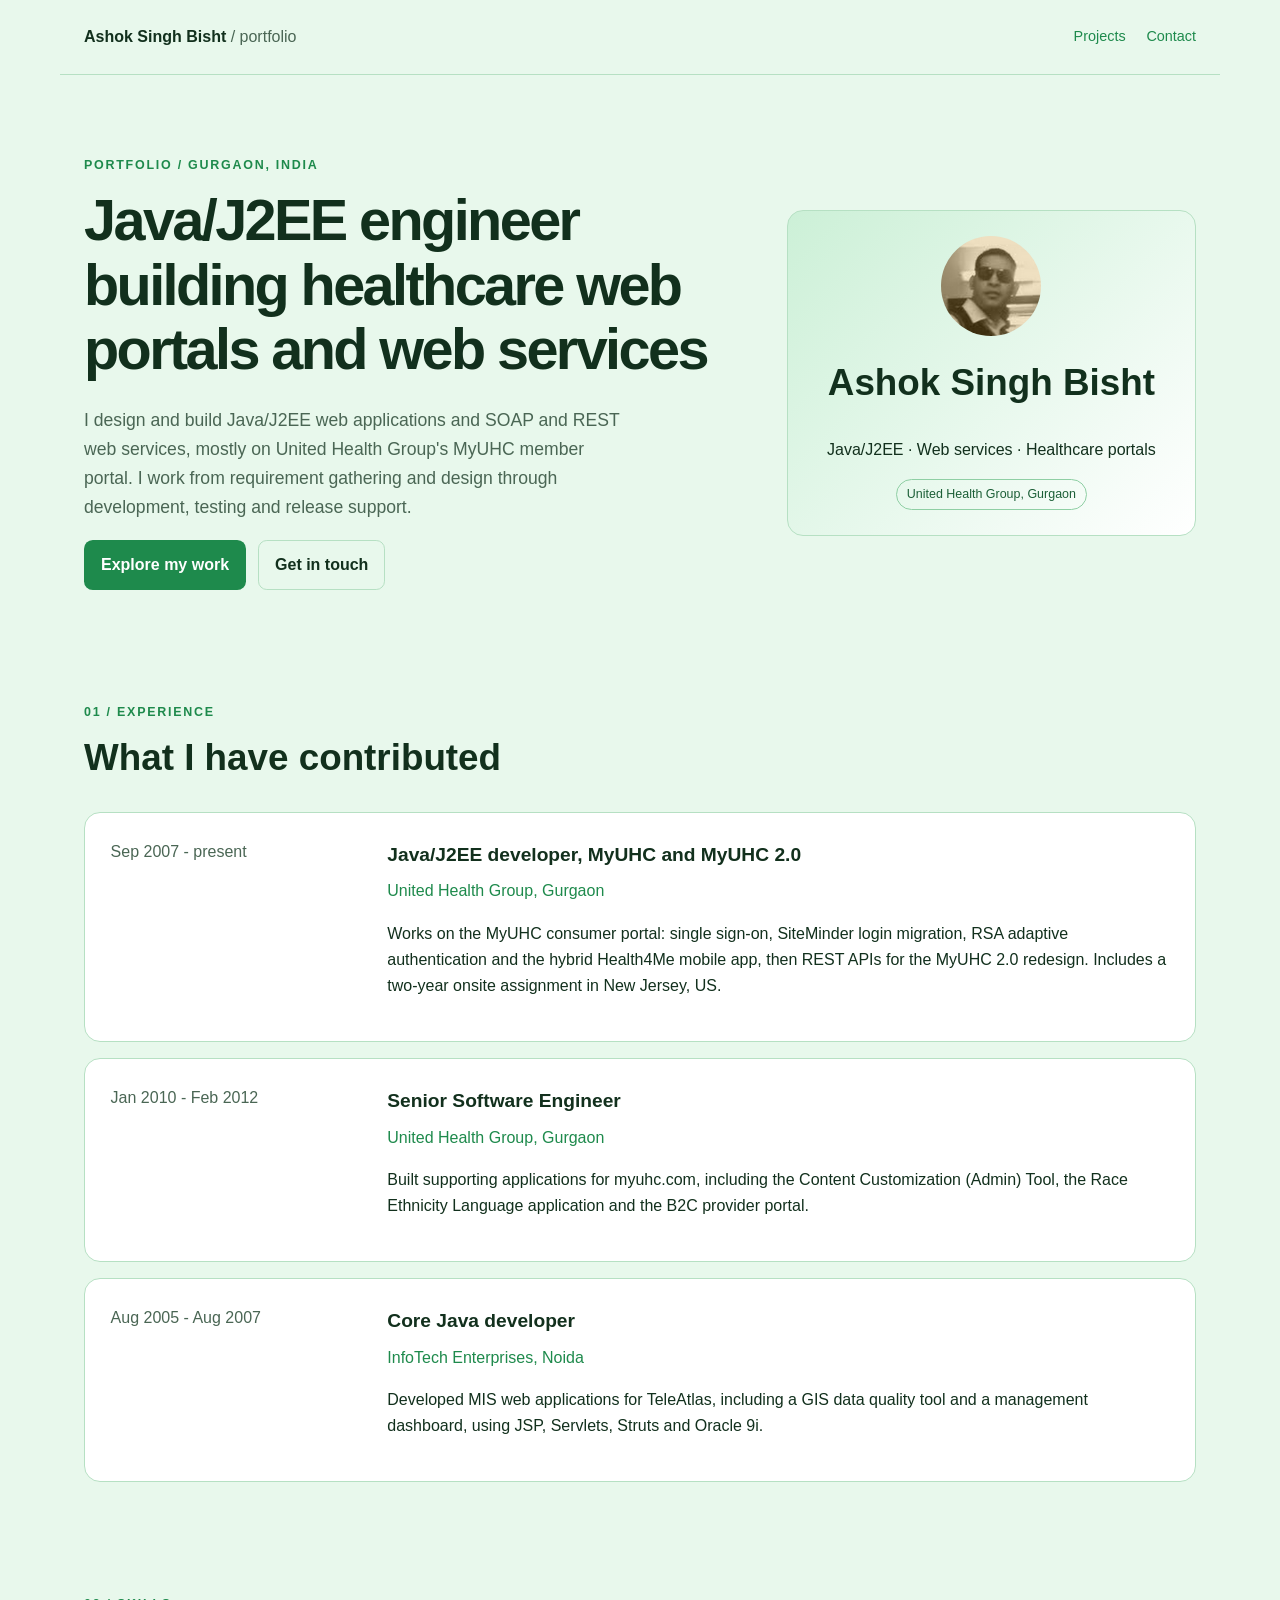
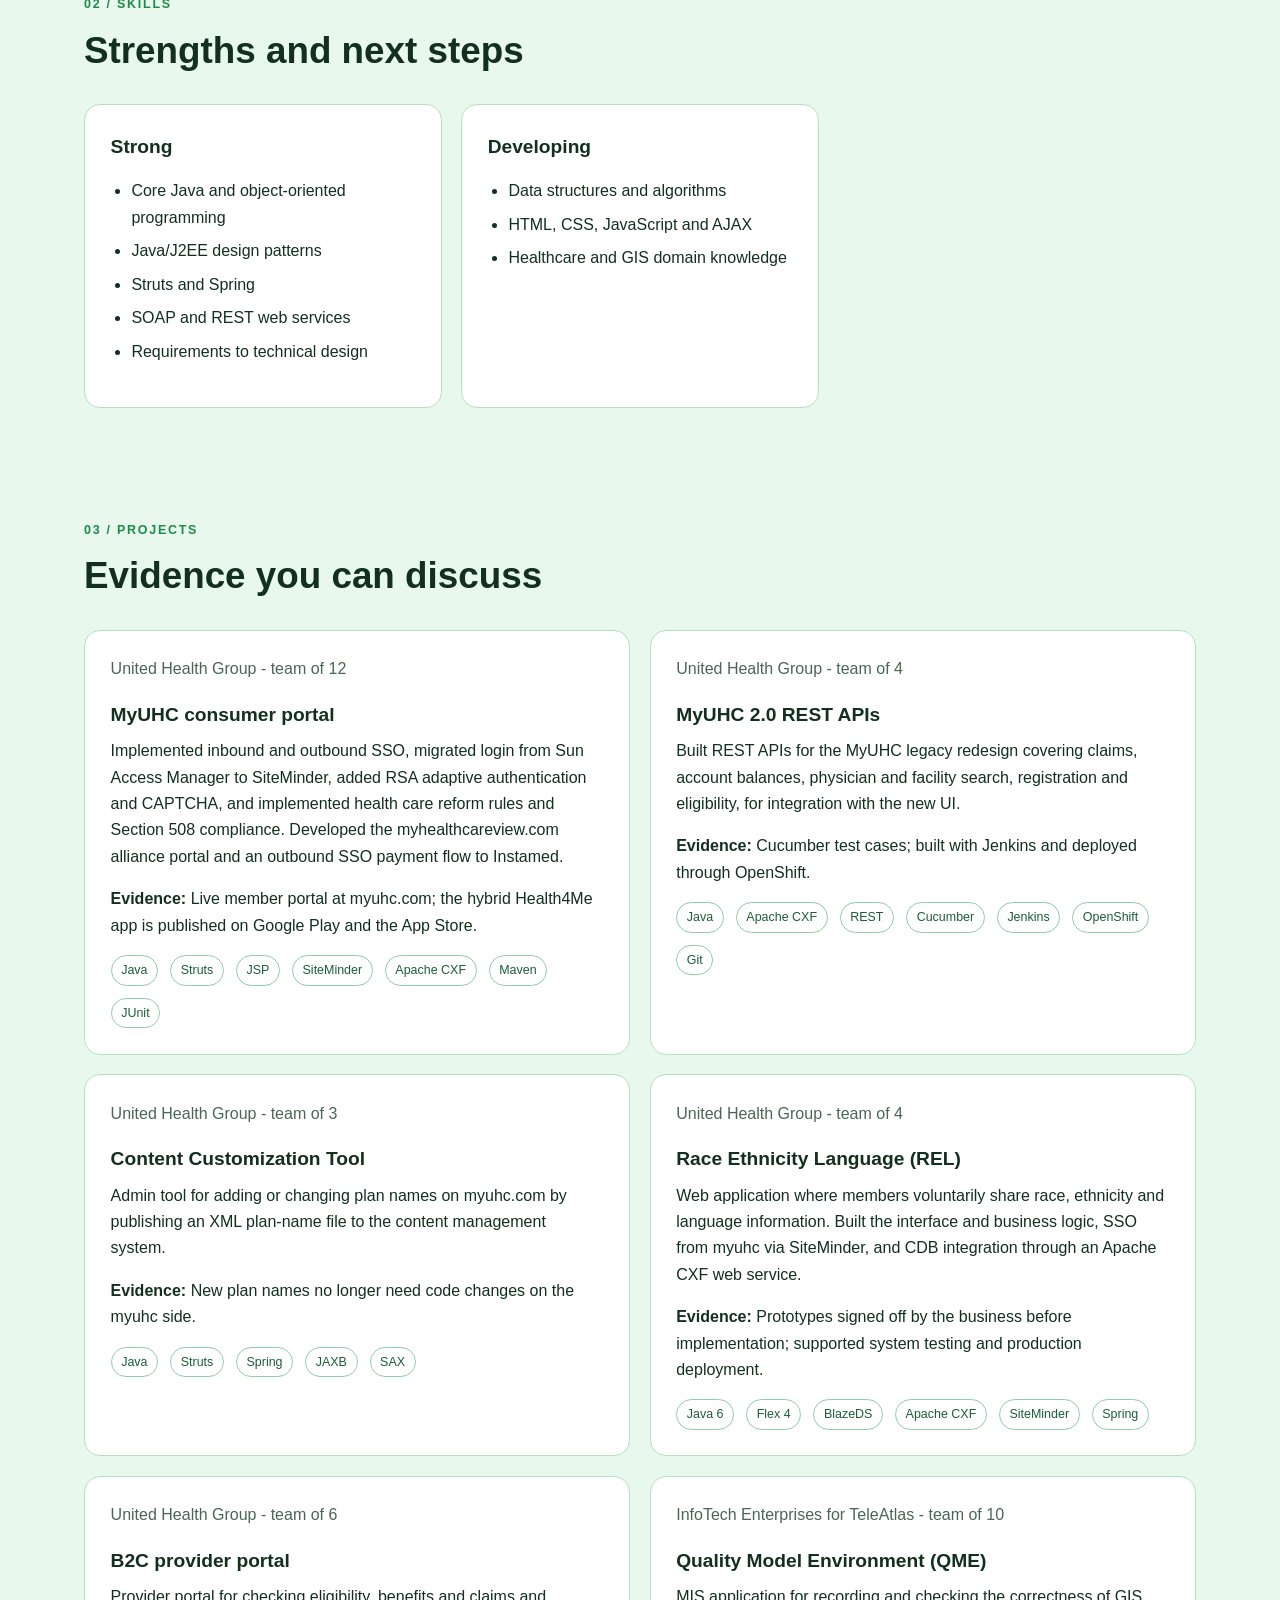
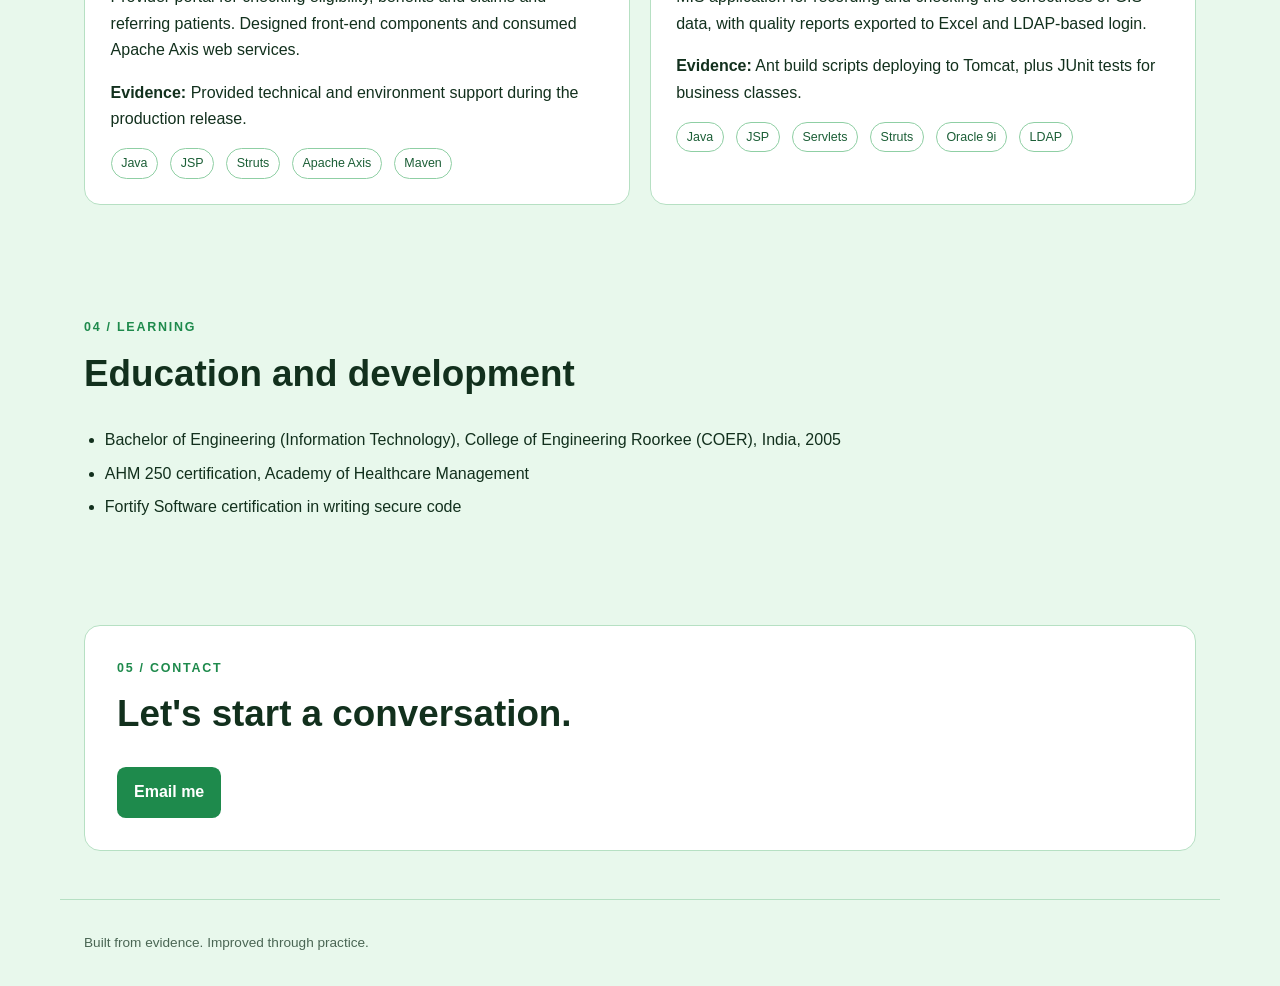
==== index.html @ 0d40ec2b "Publish portfolio Co-Authored-By: Claude Sonnet 5.5 <noreply@anthropic.com>" ====
<!DOCTYPE html><html lang="en" data-scroll-behavior="smooth"><head><meta charSet="utf-8"/><meta name="viewport" content="width=device-width, initial-scale=1"/><link rel="preload" as="image" href="/profile-photo.jpg"/><link rel="stylesheet" href="/_next/static/chunks/3fir8549rt4of.css" data-precedence="next"/><link rel="preload" as="script" fetchPriority="low" href="/_next/static/chunks/1ckvzn7sfprko.js"/><script src="/_next/static/chunks/2r4s4h5xul1n-.js" async=""></script><script src="/_next/static/chunks/2gvu8dyrhibpa.js" async=""></script><script src="/_next/static/chunks/1-9dyrc39prri.js" async=""></script><script src="/_next/static/chunks/turbopack-3-ry682tkyiqk.js" async=""></script><script src="/_next/static/chunks/27gjg8e11zukd.js" async=""></script><script src="/_next/static/chunks/07tnf_-4xkt0j.js" async=""></script><title>Ashok Singh Bisht | Portfolio</title><meta name="description" content="I design and build Java/J2EE web applications and SOAP and REST web services, mostly on United Health Group&#x27;s MyUHC member portal. I work from requirement gathering and design through development, testing and release support."/><script src="/_next/static/chunks/0cz1d0mv5g_q7.js" noModule=""></script></head><body><div hidden=""><!--$--><!--/$--></div><a class="skip-link" href="#main">Skip to content</a><header class="site-header"><a class="brand" href="/">Ashok Singh Bisht<span> / portfolio</span></a><nav aria-label="Main navigation"><a href="/#projects">Projects</a><a href="/#contact">Contact</a></nav></header><main id="main"><section class="hero section"><div><p class="eyebrow">Portfolio / <!-- -->Gurgaon, India</p><h1>Java/J2EE engineer building healthcare web portals and web services</h1><p class="intro">I design and build Java/J2EE web applications and SOAP and REST web services, mostly on United Health Group&#x27;s MyUHC member portal. I work from requirement gathering and design through development, testing and release support.</p><div class="actions"><a class="button" href="#projects">Explore my work</a><a class="button secondary" href="mailto:bishtashok14@gmail.com">Get in touch</a></div></div><div class="identity-card"><img alt="Photo of Ashok Singh Bisht" width="100" height="100" decoding="async" data-nimg="1" class="avatar" style="color:transparent" src="/profile-photo.jpg"/><h2>Ashok Singh Bisht</h2><p>Java/J2EE · Web services · Healthcare portals</p><span class="badge">United Health Group, Gurgaon</span></div></section><section class="section" id="experience"><p class="eyebrow">01 / Experience</p><h2>What I have contributed</h2><article class="panel experience"><p class="muted">Sep 2007 - present</p><div><h3>Java/J2EE developer, MyUHC and MyUHC 2.0</h3><p class="accent">United Health Group, Gurgaon</p><p>Works on the MyUHC consumer portal: single sign-on, SiteMinder login migration, RSA adaptive authentication and the hybrid Health4Me mobile app, then REST APIs for the MyUHC 2.0 redesign. Includes a two-year onsite assignment in New Jersey, US.</p></div></article><article class="panel experience"><p class="muted">Jan 2010 - Feb 2012</p><div><h3>Senior Software Engineer</h3><p class="accent">United Health Group, Gurgaon</p><p>Built supporting applications for myuhc.com, including the Content Customization (Admin) Tool, the Race Ethnicity Language application and the B2C provider portal.</p></div></article><article class="panel experience"><p class="muted">Aug 2005 - Aug 2007</p><div><h3>Core Java developer</h3><p class="accent">InfoTech Enterprises, Noida</p><p>Developed MIS web applications for TeleAtlas, including a GIS data quality tool and a management dashboard, using JSP, Servlets, Struts and Oracle 9i.</p></div></article></section><section class="section" id="skills"><p class="eyebrow">02 / Skills</p><h2>Strengths and next steps</h2><div class="grid three"><article class="panel"><h3 class="capitalize">strong</h3><ul><li>Core Java and object-oriented programming</li><li>Java/J2EE design patterns</li><li>Struts and Spring</li><li>SOAP and REST web services</li><li>Requirements to technical design</li></ul></article><article class="panel"><h3 class="capitalize">developing</h3><ul><li>Data structures and algorithms</li><li>HTML, CSS, JavaScript and AJAX</li><li>Healthcare and GIS domain knowledge</li></ul></article></div></section><section class="section" id="projects"><p class="eyebrow">03 / Projects</p><h2>Evidence you can discuss</h2><div class="grid"><article class="panel project-card"><p class="muted">United Health Group - team of 12</p><h3>MyUHC consumer portal</h3><p>Implemented inbound and outbound SSO, migrated login from Sun Access Manager to SiteMinder, added RSA adaptive authentication and CAPTCHA, and implemented health care reform rules and Section 508 compliance. Developed the myhealthcareview.com alliance portal and an outbound SSO payment flow to Instamed.</p><p><strong>Evidence:</strong> <!-- -->Live member portal at myuhc.com; the hybrid Health4Me app is published on Google Play and the App Store.</p><div class="tags"><span class="badge">Java</span><span class="badge">Struts</span><span class="badge">JSP</span><span class="badge">SiteMinder</span><span class="badge">Apache CXF</span><span class="badge">Maven</span><span class="badge">JUnit</span></div></article><article class="panel project-card"><p class="muted">United Health Group - team of 4</p><h3>MyUHC 2.0 REST APIs</h3><p>Built REST APIs for the MyUHC legacy redesign covering claims, account balances, physician and facility search, registration and eligibility, for integration with the new UI.</p><p><strong>Evidence:</strong> <!-- -->Cucumber test cases; built with Jenkins and deployed through OpenShift.</p><div class="tags"><span class="badge">Java</span><span class="badge">Apache CXF</span><span class="badge">REST</span><span class="badge">Cucumber</span><span class="badge">Jenkins</span><span class="badge">OpenShift</span><span class="badge">Git</span></div></article><article class="panel project-card"><p class="muted">United Health Group - team of 3</p><h3>Content Customization Tool</h3><p>Admin tool for adding or changing plan names on myuhc.com by publishing an XML plan-name file to the content management system.</p><p><strong>Evidence:</strong> <!-- -->New plan names no longer need code changes on the myuhc side.</p><div class="tags"><span class="badge">Java</span><span class="badge">Struts</span><span class="badge">Spring</span><span class="badge">JAXB</span><span class="badge">SAX</span></div></article><article class="panel project-card"><p class="muted">United Health Group - team of 4</p><h3>Race Ethnicity Language (REL)</h3><p>Web application where members voluntarily share race, ethnicity and language information. Built the interface and business logic, SSO from myuhc via SiteMinder, and CDB integration through an Apache CXF web service.</p><p><strong>Evidence:</strong> <!-- -->Prototypes signed off by the business before implementation; supported system testing and production deployment.</p><div class="tags"><span class="badge">Java 6</span><span class="badge">Flex 4</span><span class="badge">BlazeDS</span><span class="badge">Apache CXF</span><span class="badge">SiteMinder</span><span class="badge">Spring</span></div></article><article class="panel project-card"><p class="muted">United Health Group - team of 6</p><h3>B2C provider portal</h3><p>Provider portal for checking eligibility, benefits and claims and referring patients. Designed front-end components and consumed Apache Axis web services.</p><p><strong>Evidence:</strong> <!-- -->Provided technical and environment support during the production release.</p><div class="tags"><span class="badge">Java</span><span class="badge">JSP</span><span class="badge">Struts</span><span class="badge">Apache Axis</span><span class="badge">Maven</span></div></article><article class="panel project-card"><p class="muted">InfoTech Enterprises for TeleAtlas - team of 10</p><h3>Quality Model Environment (QME)</h3><p>MIS application for recording and checking the correctness of GIS data, with quality reports exported to Excel and LDAP-based login.</p><p><strong>Evidence:</strong> <!-- -->Ant build scripts deploying to Tomcat, plus JUnit tests for business classes.</p><div class="tags"><span class="badge">Java</span><span class="badge">JSP</span><span class="badge">Servlets</span><span class="badge">Struts</span><span class="badge">Oracle 9i</span><span class="badge">LDAP</span></div></article></div></section><section class="section" id="education"><p class="eyebrow">04 / Learning</p><h2>Education and development</h2><ul><li>Bachelor of Engineering (Information Technology), College of Engineering Roorkee (COER), India, 2005</li><li>AHM 250 certification, Academy of Healthcare Management</li><li>Fortify Software certification in writing secure code</li></ul></section><section class="section contact panel" id="contact"><p class="eyebrow">05 / Contact</p><h2>Let&#x27;s start a conversation.</h2><div class="actions"><a class="button" href="mailto:bishtashok14@gmail.com">Email me</a></div></section></main><!--$--><!--/$--><footer class="site-footer">Built from evidence. Improved through practice.</footer><script id="_R_">(globalThis["TURBOPACK"] || (globalThis["TURBOPACK"] = [])).push({"otherChunks":["static/chunks/1ckvzn7sfprko.js","static/chunks/2r4s4h5xul1n-.js","static/chunks/2gvu8dyrhibpa.js","static/chunks/1-9dyrc39prri.js"],"runtimeModuleIds":[94553]});</script><script src="/_next/static/chunks/1ckvzn7sfprko.js" async=""></script><script>(self.__next_f=self.__next_f||[]).push([0])</script><script>self.__next_f.push([1,"1:\"$Sreact.fragment\"\n2:\"/_next/static/chunks/27gjg8e11zukd.js\"\n3:\"/_next/static/chunks/07tnf_-4xkt0j.js\"\n4:I[22016,[\"$2\",\"$3\"],\"\"]\n5:I[39756,[\"$2\"],\"default\"]\n6:I[37457,[\"$2\"],\"default\"]\n8:I[5500,[\"$2\",\"$3\"],\"Image\"]\n11:\"ViewportBoundary\"\n12:I[97367,[\"$2\"],\"$11\"]\n14:\"MetadataBoundary\"\n15:I[97367,[\"$2\"],\"$14\"]\n16:\"$Sreact.suspense\"\n18:I[68027,[\"$2\"],\"default\",1]\n:HL[\"/_next/static/chunks/3fir8549rt4of.css\",\"style\"]\n7:[[\"children\",{\"s\":\"__PAGE__\",\"h\":512,\"d\":{\"r\":[\"$\",\"$1\",\"c\",{\"children\":[[\"$\",\"main\",null,{\"id\":\"main\",\"children\":[[\"$\",\"section\",null,{\"className\":\"hero section\",\"children\":[[\"$\",\"div\",null,{\"children\":[[\"$\",\"p\",null,{\"className\":\"eyebrow\",\"children\":[\"Portfolio / \",\"Gurgaon, India\"]}],[\"$\",\"h1\",null,{\"children\":\"Java/J2EE engineer building healthcare web portals and web services\"}],[\"$\",\"p\",null,{\"className\":\"intro\",\"children\":\"I design and build Java/J2EE web applications and SOAP and REST web services, mostly on United Health Group's MyUHC member portal. I work from requirement gathering and design through development, testing and release support.\"}],[\"$\",\"div\",null,{\"className\":\"actions\",\"children\":[[\"$\",\"a\",null,{\"className\":\"button\",\"href\":\"#projects\",\"children\":\"Explore my work\"}],[\"$\",\"a\",null,{\"className\":\"button secondary\",\"href\":\"mailto:bishtashok14@gmail.com\",\"children\":\"Get in touch\"}]]}]]}],[\"$\",\"div\",null,{\"className\":\"identity-card\",\"children\":[[\"$\",\"$L8\",null,{\"className\":\"avatar\",\"src\":\"/profile-photo.jpg\",\"alt\":\"Photo of Ashok Singh Bisht\",\"width\":100,\"height\":100,\"priority\":true}],[\"$\",\"h2\",null,{\"children\":\"Ashok Singh Bisht\"}],[\"$\",\"p\",null,{\"children\":\"Java/J2EE · Web services · Healthcare portals\"}],[\"$\",\"span\",null,{\"className\":\"badge\",\"children\":\"United Health Group, Gurgaon\"}]]}]]}],[\"$\",\"section\",null,{\"className\":\"section\",\"id\":\"experience\",\"children\":[[\"$\",\"p\",null,{\"className\":\"eyebrow\",\"children\":\"01 / Experience\"}],[\"$\",\"h2\",null,{\"children\":\"What I have contributed\"}],[[\"$\",\"article\",\"Java/J2EE developer, MyUHC and MyUHC 2.0-United Health Group, Gurgaon\",{\"className\":\"panel experience\",\"children\":[[\"$\",\"p\",null,{\"className\":\"muted\",\"children\":\"Sep 2007 - present\"}],[\"$\",\"div\",null,{\"children\":[[\"$\",\"h3\",null,{\"children\":\"Java/J2EE developer, MyUHC and MyUHC 2.0\"}],[\"$\",\"p\",null,{\"className\":\"accent\",\"children\":\"United Health Group, Gurgaon\"}],[\"$\",\"p\",null,{\"children\":\"Works on the MyUHC consumer portal: single sign-on, SiteMinder login migration, RSA adaptive authentication and the hybrid Health4Me mobile app, then REST APIs for the MyUHC 2.0 redesign. Includes a two-year onsite assignment in New Jersey, US.\"}]]}]]}],\"$L9\",\"$La\"]]}],\"$Lb\",\"$Lc\",\"$Ld\",\"$Le\"]}],[\"$Lf\"],\"$L10\"]}],\"p\":false,\"v\":null}}]]\n0:{\"P\":null,\"c\":[\"\",\"\"],\"q\":\"\",\"i\":false,\"t\":{\"t\":{\"s\":\"\",\"h\":528,\"d\":{\"r\":[\"$\",\"$1\",\"c\",{\"children\":[[[\"$\",\"link\",\"0\",{\"rel\":\"stylesheet\",\"href\":\"/_next/static/chunks/3fir8549rt4of.css\",\"precedence\":\"next\",\"crossOrigin\":\"$undefined\",\"nonce\":\"$undefined\"}],[\"$\",\"script\",\"script-0\",{\"src\":\"/_next/static/chunks/27gjg8e11zukd.js\",\"async\":true,\"nonce\":\"$undefined\"}]],[\"$\",\"html\",null,{\"lang\":\"en\",\"data-scroll-behavior\":\"smooth\",\"children\":[\"$\",\"body\",null,{\"children\":[[\"$\",\"a\",null,{\"className\":\"skip-link\",\"href\":\"#main\",\"children\":\"Skip to content\"}],[\"$\",\"header\",null,{\"className\":\"site-header\",\"children\":[[\"$\",\"$L4\",null,{\"className\":\"brand\",\"href\":\"/\",\"children\":[\"Ashok Singh Bisht\",[\"$\",\"span\",null,{\"children\":\" / portfolio\"}]]}],[\"$\",\"nav\",null,{\"aria-label\":\"Main navigation\",\"children\":[[\"$\",\"$L4\",null,{\"href\":\"/#projects\",\"children\":\"Projects\"}],[\"$\",\"$L4\",null,{\"href\":\"/#contact\",\"children\":\"Contact\"}],false]}]]}],[\"$\",\"$L5\",null,{\"parallelRouterKey\":\"children\",\"error\":\"$undefined\",\"errorStyles\":\"$undefined\",\"errorScripts\":\"$undefined\",\"template\":[\"$\",\"$L6\",null,{}],\"templateStyles\":\"$undefined\",\"templateScripts\":\"$undefined\",\"notFound\":[[[\"$\",\"title\",null,{\"children\":\"404: This page could not be found.\"}],[\"$\",\"div\",null,{\"style\":{\"fontFamily\":\"system-ui,\\\"Segoe UI\\\",Roboto,Helvetica,Arial,sans-serif,\\\"Apple Color Emoji\\\",\\\"Segoe UI Emoji\\\"\",\"height\":\"100vh\",\"textAlign\":\"center\",\"display\":\"flex\",\"flexDirection\":\"column\",\"alignItems\":\"center\",\"justifyContent\":\"center\"},\"children\":[\"$\",\"div\",null,{\"children\":[[\"$\",\"style\",null,{\"dangerouslySetInnerHTML\":{\"__html\":\"body{color:#000;background:#fff;margin:0}.next-error-h1{border-right:1px solid rgba(0,0,0,.3)}@media (prefers-color-scheme:dark){body{color:#fff;background:#000}.next-error-h1{border-right:1px solid rgba(255,255,255,.3)}}\"}}],[\"$\",\"h1\",null,{\"className\":\"next-error-h1\",\"style\":{\"display\":\"inline-block\",\"margin\":\"0 20px 0 0\",\"padding\":\"0 23px 0 0\",\"fontSize\":24,\"fontWeight\":500,\"verticalAlign\":\"top\",\"lineHeight\":\"49px\"},\"children\":404}],[\"$\",\"div\",null,{\"style\":{\"display\":\"inline-block\"},\"children\":[\"$\",\"h2\",null,{\"style\":{\"fontSize\":14,\"fontWeight\":400,\"lineHeight\":\"49px\",\"margin\":0},\"children\":\"This page could not be found.\"}]}]]}]}]],[]],\"forbidden\":\"$undefined\",\"unauthorized\":\"$undefined\"}],[\"$\",\"footer\",null,{\"className\":\"site-footer\",\"children\":\"Built from evidence. Improved through practice.\"}]]}]}]]}],\"p\":false,\"v\":null},\"c\":\"$Q7\"},\"h\":{\"r\":[\"$\",\"$1\",\"h\",{\"children\":[null,[\"$\",\"$L12\",null,{\"children\":\"$L13\"}],[\"$\",\"$L15\",null,{\"children\":[[\"$\",\"div\",null,{\"hidden\":true,\"children\":[\"$\",\"$16\",null,{\"name\":\"Next.Metadata\",\"children\":\"$L17\"}]}],null]}],null]}],\"p\":false,\"v\":null}},\"m\":\"$undefined\",\"G\":[\"$18\",[[\"$\",\"link\",\"0\",{\"rel\":\"stylesheet\",\"href\":\"/_next/static/chunks/3fir8549rt4of.css\",\"precedence\":\"next\",\"crossOrigin\":\"$undefined\",\"nonce\":\"$undefined\"}]]],\"S\":true,\"r\":\"$undefined\",\"s\":\"$undefined\",\"a\":\"$undefined\",\"l\":\"$undefined\",\"p\":\"$undefined\",\"d\":\"$undefined\",\"b\":\"2XI4ZEAorwIOn_4qvaBkB\"}\n20:I[97367,[\"$2\"],\"OutletBoundary\"]\n9:[\"$\",\"article\",\"Senior Software Engineer-United Health Group, Gurgaon\",{\"className\":\"panel experience\",\"children\":[[\"$\",\"p\",null,{\"className\":\"muted\",\"children\":\"Jan 2010 - Feb 2012\"}],[\"$\",\"div\",null,{\"children\":[[\"$\",\"h3\",null,{\"children\":\"Senior Software Engineer\"}],[\"$\",\"p\",null,{\"className\":\"accent\",\"children\":\"United Health Group, Gurgaon\"}],[\"$\",\"p\",null,{\"children\":\"Built supporting applications for myuhc.com, including the Content Customization (Admin) Tool, the Race Ethnicity Language application and the B2C provider portal.\"}]]}]]}]\na:[\"$\",\"article\",\"Core Java developer-InfoTech Enterprises, Noida\",{\"className\":\"panel experience\",\"children\":[[\"$\",\"p\",null,{\"className\":\"muted\",\"children\":\"Aug 2005 - Aug 2007\"}],[\"$\",\"div\",null,{\"children\":[[\"$\",\"h3\",null,{\"children\":\"Core Java developer\"}],[\"$\",\"p\",null,{\"className\":\"accent\",\"children\":\"InfoTech Enterprises, Noida\"}],[\"$\",\"p\",null,{\"children\":\"Developed MIS web applications for TeleAtlas, including a GIS data quality tool and a management dashboard, using JSP, Servlets, Struts and Oracle 9i.\"}]]}]]}]\nb:[\"$\",\"section\",null,{\"className\":\"section\",\"id\":\"skills\",\"children\":[[\"$\",\"p\",null,{\"className\":\"eyebrow\",\"children\":\"02 / Skills\"}],[\"$\",\"h2\",null,{\"children\":\"Strengths and next steps\"}],[\"$\",\"div\",null,{\"className\":\"grid three\",\"children\":[[\"$\",\"article\",\"strong\",{\"className\":\"panel\",\"children\":[[\"$\",\"h3\",null,{\"className\":\"capitalize\",\"children\":\"strong\"}],[\"$\",\"ul\",null,{\"children\":[[\"$\",\"li\",\"Core Java and object-oriented programming\",{\"children\":\"Core Java and object-oriented programming\"}],[\"$\",\"li\",\"Java/J2EE design patterns\",{\"children\":\"Java/J2EE design patterns\"}],[\"$\",\"li\",\"Struts and Spring\",{\"children\":\"Struts and Spring\"}],[\"$\",\"li\",\"SOAP and REST web services\",{\"children\":\"SOAP and REST web services\"}],[\"$\",\"li\",\"Requirements to technical design\",{\"children\":\"Requirements to technical design\"}]]}]]}],[\"$\",\"article\",\"developing\",{\"className\":\"panel\",\"children\":[[\"$\",\"h3\",null,{\"className\":\"capitalize\",\"children\":\"developing\"}],[\"$\",\"ul\",null,{\"children\":[[\"$\",\"li\",\"Data structures and algorithms\",{\"children\":\"Data structures and algorithms\"}],[\"$\",\"li\",\"HTML, CSS, JavaScript and AJAX\",{\"children\":\"HTML, CSS, JavaScript and AJAX\"}],[\"$\",\"li\",\"Healthcare and GIS domain knowledge\",{\"children\":\"Healthcare and GIS domain knowledge\"}]]}]]}]]}]]}]\nc:[\"$\",\"section\",null,{\"className\":\"section\",\"id\":\"projects\",\"children\":[[\"$\",\"p\",null,{\"className\":\"eyebrow\",\"children\":\"03 / Projects\"}],[\"$\",\"h2\",null,{\"children\":\"Evidence you can discuss\"}],[\"$\",\"div\",null,{\"className\":\"grid\",\"children\":[[\"$\",\"article\",\"MyUHC consumer portal\",{\"className\":\"panel project-card\",\"children\":[[\"$\",\"p\",null,{\"className\":\"muted\",\"children\":\"United Health Group - team of 12\"}],[\"$\",\"h3\",null,{\"children\":\"MyUHC consumer portal\"}],[\"$\",\"p\",null,{\"children\":\"Implemented inbound and outbound SSO, migrated login from Sun Access Manager to SiteMinder, added RSA adaptive authentication and CAPTCHA, and implemented health care reform rules and Section 508 compliance. Developed the myhealthcareview.com alliance portal and an outbound SSO payment flow to Instamed.\"}],[\"$\",\"p\",null,{\"children\":[[\"$\",\"strong\",null,{\"children\":\"Evidence:\"}],\" \",\"Live member portal at myuhc.com; the hybrid Health4Me app is published on Google Play and the App Store.\"]}],[\"$\",\"div\",null,{\"className\":\"tags\",\"children\":[[\"$\",\"span\",\"Java\",{\"className\":\"badge\",\"children\":\"Java\"}],[\"$\",\"span\",\"Struts\",{\"className\":\"badge\",\"children\":\"Struts\"}],[\"$\",\"span\",\"JSP\",{\"className\":\"badge\",\"children\":\"JSP\"}],[\"$\",\"span\",\"SiteMinder\",{\"className\":\"badge\",\"children\":\"SiteMinder\"}],[\"$\",\"span\",\"Apache CXF\",{\"className\":\"badge\",\"children\":\"Apache CXF\"}],[\"$\",\"span\",\"Maven\",{\"className\":\"badge\",\"children\":\"Maven\"}],[\"$\",\"span\",\"JUnit\",{\"className\":\"badge\",\"children\":\"JUnit\"}]]}]]}],[\"$\",\"article\",\"MyUHC 2.0 REST APIs\",{\"className\":\"panel project-card\",\"children\":[[\"$\",\"p\",null,{\"className\":\"muted\",\"children\":\"United Health Group - team of 4\"}],[\"$\",\"h3\",null,{\"children\":\"MyUHC 2.0 REST APIs\"}],[\"$\",\"p\",null,{\"children\":\"Built REST APIs for the MyUHC legacy redesign covering claims, account balances, physician and facility search, registration and eligibility, for integration with the new UI.\"}],[\"$\",\"p\",null,{\"children\":[[\"$\",\"strong\",null,{\"children\":\"Evidence:\"}],\" \",\"Cucumber test cases; built with Jenkins and deployed through OpenShift.\"]}],[\"$\",\"div\",null,{\"className\":\"tags\",\"children\":[[\"$\",\"span\",\"Java\",{\"className\":\"badge\",\"children\":\"Java\"}],[\"$\",\"span\",\"Apache CXF\",{\"className\":\"badge\",\"children\":\"Apache CXF\"}],[\"$\",\"span\",\"REST\",{\"className\":\"badge\",\"children\":\"REST\"}],[\"$\",\"span\",\"Cucumber\",{\"className\":\"badge\",\"children\":\"Cucumber\"}],[\"$\",\"span\",\"Jenkins\",{\"className\":\"badge\",\"children\":\"Jenkins\"}],[\"$\",\"span\",\"OpenShift\",{\"className\":\"badge\",\"children\":\"OpenShift\"}],[\"$\",\"span\",\"Git\",{\"className\":\"badge\",\"children\":\"Git\"}]]}]]}],[\"$\",\"article\",\"Content Customization Tool\",{\"className\":\"panel project-card\",\"children\":[[\"$\",\"p\",null,{\"className\":\"muted\",\"children\":\"United Health Group - team of 3\"}],[\"$\",\"h3\",null,{\"children\":\"Content Customization Tool\"}],[\"$\",\"p\",null,{\"children\":\"Admin tool for adding or changing plan names on myuhc.com by publishing an XML plan-name file to the content management system.\"}],[\"$\",\"p\",null,{\"children\":[[\"$\",\"strong\",null,{\"children\":\"Evidence:\"}],\" \",\"New plan names no longer need code changes on the myuhc side.\"]}],[\"$\",\"div\",null,{\"className\":\"tags\",\"children\":[[\"$\",\"span\",\"Java\",{\"className\":\"badge\",\"children\":\"Java\"}],[\"$\",\"span\",\"Struts\",{\"className\":\"badge\",\"children\":\"Struts\"}],[\"$\",\"span\",\"Spring\",{\"className\":\"badge\",\"children\":\"Spring\"}],[\"$\",\"span\",\"JAXB\",{\"className\":\"badge\",\"children\":\"JAXB\"}],[\"$\",\"span\",\"SAX\",{\"className\":\"badge\",\"children\":\"SAX\"}]]}]]}],[\"$\",\"article\",\"Race Ethnicity Language (REL)\",{\"className\":\"panel project-card\",\"children\":[[\"$\",\"p\",null,{\"className\":\"muted\",\"children\":\"United Health Group - team of 4\"}],[\"$\",\"h3\",null,{\"children\":\"Race Ethnicity Language (REL)\"}],[\"$\",\"p\",null,{\"children\":\"Web application where members voluntarily share race, ethnicity and language information. Built the interface and business logic, SSO from myuhc via SiteMinder, and CDB integration through an Apache CXF web service.\"}],[\"$\",\"p\",null,{\"children\":[[\"$\",\"strong\",null,{\"children\":\"Evidence:\"}],\" \",\"Prototypes signed off by the business before implementation; supported system testing and production deployment.\"]}],[\"$\",\"div\",null,{\"className\":\"tags\",\"children\":[[\"$\",\"span\",\"Java 6\",{\"className\":\"badge\",\"children\":\"Java 6\"}],\"$L19\",\"$L1a\",\"$L1b\",\"$L1c\",\"$L1d\"]}]]}],\"$L1e\",\"$L1f\"]}]]}]\nd:[\"$\",\"section\",null,{\"className\":\"section\",\"id\":\"education\",\"children\":[[\"$\",\"p\",null,{\"className\":\"eyebrow\",\"children\":\"04 / Learning\"}],[\"$\",\"h2\",null,{\"children\":\"Education and development\"}],[\"$\",\"ul\",null,{\"children\":[[\"$\",\"li\",\"Bachelor of Engineering (Information Technology), College of Engineering Roorkee (COER), India, 2005\",{\"children\":\"Bachelor of Engineering (Information Technology), College of Engineering Roorkee (COER), India, 2005\"}],[\"$\",\"li\",\"AHM 250 certification, Academy of Healthcare Management\",{\"children\":\"AHM 250 certification, Academy of Healthcare Management\"}],[\"$\",\"li\",\"Fortify Software certification in writing secure code\",{\"children\":\"Fortify Software certification in writing secure code\"}]]}]]}]\ne:[\"$\",\"section\",null,{\"className\":\"section contact panel\",\"id\":\"contact\",\"children\":[[\"$\",\"p\",null,{\"className\":\"eyebrow\",\"children\":\"05 / Contact\"}],[\"$\",\"h2\",null,{\"children\":\"Let's start a conversation.\"}],[\"$\",\"div\",null,{\"className\":\"actions\",\"children\":[[\"$\",\"a\",null,{\"className\":\"button\",\"href\":\"mailto:bishtashok14@gmail.com\",\"children\":\"Email me\"}],false]}],false]}]\nf:[\"$\",\"script\",\"script-0\",{\"src\":\"/_next/static/chunks/07tnf_-4xkt0j.js\",\"async\":true,\"nonce\":\"$undefined\"}]\n10:[\"$\",\"$L20\",null,{\"children\":[\"$\",\"$16\",null,{\"name\":\"Next.MetadataOutlet\",\"children\":\"$@21\"}]}]\n19:[\"$\",\"span\",\"Flex 4\",{\"className\":\"badge\",\"children\":\"Flex 4\"}]\n1a:[\"$\",\"span\",\"BlazeDS\",{\"className\":\"badge\",\"children\":\"BlazeDS\"}]\n1b:[\"$\",\"span\",\"Apache CXF\",{\"className\":\"badge\",\"children\":\"Apache CXF\"}]\n1c:[\"$\",\"span\",\"SiteMinder\",{\"className\":\"badge\",\"children\":\"SiteMinder\"}]\n1d:[\"$\",\"span\",\"Spring\",{\"className\":\"badge\",\"children\":\"Spring\"}]\n1e:[\"$\",\"article\",\"B2C provider portal\",{\"className\":\"panel project-card\",\"children\":[[\"$\",\"p\",null,{\"className\":\"muted\",\"children\":\"United Health Group - team of 6\"}],[\"$\",\"h3\",null,{\"children\":\"B2C provider portal\"}],[\"$\",\"p\",null,{\"children\":\"Provider portal for checking eligibility, benefits and claims and referring patients. Designed front-end components and consumed Apache Axis web services.\"}],[\"$\",\"p\",null,{\"children\":[[\"$\",\"strong\",null,{\"children\":\"Evidence:\"}],\" \",\"Provided technical and environment support during the production release.\"]}],[\"$\",\"div\",null,{\"className\":\"tags\",\"children\":[[\"$\",\"span\",\"Java\",{\"className\":\"badge\",\"children\":\"Java\"}],[\"$\",\"span\",\"JSP\",{\"className\":\"badge\",\"children\":\"JSP\"}],[\"$\",\"span\",\"Struts\",{\"className\":\"badge\",\"children\":\"Struts\"}],[\"$\",\"span\",\"Apache Axis\",{\"className\":\"badge\",\"children\":\"Apache Axis\"}],[\"$\",\"span\",\"Maven\",{\"className\":\"badge\",\"children\":\"Maven\"}]]}]]}]\n1f:[\"$\",\"article\",\"Quality Model Environment (QME)\",{\"className\":\"panel project-card\",\"children\":[[\"$\",\"p\",null,{\"className\":\"muted\",\"children\":\"InfoTech Enterprises for TeleAtlas - team of 10\"}],[\"$\",\"h3\",null,{\"children\":\"Quality Model Environment (QME)\"}],[\"$\",\"p\",null,{\"children\":\"MIS application for recording and checking the correctness of GIS data, with quality reports exported to Excel and LDAP-based login.\"}],[\"$\",\"p\",null,{\"children\":[[\"$\",\"strong\",null,{\"children\":\"Evidence:\"}],\" \",\"Ant build scripts deploying to Tomcat, plus JUnit tests for business classes.\"]}],[\"$\",\"div\",null,{\"className\":\"tags\",\"children\":[[\"$\",\"span\",\"Java\",{\"className\":\"badge\",\"children\":\"Java\"}],[\"$\",\"span\",\"JSP\",{\"className\":\"badge\",\"children\":\"JSP\"}],[\"$\",\"span\",\"Servlets\",{\"className\":\"badge\",\"children\":\"Servlets\"}],[\"$\",\"span\",\"Struts\",{\"className\":\"badge\",\"children\":\"Struts\"}],[\"$\",\"span\",\"Oracle 9i\",{\"className\":\"badge\",\"children\":\"Oracle 9i\"}],[\"$\",\"span\",\"LDAP\",{\"className\":\"badge\",\"children\":\"LDAP\"}]]}]]}]\n13:[[\"$\",\"meta\",\"0\",{\"charSet\":\"utf-8\"}],[\"$\",\"meta\",\"1\",{\"name\":\"viewport\",\"content\":\"width=device-width, initial-scale=1\"}]]\n17:[[\"$\",\"title\",\"0\",{\"children\":\"Ashok Singh Bisht | Portfolio\"}],[\"$\",\"meta\",\"1\",{\"name\":\"description\",\"content\":\"I design and build Java/J2EE web applications and SOAP and REST web services, mostly on United Health Group's MyUHC member portal. I work from requirement gathering and design through development, testing and release support.\"}]]\n21:null\n"])</script></body></html>
---- _next/static/chunks/3fir8549rt4of.css ----
:root{--lightningcss-light:initial;--lightningcss-dark: ;color-scheme:light;--bg:#e8f8ec;--panel:#fff;--text:#12301d;--muted:#4a6654;--accent:#1e8a4c;--line:#b6e0c3}*{box-sizing:border-box}html{scroll-behavior:smooth}body{background:var(--bg);color:var(--text);margin:0;font-family:Arial,Helvetica,sans-serif;line-height:1.65}a{color:var(--accent);text-underline-offset:.2em;overflow-wrap:anywhere}a:hover{color:#11683a}button,input,textarea,select{font:inherit}button,.button{cursor:pointer}:focus-visible{outline-offset:4px;outline:3px solid #11683a}h1,h2,h3,p{margin-top:0}h1{letter-spacing:-.045em;margin-bottom:1.5rem;font-size:clamp(2.2rem,4.5vw,4rem);line-height:1.12}h2{font-size:clamp(1.6rem,3vw,2.3rem);line-height:1.25}h3{margin-bottom:.5rem;font-size:1.2rem}ul{padding-left:1.3rem}li{margin-bottom:.45rem}.site-header,.site-footer,main{max-width:1160px;margin:auto}.site-header{border-bottom:1px solid var(--line);flex-wrap:wrap;justify-content:space-between;align-items:center;gap:1rem;padding:1.5rem;display:flex}.brand{color:var(--text);font-weight:700;text-decoration:none}.brand span{color:var(--muted);font-weight:400}nav{flex-wrap:wrap;gap:1.3rem;font-size:.9rem;display:flex}nav a{text-decoration:none}main{padding:0 1.5rem 3rem}.section{padding:3.5rem 0;scroll-margin-top:1rem}.hero{grid-template-columns:1.6fr 1fr;align-items:center;gap:3rem;padding-top:5rem;display:grid}.intro{color:var(--muted);max-width:55ch;font-size:1.1rem}.eyebrow{color:var(--accent);text-transform:uppercase;letter-spacing:.14em;font-size:.78rem;font-weight:700}.panel,.identity-card{background:var(--panel);border:1px solid var(--line);overflow-wrap:anywhere;border-radius:1rem;min-width:0;padding:1.6rem}.identity-card{text-align:center;background:linear-gradient(135deg, #ccf0d7, var(--panel))}.avatar{object-fit:cover;color:#0d2e1a;background:#86d7a1;border-radius:50%;place-items:center;width:100px;height:100px;margin:0 auto 1.5rem;font-size:2rem;font-weight:700;display:grid}.grid{grid-template-columns:repeat(2,minmax(0,1fr));gap:1.2rem;display:grid}.grid.three{grid-template-columns:repeat(3,minmax(0,1fr))}.experience{grid-template-columns:1fr 3fr;gap:1rem;margin-top:1rem;display:grid}.actions,.tags{flex-wrap:wrap;gap:.75rem;display:flex}.button,button{color:#fff;background:#1e8a4c;border:1px solid #0000;border-radius:.55rem;padding:.7rem 1rem;font-weight:700;text-decoration:none;display:inline-block}.button:hover,button:hover{color:#fff;background:#176e3c}.secondary{border-color:var(--line);color:var(--text);background:0 0}.badge{color:#1b5e36;border:1px solid #8fcfa4;border-radius:2rem;padding:.25rem .6rem;font-size:.78rem;display:inline-block}.muted{color:var(--muted)}.accent{color:var(--accent)}.capitalize{text-transform:capitalize}.contact{margin-top:2rem;padding:2rem}.contact .muted{margin-top:1.5rem}.site-footer{color:var(--muted);border-top:1px solid var(--line);padding:2rem 1.5rem;font-size:.85rem}.workspace{padding-top:3rem}.workspace-header{flex-wrap:wrap;justify-content:space-between;align-items:start;gap:1rem;margin-bottom:1rem;display:flex}.notice{border-left:3px solid var(--accent);background:#d4f2dd;margin:1.5rem 0;padding:1rem}.tool-link{color:var(--text);flex-direction:column;gap:.6rem;text-decoration:none;display:flex}.tool-link p{color:var(--muted)}.tool-link .badge{align-self:start}.narrow{max-width:600px;margin:3rem auto}form{gap:1rem;display:grid}label{gap:.4rem;font-weight:700;display:grid}input,textarea,select{width:100%;color:var(--text);background:#f7fdf8;border:1px solid #9fd2af;border-radius:.5rem;min-width:0;padding:.8rem}textarea{resize:vertical}button:disabled{opacity:.65;cursor:wait}.error{color:#8a1c2b;overflow-wrap:anywhere;background:#fde8eb;border:1px solid #d98a95;border-radius:.5rem;padding:1rem}pre{white-space:pre-wrap;overflow-wrap:anywhere;font-size:.9rem}code{overflow-wrap:anywhere}.skip-link{background:var(--text);color:var(--bg);z-index:1;padding:.6rem;position:absolute;top:-5rem;left:1rem}.skip-link:focus{top:1rem}@media (max-width:760px){.hero,.grid,.grid.three,.experience{grid-template-columns:minmax(0,1fr)}.hero{gap:2rem;padding-top:3rem}.section{padding-top:2.5rem;padding-bottom:2.5rem}.brand span{display:none}}@media (prefers-reduced-motion:reduce){html{scroll-behavior:auto}}.fit-report{border-top:1px solid var(--line);margin-top:1.5rem;padding-top:1.5rem}.fit-report li{margin-bottom:.8rem}.letter-report{border-top:1px solid var(--line);margin-top:1.5rem;padding-top:1.5rem}.letter-text{white-space:pre-wrap;overflow-wrap:anywhere;margin:1rem 0}.career-report{border-top:1px solid var(--line);margin-top:1.5rem;padding-top:1.5rem}.career-report article{margin:1rem 0}.career-report dt{margin-top:.6rem;font-weight:700}.career-report dd{margin:0}.needs-input{color:#5c4400;background:#fff4cc;border:1px solid #e6cf7a;border-radius:.4rem;padding:.1rem .5rem;display:inline-block}
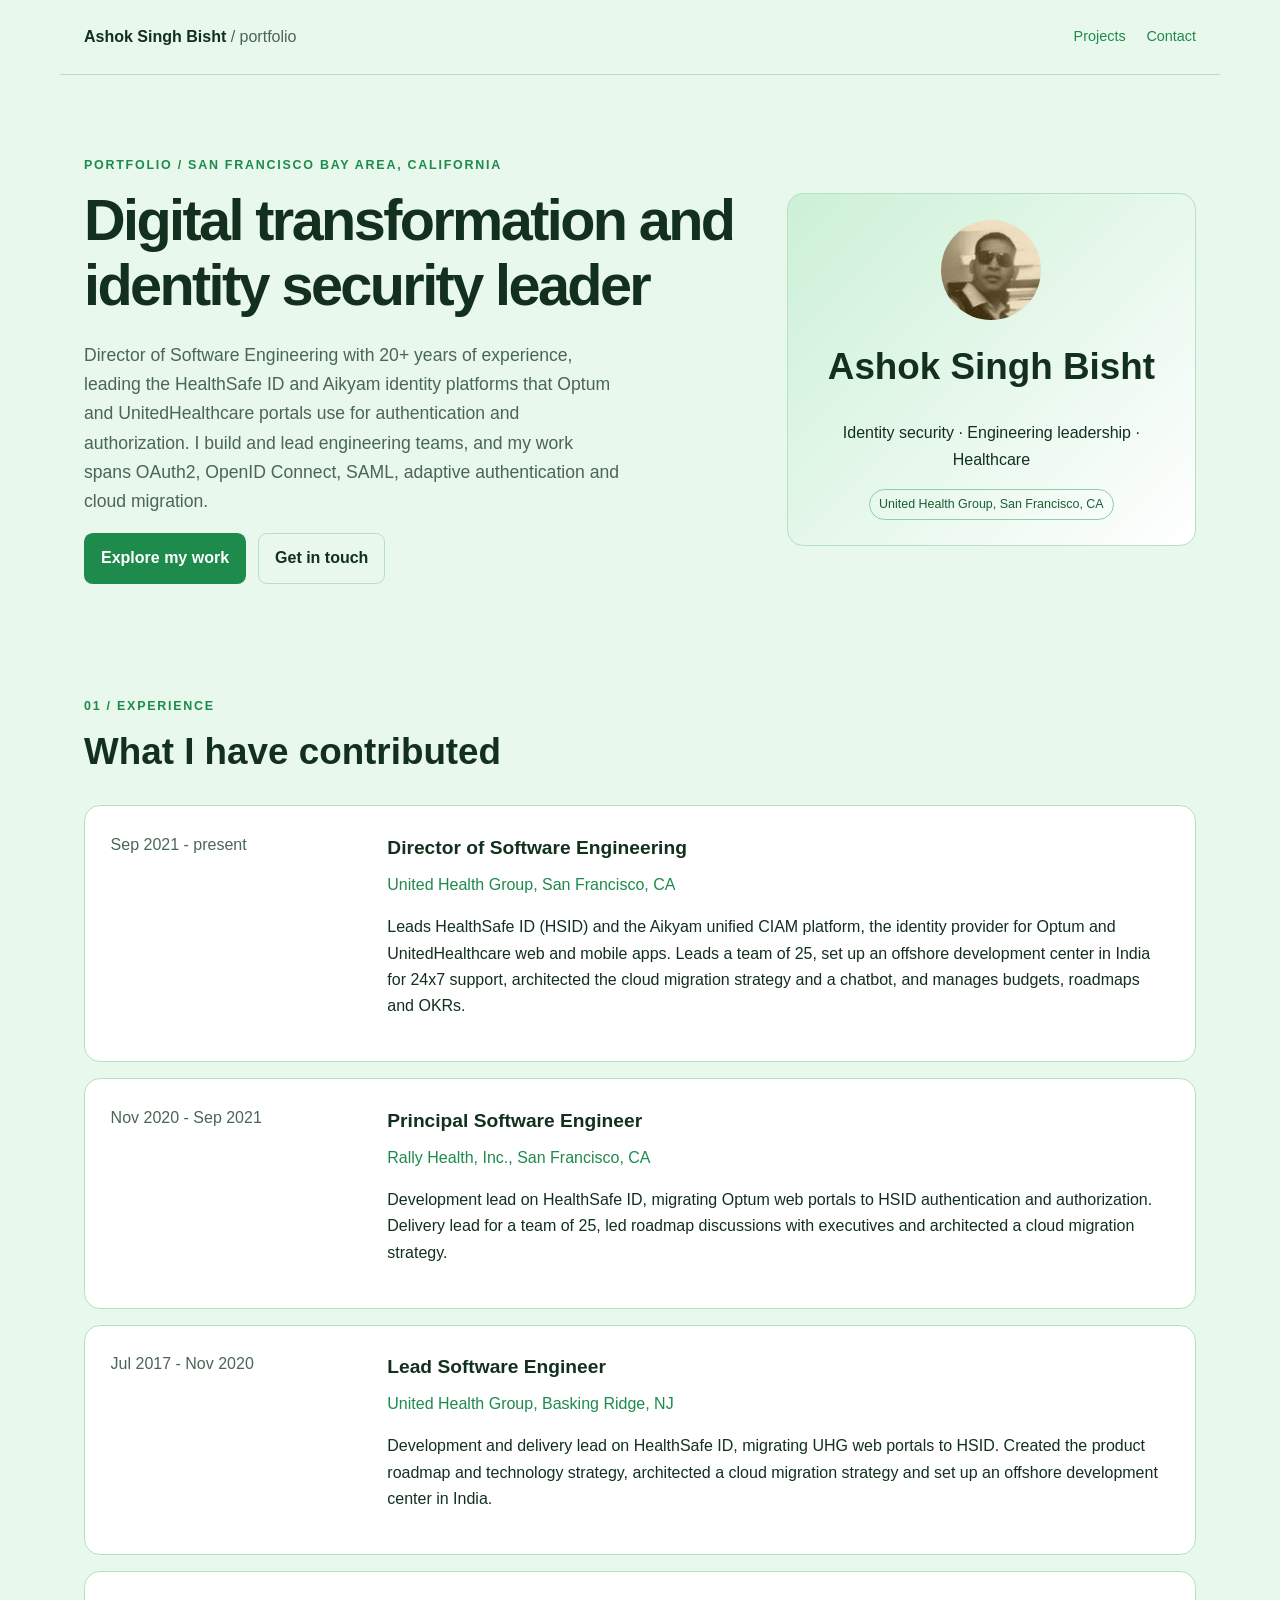
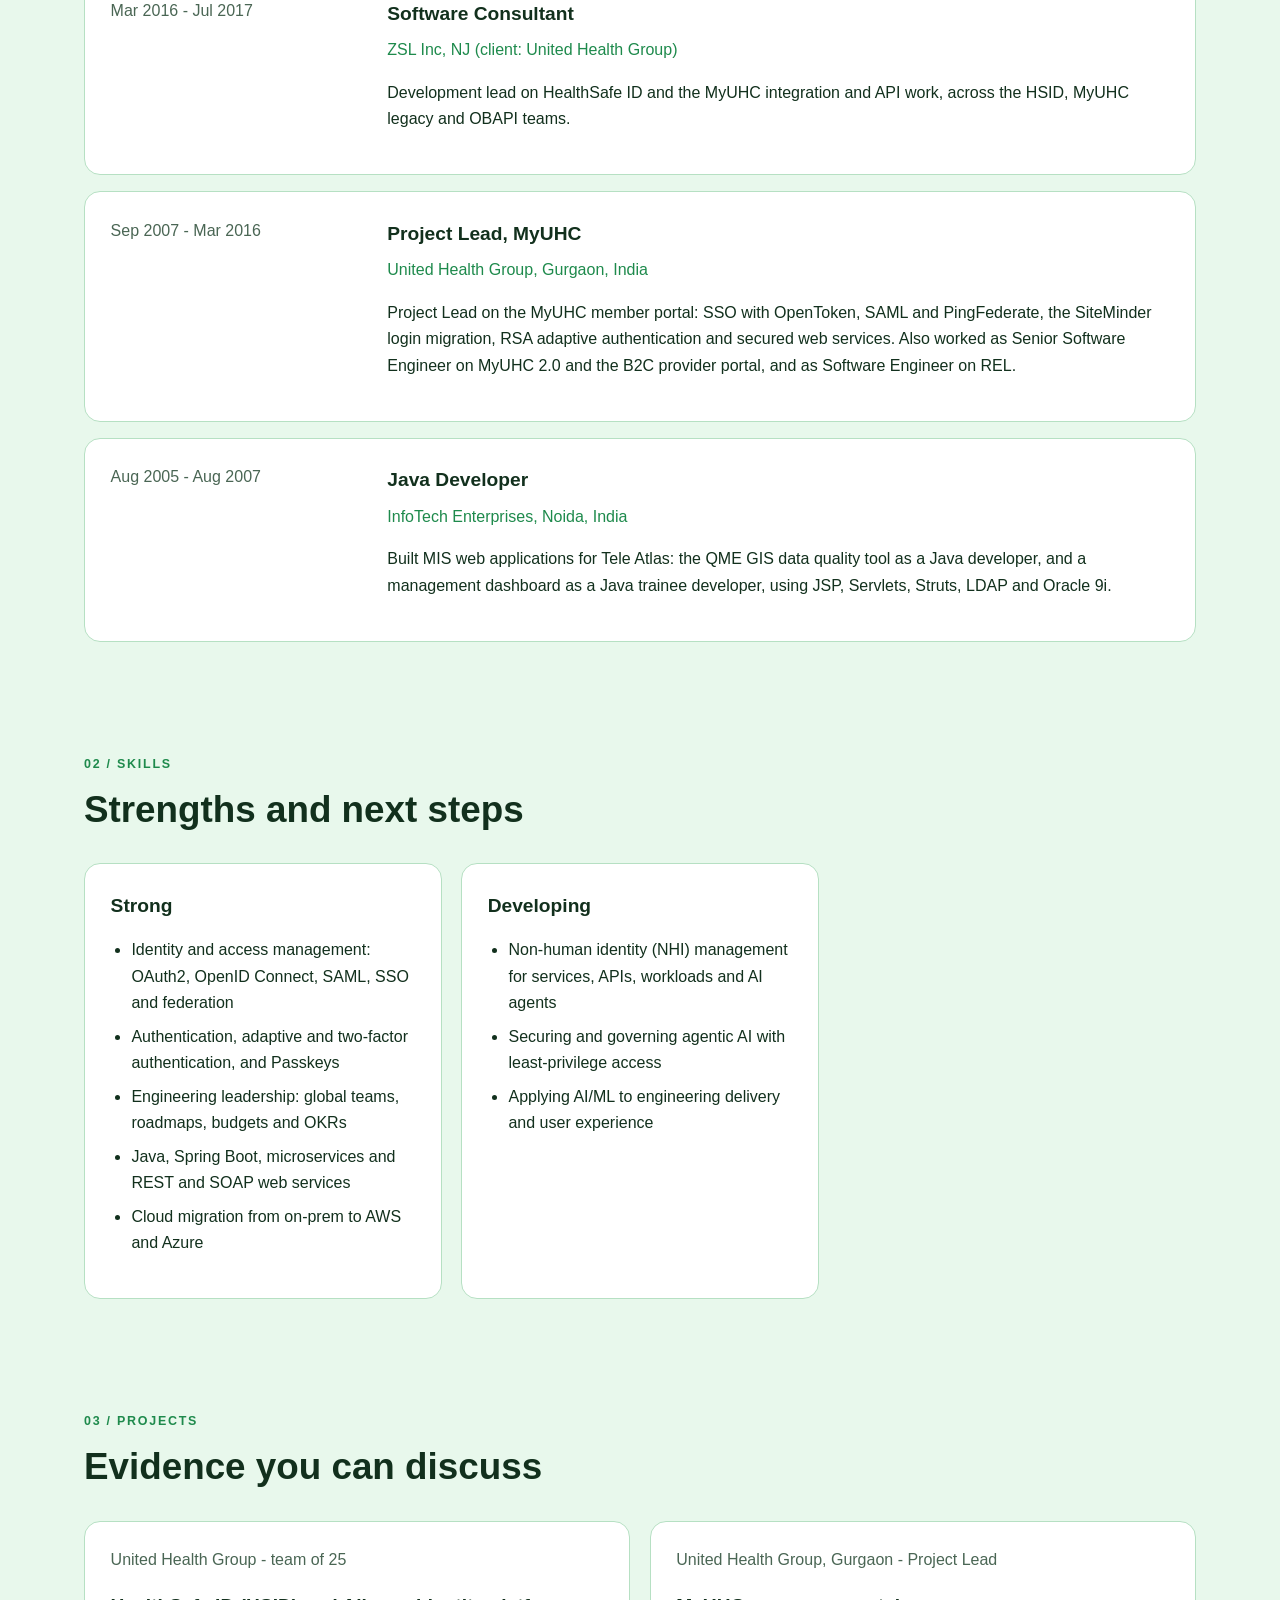
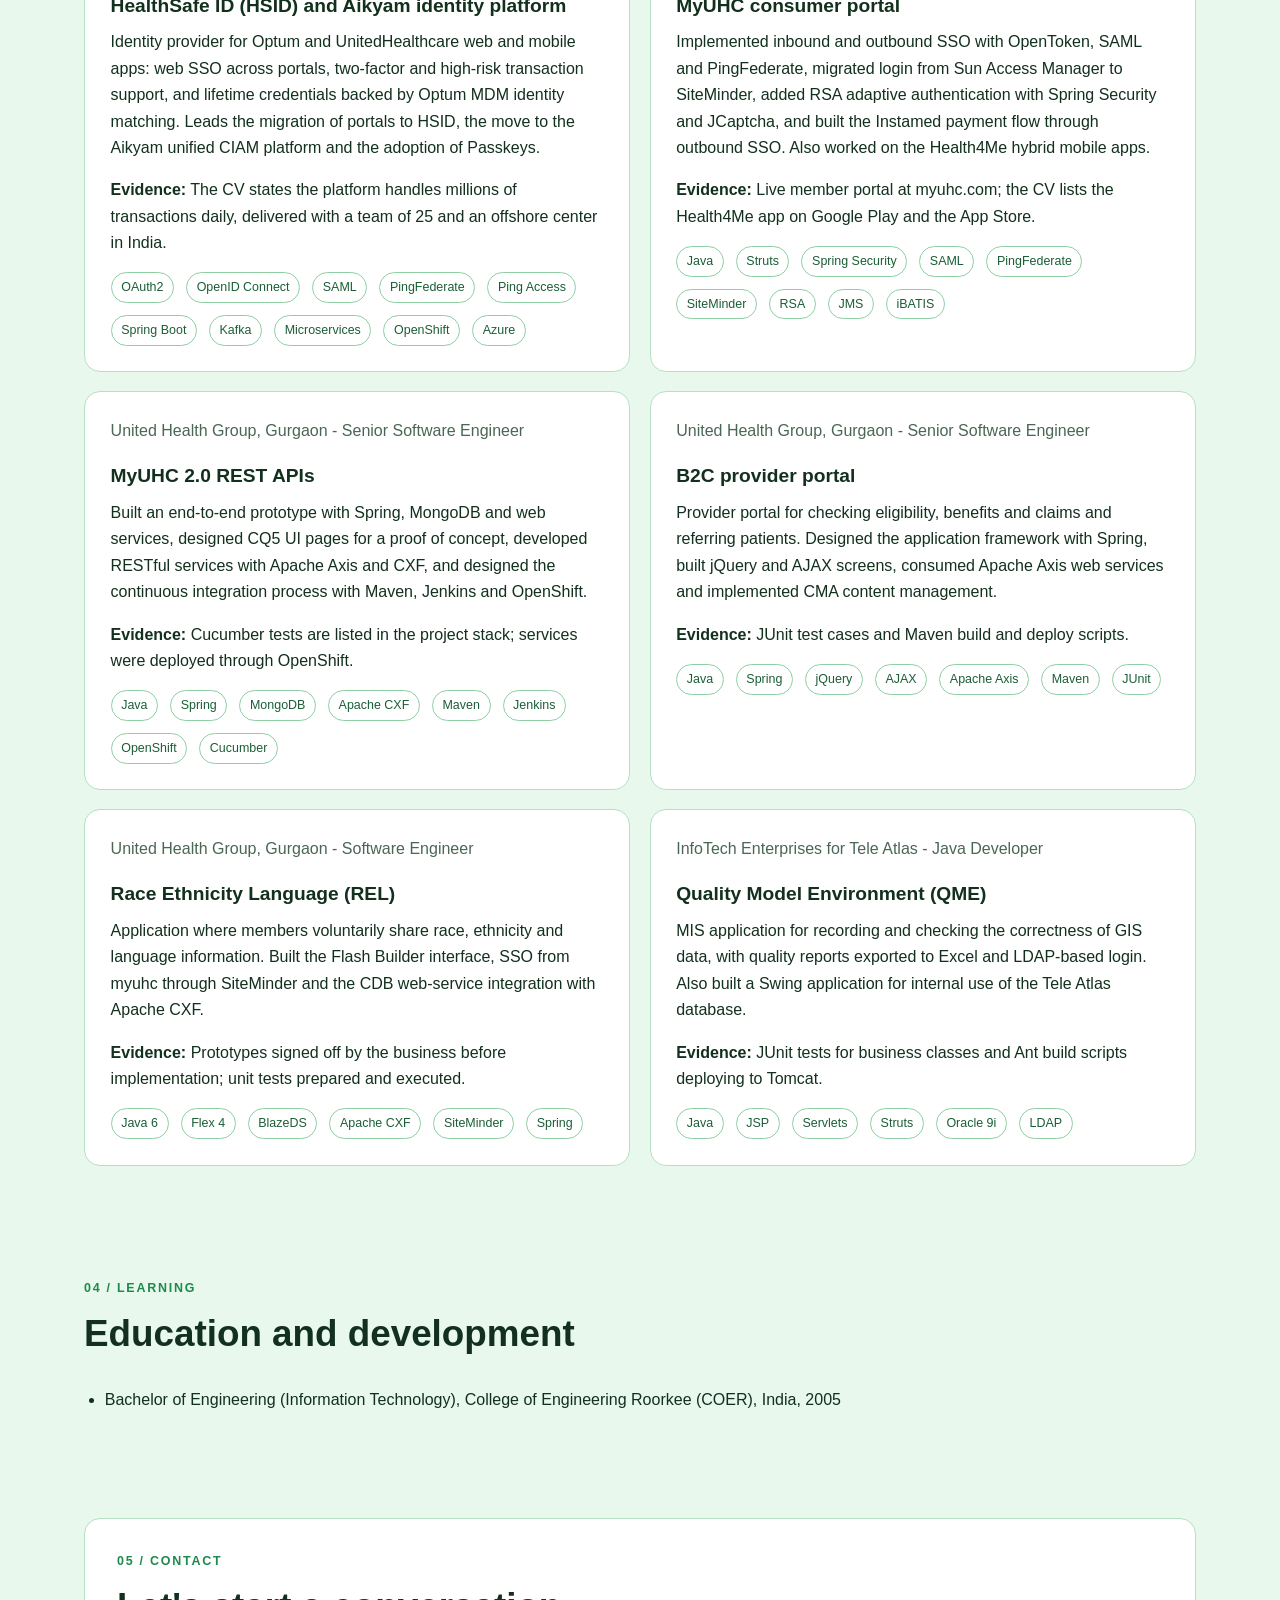
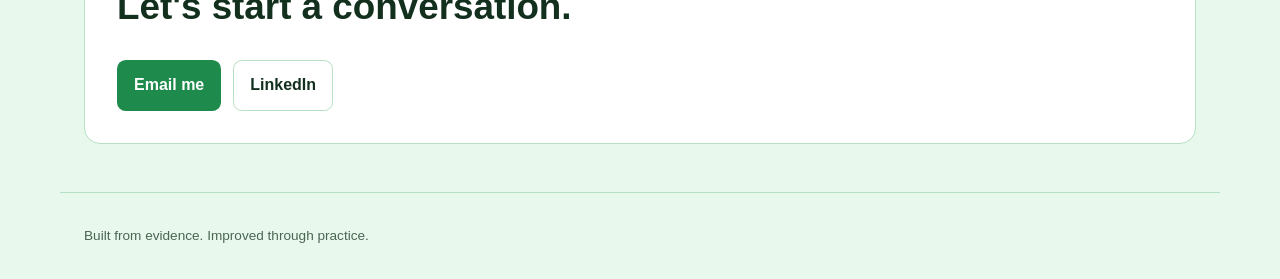
==== commit a5e82357: "Update portfolio from the updated CV Co-Authored-By: Claude Sonnet 5.5 <noreply@anthropic.com>" ====
--- a/index.html
+++ b/index.html
@@ -1 +1 @@
-<!DOCTYPE html><html lang="en" data-scroll-behavior="smooth"><head><meta charSet="utf-8"/><meta name="viewport" content="width=device-width, initial-scale=1"/><link rel="preload" as="image" href="/profile-photo.jpg"/><link rel="stylesheet" href="/_next/static/chunks/3fir8549rt4of.css" data-precedence="next"/><link rel="preload" as="script" fetchPriority="low" href="/_next/static/chunks/1ckvzn7sfprko.js"/><script src="/_next/static/chunks/2r4s4h5xul1n-.js" async=""></script><script src="/_next/static/chunks/2gvu8dyrhibpa.js" async=""></script><script src="/_next/static/chunks/1-9dyrc39prri.js" async=""></script><script src="/_next/static/chunks/turbopack-3-ry682tkyiqk.js" async=""></script><script src="/_next/static/chunks/27gjg8e11zukd.js" async=""></script><script src="/_next/static/chunks/07tnf_-4xkt0j.js" async=""></script><title>Ashok Singh Bisht | Portfolio</title><meta name="description" content="I design and build Java/J2EE web applications and SOAP and REST web services, mostly on United Health Group&#x27;s MyUHC member portal. I work from requirement gathering and design through development, testing and release support."/><script src="/_next/static/chunks/0cz1d0mv5g_q7.js" noModule=""></script></head><body><div hidden=""><!--$--><!--/$--></div><a class="skip-link" href="#main">Skip to content</a><header class="site-header"><a class="brand" href="/">Ashok Singh Bisht<span> / portfolio</span></a><nav aria-label="Main navigation"><a href="/#projects">Projects</a><a href="/#contact">Contact</a></nav></header><main id="main"><section class="hero section"><div><p class="eyebrow">Portfolio / <!-- -->Gurgaon, India</p><h1>Java/J2EE engineer building healthcare web portals and web services</h1><p class="intro">I design and build Java/J2EE web applications and SOAP and REST web services, mostly on United Health Group&#x27;s MyUHC member portal. I work from requirement gathering and design through development, testing and release support.</p><div class="actions"><a class="button" href="#projects">Explore my work</a><a class="button secondary" href="mailto:bishtashok14@gmail.com">Get in touch</a></div></div><div class="identity-card"><img alt="Photo of Ashok Singh Bisht" width="100" height="100" decoding="async" data-nimg="1" class="avatar" style="color:transparent" src="/profile-photo.jpg"/><h2>Ashok Singh Bisht</h2><p>Java/J2EE · Web services · Healthcare portals</p><span class="badge">United Health Group, Gurgaon</span></div></section><section class="section" id="experience"><p class="eyebrow">01 / Experience</p><h2>What I have contributed</h2><article class="panel experience"><p class="muted">Sep 2007 - present</p><div><h3>Java/J2EE developer, MyUHC and MyUHC 2.0</h3><p class="accent">United Health Group, Gurgaon</p><p>Works on the MyUHC consumer portal: single sign-on, SiteMinder login migration, RSA adaptive authentication and the hybrid Health4Me mobile app, then REST APIs for the MyUHC 2.0 redesign. Includes a two-year onsite assignment in New Jersey, US.</p></div></article><article class="panel experience"><p class="muted">Jan 2010 - Feb 2012</p><div><h3>Senior Software Engineer</h3><p class="accent">United Health Group, Gurgaon</p><p>Built supporting applications for myuhc.com, including the Content Customization (Admin) Tool, the Race Ethnicity Language application and the B2C provider portal.</p></div></article><article class="panel experience"><p class="muted">Aug 2005 - Aug 2007</p><div><h3>Core Java developer</h3><p class="accent">InfoTech Enterprises, Noida</p><p>Developed MIS web applications for TeleAtlas, including a GIS data quality tool and a management dashboard, using JSP, Servlets, Struts and Oracle 9i.</p></div></article></section><section class="section" id="skills"><p class="eyebrow">02 / Skills</p><h2>Strengths and next steps</h2><div class="grid three"><article class="panel"><h3 class="capitalize">strong</h3><ul><li>Core Java and object-oriented programming</li><li>Java/J2EE design patterns</li><li>Struts and Spring</li><li>SOAP and REST web services</li><li>Requirements to technical design</li></ul></article><article class="panel"><h3 class="capitalize">developing</h3><ul><li>Data structures and algorithms</li><li>HTML, CSS, JavaScript and AJAX</li><li>Healthcare and GIS domain knowledge</li></ul></article></div></section><section class="section" id="projects"><p class="eyebrow">03 / Projects</p><h2>Evidence you can discuss</h2><div class="grid"><article class="panel project-card"><p class="muted">United Health Group - team of 12</p><h3>MyUHC consumer portal</h3><p>Implemented inbound and outbound SSO, migrated login from Sun Access Manager to SiteMinder, added RSA adaptive authentication and CAPTCHA, and implemented health care reform rules and Section 508 compliance. Developed the myhealthcareview.com alliance portal and an outbound SSO payment flow to Instamed.</p><p><strong>Evidence:</strong> <!-- -->Live member portal at myuhc.com; the hybrid Health4Me app is published on Google Play and the App Store.</p><div class="tags"><span class="badge">Java</span><span class="badge">Struts</span><span class="badge">JSP</span><span class="badge">SiteMinder</span><span class="badge">Apache CXF</span><span class="badge">Maven</span><span class="badge">JUnit</span></div></article><article class="panel project-card"><p class="muted">United Health Group - team of 4</p><h3>MyUHC 2.0 REST APIs</h3><p>Built REST APIs for the MyUHC legacy redesign covering claims, account balances, physician and facility search, registration and eligibility, for integration with the new UI.</p><p><strong>Evidence:</strong> <!-- -->Cucumber test cases; built with Jenkins and deployed through OpenShift.</p><div class="tags"><span class="badge">Java</span><span class="badge">Apache CXF</span><span class="badge">REST</span><span class="badge">Cucumber</span><span class="badge">Jenkins</span><span class="badge">OpenShift</span><span class="badge">Git</span></div></article><article class="panel project-card"><p class="muted">United Health Group - team of 3</p><h3>Content Customization Tool</h3><p>Admin tool for adding or changing plan names on myuhc.com by publishing an XML plan-name file to the content management system.</p><p><strong>Evidence:</strong> <!-- -->New plan names no longer need code changes on the myuhc side.</p><div class="tags"><span class="badge">Java</span><span class="badge">Struts</span><span class="badge">Spring</span><span class="badge">JAXB</span><span class="badge">SAX</span></div></article><article class="panel project-card"><p class="muted">United Health Group - team of 4</p><h3>Race Ethnicity Language (REL)</h3><p>Web application where members voluntarily share race, ethnicity and language information. Built the interface and business logic, SSO from myuhc via SiteMinder, and CDB integration through an Apache CXF web service.</p><p><strong>Evidence:</strong> <!-- -->Prototypes signed off by the business before implementation; supported system testing and production deployment.</p><div class="tags"><span class="badge">Java 6</span><span class="badge">Flex 4</span><span class="badge">BlazeDS</span><span class="badge">Apache CXF</span><span class="badge">SiteMinder</span><span class="badge">Spring</span></div></article><article class="panel project-card"><p class="muted">United Health Group - team of 6</p><h3>B2C provider portal</h3><p>Provider portal for checking eligibility, benefits and claims and referring patients. Designed front-end components and consumed Apache Axis web services.</p><p><strong>Evidence:</strong> <!-- -->Provided technical and environment support during the production release.</p><div class="tags"><span class="badge">Java</span><span class="badge">JSP</span><span class="badge">Struts</span><span class="badge">Apache Axis</span><span class="badge">Maven</span></div></article><article class="panel project-card"><p class="muted">InfoTech Enterprises for TeleAtlas - team of 10</p><h3>Quality Model Environment (QME)</h3><p>MIS application for recording and checking the correctness of GIS data, with quality reports exported to Excel and LDAP-based login.</p><p><strong>Evidence:</strong> <!-- -->Ant build scripts deploying to Tomcat, plus JUnit tests for business classes.</p><div class="tags"><span class="badge">Java</span><span class="badge">JSP</span><span class="badge">Servlets</span><span class="badge">Struts</span><span class="badge">Oracle 9i</span><span class="badge">LDAP</span></div></article></div></section><section class="section" id="education"><p class="eyebrow">04 / Learning</p><h2>Education and development</h2><ul><li>Bachelor of Engineering (Information Technology), College of Engineering Roorkee (COER), India, 2005</li><li>AHM 250 certification, Academy of Healthcare Management</li><li>Fortify Software certification in writing secure code</li></ul></section><section class="section contact panel" id="contact"><p class="eyebrow">05 / Contact</p><h2>Let&#x27;s start a conversation.</h2><div class="actions"><a class="button" href="mailto:bishtashok14@gmail.com">Email me</a></div></section></main><!--$--><!--/$--><footer class="site-footer">Built from evidence. Improved through practice.</footer><script id="_R_">(globalThis["TURBOPACK"] || (globalThis["TURBOPACK"] = [])).push({"otherChunks":["static/chunks/1ckvzn7sfprko.js","static/chunks/2r4s4h5xul1n-.js","static/chunks/2gvu8dyrhibpa.js","static/chunks/1-9dyrc39prri.js"],"runtimeModuleIds":[94553]});</script><script src="/_next/static/chunks/1ckvzn7sfprko.js" async=""></script><script>(self.__next_f=self.__next_f||[]).push([0])</script><script>self.__next_f.push([1,"1:\"$Sreact.fragment\"\n2:\"/_next/static/chunks/27gjg8e11zukd.js\"\n3:\"/_next/static/chunks/07tnf_-4xkt0j.js\"\n4:I[22016,[\"$2\",\"$3\"],\"\"]\n5:I[39756,[\"$2\"],\"default\"]\n6:I[37457,[\"$2\"],\"default\"]\n8:I[5500,[\"$2\",\"$3\"],\"Image\"]\n11:\"ViewportBoundary\"\n12:I[97367,[\"$2\"],\"$11\"]\n14:\"MetadataBoundary\"\n15:I[97367,[\"$2\"],\"$14\"]\n16:\"$Sreact.suspense\"\n18:I[68027,[\"$2\"],\"default\",1]\n:HL[\"/_next/static/chunks/3fir8549rt4of.css\",\"style\"]\n7:[[\"children\",{\"s\":\"__PAGE__\",\"h\":512,\"d\":{\"r\":[\"$\",\"$1\",\"c\",{\"children\":[[\"$\",\"main\",null,{\"id\":\"main\",\"children\":[[\"$\",\"section\",null,{\"className\":\"hero section\",\"children\":[[\"$\",\"div\",null,{\"children\":[[\"$\",\"p\",null,{\"className\":\"eyebrow\",\"children\":[\"Portfolio / \",\"Gurgaon, India\"]}],[\"$\",\"h1\",null,{\"children\":\"Java/J2EE engineer building healthcare web portals and web services\"}],[\"$\",\"p\",null,{\"className\":\"intro\",\"children\":\"I design and build Java/J2EE web applications and SOAP and REST web services, mostly on United Health Group's MyUHC member portal. I work from requirement gathering and design through development, testing and release support.\"}],[\"$\",\"div\",null,{\"className\":\"actions\",\"children\":[[\"$\",\"a\",null,{\"className\":\"button\",\"href\":\"#projects\",\"children\":\"Explore my work\"}],[\"$\",\"a\",null,{\"className\":\"button secondary\",\"href\":\"mailto:bishtashok14@gmail.com\",\"children\":\"Get in touch\"}]]}]]}],[\"$\",\"div\",null,{\"className\":\"identity-card\",\"children\":[[\"$\",\"$L8\",null,{\"className\":\"avatar\",\"src\":\"/profile-photo.jpg\",\"alt\":\"Photo of Ashok Singh Bisht\",\"width\":100,\"height\":100,\"priority\":true}],[\"$\",\"h2\",null,{\"children\":\"Ashok Singh Bisht\"}],[\"$\",\"p\",null,{\"children\":\"Java/J2EE · Web services · Healthcare portals\"}],[\"$\",\"span\",null,{\"className\":\"badge\",\"children\":\"United Health Group, Gurgaon\"}]]}]]}],[\"$\",\"section\",null,{\"className\":\"section\",\"id\":\"experience\",\"children\":[[\"$\",\"p\",null,{\"className\":\"eyebrow\",\"children\":\"01 / Experience\"}],[\"$\",\"h2\",null,{\"children\":\"What I have contributed\"}],[[\"$\",\"article\",\"Java/J2EE developer, MyUHC and MyUHC 2.0-United Health Group, Gurgaon\",{\"className\":\"panel experience\",\"children\":[[\"$\",\"p\",null,{\"className\":\"muted\",\"children\":\"Sep 2007 - present\"}],[\"$\",\"div\",null,{\"children\":[[\"$\",\"h3\",null,{\"children\":\"Java/J2EE developer, MyUHC and MyUHC 2.0\"}],[\"$\",\"p\",null,{\"className\":\"accent\",\"children\":\"United Health Group, Gurgaon\"}],[\"$\",\"p\",null,{\"children\":\"Works on the MyUHC consumer portal: single sign-on, SiteMinder login migration, RSA adaptive authentication and the hybrid Health4Me mobile app, then REST APIs for the MyUHC 2.0 redesign. Includes a two-year onsite assignment in New Jersey, US.\"}]]}]]}],\"$L9\",\"$La\"]]}],\"$Lb\",\"$Lc\",\"$Ld\",\"$Le\"]}],[\"$Lf\"],\"$L10\"]}],\"p\":false,\"v\":null}}]]\n0:{\"P\":null,\"c\":[\"\",\"\"],\"q\":\"\",\"i\":false,\"t\":{\"t\":{\"s\":\"\",\"h\":528,\"d\":{\"r\":[\"$\",\"$1\",\"c\",{\"children\":[[[\"$\",\"link\",\"0\",{\"rel\":\"stylesheet\",\"href\":\"/_next/static/chunks/3fir8549rt4of.css\",\"precedence\":\"next\",\"crossOrigin\":\"$undefined\",\"nonce\":\"$undefined\"}],[\"$\",\"script\",\"script-0\",{\"src\":\"/_next/static/chunks/27gjg8e11zukd.js\",\"async\":true,\"nonce\":\"$undefined\"}]],[\"$\",\"html\",null,{\"lang\":\"en\",\"data-scroll-behavior\":\"smooth\",\"children\":[\"$\",\"body\",null,{\"children\":[[\"$\",\"a\",null,{\"className\":\"skip-link\",\"href\":\"#main\",\"children\":\"Skip to content\"}],[\"$\",\"header\",null,{\"className\":\"site-header\",\"children\":[[\"$\",\"$L4\",null,{\"className\":\"brand\",\"href\":\"/\",\"children\":[\"Ashok Singh Bisht\",[\"$\",\"span\",null,{\"children\":\" / portfolio\"}]]}],[\"$\",\"nav\",null,{\"aria-label\":\"Main navigation\",\"children\":[[\"$\",\"$L4\",null,{\"href\":\"/#projects\",\"children\":\"Projects\"}],[\"$\",\"$L4\",null,{\"href\":\"/#contact\",\"children\":\"Contact\"}],false]}]]}],[\"$\",\"$L5\",null,{\"parallelRouterKey\":\"children\",\"error\":\"$undefined\",\"errorStyles\":\"$undefined\",\"errorScripts\":\"$undefined\",\"template\":[\"$\",\"$L6\",null,{}],\"templateStyles\":\"$undefined\",\"templateScripts\":\"$undefined\",\"notFound\":[[[\"$\",\"title\",null,{\"children\":\"404: This page could not be found.\"}],[\"$\",\"div\",null,{\"style\":{\"fontFamily\":\"system-ui,\\\"Segoe UI\\\",Roboto,Helvetica,Arial,sans-serif,\\\"Apple Color Emoji\\\",\\\"Segoe UI Emoji\\\"\",\"height\":\"100vh\",\"textAlign\":\"center\",\"display\":\"flex\",\"flexDirection\":\"column\",\"alignItems\":\"center\",\"justifyContent\":\"center\"},\"children\":[\"$\",\"div\",null,{\"children\":[[\"$\",\"style\",null,{\"dangerouslySetInnerHTML\":{\"__html\":\"body{color:#000;background:#fff;margin:0}.next-error-h1{border-right:1px solid rgba(0,0,0,.3)}@media (prefers-color-scheme:dark){body{color:#fff;background:#000}.next-error-h1{border-right:1px solid rgba(255,255,255,.3)}}\"}}],[\"$\",\"h1\",null,{\"className\":\"next-error-h1\",\"style\":{\"display\":\"inline-block\",\"margin\":\"0 20px 0 0\",\"padding\":\"0 23px 0 0\",\"fontSize\":24,\"fontWeight\":500,\"verticalAlign\":\"top\",\"lineHeight\":\"49px\"},\"children\":404}],[\"$\",\"div\",null,{\"style\":{\"display\":\"inline-block\"},\"children\":[\"$\",\"h2\",null,{\"style\":{\"fontSize\":14,\"fontWeight\":400,\"lineHeight\":\"49px\",\"margin\":0},\"children\":\"This page could not be found.\"}]}]]}]}]],[]],\"forbidden\":\"$undefined\",\"unauthorized\":\"$undefined\"}],[\"$\",\"footer\",null,{\"className\":\"site-footer\",\"children\":\"Built from evidence. Improved through practice.\"}]]}]}]]}],\"p\":false,\"v\":null},\"c\":\"$Q7\"},\"h\":{\"r\":[\"$\",\"$1\",\"h\",{\"children\":[null,[\"$\",\"$L12\",null,{\"children\":\"$L13\"}],[\"$\",\"$L15\",null,{\"children\":[[\"$\",\"div\",null,{\"hidden\":true,\"children\":[\"$\",\"$16\",null,{\"name\":\"Next.Metadata\",\"children\":\"$L17\"}]}],null]}],null]}],\"p\":false,\"v\":null}},\"m\":\"$undefined\",\"G\":[\"$18\",[[\"$\",\"link\",\"0\",{\"rel\":\"stylesheet\",\"href\":\"/_next/static/chunks/3fir8549rt4of.css\",\"precedence\":\"next\",\"crossOrigin\":\"$undefined\",\"nonce\":\"$undefined\"}]]],\"S\":true,\"r\":\"$undefined\",\"s\":\"$undefined\",\"a\":\"$undefined\",\"l\":\"$undefined\",\"p\":\"$undefined\",\"d\":\"$undefined\",\"b\":\"2XI4ZEAorwIOn_4qvaBkB\"}\n20:I[97367,[\"$2\"],\"OutletBoundary\"]\n9:[\"$\",\"article\",\"Senior Software Engineer-United Health Group, Gurgaon\",{\"className\":\"panel experience\",\"children\":[[\"$\",\"p\",null,{\"className\":\"muted\",\"children\":\"Jan 2010 - Feb 2012\"}],[\"$\",\"div\",null,{\"children\":[[\"$\",\"h3\",null,{\"children\":\"Senior Software Engineer\"}],[\"$\",\"p\",null,{\"className\":\"accent\",\"children\":\"United Health Group, Gurgaon\"}],[\"$\",\"p\",null,{\"children\":\"Built supporting applications for myuhc.com, including the Content Customization (Admin) Tool, the Race Ethnicity Language application and the B2C provider portal.\"}]]}]]}]\na:[\"$\",\"article\",\"Core Java developer-InfoTech Enterprises, Noida\",{\"className\":\"panel experience\",\"children\":[[\"$\",\"p\",null,{\"className\":\"muted\",\"children\":\"Aug 2005 - Aug 2007\"}],[\"$\",\"div\",null,{\"children\":[[\"$\",\"h3\",null,{\"children\":\"Core Java developer\"}],[\"$\",\"p\",null,{\"className\":\"accent\",\"children\":\"InfoTech Enterprises, Noida\"}],[\"$\",\"p\",null,{\"children\":\"Developed MIS web applications for TeleAtlas, including a GIS data quality tool and a management dashboard, using JSP, Servlets, Struts and Oracle 9i.\"}]]}]]}]\nb:[\"$\",\"section\",null,{\"className\":\"section\",\"id\":\"skills\",\"children\":[[\"$\",\"p\",null,{\"className\":\"eyebrow\",\"children\":\"02 / Skills\"}],[\"$\",\"h2\",null,{\"children\":\"Strengths and next steps\"}],[\"$\",\"div\",null,{\"className\":\"grid three\",\"children\":[[\"$\",\"article\",\"strong\",{\"className\":\"panel\",\"children\":[[\"$\",\"h3\",null,{\"className\":\"capitalize\",\"children\":\"strong\"}],[\"$\",\"ul\",null,{\"children\":[[\"$\",\"li\",\"Core Java and object-oriented programming\",{\"children\":\"Core Java and object-oriented programming\"}],[\"$\",\"li\",\"Java/J2EE design patterns\",{\"children\":\"Java/J2EE design patterns\"}],[\"$\",\"li\",\"Struts and Spring\",{\"children\":\"Struts and Spring\"}],[\"$\",\"li\",\"SOAP and REST web services\",{\"children\":\"SOAP and REST web services\"}],[\"$\",\"li\",\"Requirements to technical design\",{\"children\":\"Requirements to technical design\"}]]}]]}],[\"$\",\"article\",\"developing\",{\"className\":\"panel\",\"children\":[[\"$\",\"h3\",null,{\"className\":\"capitalize\",\"children\":\"developing\"}],[\"$\",\"ul\",null,{\"children\":[[\"$\",\"li\",\"Data structures and algorithms\",{\"children\":\"Data structures and algorithms\"}],[\"$\",\"li\",\"HTML, CSS, JavaScript and AJAX\",{\"children\":\"HTML, CSS, JavaScript and AJAX\"}],[\"$\",\"li\",\"Healthcare and GIS domain knowledge\",{\"children\":\"Healthcare and GIS domain knowledge\"}]]}]]}]]}]]}]\nc:[\"$\",\"section\",null,{\"className\":\"section\",\"id\":\"projects\",\"children\":[[\"$\",\"p\",null,{\"className\":\"eyebrow\",\"children\":\"03 / Projects\"}],[\"$\",\"h2\",null,{\"children\":\"Evidence you can discuss\"}],[\"$\",\"div\",null,{\"className\":\"grid\",\"children\":[[\"$\",\"article\",\"MyUHC consumer portal\",{\"className\":\"panel project-card\",\"children\":[[\"$\",\"p\",null,{\"className\":\"muted\",\"children\":\"United Health Group - team of 12\"}],[\"$\",\"h3\",null,{\"children\":\"MyUHC consumer portal\"}],[\"$\",\"p\",null,{\"children\":\"Implemented inbound and outbound SSO, migrated login from Sun Access Manager to SiteMinder, added RSA adaptive authentication and CAPTCHA, and implemented health care reform rules and Section 508 compliance. Developed the myhealthcareview.com alliance portal and an outbound SSO payment flow to Instamed.\"}],[\"$\",\"p\",null,{\"children\":[[\"$\",\"strong\",null,{\"children\":\"Evidence:\"}],\" \",\"Live member portal at myuhc.com; the hybrid Health4Me app is published on Google Play and the App Store.\"]}],[\"$\",\"div\",null,{\"className\":\"tags\",\"children\":[[\"$\",\"span\",\"Java\",{\"className\":\"badge\",\"children\":\"Java\"}],[\"$\",\"span\",\"Struts\",{\"className\":\"badge\",\"children\":\"Struts\"}],[\"$\",\"span\",\"JSP\",{\"className\":\"badge\",\"children\":\"JSP\"}],[\"$\",\"span\",\"SiteMinder\",{\"className\":\"badge\",\"children\":\"SiteMinder\"}],[\"$\",\"span\",\"Apache CXF\",{\"className\":\"badge\",\"children\":\"Apache CXF\"}],[\"$\",\"span\",\"Maven\",{\"className\":\"badge\",\"children\":\"Maven\"}],[\"$\",\"span\",\"JUnit\",{\"className\":\"badge\",\"children\":\"JUnit\"}]]}]]}],[\"$\",\"article\",\"MyUHC 2.0 REST APIs\",{\"className\":\"panel project-card\",\"children\":[[\"$\",\"p\",null,{\"className\":\"muted\",\"children\":\"United Health Group - team of 4\"}],[\"$\",\"h3\",null,{\"children\":\"MyUHC 2.0 REST APIs\"}],[\"$\",\"p\",null,{\"children\":\"Built REST APIs for the MyUHC legacy redesign covering claims, account balances, physician and facility search, registration and eligibility, for integration with the new UI.\"}],[\"$\",\"p\",null,{\"children\":[[\"$\",\"strong\",null,{\"children\":\"Evidence:\"}],\" \",\"Cucumber test cases; built with Jenkins and deployed through OpenShift.\"]}],[\"$\",\"div\",null,{\"className\":\"tags\",\"children\":[[\"$\",\"span\",\"Java\",{\"className\":\"badge\",\"children\":\"Java\"}],[\"$\",\"span\",\"Apache CXF\",{\"className\":\"badge\",\"children\":\"Apache CXF\"}],[\"$\",\"span\",\"REST\",{\"className\":\"badge\",\"children\":\"REST\"}],[\"$\",\"span\",\"Cucumber\",{\"className\":\"badge\",\"children\":\"Cucumber\"}],[\"$\",\"span\",\"Jenkins\",{\"className\":\"badge\",\"children\":\"Jenkins\"}],[\"$\",\"span\",\"OpenShift\",{\"className\":\"badge\",\"children\":\"OpenShift\"}],[\"$\",\"span\",\"Git\",{\"className\":\"badge\",\"children\":\"Git\"}]]}]]}],[\"$\",\"article\",\"Content Customization Tool\",{\"className\":\"panel project-card\",\"children\":[[\"$\",\"p\",null,{\"className\":\"muted\",\"children\":\"United Health Group - team of 3\"}],[\"$\",\"h3\",null,{\"children\":\"Content Customization Tool\"}],[\"$\",\"p\",null,{\"children\":\"Admin tool for adding or changing plan names on myuhc.com by publishing an XML plan-name file to the content management system.\"}],[\"$\",\"p\",null,{\"children\":[[\"$\",\"strong\",null,{\"children\":\"Evidence:\"}],\" \",\"New plan names no longer need code changes on the myuhc side.\"]}],[\"$\",\"div\",null,{\"className\":\"tags\",\"children\":[[\"$\",\"span\",\"Java\",{\"className\":\"badge\",\"children\":\"Java\"}],[\"$\",\"span\",\"Struts\",{\"className\":\"badge\",\"children\":\"Struts\"}],[\"$\",\"span\",\"Spring\",{\"className\":\"badge\",\"children\":\"Spring\"}],[\"$\",\"span\",\"JAXB\",{\"className\":\"badge\",\"children\":\"JAXB\"}],[\"$\",\"span\",\"SAX\",{\"className\":\"badge\",\"children\":\"SAX\"}]]}]]}],[\"$\",\"article\",\"Race Ethnicity Language (REL)\",{\"className\":\"panel project-card\",\"children\":[[\"$\",\"p\",null,{\"className\":\"muted\",\"children\":\"United Health Group - team of 4\"}],[\"$\",\"h3\",null,{\"children\":\"Race Ethnicity Language (REL)\"}],[\"$\",\"p\",null,{\"children\":\"Web application where members voluntarily share race, ethnicity and language information. Built the interface and business logic, SSO from myuhc via SiteMinder, and CDB integration through an Apache CXF web service.\"}],[\"$\",\"p\",null,{\"children\":[[\"$\",\"strong\",null,{\"children\":\"Evidence:\"}],\" \",\"Prototypes signed off by the business before implementation; supported system testing and production deployment.\"]}],[\"$\",\"div\",null,{\"className\":\"tags\",\"children\":[[\"$\",\"span\",\"Java 6\",{\"className\":\"badge\",\"children\":\"Java 6\"}],\"$L19\",\"$L1a\",\"$L1b\",\"$L1c\",\"$L1d\"]}]]}],\"$L1e\",\"$L1f\"]}]]}]\nd:[\"$\",\"section\",null,{\"className\":\"section\",\"id\":\"education\",\"children\":[[\"$\",\"p\",null,{\"className\":\"eyebrow\",\"children\":\"04 / Learning\"}],[\"$\",\"h2\",null,{\"children\":\"Education and development\"}],[\"$\",\"ul\",null,{\"children\":[[\"$\",\"li\",\"Bachelor of Engineering (Information Technology), College of Engineering Roorkee (COER), India, 2005\",{\"children\":\"Bachelor of Engineering (Information Technology), College of Engineering Roorkee (COER), India, 2005\"}],[\"$\",\"li\",\"AHM 250 certification, Academy of Healthcare Management\",{\"children\":\"AHM 250 certification, Academy of Healthcare Management\"}],[\"$\",\"li\",\"Fortify Software certification in writing secure code\",{\"children\":\"Fortify Software certification in writing secure code\"}]]}]]}]\ne:[\"$\",\"section\",null,{\"className\":\"section contact panel\",\"id\":\"contact\",\"children\":[[\"$\",\"p\",null,{\"className\":\"eyebrow\",\"children\":\"05 / Contact\"}],[\"$\",\"h2\",null,{\"children\":\"Let's start a conversation.\"}],[\"$\",\"div\",null,{\"className\":\"actions\",\"children\":[[\"$\",\"a\",null,{\"className\":\"button\",\"href\":\"mailto:bishtashok14@gmail.com\",\"children\":\"Email me\"}],false]}],false]}]\nf:[\"$\",\"script\",\"script-0\",{\"src\":\"/_next/static/chunks/07tnf_-4xkt0j.js\",\"async\":true,\"nonce\":\"$undefined\"}]\n10:[\"$\",\"$L20\",null,{\"children\":[\"$\",\"$16\",null,{\"name\":\"Next.MetadataOutlet\",\"children\":\"$@21\"}]}]\n19:[\"$\",\"span\",\"Flex 4\",{\"className\":\"badge\",\"children\":\"Flex 4\"}]\n1a:[\"$\",\"span\",\"BlazeDS\",{\"className\":\"badge\",\"children\":\"BlazeDS\"}]\n1b:[\"$\",\"span\",\"Apache CXF\",{\"className\":\"badge\",\"children\":\"Apache CXF\"}]\n1c:[\"$\",\"span\",\"SiteMinder\",{\"className\":\"badge\",\"children\":\"SiteMinder\"}]\n1d:[\"$\",\"span\",\"Spring\",{\"className\":\"badge\",\"children\":\"Spring\"}]\n1e:[\"$\",\"article\",\"B2C provider portal\",{\"className\":\"panel project-card\",\"children\":[[\"$\",\"p\",null,{\"className\":\"muted\",\"children\":\"United Health Group - team of 6\"}],[\"$\",\"h3\",null,{\"children\":\"B2C provider portal\"}],[\"$\",\"p\",null,{\"children\":\"Provider portal for checking eligibility, benefits and claims and referring patients. Designed front-end components and consumed Apache Axis web services.\"}],[\"$\",\"p\",null,{\"children\":[[\"$\",\"strong\",null,{\"children\":\"Evidence:\"}],\" \",\"Provided technical and environment support during the production release.\"]}],[\"$\",\"div\",null,{\"className\":\"tags\",\"children\":[[\"$\",\"span\",\"Java\",{\"className\":\"badge\",\"children\":\"Java\"}],[\"$\",\"span\",\"JSP\",{\"className\":\"badge\",\"children\":\"JSP\"}],[\"$\",\"span\",\"Struts\",{\"className\":\"badge\",\"children\":\"Struts\"}],[\"$\",\"span\",\"Apache Axis\",{\"className\":\"badge\",\"children\":\"Apache Axis\"}],[\"$\",\"span\",\"Maven\",{\"className\":\"badge\",\"children\":\"Maven\"}]]}]]}]\n1f:[\"$\",\"article\",\"Quality Model Environment (QME)\",{\"className\":\"panel project-card\",\"children\":[[\"$\",\"p\",null,{\"className\":\"muted\",\"children\":\"InfoTech Enterprises for TeleAtlas - team of 10\"}],[\"$\",\"h3\",null,{\"children\":\"Quality Model Environment (QME)\"}],[\"$\",\"p\",null,{\"children\":\"MIS application for recording and checking the correctness of GIS data, with quality reports exported to Excel and LDAP-based login.\"}],[\"$\",\"p\",null,{\"children\":[[\"$\",\"strong\",null,{\"children\":\"Evidence:\"}],\" \",\"Ant build scripts deploying to Tomcat, plus JUnit tests for business classes.\"]}],[\"$\",\"div\",null,{\"className\":\"tags\",\"children\":[[\"$\",\"span\",\"Java\",{\"className\":\"badge\",\"children\":\"Java\"}],[\"$\",\"span\",\"JSP\",{\"className\":\"badge\",\"children\":\"JSP\"}],[\"$\",\"span\",\"Servlets\",{\"className\":\"badge\",\"children\":\"Servlets\"}],[\"$\",\"span\",\"Struts\",{\"className\":\"badge\",\"children\":\"Struts\"}],[\"$\",\"span\",\"Oracle 9i\",{\"className\":\"badge\",\"children\":\"Oracle 9i\"}],[\"$\",\"span\",\"LDAP\",{\"className\":\"badge\",\"children\":\"LDAP\"}]]}]]}]\n13:[[\"$\",\"meta\",\"0\",{\"charSet\":\"utf-8\"}],[\"$\",\"meta\",\"1\",{\"name\":\"viewport\",\"content\":\"width=device-width, initial-scale=1\"}]]\n17:[[\"$\",\"title\",\"0\",{\"children\":\"Ashok Singh Bisht | Portfolio\"}],[\"$\",\"meta\",\"1\",{\"name\":\"description\",\"content\":\"I design and build Java/J2EE web applications and SOAP and REST web services, mostly on United Health Group's MyUHC member portal. I work from requirement gathering and design through development, testing and release support.\"}]]\n21:null\n"])</script></body></html>+<!DOCTYPE html><html lang="en" data-scroll-behavior="smooth"><head><meta charSet="utf-8"/><meta name="viewport" content="width=device-width, initial-scale=1"/><link rel="preload" as="image" href="/profile-photo.jpg"/><link rel="stylesheet" href="/_next/static/chunks/3fir8549rt4of.css" data-precedence="next"/><link rel="preload" as="script" fetchPriority="low" href="/_next/static/chunks/1ckvzn7sfprko.js"/><script src="/_next/static/chunks/2r4s4h5xul1n-.js" async=""></script><script src="/_next/static/chunks/2gvu8dyrhibpa.js" async=""></script><script src="/_next/static/chunks/1-9dyrc39prri.js" async=""></script><script src="/_next/static/chunks/turbopack-3-ry682tkyiqk.js" async=""></script><script src="/_next/static/chunks/27gjg8e11zukd.js" async=""></script><script src="/_next/static/chunks/07tnf_-4xkt0j.js" async=""></script><title>Ashok Singh Bisht | Portfolio</title><meta name="description" content="Director of Software Engineering with 20+ years of experience, leading the HealthSafe ID and Aikyam identity platforms that Optum and UnitedHealthcare portals use for authentication and authorization. I build and lead engineering teams, and my work spans OAuth2, OpenID Connect, SAML, adaptive authentication and cloud migration."/><script src="/_next/static/chunks/0cz1d0mv5g_q7.js" noModule=""></script></head><body><div hidden=""><!--$--><!--/$--></div><a class="skip-link" href="#main">Skip to content</a><header class="site-header"><a class="brand" href="/">Ashok Singh Bisht<span> / portfolio</span></a><nav aria-label="Main navigation"><a href="/#projects">Projects</a><a href="/#contact">Contact</a></nav></header><main id="main"><section class="hero section"><div><p class="eyebrow">Portfolio / <!-- -->San Francisco Bay Area, California</p><h1>Digital transformation and identity security leader</h1><p class="intro">Director of Software Engineering with 20+ years of experience, leading the HealthSafe ID and Aikyam identity platforms that Optum and UnitedHealthcare portals use for authentication and authorization. I build and lead engineering teams, and my work spans OAuth2, OpenID Connect, SAML, adaptive authentication and cloud migration.</p><div class="actions"><a class="button" href="#projects">Explore my work</a><a class="button secondary" href="mailto:bishtashok14@gmail.com">Get in touch</a></div></div><div class="identity-card"><img alt="Photo of Ashok Singh Bisht" width="100" height="100" decoding="async" data-nimg="1" class="avatar" style="color:transparent" src="/profile-photo.jpg"/><h2>Ashok Singh Bisht</h2><p>Identity security · Engineering leadership · Healthcare</p><span class="badge">United Health Group, San Francisco, CA</span></div></section><section class="section" id="experience"><p class="eyebrow">01 / Experience</p><h2>What I have contributed</h2><article class="panel experience"><p class="muted">Sep 2021 - present</p><div><h3>Director of Software Engineering</h3><p class="accent">United Health Group, San Francisco, CA</p><p>Leads HealthSafe ID (HSID) and the Aikyam unified CIAM platform, the identity provider for Optum and UnitedHealthcare web and mobile apps. Leads a team of 25, set up an offshore development center in India for 24x7 support, architected the cloud migration strategy and a chatbot, and manages budgets, roadmaps and OKRs.</p></div></article><article class="panel experience"><p class="muted">Nov 2020 - Sep 2021</p><div><h3>Principal Software Engineer</h3><p class="accent">Rally Health, Inc., San Francisco, CA</p><p>Development lead on HealthSafe ID, migrating Optum web portals to HSID authentication and authorization. Delivery lead for a team of 25, led roadmap discussions with executives and architected a cloud migration strategy.</p></div></article><article class="panel experience"><p class="muted">Jul 2017 - Nov 2020</p><div><h3>Lead Software Engineer</h3><p class="accent">United Health Group, Basking Ridge, NJ</p><p>Development and delivery lead on HealthSafe ID, migrating UHG web portals to HSID. Created the product roadmap and technology strategy, architected a cloud migration strategy and set up an offshore development center in India.</p></div></article><article class="panel experience"><p class="muted">Mar 2016 - Jul 2017</p><div><h3>Software Consultant</h3><p class="accent">ZSL Inc, NJ (client: United Health Group)</p><p>Development lead on HealthSafe ID and the MyUHC integration and API work, across the HSID, MyUHC legacy and OBAPI teams.</p></div></article><article class="panel experience"><p class="muted">Sep 2007 - Mar 2016</p><div><h3>Project Lead, MyUHC</h3><p class="accent">United Health Group, Gurgaon, India</p><p>Project Lead on the MyUHC member portal: SSO with OpenToken, SAML and PingFederate, the SiteMinder login migration, RSA adaptive authentication and secured web services. Also worked as Senior Software Engineer on MyUHC 2.0 and the B2C provider portal, and as Software Engineer on REL.</p></div></article><article class="panel experience"><p class="muted">Aug 2005 - Aug 2007</p><div><h3>Java Developer</h3><p class="accent">InfoTech Enterprises, Noida, India</p><p>Built MIS web applications for Tele Atlas: the QME GIS data quality tool as a Java developer, and a management dashboard as a Java trainee developer, using JSP, Servlets, Struts, LDAP and Oracle 9i.</p></div></article></section><section class="section" id="skills"><p class="eyebrow">02 / Skills</p><h2>Strengths and next steps</h2><div class="grid three"><article class="panel"><h3 class="capitalize">strong</h3><ul><li>Identity and access management: OAuth2, OpenID Connect, SAML, SSO and federation</li><li>Authentication, adaptive and two-factor authentication, and Passkeys</li><li>Engineering leadership: global teams, roadmaps, budgets and OKRs</li><li>Java, Spring Boot, microservices and REST and SOAP web services</li><li>Cloud migration from on-prem to AWS and Azure</li></ul></article><article class="panel"><h3 class="capitalize">developing</h3><ul><li>Non-human identity (NHI) management for services, APIs, workloads and AI agents</li><li>Securing and governing agentic AI with least-privilege access</li><li>Applying AI/ML to engineering delivery and user experience</li></ul></article></div></section><section class="section" id="projects"><p class="eyebrow">03 / Projects</p><h2>Evidence you can discuss</h2><div class="grid"><article class="panel project-card"><p class="muted">United Health Group - team of 25</p><h3>HealthSafe ID (HSID) and Aikyam identity platform</h3><p>Identity provider for Optum and UnitedHealthcare web and mobile apps: web SSO across portals, two-factor and high-risk transaction support, and lifetime credentials backed by Optum MDM identity matching. Leads the migration of portals to HSID, the move to the Aikyam unified CIAM platform and the adoption of Passkeys.</p><p><strong>Evidence:</strong> <!-- -->The CV states the platform handles millions of transactions daily, delivered with a team of 25 and an offshore center in India.</p><div class="tags"><span class="badge">OAuth2</span><span class="badge">OpenID Connect</span><span class="badge">SAML</span><span class="badge">PingFederate</span><span class="badge">Ping Access</span><span class="badge">Spring Boot</span><span class="badge">Kafka</span><span class="badge">Microservices</span><span class="badge">OpenShift</span><span class="badge">Azure</span></div></article><article class="panel project-card"><p class="muted">United Health Group, Gurgaon - Project Lead</p><h3>MyUHC consumer portal</h3><p>Implemented inbound and outbound SSO with OpenToken, SAML and PingFederate, migrated login from Sun Access Manager to SiteMinder, added RSA adaptive authentication with Spring Security and JCaptcha, and built the Instamed payment flow through outbound SSO. Also worked on the Health4Me hybrid mobile apps.</p><p><strong>Evidence:</strong> <!-- -->Live member portal at myuhc.com; the CV lists the Health4Me app on Google Play and the App Store.</p><div class="tags"><span class="badge">Java</span><span class="badge">Struts</span><span class="badge">Spring Security</span><span class="badge">SAML</span><span class="badge">PingFederate</span><span class="badge">SiteMinder</span><span class="badge">RSA</span><span class="badge">JMS</span><span class="badge">iBATIS</span></div></article><article class="panel project-card"><p class="muted">United Health Group, Gurgaon - Senior Software Engineer</p><h3>MyUHC 2.0 REST APIs</h3><p>Built an end-to-end prototype with Spring, MongoDB and web services, designed CQ5 UI pages for a proof of concept, developed RESTful services with Apache Axis and CXF, and designed the continuous integration process with Maven, Jenkins and OpenShift.</p><p><strong>Evidence:</strong> <!-- -->Cucumber tests are listed in the project stack; services were deployed through OpenShift.</p><div class="tags"><span class="badge">Java</span><span class="badge">Spring</span><span class="badge">MongoDB</span><span class="badge">Apache CXF</span><span class="badge">Maven</span><span class="badge">Jenkins</span><span class="badge">OpenShift</span><span class="badge">Cucumber</span></div></article><article class="panel project-card"><p class="muted">United Health Group, Gurgaon - Senior Software Engineer</p><h3>B2C provider portal</h3><p>Provider portal for checking eligibility, benefits and claims and referring patients. Designed the application framework with Spring, built jQuery and AJAX screens, consumed Apache Axis web services and implemented CMA content management.</p><p><strong>Evidence:</strong> <!-- -->JUnit test cases and Maven build and deploy scripts.</p><div class="tags"><span class="badge">Java</span><span class="badge">Spring</span><span class="badge">jQuery</span><span class="badge">AJAX</span><span class="badge">Apache Axis</span><span class="badge">Maven</span><span class="badge">JUnit</span></div></article><article class="panel project-card"><p class="muted">United Health Group, Gurgaon - Software Engineer</p><h3>Race Ethnicity Language (REL)</h3><p>Application where members voluntarily share race, ethnicity and language information. Built the Flash Builder interface, SSO from myuhc through SiteMinder and the CDB web-service integration with Apache CXF.</p><p><strong>Evidence:</strong> <!-- -->Prototypes signed off by the business before implementation; unit tests prepared and executed.</p><div class="tags"><span class="badge">Java 6</span><span class="badge">Flex 4</span><span class="badge">BlazeDS</span><span class="badge">Apache CXF</span><span class="badge">SiteMinder</span><span class="badge">Spring</span></div></article><article class="panel project-card"><p class="muted">InfoTech Enterprises for Tele Atlas - Java Developer</p><h3>Quality Model Environment (QME)</h3><p>MIS application for recording and checking the correctness of GIS data, with quality reports exported to Excel and LDAP-based login. Also built a Swing application for internal use of the Tele Atlas database.</p><p><strong>Evidence:</strong> <!-- -->JUnit tests for business classes and Ant build scripts deploying to Tomcat.</p><div class="tags"><span class="badge">Java</span><span class="badge">JSP</span><span class="badge">Servlets</span><span class="badge">Struts</span><span class="badge">Oracle 9i</span><span class="badge">LDAP</span></div></article></div></section><section class="section" id="education"><p class="eyebrow">04 / Learning</p><h2>Education and development</h2><ul><li>Bachelor of Engineering (Information Technology), College of Engineering Roorkee (COER), India, 2005</li></ul></section><section class="section contact panel" id="contact"><p class="eyebrow">05 / Contact</p><h2>Let&#x27;s start a conversation.</h2><div class="actions"><a class="button" href="mailto:bishtashok14@gmail.com">Email me</a><a class="button secondary" href="https://www.linkedin.com/in/ashoksinghbisht/" rel="noreferrer" target="_blank">LinkedIn</a></div></section></main><!--$--><!--/$--><footer class="site-footer">Built from evidence. Improved through practice.</footer><script id="_R_">(globalThis["TURBOPACK"] || (globalThis["TURBOPACK"] = [])).push({"otherChunks":["static/chunks/1ckvzn7sfprko.js","static/chunks/2r4s4h5xul1n-.js","static/chunks/2gvu8dyrhibpa.js","static/chunks/1-9dyrc39prri.js"],"runtimeModuleIds":[94553]});</script><script src="/_next/static/chunks/1ckvzn7sfprko.js" async=""></script><script>(self.__next_f=self.__next_f||[]).push([0])</script><script>self.__next_f.push([1,"1:\"$Sreact.fragment\"\n2:\"/_next/static/chunks/27gjg8e11zukd.js\"\n3:\"/_next/static/chunks/07tnf_-4xkt0j.js\"\n4:I[22016,[\"$2\",\"$3\"],\"\"]\n5:I[39756,[\"$2\"],\"default\"]\n6:I[37457,[\"$2\"],\"default\"]\n8:I[5500,[\"$2\",\"$3\"],\"Image\"]\n14:\"ViewportBoundary\"\n15:I[97367,[\"$2\"],\"$14\"]\n17:\"MetadataBoundary\"\n18:I[97367,[\"$2\"],\"$17\"]\n19:\"$Sreact.suspense\"\n1b:I[68027,[\"$2\"],\"default\",1]\n:HL[\"/_next/static/chunks/3fir8549rt4of.css\",\"style\"]\n7:[[\"children\",{\"s\":\"__PAGE__\",\"h\":512,\"d\":{\"r\":[\"$\",\"$1\",\"c\",{\"children\":[[\"$\",\"main\",null,{\"id\":\"main\",\"children\":[[\"$\",\"section\",null,{\"className\":\"hero section\",\"children\":[[\"$\",\"div\",null,{\"children\":[[\"$\",\"p\",null,{\"className\":\"eyebrow\",\"children\":[\"Portfolio / \",\"San Francisco Bay Area, California\"]}],[\"$\",\"h1\",null,{\"children\":\"Digital transformation and identity security leader\"}],[\"$\",\"p\",null,{\"className\":\"intro\",\"children\":\"Director of Software Engineering with 20+ years of experience, leading the HealthSafe ID and Aikyam identity platforms that Optum and UnitedHealthcare portals use for authentication and authorization. I build and lead engineering teams, and my work spans OAuth2, OpenID Connect, SAML, adaptive authentication and cloud migration.\"}],[\"$\",\"div\",null,{\"className\":\"actions\",\"children\":[[\"$\",\"a\",null,{\"className\":\"button\",\"href\":\"#projects\",\"children\":\"Explore my work\"}],[\"$\",\"a\",null,{\"className\":\"button secondary\",\"href\":\"mailto:bishtashok14@gmail.com\",\"children\":\"Get in touch\"}]]}]]}],[\"$\",\"div\",null,{\"className\":\"identity-card\",\"children\":[[\"$\",\"$L8\",null,{\"className\":\"avatar\",\"src\":\"/profile-photo.jpg\",\"alt\":\"Photo of Ashok Singh Bisht\",\"width\":100,\"height\":100,\"priority\":true}],[\"$\",\"h2\",null,{\"children\":\"Ashok Singh Bisht\"}],[\"$\",\"p\",null,{\"children\":\"Identity security · Engineering leadership · Healthcare\"}],[\"$\",\"span\",null,{\"className\":\"badge\",\"children\":\"United Health Group, San Francisco, CA\"}]]}]]}],[\"$\",\"section\",null,{\"className\":\"section\",\"id\":\"experience\",\"children\":[[\"$\",\"p\",null,{\"className\":\"eyebrow\",\"children\":\"01 / Experience\"}],[\"$\",\"h2\",null,{\"children\":\"What I have contributed\"}],[[\"$\",\"article\",\"Director of Software Engineering-United Health Group, San Francisco, CA\",{\"className\":\"panel experience\",\"children\":[[\"$\",\"p\",null,{\"className\":\"muted\",\"children\":\"Sep 2021 - present\"}],[\"$\",\"div\",null,{\"children\":[[\"$\",\"h3\",null,{\"children\":\"Director of Software Engineering\"}],[\"$\",\"p\",null,{\"className\":\"accent\",\"children\":\"United Health Group, San Francisco, CA\"}],[\"$\",\"p\",null,{\"children\":\"Leads HealthSafe ID (HSID) and the Aikyam unified CIAM platform, the identity provider for Optum and UnitedHealthcare web and mobile apps. Leads a team of 25, set up an offshore development center in India for 24x7 support, architected the cloud migration strategy and a chatbot, and manages budgets, roadmaps and OKRs.\"}]]}]]}],\"$L9\",\"$La\",\"$Lb\",\"$Lc\",\"$Ld\"]]}],\"$Le\",\"$Lf\",\"$L10\",\"$L11\"]}],[\"$L12\"],\"$L13\"]}],\"p\":false,\"v\":null}}]]\n0:{\"P\":null,\"c\":[\"\",\"\"],\"q\":\"\",\"i\":false,\"t\":{\"t\":{\"s\":\"\",\"h\":528,\"d\":{\"r\":[\"$\",\"$1\",\"c\",{\"children\":[[[\"$\",\"link\",\"0\",{\"rel\":\"stylesheet\",\"href\":\"/_next/static/chunks/3fir8549rt4of.css\",\"precedence\":\"next\",\"crossOrigin\":\"$undefined\",\"nonce\":\"$undefined\"}],[\"$\",\"script\",\"script-0\",{\"src\":\"/_next/static/chunks/27gjg8e11zukd.js\",\"async\":true,\"nonce\":\"$undefined\"}]],[\"$\",\"html\",null,{\"lang\":\"en\",\"data-scroll-behavior\":\"smooth\",\"children\":[\"$\",\"body\",null,{\"children\":[[\"$\",\"a\",null,{\"className\":\"skip-link\",\"href\":\"#main\",\"children\":\"Skip to content\"}],[\"$\",\"header\",null,{\"className\":\"site-header\",\"children\":[[\"$\",\"$L4\",null,{\"className\":\"brand\",\"href\":\"/\",\"children\":[\"Ashok Singh Bisht\",[\"$\",\"span\",null,{\"children\":\" / portfolio\"}]]}],[\"$\",\"nav\",null,{\"aria-label\":\"Main navigation\",\"children\":[[\"$\",\"$L4\",null,{\"href\":\"/#projects\",\"children\":\"Projects\"}],[\"$\",\"$L4\",null,{\"href\":\"/#contact\",\"children\":\"Contact\"}],false]}]]}],[\"$\",\"$L5\",null,{\"parallelRouterKey\":\"children\",\"error\":\"$undefined\",\"errorStyles\":\"$undefined\",\"errorScripts\":\"$undefined\",\"template\":[\"$\",\"$L6\",null,{}],\"templateStyles\":\"$undefined\",\"templateScripts\":\"$undefined\",\"notFound\":[[[\"$\",\"title\",null,{\"children\":\"404: This page could not be found.\"}],[\"$\",\"div\",null,{\"style\":{\"fontFamily\":\"system-ui,\\\"Segoe UI\\\",Roboto,Helvetica,Arial,sans-serif,\\\"Apple Color Emoji\\\",\\\"Segoe UI Emoji\\\"\",\"height\":\"100vh\",\"textAlign\":\"center\",\"display\":\"flex\",\"flexDirection\":\"column\",\"alignItems\":\"center\",\"justifyContent\":\"center\"},\"children\":[\"$\",\"div\",null,{\"children\":[[\"$\",\"style\",null,{\"dangerouslySetInnerHTML\":{\"__html\":\"body{color:#000;background:#fff;margin:0}.next-error-h1{border-right:1px solid rgba(0,0,0,.3)}@media (prefers-color-scheme:dark){body{color:#fff;background:#000}.next-error-h1{border-right:1px solid rgba(255,255,255,.3)}}\"}}],[\"$\",\"h1\",null,{\"className\":\"next-error-h1\",\"style\":{\"display\":\"inline-block\",\"margin\":\"0 20px 0 0\",\"padding\":\"0 23px 0 0\",\"fontSize\":24,\"fontWeight\":500,\"verticalAlign\":\"top\",\"lineHeight\":\"49px\"},\"children\":404}],[\"$\",\"div\",null,{\"style\":{\"display\":\"inline-block\"},\"children\":[\"$\",\"h2\",null,{\"style\":{\"fontSize\":14,\"fontWeight\":400,\"lineHeight\":\"49px\",\"margin\":0},\"children\":\"This page could not be found.\"}]}]]}]}]],[]],\"forbidden\":\"$undefined\",\"unauthorized\":\"$undefined\"}],[\"$\",\"footer\",null,{\"className\":\"site-footer\",\"children\":\"Built from evidence. Improved through practice.\"}]]}]}]]}],\"p\":false,\"v\":null},\"c\":\"$Q7\"},\"h\":{\"r\":[\"$\",\"$1\",\"h\",{\"children\":[null,[\"$\",\"$L15\",null,{\"children\":\"$L16\"}],[\"$\",\"$L18\",null,{\"children\":[[\"$\",\"div\",null,{\"hidden\":true,\"children\":[\"$\",\"$19\",null,{\"name\":\"Next.Metadata\",\"children\":\"$L1a\"}]}],null]}],null]}],\"p\":false,\"v\":null}},\"m\":\"$undefined\",\"G\":[\"$1b\",[[\"$\",\"link\",\"0\",{\"rel\":\"stylesheet\",\"href\":\"/_next/static/chunks/3fir8549rt4of.css\",\"precedence\":\"next\",\"crossOrigin\":\"$undefined\",\"nonce\":\"$undefined\"}]]],\"S\":true,\"r\":\"$undefined\",\"s\":\"$undefined\",\"a\":\"$undefined\",\"l\":\"$undefined\",\"p\":\"$undefined\",\"d\":\"$undefined\",\"b\":\"oGr1lOLF_zDC9wICg3JEY\"}\n24:I[97367,[\"$2\"],\"OutletBoundary\"]\n9:[\"$\",\"article\",\"Principal Software Engineer-Rally Health, Inc., San Francisco, CA\",{\"className\":\"panel experience\",\"children\":[[\"$\",\"p\",null,{\"className\":\"muted\",\"children\":\"Nov 2020 - Sep 2021\"}],[\"$\",\"div\",null,{\"children\":[[\"$\",\"h3\",null,{\"children\":\"Principal Software Engineer\"}],[\"$\",\"p\",null,{\"className\":\"accent\",\"children\":\"Rally Health, Inc., San Francisco, CA\"}],[\"$\",\"p\",null,{\"children\":\"Development lead on HealthSafe ID, migrating Optum web portals to HSID authentication and authorization. Delivery lead for a team of 25, led roadmap discussions with executives and architected a cloud migration strategy.\"}]]}]]}]\na:[\"$\",\"article\",\"Lead Software Engineer-United Health Group, Basking Ridge, NJ\",{\"className\":\"panel experience\",\"children\":[[\"$\",\"p\",null,{\"className\":\"muted\",\"children\":\"Jul 2017 - Nov 2020\"}],[\"$\",\"div\",null,{\"children\":[[\"$\",\"h3\",null,{\"children\":\"Lead Software Engineer\"}],[\"$\",\"p\",null,{\"className\":\"accent\",\"children\":\"United Health Group, Basking Ridge, NJ\"}],[\"$\",\"p\",null,{\"children\":\"Development and delivery lead on HealthSafe ID, migrating UHG web portals to HSID. Created the product roadmap and technology strategy, architected a cloud migration strategy and set up an offshore development center in India.\"}]]}]]}]\nb:[\"$\",\"article\",\"Software Consultant-ZSL Inc, NJ (client: United Health Group)\",{\"className\":\"panel experience\",\"children\":[[\"$\",\"p\",null,{\"className\":\"muted\",\"children\":\"Mar 2016 - Jul 2017\"}],[\"$\",\"div\",null,{\"children\":[[\"$\",\"h3\",null,{\"children\":\"Software Consultant\"}],[\"$\",\"p\",null,{\"className\":\"accent\",\"children\":\"ZSL Inc, NJ (client: United Health Group)\"}],[\"$\",\"p\",null,{\"children\":\"Development lead on HealthSafe ID and the MyUHC integration and API work, across the HSID, MyUHC legacy and OBAPI teams.\"}]]}]]}]\nc:[\"$\",\"article\",\"Project Lead, MyUHC-United Health Group, Gurgaon, India\",{\"className\":\"panel experience\",\"children\":[[\"$\",\"p\",null,{\"className\":\"muted\",\"children\":\"Sep 2007 - Mar 2016\"}],[\"$\",\"div\",null,{\"children\":[[\"$\",\"h3\",null,{\"children\":\"Project Lead, MyUHC\"}],[\"$\",\"p\",null,{\"className\":\"accent\",\"children\":\"United Health Group, Gurgaon, India\"}],[\"$\",\"p\",null,{\"children\":\"Project Lead on the MyUHC member portal: SSO with OpenToken, SAML and PingFederate, the SiteMinder login migration, RSA adaptive authentication and secured web services. Also worked as Senior Software Engineer on MyUHC 2.0 and the B2C provider portal, and as Software Engineer on REL.\"}]]}]]}]\nd:[\"$\",\"article\",\"Java Developer-InfoTech Enterprises, Noida, India\",{\"className\":\"panel experience\",\"children\":[[\"$\",\"p\",null,{\"className\":\"muted\",\"children\":\"Aug 2005 - Aug 2007\"}],[\"$\",\"div\",null,{\"children\":[[\"$\",\"h3\",null,{\"children\":\"Java Developer\"}],[\"$\",\"p\",null,{\"className\":\"accent\",\"children\":\"InfoTech Enterprises, Noida, India\"}],[\"$\",\"p\",null,{\"children\":\"Built MIS web applications for Tele Atlas: the QME GIS data quality tool as a Java developer, and a management dashboard as a Java trainee developer, using JSP, Servlets, Struts, LDAP and Oracle 9i.\"}]]}]]}]\ne:[\"$\",\"section\",null,{\"className\":\"section\",\"id\":\"skills\",\"children\":[[\"$\",\"p\",null,{\"className\":\"eyebrow\",\"children\":\"02 / Skills\"}],[\"$\",\"h2\",null,{\"children\":\"Strengths and next steps\"}],[\"$\",\"div\",null,{\"className\":\"grid three\",\"children\":[[\"$\",\"article\",\"strong\",{\"className\":\"panel\",\"children\":[[\"$\",\"h3\",null,{\"className\":\"capitalize\",\"children\":\"strong\"}],[\"$\",\"ul\",null,{\"children\":[[\"$\",\"li\",\"Identity and access management: OAuth2, OpenID Connect, SAML, SSO and federation\",{\"children\":\"Identity and access management: OAuth2, OpenID Connect, SAML, SSO and federation\"}],[\"$\",\"li\",\"Authentication, adaptive and two-factor authentication, and Passkeys\",{\"children\":\"Authentication, adaptive and two-factor authentication, and Passkeys\"}],[\"$\",\"li\",\"Engineering leadership: global teams, roadmaps, budgets and OKRs\",{\"children\":\"Engineering leadership: global teams, roadmaps, budgets and OKRs\"}],[\"$\",\"li\",\"Java, Spring Boot, microservices and REST and SOAP web services\",{\"children\":\"Java, Spring Boot, microservices and REST and SOAP web services\"}],[\"$\",\"li\",\"Cloud migration from on-prem to AWS and Azure\",{\"children\":\"Cloud migration from on-prem to AWS and Azure\"}]]}]]}],[\"$\",\"article\",\"developing\",{\"className\":\"panel\",\"children\":[[\"$\",\"h3\",null,{\"className\":\"capitalize\",\"children\":\"developing\"}],[\"$\",\"ul\",null,{\"children\":[[\"$\",\"li\",\"Non-human identity (NHI) management for services, APIs, workloads and AI agents\",{\"children\":\"Non-human identity (NHI) management for services, APIs, workloads and AI agents\"}],[\"$\",\"li\",\"Securing and governing agentic AI with least-privilege access\",{\"children\":\"Securing and governing agentic AI with least-privilege access\"}],[\"$\",\"li\",\"Applying AI/ML to engineering delivery and user experience\",{\"children\":\"Applying AI/ML to engineering delivery and user experience\"}]]}]]}]]}]]}]\nf:[\"$\",\"section\",null,{\"className\":\"section\",\"id\":\"projects\",\"children\":[[\"$\",\"p\",null,{\"className\":\"eyebrow\",\"children\":\"03 / Projects\"}],[\"$\",\"h2\",null,{\"children\":\"Evidence you can discuss\"}],[\"$\",\"div\",null,{\"className\":\"grid\",\"children\":[[\"$\",\"article\",\"HealthSafe ID (HSID) and Aikyam identity platform\",{\"className\":\"panel project-card\",\"children\":[[\"$\",\"p\",null,{\"className\":\"muted\",\"children\":\"United Health Group - team of 25\"}],[\"$\",\"h3\",null,{\"children\":\"HealthSafe ID (HSID) and Aikyam identity platform\"}],[\"$\",\"p\",null,{\"children\":\"Identity provider for Optum and UnitedHealthcare web and mobile apps: web SSO across portals, two-factor and high-risk transaction support, and lifetime credentials backed by Optum MDM identity matching. Leads the migration of portals to HSID, the move to the Aikyam unified CIAM platform and the adoption of Passkeys.\"}],[\"$\",\"p\",null,{\"children\":[[\"$\",\"strong\",null,{\"children\":\"Evidence:\"}],\" \",\"The CV states the platform handles millions of transactions daily, delivered with a team of 25 and an offshore center in India.\"]}],[\"$\",\"div\",null,{\"className\":\"tags\",\"children\":[[\"$\",\"span\",\"OAuth2\",{\"className\":\"badge\",\"children\":\"OAuth2\"}],[\"$\",\"span\",\"OpenID Connect\",{\"className\":\"badge\",\"children\":\"OpenID Connect\"}],[\"$\",\"span\",\"SAML\",{\"className\":\"badge\",\"children\":\"SAML\"}],[\"$\",\"span\",\"PingFederate\",{\"className\":\"badge\",\"children\":\"PingFederate\"}],[\"$\",\"span\",\"Ping Access\",{\"className\":\"badge\",\"children\":\"Ping Access\"}],[\"$\",\"span\",\"Spring Boot\",{\"className\":\"badge\",\"children\":\"Spring Boot\"}],[\"$\",\"span\",\"Kafka\",{\"className\":\"badge\",\"children\":\"Kafka\"}],[\"$\",\"span\",\"Microservices\",{\"className\":\"badge\",\"children\":\"Microservices\"}],[\"$\",\"span\",\"OpenShift\",{\"className\":\"badge\",\"children\":\"OpenShift\"}],[\"$\",\"span\",\"Azure\",{\"className\":\"badge\",\"children\":\"Azure\"}]]}]]}],[\"$\",\"article\",\"MyUHC consumer portal\",{\"className\":\"panel project-card\",\"children\":[[\"$\",\"p\",null,{\"className\":\"muted\",\"children\":\"United Health Group, Gurgaon - Project Lead\"}],[\"$\",\"h3\",null,{\"children\":\"MyUHC consumer portal\"}],[\"$\",\"p\",null,{\"children\":\"Implemented inbound and outbound SSO with OpenToken, SAML and PingFederate, migrated login from Sun Access Manager to SiteMinder, added RSA adaptive authentication with Spring Security and JCaptcha, and built the Instamed payment flow through outbound SSO. Also worked on the Health4Me hybrid mobile apps.\"}],[\"$\",\"p\",null,{\"children\":[[\"$\",\"strong\",null,{\"children\":\"Evidence:\"}],\" \",\"Live member portal at myuhc.com; the CV lists the Health4Me app on Google Play and the App Store.\"]}],[\"$\",\"div\",null,{\"className\":\"tags\",\"children\":[[\"$\",\"span\",\"Java\",{\"className\":\"badge\",\"children\":\"Java\"}],[\"$\",\"span\",\"Struts\",{\"className\":\"badge\",\"children\":\"Struts\"}],[\"$\",\"span\",\"Spring Security\",{\"className\":\"badge\",\"children\":\"Spring Security\"}],[\"$\",\"span\",\"SAML\",{\"className\":\"badge\",\"children\":\"SAML\"}],[\"$\",\"span\",\"PingFederate\",{\"className\":\"badge\",\"children\":\"PingFederate\"}],[\"$\",\"span\",\"SiteMinder\",{\"className\":\"badge\",\"children\":\"SiteMinder\"}],[\"$\",\"span\",\"RSA\",{\"className\":\"badge\",\"children\":\"RSA\"}],[\"$\",\"span\",\"JMS\",{\"className\":\"badge\",\"children\":\"JMS\"}],[\"$\",\"span\",\"iBATIS\",{\"className\":\"badge\",\"children\":\"iBATIS\"}]]}]]}],[\"$\",\"article\",\"MyUHC 2.0 REST APIs\",{\"className\":\"panel project-card\",\"children\":[[\"$\",\"p\",null,{\"className\":\"muted\",\"children\":\"United Health Group, Gurgaon - Senior Software Engineer\"}],[\"$\",\"h3\",null,{\"children\":\"MyUHC 2.0 REST APIs\"}],[\"$\",\"p\",null,{\"children\":\"Built an end-to-end prototype with Spring, MongoDB and web services, designed CQ5 UI pages for a proof of concept, developed RESTful services with Apache Axis and CXF, and designed the continuous integration process with Maven, Jenkins and OpenShift.\"}],[\"$\",\"p\",null,{\"children\":[[\"$\",\"strong\",null,{\"children\":\"Evidence:\"}],\" \",\"Cucumber tests are listed in the project stack; services were deployed through OpenShift.\"]}],[\"$\",\"div\",null,{\"className\":\"tags\",\"children\":[[\"$\",\"span\",\"Java\",{\"className\":\"badge\",\"children\":\"Java\"}],[\"$\",\"span\",\"Spring\",{\"className\":\"badge\",\"children\":\"Spring\"}],[\"$\",\"span\",\"MongoDB\",{\"className\":\"badge\",\"children\":\"MongoDB\"}],\"$L1c\",\"$L1d\",\"$L1e\",\"$L1f\",\"$L20\"]}]]}],\"$L21\",\"$L22\",\"$L23\"]}]]}]\n10:[\"$\",\"section\",null,{\"className\":\"section\",\"id\":\"education\",\"children\":[[\"$\",\"p\",null,{\"className\":\"eyebrow\",\"children\":\"04 / Learning\"}],[\"$\",\"h2\",null,{\"children\":\"Education and development\"}],[\"$\",\"ul\",null,{\"children\":[[\"$\",\"li\",\"Bachelor of Engineering (Information Technology), College of Engineering Roorkee (COER), India, 2005\",{\"children\":\"Bachelor of Engineering (Information Technology), College of Engineering Roorkee (COER), India, 2005\"}]]}]]}]\n11:[\"$\",\"section\",null,{\"className\":\"section contact panel\",\"id\":\"contact\",\"children\":[[\"$\",\"p\",null,{\"className\":\"eyebrow\",\"children\":\"05 / Contact\"}],[\"$\",\"h2\",null,{\"children\":\"Let's start a conversation.\"}],[\"$\",\"div\",null,{\"className\":\"actions\",\"children\":[[\"$\",\"a\",null,{\"className\":\"button\",\"href\":\"mailto:bishtashok14@gmail.com\",\"children\":\"Email me\"}],[\"$\",\"a\",null,{\"className\":\"button secondary\",\"href\":\"https://www.linkedin.com/in/ashoksinghbisht/\",\"rel\":\"noreferrer\",\"target\":\"_blank\",\"children\":\"LinkedIn\"}]]}],false]}]\n12:[\"$\",\"script\",\"script-0\",{\"src\":\"/_next/static/chunks/07tnf_-4xkt0j.js\",\"async\":true,\"nonce\":\"$undefined\"}]\n13:[\"$\",\"$L24\",null,{\"children\":[\"$\",\"$19\",null,{\"name\":\"Next.MetadataOutlet\",\"children\":\"$@25\"}]}]\n1c:[\"$\",\"span\",\"Apache CXF\",{\"className\":\"badge\",\"children\":\"Apache CXF\"}]\n1d:[\"$\",\"span\",\"Maven\",{\"className\":\"badge\",\"children\":\"Maven\"}]\n1e:[\"$\",\"span\",\"Jenkins\",{\"className\":\"badge\",\"children\":\"Jenkins\"}]\n1f:[\"$\",\"span\",\"OpenShift\",{\"className\":\"badge\",\"children\":\"OpenShift\"}]\n20:[\"$\",\"span\",\"Cucumber\",{\"className\":\"badge\",\"children\":\"Cucumber\"}]\n21:[\"$\",\"article\",\"B2C provider portal\",{\"className\":\"panel project-card\",\"children\":[[\"$\",\"p\",null,{\"className\":\"muted\",\"children\":\"United Health Group, Gurgaon - Senior Software Engineer\"}],[\"$\",\"h3\",null,{\"children\":\"B2C provider portal\"}],[\"$\",\"p\",null,{\"children\":\"Provider portal for checking eligibility, benefits and claims and referring patients. Designed the application framework with Spring, built jQuery and AJAX screens, consumed Apache Axis web services and implemented CMA content management.\"}],[\"$\",\"p\",null,{\"children\":[[\"$\",\"strong\",null,{\"children\":\"Evidence:\"}],\" \",\"JUnit test cases and Maven build and deploy scripts.\"]}],[\"$\",\"div\",null,{\"className\":\"tags\",\"children\":[[\"$\",\"span\",\"Java\",{\"className\":\"badge\",\"children\":\"Java\"}],[\"$\",\"span\",\"Spring\",{\"className\":\"badge\",\"children\":\"Spring\"}],[\"$\",\"span\",\"jQuery\",{\"className\":\"badge\",\"children\":\"jQuery\"}],[\"$\",\"span\",\"AJAX\",{\"className\":\"badge\",\"children\":\"AJAX\"}],[\"$\",\"span\",\"Apache Axis\",{\"className\":\"badge\",\"children\":\"Apache Axis\"}],[\"$\",\"span\",\"Maven\",{\"className\":\"badge\",\"children\":\"Maven\"}],[\"$\",\"span\",\"JUnit\",{\"className\":\"badge\",\"children\":\"JUnit\"}]]}]]}]\n22:[\"$\",\"article\",\"Race Ethnicity Language (REL)\",{\"className\":\"panel project-card\",\"children\":[[\"$\",\"p\",null,{\"className\":\"muted\",\"children\":\"United Health Group, Gurgaon - Software Engineer\"}],[\"$\",\"h3\",null,{\"children\":\"Race Ethnicity Language (REL)\"}],[\"$\",\"p\",null,{\"children\":\"Application where members voluntarily share race, ethnicity and language information. Built the Flash Builder interface, SSO from myuhc through SiteMinder and the CDB web-service integration with Apache CXF.\"}],[\"$\",\"p\",null,{\"children\":[[\"$\",\"strong\",null,{\"children\":\"Evidence:\"}],\" \",\"Prototypes signed off by the business before implementation; unit tests prepared and executed.\"]}],[\"$\",\"div\",null,{\"className\":\"tags\",\"children\":[[\"$\",\"span\",\"Java 6\",{\"className\":\"badge\",\"children\":\"Java 6\"}],[\"$\",\"span\",\"Flex 4\",{\"className\":\"badge\",\"children\":\"Flex 4\"}],[\"$\",\"span\",\"BlazeDS\",{\"className\":\"badge\",\"children\":\"BlazeDS\"}],[\"$\",\"span\",\"Apache CXF\",{\"className\":\"badge\",\"children\":\"Apache CXF\"}],[\"$\",\"span\",\"SiteMinder\",{\"className\":\"badge\",\"children\":\"SiteMinder\"}],[\"$\",\"span\",\"Spring\",{\"className\":\"badge\",\"children\":\"Spring\"}]]}]]}]\n23:[\"$\",\"article\",\"Quality Model Environment (QME)\",{\"className\":\"panel project-card\",\"children\":[[\"$\",\"p\",null,{\"className\":\"muted\",\"children\":\"InfoTech Enterprises for Tele Atlas - Java Developer\"}],[\"$\",\"h3\",null,{\"children\":\"Quality Model Environment (QME)\"}],[\"$\",\"p\",null,{\"children\":\"MIS application for recording and checking the correctness of GIS data, with quality reports exported to Excel and LDAP-based login. Also built a Swing application for internal use of the Tele Atlas database.\"}],[\"$\",\"p\",null,{\"children\":[[\"$\",\"strong\",null,{\"children\":\"Evidence:\"}],\" \",\"JUnit tests for business classes and Ant build scripts deploying to Tomcat.\"]}],[\"$\",\"div\",null,{\"className\":\"tags\",\"children\":[[\"$\",\"span\",\"Java\",{\"className\":\"badge\",\"children\":\"Java\"}],[\"$\",\"span\",\"JSP\",{\"className\":\"badge\",\"children\":\"JSP\"}],[\"$\",\"span\",\"Servlets\",{\"className\":\"badge\",\"children\":\"Servlets\"}],[\"$\",\"span\",\"Struts\",{\"className\":\"badge\",\"children\":\"Struts\"}],[\"$\",\"span\",\"Oracle 9i\",{\"className\":\"badge\",\"children\":\"Oracle 9i\"}],[\"$\",\"span\",\"LDAP\",{\"className\":\"badge\",\"children\":\"LDAP\"}]]}]]}]\n16:[[\"$\",\"meta\",\"0\",{\"charSet\":\"utf-8\"}],[\"$\",\"meta\",\"1\",{\"name\":\"viewport\",\"content\":\"width=device-width, initial-scale=1\"}]]\n1a:[[\"$\",\"title\",\"0\",{\"children\":\"Ashok Singh Bisht | Portfolio\"}],[\"$\",\"meta\",\"1\",{\"name\":\"description\",\"content\":\"Director of Software Engineering with 20+ years of experience, leading the HealthSafe ID and Aikyam identity platforms that Optum and UnitedHealthcare portals use for authentication and authorization. I build and lead engineering teams, and my work spans OAuth2, OpenID Connect, SAML, adaptive authentication and cloud migration.\"}]]\n25:null\n"])</script></body></html>
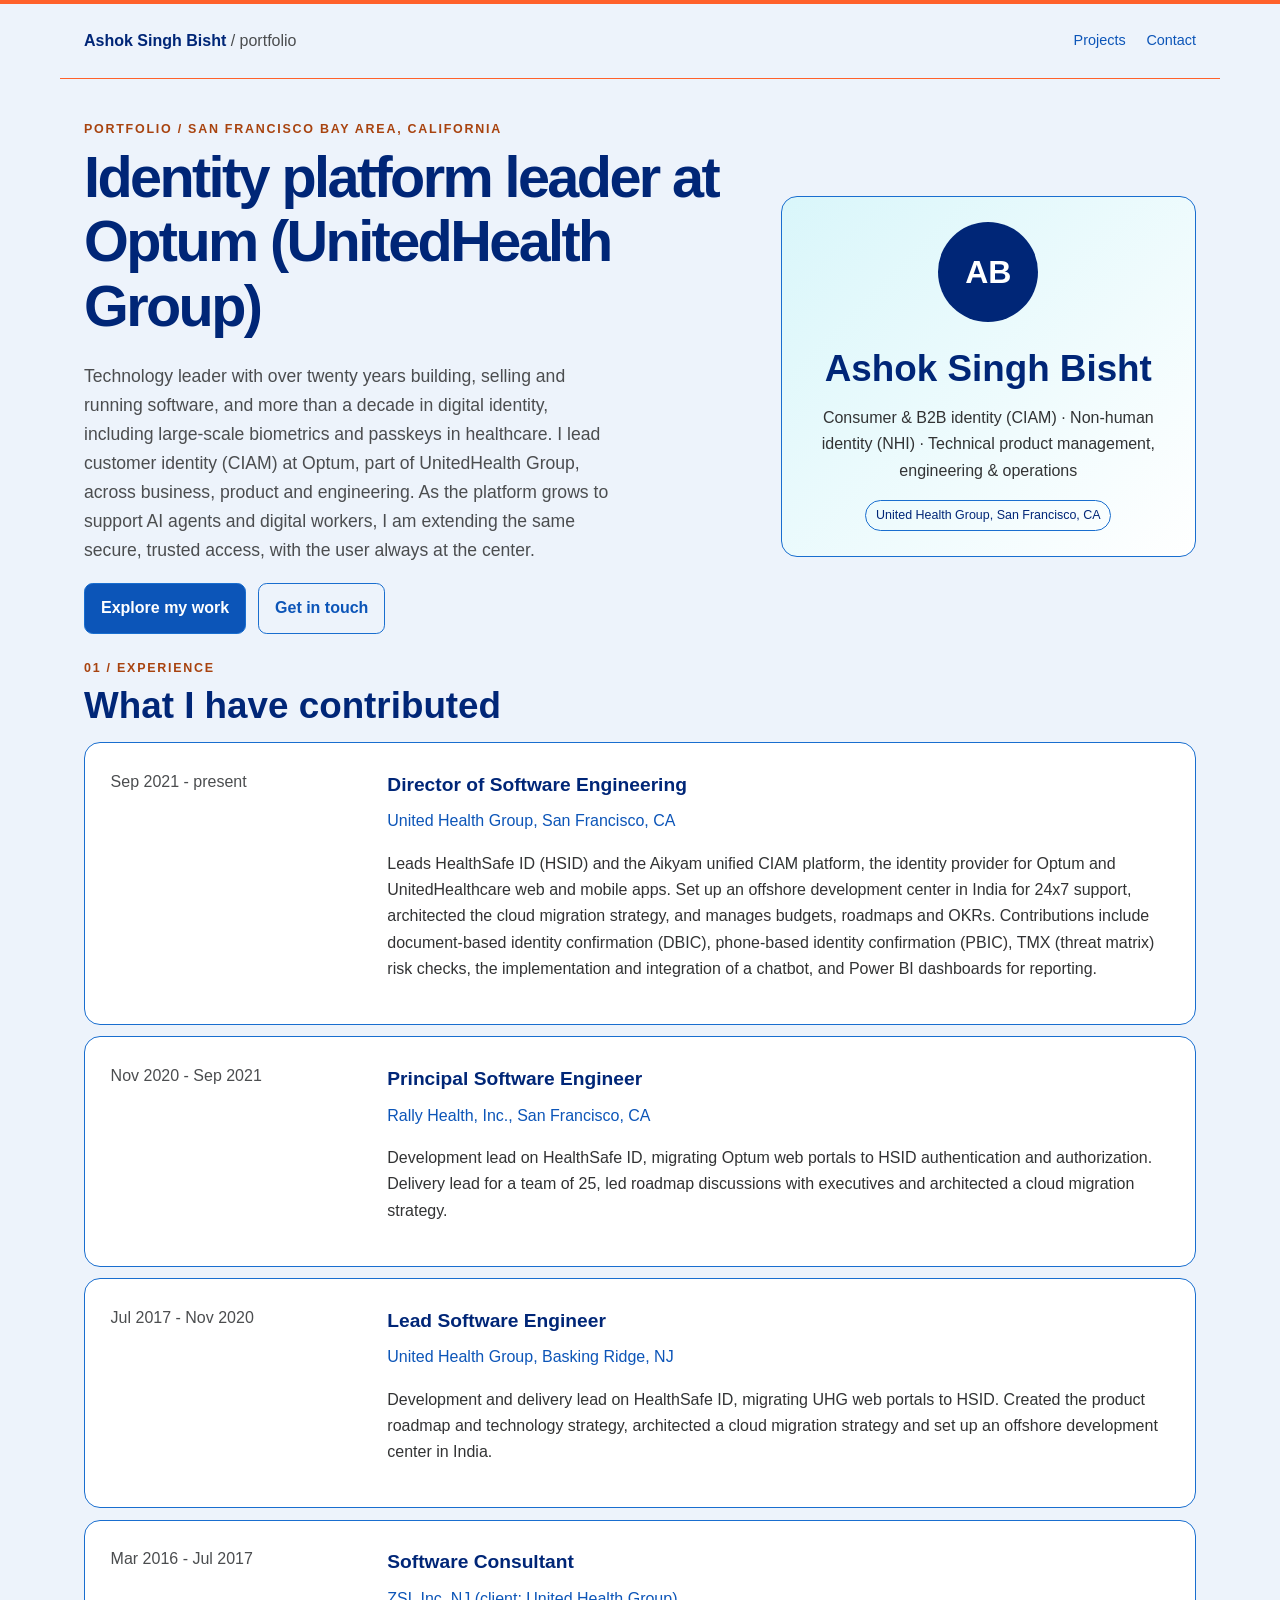
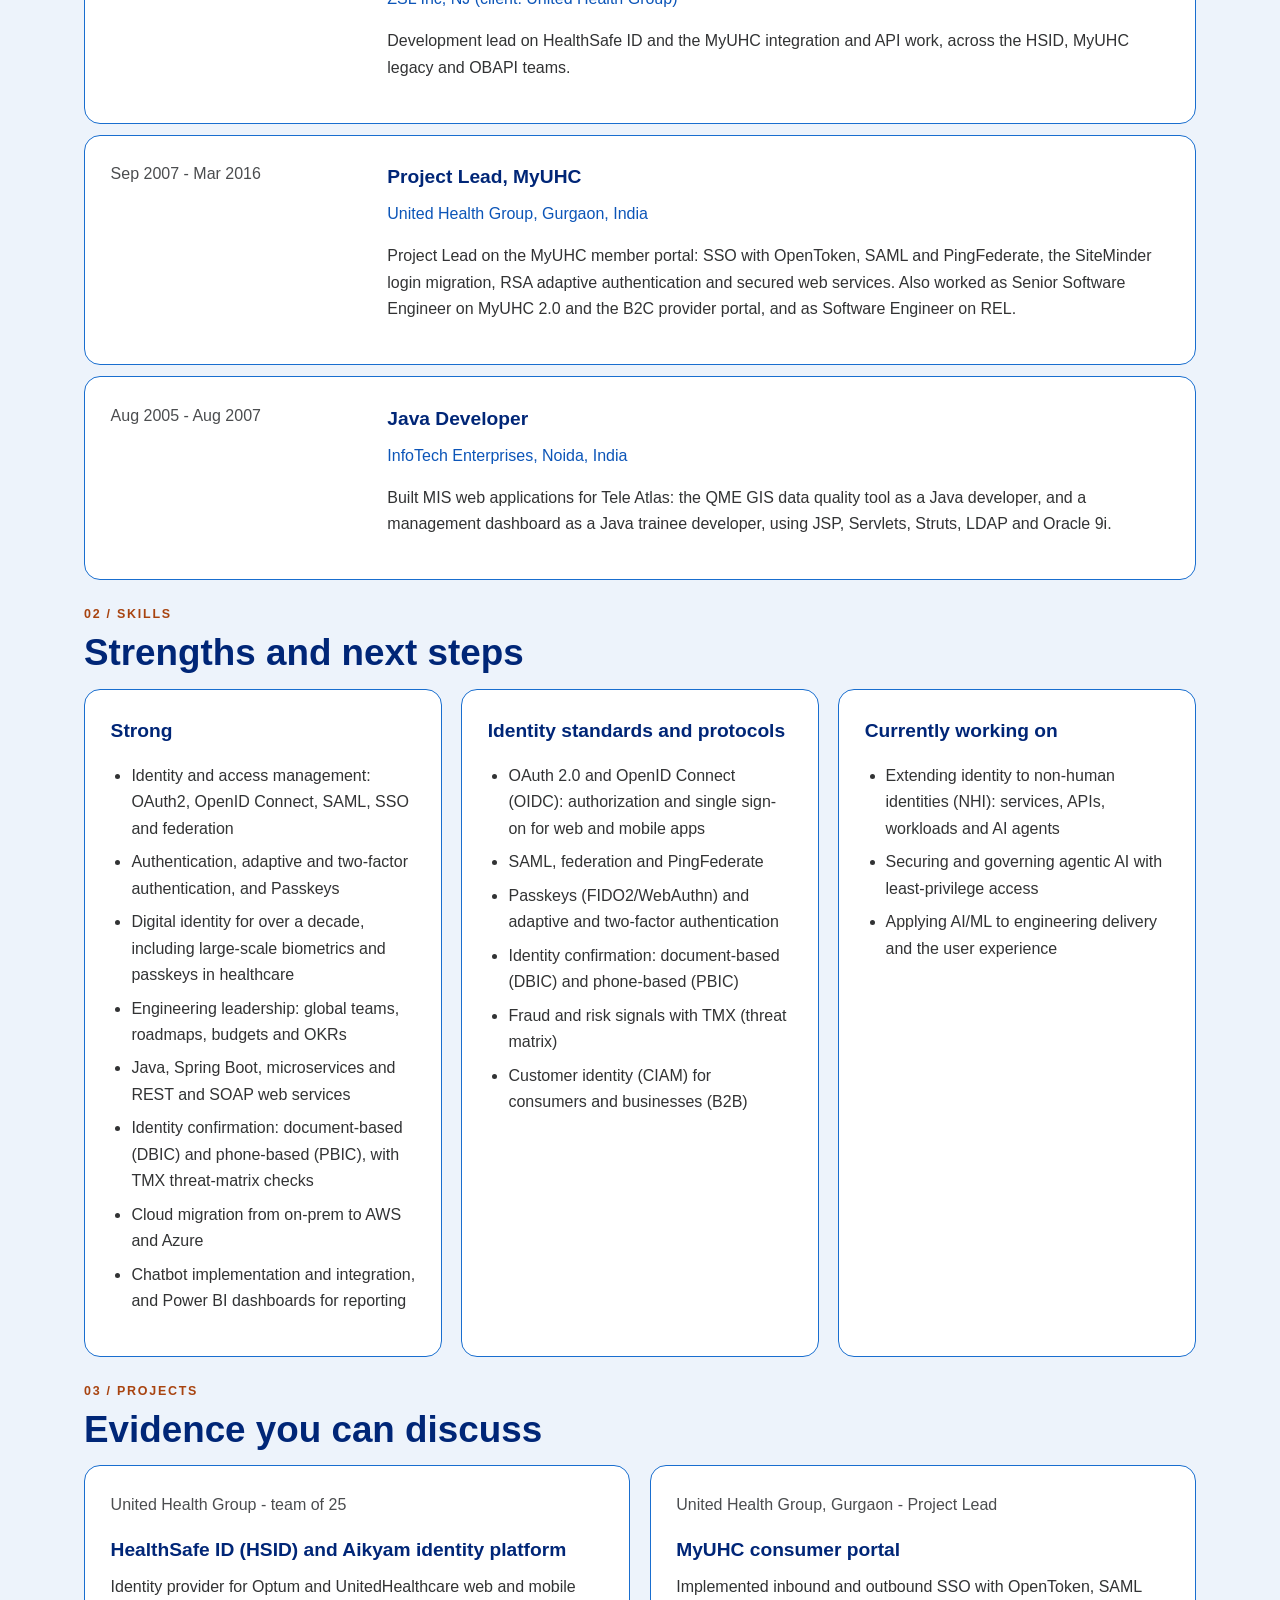
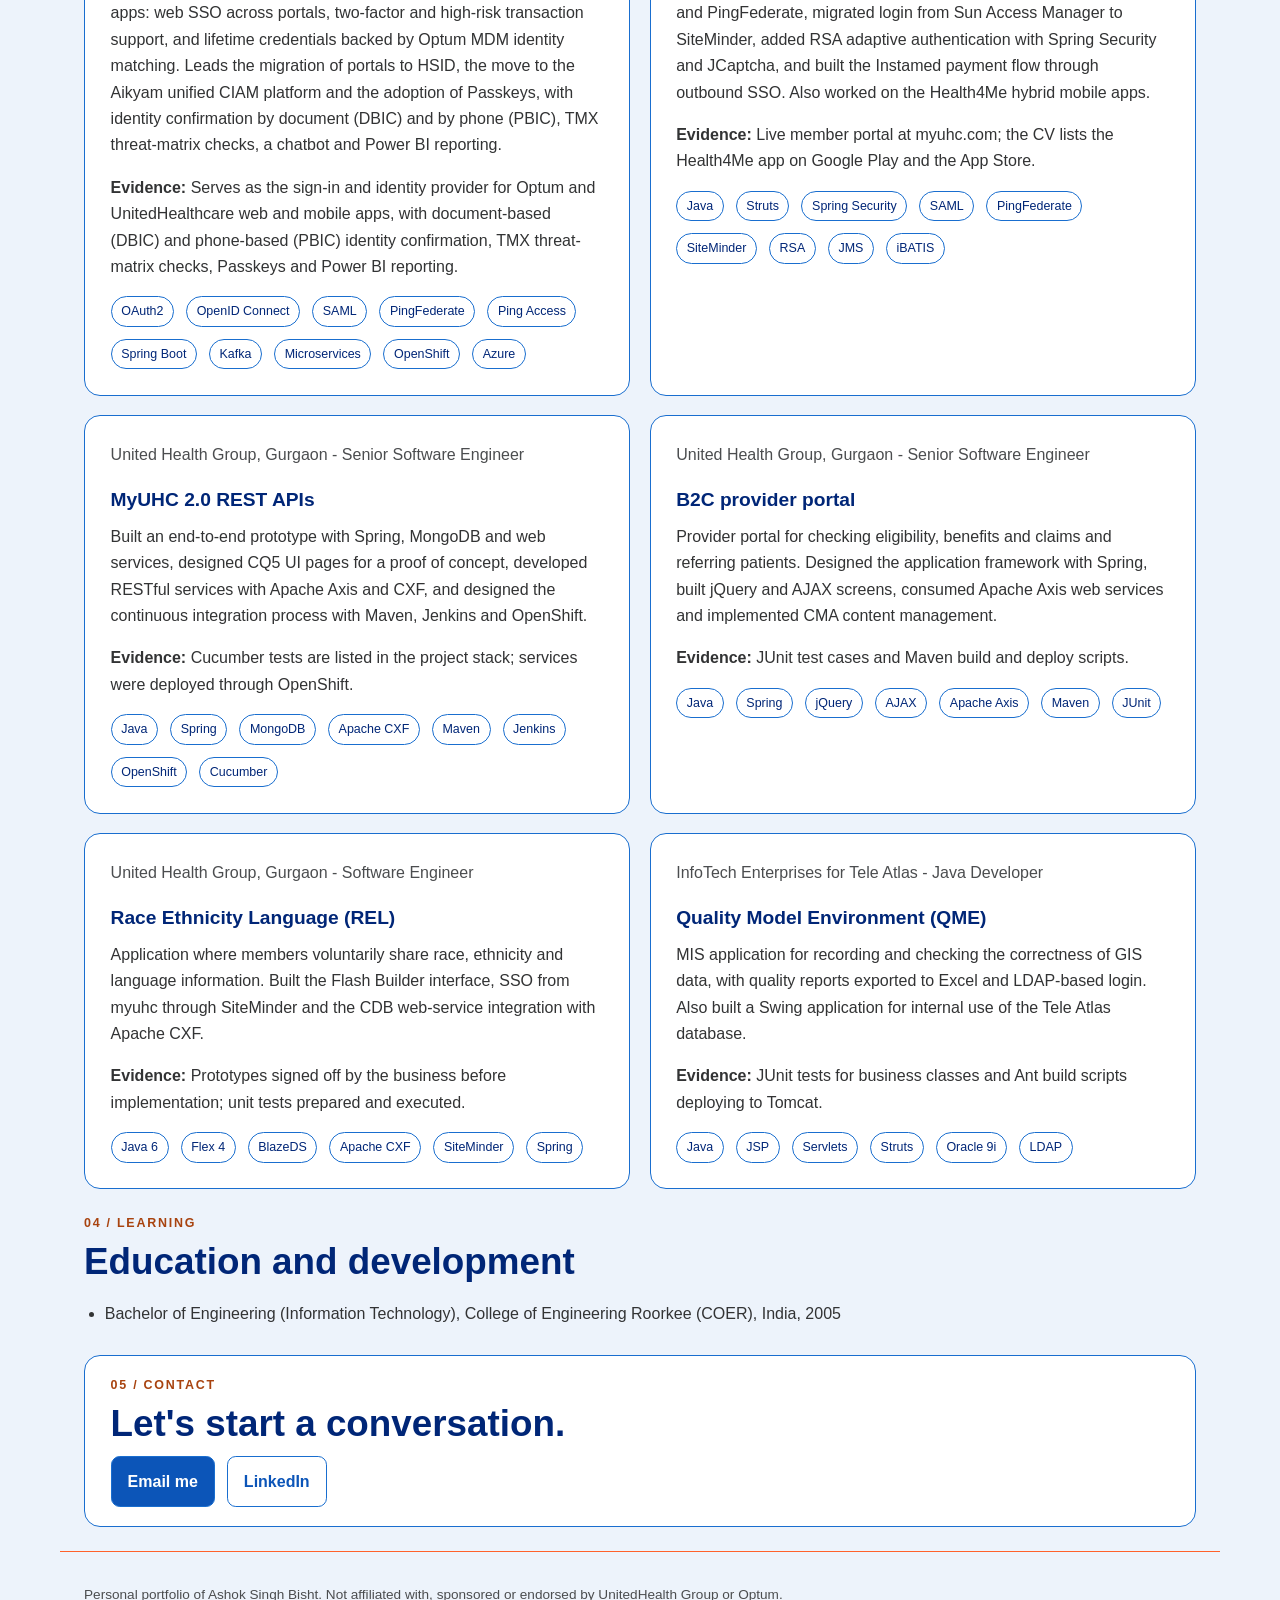
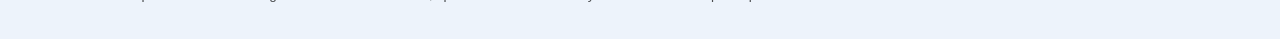
==== commit d15bfcb1: "Update public portfolio Co-Authored-By: Claude Sonnet 5.5 <noreply@anthropic.com>" ====
--- a/index.html
+++ b/index.html
@@ -1 +1 @@
-<!DOCTYPE html><html lang="en" data-scroll-behavior="smooth"><head><meta charSet="utf-8"/><meta name="viewport" content="width=device-width, initial-scale=1"/><link rel="preload" as="image" href="/profile-photo.jpg"/><link rel="stylesheet" href="/_next/static/chunks/3fir8549rt4of.css" data-precedence="next"/><link rel="preload" as="script" fetchPriority="low" href="/_next/static/chunks/1ckvzn7sfprko.js"/><script src="/_next/static/chunks/2r4s4h5xul1n-.js" async=""></script><script src="/_next/static/chunks/2gvu8dyrhibpa.js" async=""></script><script src="/_next/static/chunks/1-9dyrc39prri.js" async=""></script><script src="/_next/static/chunks/turbopack-3-ry682tkyiqk.js" async=""></script><script src="/_next/static/chunks/27gjg8e11zukd.js" async=""></script><script src="/_next/static/chunks/07tnf_-4xkt0j.js" async=""></script><title>Ashok Singh Bisht | Portfolio</title><meta name="description" content="Director of Software Engineering with 20+ years of experience, leading the HealthSafe ID and Aikyam identity platforms that Optum and UnitedHealthcare portals use for authentication and authorization. I build and lead engineering teams, and my work spans OAuth2, OpenID Connect, SAML, adaptive authentication and cloud migration."/><script src="/_next/static/chunks/0cz1d0mv5g_q7.js" noModule=""></script></head><body><div hidden=""><!--$--><!--/$--></div><a class="skip-link" href="#main">Skip to content</a><header class="site-header"><a class="brand" href="/">Ashok Singh Bisht<span> / portfolio</span></a><nav aria-label="Main navigation"><a href="/#projects">Projects</a><a href="/#contact">Contact</a></nav></header><main id="main"><section class="hero section"><div><p class="eyebrow">Portfolio / <!-- -->San Francisco Bay Area, California</p><h1>Digital transformation and identity security leader</h1><p class="intro">Director of Software Engineering with 20+ years of experience, leading the HealthSafe ID and Aikyam identity platforms that Optum and UnitedHealthcare portals use for authentication and authorization. I build and lead engineering teams, and my work spans OAuth2, OpenID Connect, SAML, adaptive authentication and cloud migration.</p><div class="actions"><a class="button" href="#projects">Explore my work</a><a class="button secondary" href="mailto:bishtashok14@gmail.com">Get in touch</a></div></div><div class="identity-card"><img alt="Photo of Ashok Singh Bisht" width="100" height="100" decoding="async" data-nimg="1" class="avatar" style="color:transparent" src="/profile-photo.jpg"/><h2>Ashok Singh Bisht</h2><p>Identity security · Engineering leadership · Healthcare</p><span class="badge">United Health Group, San Francisco, CA</span></div></section><section class="section" id="experience"><p class="eyebrow">01 / Experience</p><h2>What I have contributed</h2><article class="panel experience"><p class="muted">Sep 2021 - present</p><div><h3>Director of Software Engineering</h3><p class="accent">United Health Group, San Francisco, CA</p><p>Leads HealthSafe ID (HSID) and the Aikyam unified CIAM platform, the identity provider for Optum and UnitedHealthcare web and mobile apps. Leads a team of 25, set up an offshore development center in India for 24x7 support, architected the cloud migration strategy and a chatbot, and manages budgets, roadmaps and OKRs.</p></div></article><article class="panel experience"><p class="muted">Nov 2020 - Sep 2021</p><div><h3>Principal Software Engineer</h3><p class="accent">Rally Health, Inc., San Francisco, CA</p><p>Development lead on HealthSafe ID, migrating Optum web portals to HSID authentication and authorization. Delivery lead for a team of 25, led roadmap discussions with executives and architected a cloud migration strategy.</p></div></article><article class="panel experience"><p class="muted">Jul 2017 - Nov 2020</p><div><h3>Lead Software Engineer</h3><p class="accent">United Health Group, Basking Ridge, NJ</p><p>Development and delivery lead on HealthSafe ID, migrating UHG web portals to HSID. Created the product roadmap and technology strategy, architected a cloud migration strategy and set up an offshore development center in India.</p></div></article><article class="panel experience"><p class="muted">Mar 2016 - Jul 2017</p><div><h3>Software Consultant</h3><p class="accent">ZSL Inc, NJ (client: United Health Group)</p><p>Development lead on HealthSafe ID and the MyUHC integration and API work, across the HSID, MyUHC legacy and OBAPI teams.</p></div></article><article class="panel experience"><p class="muted">Sep 2007 - Mar 2016</p><div><h3>Project Lead, MyUHC</h3><p class="accent">United Health Group, Gurgaon, India</p><p>Project Lead on the MyUHC member portal: SSO with OpenToken, SAML and PingFederate, the SiteMinder login migration, RSA adaptive authentication and secured web services. Also worked as Senior Software Engineer on MyUHC 2.0 and the B2C provider portal, and as Software Engineer on REL.</p></div></article><article class="panel experience"><p class="muted">Aug 2005 - Aug 2007</p><div><h3>Java Developer</h3><p class="accent">InfoTech Enterprises, Noida, India</p><p>Built MIS web applications for Tele Atlas: the QME GIS data quality tool as a Java developer, and a management dashboard as a Java trainee developer, using JSP, Servlets, Struts, LDAP and Oracle 9i.</p></div></article></section><section class="section" id="skills"><p class="eyebrow">02 / Skills</p><h2>Strengths and next steps</h2><div class="grid three"><article class="panel"><h3 class="capitalize">strong</h3><ul><li>Identity and access management: OAuth2, OpenID Connect, SAML, SSO and federation</li><li>Authentication, adaptive and two-factor authentication, and Passkeys</li><li>Engineering leadership: global teams, roadmaps, budgets and OKRs</li><li>Java, Spring Boot, microservices and REST and SOAP web services</li><li>Cloud migration from on-prem to AWS and Azure</li></ul></article><article class="panel"><h3 class="capitalize">developing</h3><ul><li>Non-human identity (NHI) management for services, APIs, workloads and AI agents</li><li>Securing and governing agentic AI with least-privilege access</li><li>Applying AI/ML to engineering delivery and user experience</li></ul></article></div></section><section class="section" id="projects"><p class="eyebrow">03 / Projects</p><h2>Evidence you can discuss</h2><div class="grid"><article class="panel project-card"><p class="muted">United Health Group - team of 25</p><h3>HealthSafe ID (HSID) and Aikyam identity platform</h3><p>Identity provider for Optum and UnitedHealthcare web and mobile apps: web SSO across portals, two-factor and high-risk transaction support, and lifetime credentials backed by Optum MDM identity matching. Leads the migration of portals to HSID, the move to the Aikyam unified CIAM platform and the adoption of Passkeys.</p><p><strong>Evidence:</strong> <!-- -->The CV states the platform handles millions of transactions daily, delivered with a team of 25 and an offshore center in India.</p><div class="tags"><span class="badge">OAuth2</span><span class="badge">OpenID Connect</span><span class="badge">SAML</span><span class="badge">PingFederate</span><span class="badge">Ping Access</span><span class="badge">Spring Boot</span><span class="badge">Kafka</span><span class="badge">Microservices</span><span class="badge">OpenShift</span><span class="badge">Azure</span></div></article><article class="panel project-card"><p class="muted">United Health Group, Gurgaon - Project Lead</p><h3>MyUHC consumer portal</h3><p>Implemented inbound and outbound SSO with OpenToken, SAML and PingFederate, migrated login from Sun Access Manager to SiteMinder, added RSA adaptive authentication with Spring Security and JCaptcha, and built the Instamed payment flow through outbound SSO. Also worked on the Health4Me hybrid mobile apps.</p><p><strong>Evidence:</strong> <!-- -->Live member portal at myuhc.com; the CV lists the Health4Me app on Google Play and the App Store.</p><div class="tags"><span class="badge">Java</span><span class="badge">Struts</span><span class="badge">Spring Security</span><span class="badge">SAML</span><span class="badge">PingFederate</span><span class="badge">SiteMinder</span><span class="badge">RSA</span><span class="badge">JMS</span><span class="badge">iBATIS</span></div></article><article class="panel project-card"><p class="muted">United Health Group, Gurgaon - Senior Software Engineer</p><h3>MyUHC 2.0 REST APIs</h3><p>Built an end-to-end prototype with Spring, MongoDB and web services, designed CQ5 UI pages for a proof of concept, developed RESTful services with Apache Axis and CXF, and designed the continuous integration process with Maven, Jenkins and OpenShift.</p><p><strong>Evidence:</strong> <!-- -->Cucumber tests are listed in the project stack; services were deployed through OpenShift.</p><div class="tags"><span class="badge">Java</span><span class="badge">Spring</span><span class="badge">MongoDB</span><span class="badge">Apache CXF</span><span class="badge">Maven</span><span class="badge">Jenkins</span><span class="badge">OpenShift</span><span class="badge">Cucumber</span></div></article><article class="panel project-card"><p class="muted">United Health Group, Gurgaon - Senior Software Engineer</p><h3>B2C provider portal</h3><p>Provider portal for checking eligibility, benefits and claims and referring patients. Designed the application framework with Spring, built jQuery and AJAX screens, consumed Apache Axis web services and implemented CMA content management.</p><p><strong>Evidence:</strong> <!-- -->JUnit test cases and Maven build and deploy scripts.</p><div class="tags"><span class="badge">Java</span><span class="badge">Spring</span><span class="badge">jQuery</span><span class="badge">AJAX</span><span class="badge">Apache Axis</span><span class="badge">Maven</span><span class="badge">JUnit</span></div></article><article class="panel project-card"><p class="muted">United Health Group, Gurgaon - Software Engineer</p><h3>Race Ethnicity Language (REL)</h3><p>Application where members voluntarily share race, ethnicity and language information. Built the Flash Builder interface, SSO from myuhc through SiteMinder and the CDB web-service integration with Apache CXF.</p><p><strong>Evidence:</strong> <!-- -->Prototypes signed off by the business before implementation; unit tests prepared and executed.</p><div class="tags"><span class="badge">Java 6</span><span class="badge">Flex 4</span><span class="badge">BlazeDS</span><span class="badge">Apache CXF</span><span class="badge">SiteMinder</span><span class="badge">Spring</span></div></article><article class="panel project-card"><p class="muted">InfoTech Enterprises for Tele Atlas - Java Developer</p><h3>Quality Model Environment (QME)</h3><p>MIS application for recording and checking the correctness of GIS data, with quality reports exported to Excel and LDAP-based login. Also built a Swing application for internal use of the Tele Atlas database.</p><p><strong>Evidence:</strong> <!-- -->JUnit tests for business classes and Ant build scripts deploying to Tomcat.</p><div class="tags"><span class="badge">Java</span><span class="badge">JSP</span><span class="badge">Servlets</span><span class="badge">Struts</span><span class="badge">Oracle 9i</span><span class="badge">LDAP</span></div></article></div></section><section class="section" id="education"><p class="eyebrow">04 / Learning</p><h2>Education and development</h2><ul><li>Bachelor of Engineering (Information Technology), College of Engineering Roorkee (COER), India, 2005</li></ul></section><section class="section contact panel" id="contact"><p class="eyebrow">05 / Contact</p><h2>Let&#x27;s start a conversation.</h2><div class="actions"><a class="button" href="mailto:bishtashok14@gmail.com">Email me</a><a class="button secondary" href="https://www.linkedin.com/in/ashoksinghbisht/" rel="noreferrer" target="_blank">LinkedIn</a></div></section></main><!--$--><!--/$--><footer class="site-footer">Built from evidence. Improved through practice.</footer><script id="_R_">(globalThis["TURBOPACK"] || (globalThis["TURBOPACK"] = [])).push({"otherChunks":["static/chunks/1ckvzn7sfprko.js","static/chunks/2r4s4h5xul1n-.js","static/chunks/2gvu8dyrhibpa.js","static/chunks/1-9dyrc39prri.js"],"runtimeModuleIds":[94553]});</script><script src="/_next/static/chunks/1ckvzn7sfprko.js" async=""></script><script>(self.__next_f=self.__next_f||[]).push([0])</script><script>self.__next_f.push([1,"1:\"$Sreact.fragment\"\n2:\"/_next/static/chunks/27gjg8e11zukd.js\"\n3:\"/_next/static/chunks/07tnf_-4xkt0j.js\"\n4:I[22016,[\"$2\",\"$3\"],\"\"]\n5:I[39756,[\"$2\"],\"default\"]\n6:I[37457,[\"$2\"],\"default\"]\n8:I[5500,[\"$2\",\"$3\"],\"Image\"]\n14:\"ViewportBoundary\"\n15:I[97367,[\"$2\"],\"$14\"]\n17:\"MetadataBoundary\"\n18:I[97367,[\"$2\"],\"$17\"]\n19:\"$Sreact.suspense\"\n1b:I[68027,[\"$2\"],\"default\",1]\n:HL[\"/_next/static/chunks/3fir8549rt4of.css\",\"style\"]\n7:[[\"children\",{\"s\":\"__PAGE__\",\"h\":512,\"d\":{\"r\":[\"$\",\"$1\",\"c\",{\"children\":[[\"$\",\"main\",null,{\"id\":\"main\",\"children\":[[\"$\",\"section\",null,{\"className\":\"hero section\",\"children\":[[\"$\",\"div\",null,{\"children\":[[\"$\",\"p\",null,{\"className\":\"eyebrow\",\"children\":[\"Portfolio / \",\"San Francisco Bay Area, California\"]}],[\"$\",\"h1\",null,{\"children\":\"Digital transformation and identity security leader\"}],[\"$\",\"p\",null,{\"className\":\"intro\",\"children\":\"Director of Software Engineering with 20+ years of experience, leading the HealthSafe ID and Aikyam identity platforms that Optum and UnitedHealthcare portals use for authentication and authorization. I build and lead engineering teams, and my work spans OAuth2, OpenID Connect, SAML, adaptive authentication and cloud migration.\"}],[\"$\",\"div\",null,{\"className\":\"actions\",\"children\":[[\"$\",\"a\",null,{\"className\":\"button\",\"href\":\"#projects\",\"children\":\"Explore my work\"}],[\"$\",\"a\",null,{\"className\":\"button secondary\",\"href\":\"mailto:bishtashok14@gmail.com\",\"children\":\"Get in touch\"}]]}]]}],[\"$\",\"div\",null,{\"className\":\"identity-card\",\"children\":[[\"$\",\"$L8\",null,{\"className\":\"avatar\",\"src\":\"/profile-photo.jpg\",\"alt\":\"Photo of Ashok Singh Bisht\",\"width\":100,\"height\":100,\"priority\":true}],[\"$\",\"h2\",null,{\"children\":\"Ashok Singh Bisht\"}],[\"$\",\"p\",null,{\"children\":\"Identity security · Engineering leadership · Healthcare\"}],[\"$\",\"span\",null,{\"className\":\"badge\",\"children\":\"United Health Group, San Francisco, CA\"}]]}]]}],[\"$\",\"section\",null,{\"className\":\"section\",\"id\":\"experience\",\"children\":[[\"$\",\"p\",null,{\"className\":\"eyebrow\",\"children\":\"01 / Experience\"}],[\"$\",\"h2\",null,{\"children\":\"What I have contributed\"}],[[\"$\",\"article\",\"Director of Software Engineering-United Health Group, San Francisco, CA\",{\"className\":\"panel experience\",\"children\":[[\"$\",\"p\",null,{\"className\":\"muted\",\"children\":\"Sep 2021 - present\"}],[\"$\",\"div\",null,{\"children\":[[\"$\",\"h3\",null,{\"children\":\"Director of Software Engineering\"}],[\"$\",\"p\",null,{\"className\":\"accent\",\"children\":\"United Health Group, San Francisco, CA\"}],[\"$\",\"p\",null,{\"children\":\"Leads HealthSafe ID (HSID) and the Aikyam unified CIAM platform, the identity provider for Optum and UnitedHealthcare web and mobile apps. Leads a team of 25, set up an offshore development center in India for 24x7 support, architected the cloud migration strategy and a chatbot, and manages budgets, roadmaps and OKRs.\"}]]}]]}],\"$L9\",\"$La\",\"$Lb\",\"$Lc\",\"$Ld\"]]}],\"$Le\",\"$Lf\",\"$L10\",\"$L11\"]}],[\"$L12\"],\"$L13\"]}],\"p\":false,\"v\":null}}]]\n0:{\"P\":null,\"c\":[\"\",\"\"],\"q\":\"\",\"i\":false,\"t\":{\"t\":{\"s\":\"\",\"h\":528,\"d\":{\"r\":[\"$\",\"$1\",\"c\",{\"children\":[[[\"$\",\"link\",\"0\",{\"rel\":\"stylesheet\",\"href\":\"/_next/static/chunks/3fir8549rt4of.css\",\"precedence\":\"next\",\"crossOrigin\":\"$undefined\",\"nonce\":\"$undefined\"}],[\"$\",\"script\",\"script-0\",{\"src\":\"/_next/static/chunks/27gjg8e11zukd.js\",\"async\":true,\"nonce\":\"$undefined\"}]],[\"$\",\"html\",null,{\"lang\":\"en\",\"data-scroll-behavior\":\"smooth\",\"children\":[\"$\",\"body\",null,{\"children\":[[\"$\",\"a\",null,{\"className\":\"skip-link\",\"href\":\"#main\",\"children\":\"Skip to content\"}],[\"$\",\"header\",null,{\"className\":\"site-header\",\"children\":[[\"$\",\"$L4\",null,{\"className\":\"brand\",\"href\":\"/\",\"children\":[\"Ashok Singh Bisht\",[\"$\",\"span\",null,{\"children\":\" / portfolio\"}]]}],[\"$\",\"nav\",null,{\"aria-label\":\"Main navigation\",\"children\":[[\"$\",\"$L4\",null,{\"href\":\"/#projects\",\"children\":\"Projects\"}],[\"$\",\"$L4\",null,{\"href\":\"/#contact\",\"children\":\"Contact\"}],false]}]]}],[\"$\",\"$L5\",null,{\"parallelRouterKey\":\"children\",\"error\":\"$undefined\",\"errorStyles\":\"$undefined\",\"errorScripts\":\"$undefined\",\"template\":[\"$\",\"$L6\",null,{}],\"templateStyles\":\"$undefined\",\"templateScripts\":\"$undefined\",\"notFound\":[[[\"$\",\"title\",null,{\"children\":\"404: This page could not be found.\"}],[\"$\",\"div\",null,{\"style\":{\"fontFamily\":\"system-ui,\\\"Segoe UI\\\",Roboto,Helvetica,Arial,sans-serif,\\\"Apple Color Emoji\\\",\\\"Segoe UI Emoji\\\"\",\"height\":\"100vh\",\"textAlign\":\"center\",\"display\":\"flex\",\"flexDirection\":\"column\",\"alignItems\":\"center\",\"justifyContent\":\"center\"},\"children\":[\"$\",\"div\",null,{\"children\":[[\"$\",\"style\",null,{\"dangerouslySetInnerHTML\":{\"__html\":\"body{color:#000;background:#fff;margin:0}.next-error-h1{border-right:1px solid rgba(0,0,0,.3)}@media (prefers-color-scheme:dark){body{color:#fff;background:#000}.next-error-h1{border-right:1px solid rgba(255,255,255,.3)}}\"}}],[\"$\",\"h1\",null,{\"className\":\"next-error-h1\",\"style\":{\"display\":\"inline-block\",\"margin\":\"0 20px 0 0\",\"padding\":\"0 23px 0 0\",\"fontSize\":24,\"fontWeight\":500,\"verticalAlign\":\"top\",\"lineHeight\":\"49px\"},\"children\":404}],[\"$\",\"div\",null,{\"style\":{\"display\":\"inline-block\"},\"children\":[\"$\",\"h2\",null,{\"style\":{\"fontSize\":14,\"fontWeight\":400,\"lineHeight\":\"49px\",\"margin\":0},\"children\":\"This page could not be found.\"}]}]]}]}]],[]],\"forbidden\":\"$undefined\",\"unauthorized\":\"$undefined\"}],[\"$\",\"footer\",null,{\"className\":\"site-footer\",\"children\":\"Built from evidence. Improved through practice.\"}]]}]}]]}],\"p\":false,\"v\":null},\"c\":\"$Q7\"},\"h\":{\"r\":[\"$\",\"$1\",\"h\",{\"children\":[null,[\"$\",\"$L15\",null,{\"children\":\"$L16\"}],[\"$\",\"$L18\",null,{\"children\":[[\"$\",\"div\",null,{\"hidden\":true,\"children\":[\"$\",\"$19\",null,{\"name\":\"Next.Metadata\",\"children\":\"$L1a\"}]}],null]}],null]}],\"p\":false,\"v\":null}},\"m\":\"$undefined\",\"G\":[\"$1b\",[[\"$\",\"link\",\"0\",{\"rel\":\"stylesheet\",\"href\":\"/_next/static/chunks/3fir8549rt4of.css\",\"precedence\":\"next\",\"crossOrigin\":\"$undefined\",\"nonce\":\"$undefined\"}]]],\"S\":true,\"r\":\"$undefined\",\"s\":\"$undefined\",\"a\":\"$undefined\",\"l\":\"$undefined\",\"p\":\"$undefined\",\"d\":\"$undefined\",\"b\":\"oGr1lOLF_zDC9wICg3JEY\"}\n24:I[97367,[\"$2\"],\"OutletBoundary\"]\n9:[\"$\",\"article\",\"Principal Software Engineer-Rally Health, Inc., San Francisco, CA\",{\"className\":\"panel experience\",\"children\":[[\"$\",\"p\",null,{\"className\":\"muted\",\"children\":\"Nov 2020 - Sep 2021\"}],[\"$\",\"div\",null,{\"children\":[[\"$\",\"h3\",null,{\"children\":\"Principal Software Engineer\"}],[\"$\",\"p\",null,{\"className\":\"accent\",\"children\":\"Rally Health, Inc., San Francisco, CA\"}],[\"$\",\"p\",null,{\"children\":\"Development lead on HealthSafe ID, migrating Optum web portals to HSID authentication and authorization. Delivery lead for a team of 25, led roadmap discussions with executives and architected a cloud migration strategy.\"}]]}]]}]\na:[\"$\",\"article\",\"Lead Software Engineer-United Health Group, Basking Ridge, NJ\",{\"className\":\"panel experience\",\"children\":[[\"$\",\"p\",null,{\"className\":\"muted\",\"children\":\"Jul 2017 - Nov 2020\"}],[\"$\",\"div\",null,{\"children\":[[\"$\",\"h3\",null,{\"children\":\"Lead Software Engineer\"}],[\"$\",\"p\",null,{\"className\":\"accent\",\"children\":\"United Health Group, Basking Ridge, NJ\"}],[\"$\",\"p\",null,{\"children\":\"Development and delivery lead on HealthSafe ID, migrating UHG web portals to HSID. Created the product roadmap and technology strategy, architected a cloud migration strategy and set up an offshore development center in India.\"}]]}]]}]\nb:[\"$\",\"article\",\"Software Consultant-ZSL Inc, NJ (client: United Health Group)\",{\"className\":\"panel experience\",\"children\":[[\"$\",\"p\",null,{\"className\":\"muted\",\"children\":\"Mar 2016 - Jul 2017\"}],[\"$\",\"div\",null,{\"children\":[[\"$\",\"h3\",null,{\"children\":\"Software Consultant\"}],[\"$\",\"p\",null,{\"className\":\"accent\",\"children\":\"ZSL Inc, NJ (client: United Health Group)\"}],[\"$\",\"p\",null,{\"children\":\"Development lead on HealthSafe ID and the MyUHC integration and API work, across the HSID, MyUHC legacy and OBAPI teams.\"}]]}]]}]\nc:[\"$\",\"article\",\"Project Lead, MyUHC-United Health Group, Gurgaon, India\",{\"className\":\"panel experience\",\"children\":[[\"$\",\"p\",null,{\"className\":\"muted\",\"children\":\"Sep 2007 - Mar 2016\"}],[\"$\",\"div\",null,{\"children\":[[\"$\",\"h3\",null,{\"children\":\"Project Lead, MyUHC\"}],[\"$\",\"p\",null,{\"className\":\"accent\",\"children\":\"United Health Group, Gurgaon, India\"}],[\"$\",\"p\",null,{\"children\":\"Project Lead on the MyUHC member portal: SSO with OpenToken, SAML and PingFederate, the SiteMinder login migration, RSA adaptive authentication and secured web services. Also worked as Senior Software Engineer on MyUHC 2.0 and the B2C provider portal, and as Software Engineer on REL.\"}]]}]]}]\nd:[\"$\",\"article\",\"Java Developer-InfoTech Enterprises, Noida, India\",{\"className\":\"panel experience\",\"children\":[[\"$\",\"p\",null,{\"className\":\"muted\",\"children\":\"Aug 2005 - Aug 2007\"}],[\"$\",\"div\",null,{\"children\":[[\"$\",\"h3\",null,{\"children\":\"Java Developer\"}],[\"$\",\"p\",null,{\"className\":\"accent\",\"children\":\"InfoTech Enterprises, Noida, India\"}],[\"$\",\"p\",null,{\"children\":\"Built MIS web applications for Tele Atlas: the QME GIS data quality tool as a Java developer, and a management dashboard as a Java trainee developer, using JSP, Servlets, Struts, LDAP and Oracle 9i.\"}]]}]]}]\ne:[\"$\",\"section\",null,{\"className\":\"section\",\"id\":\"skills\",\"children\":[[\"$\",\"p\",null,{\"className\":\"eyebrow\",\"children\":\"02 / Skills\"}],[\"$\",\"h2\",null,{\"children\":\"Strengths and next steps\"}],[\"$\",\"div\",null,{\"className\":\"grid three\",\"children\":[[\"$\",\"article\",\"strong\",{\"className\":\"panel\",\"children\":[[\"$\",\"h3\",null,{\"className\":\"capitalize\",\"children\":\"strong\"}],[\"$\",\"ul\",null,{\"children\":[[\"$\",\"li\",\"Identity and access management: OAuth2, OpenID Connect, SAML, SSO and federation\",{\"children\":\"Identity and access management: OAuth2, OpenID Connect, SAML, SSO and federation\"}],[\"$\",\"li\",\"Authentication, adaptive and two-factor authentication, and Passkeys\",{\"children\":\"Authentication, adaptive and two-factor authentication, and Passkeys\"}],[\"$\",\"li\",\"Engineering leadership: global teams, roadmaps, budgets and OKRs\",{\"children\":\"Engineering leadership: global teams, roadmaps, budgets and OKRs\"}],[\"$\",\"li\",\"Java, Spring Boot, microservices and REST and SOAP web services\",{\"children\":\"Java, Spring Boot, microservices and REST and SOAP web services\"}],[\"$\",\"li\",\"Cloud migration from on-prem to AWS and Azure\",{\"children\":\"Cloud migration from on-prem to AWS and Azure\"}]]}]]}],[\"$\",\"article\",\"developing\",{\"className\":\"panel\",\"children\":[[\"$\",\"h3\",null,{\"className\":\"capitalize\",\"children\":\"developing\"}],[\"$\",\"ul\",null,{\"children\":[[\"$\",\"li\",\"Non-human identity (NHI) management for services, APIs, workloads and AI agents\",{\"children\":\"Non-human identity (NHI) management for services, APIs, workloads and AI agents\"}],[\"$\",\"li\",\"Securing and governing agentic AI with least-privilege access\",{\"children\":\"Securing and governing agentic AI with least-privilege access\"}],[\"$\",\"li\",\"Applying AI/ML to engineering delivery and user experience\",{\"children\":\"Applying AI/ML to engineering delivery and user experience\"}]]}]]}]]}]]}]\nf:[\"$\",\"section\",null,{\"className\":\"section\",\"id\":\"projects\",\"children\":[[\"$\",\"p\",null,{\"className\":\"eyebrow\",\"children\":\"03 / Projects\"}],[\"$\",\"h2\",null,{\"children\":\"Evidence you can discuss\"}],[\"$\",\"div\",null,{\"className\":\"grid\",\"children\":[[\"$\",\"article\",\"HealthSafe ID (HSID) and Aikyam identity platform\",{\"className\":\"panel project-card\",\"children\":[[\"$\",\"p\",null,{\"className\":\"muted\",\"children\":\"United Health Group - team of 25\"}],[\"$\",\"h3\",null,{\"children\":\"HealthSafe ID (HSID) and Aikyam identity platform\"}],[\"$\",\"p\",null,{\"children\":\"Identity provider for Optum and UnitedHealthcare web and mobile apps: web SSO across portals, two-factor and high-risk transaction support, and lifetime credentials backed by Optum MDM identity matching. Leads the migration of portals to HSID, the move to the Aikyam unified CIAM platform and the adoption of Passkeys.\"}],[\"$\",\"p\",null,{\"children\":[[\"$\",\"strong\",null,{\"children\":\"Evidence:\"}],\" \",\"The CV states the platform handles millions of transactions daily, delivered with a team of 25 and an offshore center in India.\"]}],[\"$\",\"div\",null,{\"className\":\"tags\",\"children\":[[\"$\",\"span\",\"OAuth2\",{\"className\":\"badge\",\"children\":\"OAuth2\"}],[\"$\",\"span\",\"OpenID Connect\",{\"className\":\"badge\",\"children\":\"OpenID Connect\"}],[\"$\",\"span\",\"SAML\",{\"className\":\"badge\",\"children\":\"SAML\"}],[\"$\",\"span\",\"PingFederate\",{\"className\":\"badge\",\"children\":\"PingFederate\"}],[\"$\",\"span\",\"Ping Access\",{\"className\":\"badge\",\"children\":\"Ping Access\"}],[\"$\",\"span\",\"Spring Boot\",{\"className\":\"badge\",\"children\":\"Spring Boot\"}],[\"$\",\"span\",\"Kafka\",{\"className\":\"badge\",\"children\":\"Kafka\"}],[\"$\",\"span\",\"Microservices\",{\"className\":\"badge\",\"children\":\"Microservices\"}],[\"$\",\"span\",\"OpenShift\",{\"className\":\"badge\",\"children\":\"OpenShift\"}],[\"$\",\"span\",\"Azure\",{\"className\":\"badge\",\"children\":\"Azure\"}]]}]]}],[\"$\",\"article\",\"MyUHC consumer portal\",{\"className\":\"panel project-card\",\"children\":[[\"$\",\"p\",null,{\"className\":\"muted\",\"children\":\"United Health Group, Gurgaon - Project Lead\"}],[\"$\",\"h3\",null,{\"children\":\"MyUHC consumer portal\"}],[\"$\",\"p\",null,{\"children\":\"Implemented inbound and outbound SSO with OpenToken, SAML and PingFederate, migrated login from Sun Access Manager to SiteMinder, added RSA adaptive authentication with Spring Security and JCaptcha, and built the Instamed payment flow through outbound SSO. Also worked on the Health4Me hybrid mobile apps.\"}],[\"$\",\"p\",null,{\"children\":[[\"$\",\"strong\",null,{\"children\":\"Evidence:\"}],\" \",\"Live member portal at myuhc.com; the CV lists the Health4Me app on Google Play and the App Store.\"]}],[\"$\",\"div\",null,{\"className\":\"tags\",\"children\":[[\"$\",\"span\",\"Java\",{\"className\":\"badge\",\"children\":\"Java\"}],[\"$\",\"span\",\"Struts\",{\"className\":\"badge\",\"children\":\"Struts\"}],[\"$\",\"span\",\"Spring Security\",{\"className\":\"badge\",\"children\":\"Spring Security\"}],[\"$\",\"span\",\"SAML\",{\"className\":\"badge\",\"children\":\"SAML\"}],[\"$\",\"span\",\"PingFederate\",{\"className\":\"badge\",\"children\":\"PingFederate\"}],[\"$\",\"span\",\"SiteMinder\",{\"className\":\"badge\",\"children\":\"SiteMinder\"}],[\"$\",\"span\",\"RSA\",{\"className\":\"badge\",\"children\":\"RSA\"}],[\"$\",\"span\",\"JMS\",{\"className\":\"badge\",\"children\":\"JMS\"}],[\"$\",\"span\",\"iBATIS\",{\"className\":\"badge\",\"children\":\"iBATIS\"}]]}]]}],[\"$\",\"article\",\"MyUHC 2.0 REST APIs\",{\"className\":\"panel project-card\",\"children\":[[\"$\",\"p\",null,{\"className\":\"muted\",\"children\":\"United Health Group, Gurgaon - Senior Software Engineer\"}],[\"$\",\"h3\",null,{\"children\":\"MyUHC 2.0 REST APIs\"}],[\"$\",\"p\",null,{\"children\":\"Built an end-to-end prototype with Spring, MongoDB and web services, designed CQ5 UI pages for a proof of concept, developed RESTful services with Apache Axis and CXF, and designed the continuous integration process with Maven, Jenkins and OpenShift.\"}],[\"$\",\"p\",null,{\"children\":[[\"$\",\"strong\",null,{\"children\":\"Evidence:\"}],\" \",\"Cucumber tests are listed in the project stack; services were deployed through OpenShift.\"]}],[\"$\",\"div\",null,{\"className\":\"tags\",\"children\":[[\"$\",\"span\",\"Java\",{\"className\":\"badge\",\"children\":\"Java\"}],[\"$\",\"span\",\"Spring\",{\"className\":\"badge\",\"children\":\"Spring\"}],[\"$\",\"span\",\"MongoDB\",{\"className\":\"badge\",\"children\":\"MongoDB\"}],\"$L1c\",\"$L1d\",\"$L1e\",\"$L1f\",\"$L20\"]}]]}],\"$L21\",\"$L22\",\"$L23\"]}]]}]\n10:[\"$\",\"section\",null,{\"className\":\"section\",\"id\":\"education\",\"children\":[[\"$\",\"p\",null,{\"className\":\"eyebrow\",\"children\":\"04 / Learning\"}],[\"$\",\"h2\",null,{\"children\":\"Education and development\"}],[\"$\",\"ul\",null,{\"children\":[[\"$\",\"li\",\"Bachelor of Engineering (Information Technology), College of Engineering Roorkee (COER), India, 2005\",{\"children\":\"Bachelor of Engineering (Information Technology), College of Engineering Roorkee (COER), India, 2005\"}]]}]]}]\n11:[\"$\",\"section\",null,{\"className\":\"section contact panel\",\"id\":\"contact\",\"children\":[[\"$\",\"p\",null,{\"className\":\"eyebrow\",\"children\":\"05 / Contact\"}],[\"$\",\"h2\",null,{\"children\":\"Let's start a conversation.\"}],[\"$\",\"div\",null,{\"className\":\"actions\",\"children\":[[\"$\",\"a\",null,{\"className\":\"button\",\"href\":\"mailto:bishtashok14@gmail.com\",\"children\":\"Email me\"}],[\"$\",\"a\",null,{\"className\":\"button secondary\",\"href\":\"https://www.linkedin.com/in/ashoksinghbisht/\",\"rel\":\"noreferrer\",\"target\":\"_blank\",\"children\":\"LinkedIn\"}]]}],false]}]\n12:[\"$\",\"script\",\"script-0\",{\"src\":\"/_next/static/chunks/07tnf_-4xkt0j.js\",\"async\":true,\"nonce\":\"$undefined\"}]\n13:[\"$\",\"$L24\",null,{\"children\":[\"$\",\"$19\",null,{\"name\":\"Next.MetadataOutlet\",\"children\":\"$@25\"}]}]\n1c:[\"$\",\"span\",\"Apache CXF\",{\"className\":\"badge\",\"children\":\"Apache CXF\"}]\n1d:[\"$\",\"span\",\"Maven\",{\"className\":\"badge\",\"children\":\"Maven\"}]\n1e:[\"$\",\"span\",\"Jenkins\",{\"className\":\"badge\",\"children\":\"Jenkins\"}]\n1f:[\"$\",\"span\",\"OpenShift\",{\"className\":\"badge\",\"children\":\"OpenShift\"}]\n20:[\"$\",\"span\",\"Cucumber\",{\"className\":\"badge\",\"children\":\"Cucumber\"}]\n21:[\"$\",\"article\",\"B2C provider portal\",{\"className\":\"panel project-card\",\"children\":[[\"$\",\"p\",null,{\"className\":\"muted\",\"children\":\"United Health Group, Gurgaon - Senior Software Engineer\"}],[\"$\",\"h3\",null,{\"children\":\"B2C provider portal\"}],[\"$\",\"p\",null,{\"children\":\"Provider portal for checking eligibility, benefits and claims and referring patients. Designed the application framework with Spring, built jQuery and AJAX screens, consumed Apache Axis web services and implemented CMA content management.\"}],[\"$\",\"p\",null,{\"children\":[[\"$\",\"strong\",null,{\"children\":\"Evidence:\"}],\" \",\"JUnit test cases and Maven build and deploy scripts.\"]}],[\"$\",\"div\",null,{\"className\":\"tags\",\"children\":[[\"$\",\"span\",\"Java\",{\"className\":\"badge\",\"children\":\"Java\"}],[\"$\",\"span\",\"Spring\",{\"className\":\"badge\",\"children\":\"Spring\"}],[\"$\",\"span\",\"jQuery\",{\"className\":\"badge\",\"children\":\"jQuery\"}],[\"$\",\"span\",\"AJAX\",{\"className\":\"badge\",\"children\":\"AJAX\"}],[\"$\",\"span\",\"Apache Axis\",{\"className\":\"badge\",\"children\":\"Apache Axis\"}],[\"$\",\"span\",\"Maven\",{\"className\":\"badge\",\"children\":\"Maven\"}],[\"$\",\"span\",\"JUnit\",{\"className\":\"badge\",\"children\":\"JUnit\"}]]}]]}]\n22:[\"$\",\"article\",\"Race Ethnicity Language (REL)\",{\"className\":\"panel project-card\",\"children\":[[\"$\",\"p\",null,{\"className\":\"muted\",\"children\":\"United Health Group, Gurgaon - Software Engineer\"}],[\"$\",\"h3\",null,{\"children\":\"Race Ethnicity Language (REL)\"}],[\"$\",\"p\",null,{\"children\":\"Application where members voluntarily share race, ethnicity and language information. Built the Flash Builder interface, SSO from myuhc through SiteMinder and the CDB web-service integration with Apache CXF.\"}],[\"$\",\"p\",null,{\"children\":[[\"$\",\"strong\",null,{\"children\":\"Evidence:\"}],\" \",\"Prototypes signed off by the business before implementation; unit tests prepared and executed.\"]}],[\"$\",\"div\",null,{\"className\":\"tags\",\"children\":[[\"$\",\"span\",\"Java 6\",{\"className\":\"badge\",\"children\":\"Java 6\"}],[\"$\",\"span\",\"Flex 4\",{\"className\":\"badge\",\"children\":\"Flex 4\"}],[\"$\",\"span\",\"BlazeDS\",{\"className\":\"badge\",\"children\":\"BlazeDS\"}],[\"$\",\"span\",\"Apache CXF\",{\"className\":\"badge\",\"children\":\"Apache CXF\"}],[\"$\",\"span\",\"SiteMinder\",{\"className\":\"badge\",\"children\":\"SiteMinder\"}],[\"$\",\"span\",\"Spring\",{\"className\":\"badge\",\"children\":\"Spring\"}]]}]]}]\n23:[\"$\",\"article\",\"Quality Model Environment (QME)\",{\"className\":\"panel project-card\",\"children\":[[\"$\",\"p\",null,{\"className\":\"muted\",\"children\":\"InfoTech Enterprises for Tele Atlas - Java Developer\"}],[\"$\",\"h3\",null,{\"children\":\"Quality Model Environment (QME)\"}],[\"$\",\"p\",null,{\"children\":\"MIS application for recording and checking the correctness of GIS data, with quality reports exported to Excel and LDAP-based login. Also built a Swing application for internal use of the Tele Atlas database.\"}],[\"$\",\"p\",null,{\"children\":[[\"$\",\"strong\",null,{\"children\":\"Evidence:\"}],\" \",\"JUnit tests for business classes and Ant build scripts deploying to Tomcat.\"]}],[\"$\",\"div\",null,{\"className\":\"tags\",\"children\":[[\"$\",\"span\",\"Java\",{\"className\":\"badge\",\"children\":\"Java\"}],[\"$\",\"span\",\"JSP\",{\"className\":\"badge\",\"children\":\"JSP\"}],[\"$\",\"span\",\"Servlets\",{\"className\":\"badge\",\"children\":\"Servlets\"}],[\"$\",\"span\",\"Struts\",{\"className\":\"badge\",\"children\":\"Struts\"}],[\"$\",\"span\",\"Oracle 9i\",{\"className\":\"badge\",\"children\":\"Oracle 9i\"}],[\"$\",\"span\",\"LDAP\",{\"className\":\"badge\",\"children\":\"LDAP\"}]]}]]}]\n16:[[\"$\",\"meta\",\"0\",{\"charSet\":\"utf-8\"}],[\"$\",\"meta\",\"1\",{\"name\":\"viewport\",\"content\":\"width=device-width, initial-scale=1\"}]]\n1a:[[\"$\",\"title\",\"0\",{\"children\":\"Ashok Singh Bisht | Portfolio\"}],[\"$\",\"meta\",\"1\",{\"name\":\"description\",\"content\":\"Director of Software Engineering with 20+ years of experience, leading the HealthSafe ID and Aikyam identity platforms that Optum and UnitedHealthcare portals use for authentication and authorization. I build and lead engineering teams, and my work spans OAuth2, OpenID Connect, SAML, adaptive authentication and cloud migration.\"}]]\n25:null\n"])</script></body></html>+<!DOCTYPE html><html lang="en" data-scroll-behavior="smooth"><head><meta charSet="utf-8"/><meta name="viewport" content="width=device-width, initial-scale=1"/><link rel="stylesheet" href="/_next/static/chunks/3spr8x0y-0po3.css" data-precedence="next"/><link rel="preload" as="script" fetchPriority="low" href="/_next/static/chunks/1ckvzn7sfprko.js"/><script src="/_next/static/chunks/2r4s4h5xul1n-.js" async=""></script><script src="/_next/static/chunks/2gvu8dyrhibpa.js" async=""></script><script src="/_next/static/chunks/1-9dyrc39prri.js" async=""></script><script src="/_next/static/chunks/turbopack-3-ry682tkyiqk.js" async=""></script><script src="/_next/static/chunks/27gjg8e11zukd.js" async=""></script><script src="/_next/static/chunks/07tnf_-4xkt0j.js" async=""></script><title>Ashok Singh Bisht | Portfolio</title><meta name="description" content="Technology leader with over twenty years building, selling and running software, and more than a decade in digital identity, including large-scale biometrics and passkeys in healthcare. I lead customer identity (CIAM) at Optum, part of UnitedHealth Group, across business, product and engineering. As the platform grows to support AI agents and digital workers, I am extending the same secure, trusted access, with the user always at the center."/><script src="/_next/static/chunks/0cz1d0mv5g_q7.js" noModule=""></script></head><body><div hidden=""><!--$--><!--/$--></div><a class="skip-link" href="#main">Skip to content</a><header class="site-header"><a class="brand" href="/">Ashok Singh Bisht<span> / portfolio</span></a><nav aria-label="Main navigation"><a href="/#projects">Projects</a><a href="/#contact">Contact</a></nav></header><main id="main"><section class="hero section"><div><p class="eyebrow">Portfolio / <!-- -->San Francisco Bay Area, California</p><h1>Identity platform leader at Optum (UnitedHealth Group)</h1><p class="intro">Technology leader with over twenty years building, selling and running software, and more than a decade in digital identity, including large-scale biometrics and passkeys in healthcare. I lead customer identity (CIAM) at Optum, part of UnitedHealth Group, across business, product and engineering. As the platform grows to support AI agents and digital workers, I am extending the same secure, trusted access, with the user always at the center.</p><div class="actions"><a class="button" href="#projects">Explore my work</a><a class="button secondary" href="mailto:bishtashok14@gmail.com">Get in touch</a></div></div><div class="identity-card"><span class="avatar" aria-hidden="true">AB</span><h2>Ashok Singh Bisht</h2><p>Consumer &amp; B2B identity (CIAM) · Non-human identity (NHI) · Technical product management, engineering &amp; operations</p><span class="badge">United Health Group, San Francisco, CA</span></div></section><section class="section" id="experience"><p class="eyebrow">01 / Experience</p><h2>What I have contributed</h2><article class="panel experience"><p class="muted">Sep 2021 - present</p><div><h3>Director of Software Engineering</h3><p class="accent">United Health Group, San Francisco, CA</p><p>Leads HealthSafe ID (HSID) and the Aikyam unified CIAM platform, the identity provider for Optum and UnitedHealthcare web and mobile apps. Set up an offshore development center in India for 24x7 support, architected the cloud migration strategy, and manages budgets, roadmaps and OKRs. Contributions include document-based identity confirmation (DBIC), phone-based identity confirmation (PBIC), TMX (threat matrix) risk checks, the implementation and integration of a chatbot, and Power BI dashboards for reporting.</p></div></article><article class="panel experience"><p class="muted">Nov 2020 - Sep 2021</p><div><h3>Principal Software Engineer</h3><p class="accent">Rally Health, Inc., San Francisco, CA</p><p>Development lead on HealthSafe ID, migrating Optum web portals to HSID authentication and authorization. Delivery lead for a team of 25, led roadmap discussions with executives and architected a cloud migration strategy.</p></div></article><article class="panel experience"><p class="muted">Jul 2017 - Nov 2020</p><div><h3>Lead Software Engineer</h3><p class="accent">United Health Group, Basking Ridge, NJ</p><p>Development and delivery lead on HealthSafe ID, migrating UHG web portals to HSID. Created the product roadmap and technology strategy, architected a cloud migration strategy and set up an offshore development center in India.</p></div></article><article class="panel experience"><p class="muted">Mar 2016 - Jul 2017</p><div><h3>Software Consultant</h3><p class="accent">ZSL Inc, NJ (client: United Health Group)</p><p>Development lead on HealthSafe ID and the MyUHC integration and API work, across the HSID, MyUHC legacy and OBAPI teams.</p></div></article><article class="panel experience"><p class="muted">Sep 2007 - Mar 2016</p><div><h3>Project Lead, MyUHC</h3><p class="accent">United Health Group, Gurgaon, India</p><p>Project Lead on the MyUHC member portal: SSO with OpenToken, SAML and PingFederate, the SiteMinder login migration, RSA adaptive authentication and secured web services. Also worked as Senior Software Engineer on MyUHC 2.0 and the B2C provider portal, and as Software Engineer on REL.</p></div></article><article class="panel experience"><p class="muted">Aug 2005 - Aug 2007</p><div><h3>Java Developer</h3><p class="accent">InfoTech Enterprises, Noida, India</p><p>Built MIS web applications for Tele Atlas: the QME GIS data quality tool as a Java developer, and a management dashboard as a Java trainee developer, using JSP, Servlets, Struts, LDAP and Oracle 9i.</p></div></article></section><section class="section" id="skills"><p class="eyebrow">02 / Skills</p><h2>Strengths and next steps</h2><div class="grid three"><article class="panel"><h3>Strong</h3><ul><li>Identity and access management: OAuth2, OpenID Connect, SAML, SSO and federation</li><li>Authentication, adaptive and two-factor authentication, and Passkeys</li><li>Digital identity for over a decade, including large-scale biometrics and passkeys in healthcare</li><li>Engineering leadership: global teams, roadmaps, budgets and OKRs</li><li>Java, Spring Boot, microservices and REST and SOAP web services</li><li>Identity confirmation: document-based (DBIC) and phone-based (PBIC), with TMX threat-matrix checks</li><li>Cloud migration from on-prem to AWS and Azure</li><li>Chatbot implementation and integration, and Power BI dashboards for reporting</li></ul></article><article class="panel"><h3>Identity standards and protocols</h3><ul><li>OAuth 2.0 and OpenID Connect (OIDC): authorization and single sign-on for web and mobile apps</li><li>SAML, federation and PingFederate</li><li>Passkeys (FIDO2/WebAuthn) and adaptive and two-factor authentication</li><li>Identity confirmation: document-based (DBIC) and phone-based (PBIC)</li><li>Fraud and risk signals with TMX (threat matrix)</li><li>Customer identity (CIAM) for consumers and businesses (B2B)</li></ul></article><article class="panel"><h3>Currently working on</h3><ul><li>Extending identity to non-human identities (NHI): services, APIs, workloads and AI agents</li><li>Securing and governing agentic AI with least-privilege access</li><li>Applying AI/ML to engineering delivery and the user experience</li></ul></article></div></section><section class="section" id="projects"><p class="eyebrow">03 / Projects</p><h2>Evidence you can discuss</h2><div class="grid"><article class="panel project-card"><p class="muted">United Health Group - team of 25</p><h3>HealthSafe ID (HSID) and Aikyam identity platform</h3><p>Identity provider for Optum and UnitedHealthcare web and mobile apps: web SSO across portals, two-factor and high-risk transaction support, and lifetime credentials backed by Optum MDM identity matching. Leads the migration of portals to HSID, the move to the Aikyam unified CIAM platform and the adoption of Passkeys, with identity confirmation by document (DBIC) and by phone (PBIC), TMX threat-matrix checks, a chatbot and Power BI reporting.</p><p><strong>Evidence:</strong> <!-- -->Serves as the sign-in and identity provider for Optum and UnitedHealthcare web and mobile apps, with document-based (DBIC) and phone-based (PBIC) identity confirmation, TMX threat-matrix checks, Passkeys and Power BI reporting.</p><div class="tags"><span class="badge">OAuth2</span><span class="badge">OpenID Connect</span><span class="badge">SAML</span><span class="badge">PingFederate</span><span class="badge">Ping Access</span><span class="badge">Spring Boot</span><span class="badge">Kafka</span><span class="badge">Microservices</span><span class="badge">OpenShift</span><span class="badge">Azure</span></div></article><article class="panel project-card"><p class="muted">United Health Group, Gurgaon - Project Lead</p><h3>MyUHC consumer portal</h3><p>Implemented inbound and outbound SSO with OpenToken, SAML and PingFederate, migrated login from Sun Access Manager to SiteMinder, added RSA adaptive authentication with Spring Security and JCaptcha, and built the Instamed payment flow through outbound SSO. Also worked on the Health4Me hybrid mobile apps.</p><p><strong>Evidence:</strong> <!-- -->Live member portal at myuhc.com; the CV lists the Health4Me app on Google Play and the App Store.</p><div class="tags"><span class="badge">Java</span><span class="badge">Struts</span><span class="badge">Spring Security</span><span class="badge">SAML</span><span class="badge">PingFederate</span><span class="badge">SiteMinder</span><span class="badge">RSA</span><span class="badge">JMS</span><span class="badge">iBATIS</span></div></article><article class="panel project-card"><p class="muted">United Health Group, Gurgaon - Senior Software Engineer</p><h3>MyUHC 2.0 REST APIs</h3><p>Built an end-to-end prototype with Spring, MongoDB and web services, designed CQ5 UI pages for a proof of concept, developed RESTful services with Apache Axis and CXF, and designed the continuous integration process with Maven, Jenkins and OpenShift.</p><p><strong>Evidence:</strong> <!-- -->Cucumber tests are listed in the project stack; services were deployed through OpenShift.</p><div class="tags"><span class="badge">Java</span><span class="badge">Spring</span><span class="badge">MongoDB</span><span class="badge">Apache CXF</span><span class="badge">Maven</span><span class="badge">Jenkins</span><span class="badge">OpenShift</span><span class="badge">Cucumber</span></div></article><article class="panel project-card"><p class="muted">United Health Group, Gurgaon - Senior Software Engineer</p><h3>B2C provider portal</h3><p>Provider portal for checking eligibility, benefits and claims and referring patients. Designed the application framework with Spring, built jQuery and AJAX screens, consumed Apache Axis web services and implemented CMA content management.</p><p><strong>Evidence:</strong> <!-- -->JUnit test cases and Maven build and deploy scripts.</p><div class="tags"><span class="badge">Java</span><span class="badge">Spring</span><span class="badge">jQuery</span><span class="badge">AJAX</span><span class="badge">Apache Axis</span><span class="badge">Maven</span><span class="badge">JUnit</span></div></article><article class="panel project-card"><p class="muted">United Health Group, Gurgaon - Software Engineer</p><h3>Race Ethnicity Language (REL)</h3><p>Application where members voluntarily share race, ethnicity and language information. Built the Flash Builder interface, SSO from myuhc through SiteMinder and the CDB web-service integration with Apache CXF.</p><p><strong>Evidence:</strong> <!-- -->Prototypes signed off by the business before implementation; unit tests prepared and executed.</p><div class="tags"><span class="badge">Java 6</span><span class="badge">Flex 4</span><span class="badge">BlazeDS</span><span class="badge">Apache CXF</span><span class="badge">SiteMinder</span><span class="badge">Spring</span></div></article><article class="panel project-card"><p class="muted">InfoTech Enterprises for Tele Atlas - Java Developer</p><h3>Quality Model Environment (QME)</h3><p>MIS application for recording and checking the correctness of GIS data, with quality reports exported to Excel and LDAP-based login. Also built a Swing application for internal use of the Tele Atlas database.</p><p><strong>Evidence:</strong> <!-- -->JUnit tests for business classes and Ant build scripts deploying to Tomcat.</p><div class="tags"><span class="badge">Java</span><span class="badge">JSP</span><span class="badge">Servlets</span><span class="badge">Struts</span><span class="badge">Oracle 9i</span><span class="badge">LDAP</span></div></article></div></section><section class="section" id="education"><p class="eyebrow">04 / Learning</p><h2>Education and development</h2><ul><li>Bachelor of Engineering (Information Technology), College of Engineering Roorkee (COER), India, 2005</li></ul></section><section class="section contact panel" id="contact"><p class="eyebrow">05 / Contact</p><h2>Let&#x27;s start a conversation.</h2><div class="actions"><a class="button" href="mailto:bishtashok14@gmail.com">Email me</a><a class="button secondary" href="https://www.linkedin.com/in/ashoksinghbisht/" rel="noreferrer" target="_blank">LinkedIn</a></div></section></main><!--$--><!--/$--><footer class="site-footer">Personal portfolio of <!-- -->Ashok Singh Bisht<!-- -->. Not affiliated with, sponsored or endorsed by UnitedHealth Group or Optum.</footer><script id="_R_">(globalThis["TURBOPACK"] || (globalThis["TURBOPACK"] = [])).push({"otherChunks":["static/chunks/1ckvzn7sfprko.js","static/chunks/2r4s4h5xul1n-.js","static/chunks/2gvu8dyrhibpa.js","static/chunks/1-9dyrc39prri.js"],"runtimeModuleIds":[94553]});</script><script src="/_next/static/chunks/1ckvzn7sfprko.js" async=""></script><script>(self.__next_f=self.__next_f||[]).push([0])</script><script>self.__next_f.push([1,"1:\"$Sreact.fragment\"\n2:\"/_next/static/chunks/27gjg8e11zukd.js\"\n3:\"/_next/static/chunks/07tnf_-4xkt0j.js\"\n4:I[22016,[\"$2\",\"$3\"],\"\"]\n5:I[39756,[\"$2\"],\"default\"]\n6:I[37457,[\"$2\"],\"default\"]\n15:\"ViewportBoundary\"\n16:I[97367,[\"$2\"],\"$15\"]\n18:\"MetadataBoundary\"\n19:I[97367,[\"$2\"],\"$18\"]\n1a:\"$Sreact.suspense\"\n1c:I[68027,[\"$2\"],\"default\",1]\n:HL[\"/_next/static/chunks/3spr8x0y-0po3.css\",\"style\"]\n7:[[\"children\",{\"s\":\"__PAGE__\",\"h\":512,\"d\":{\"r\":[\"$\",\"$1\",\"c\",{\"children\":[[\"$\",\"main\",null,{\"id\":\"main\",\"children\":[[\"$\",\"section\",null,{\"className\":\"hero section\",\"children\":[[\"$\",\"div\",null,{\"children\":[[\"$\",\"p\",null,{\"className\":\"eyebrow\",\"children\":[\"Portfolio / \",\"San Francisco Bay Area, California\"]}],[\"$\",\"h1\",null,{\"children\":\"Identity platform leader at Optum (UnitedHealth Group)\"}],[\"$\",\"p\",null,{\"className\":\"intro\",\"children\":\"Technology leader with over twenty years building, selling and running software, and more than a decade in digital identity, including large-scale biometrics and passkeys in healthcare. I lead customer identity (CIAM) at Optum, part of UnitedHealth Group, across business, product and engineering. As the platform grows to support AI agents and digital workers, I am extending the same secure, trusted access, with the user always at the center.\"}],[\"$\",\"div\",null,{\"className\":\"actions\",\"children\":[[\"$\",\"a\",null,{\"className\":\"button\",\"href\":\"#projects\",\"children\":\"Explore my work\"}],[\"$\",\"a\",null,{\"className\":\"button secondary\",\"href\":\"mailto:bishtashok14@gmail.com\",\"children\":\"Get in touch\"}]]}]]}],[\"$\",\"div\",null,{\"className\":\"identity-card\",\"children\":[[\"$\",\"span\",null,{\"className\":\"avatar\",\"aria-hidden\":\"true\",\"children\":\"AB\"}],[\"$\",\"h2\",null,{\"children\":\"Ashok Singh Bisht\"}],[\"$\",\"p\",null,{\"children\":\"Consumer \u0026 B2B identity (CIAM) · Non-human identity (NHI) · Technical product management, engineering \u0026 operations\"}],[\"$\",\"span\",null,{\"className\":\"badge\",\"children\":\"United Health Group, San Francisco, CA\"}]]}]]}],[\"$\",\"section\",null,{\"className\":\"section\",\"id\":\"experience\",\"children\":[[\"$\",\"p\",null,{\"className\":\"eyebrow\",\"children\":\"01 / Experience\"}],[\"$\",\"h2\",null,{\"children\":\"What I have contributed\"}],[[\"$\",\"article\",\"Director of Software Engineering-United Health Group, San Francisco, CA\",{\"className\":\"panel experience\",\"children\":[[\"$\",\"p\",null,{\"className\":\"muted\",\"children\":\"Sep 2021 - present\"}],[\"$\",\"div\",null,{\"children\":[[\"$\",\"h3\",null,{\"children\":\"Director of Software Engineering\"}],\"$L8\",\"$L9\"]}]]}],\"$La\",\"$Lb\",\"$Lc\",\"$Ld\",\"$Le\"]]}],\"$Lf\",\"$L10\",\"$L11\",\"$L12\"]}],[\"$L13\"],\"$L14\"]}],\"p\":false,\"v\":null}}]]\n0:{\"P\":null,\"c\":[\"\",\"\"],\"q\":\"\",\"i\":false,\"t\":{\"t\":{\"s\":\"\",\"h\":528,\"d\":{\"r\":[\"$\",\"$1\",\"c\",{\"children\":[[[\"$\",\"link\",\"0\",{\"rel\":\"stylesheet\",\"href\":\"/_next/static/chunks/3spr8x0y-0po3.css\",\"precedence\":\"next\",\"crossOrigin\":\"$undefined\",\"nonce\":\"$undefined\"}],[\"$\",\"script\",\"script-0\",{\"src\":\"/_next/static/chunks/27gjg8e11zukd.js\",\"async\":true,\"nonce\":\"$undefined\"}]],[\"$\",\"html\",null,{\"lang\":\"en\",\"data-scroll-behavior\":\"smooth\",\"children\":[\"$\",\"body\",null,{\"children\":[[\"$\",\"a\",null,{\"className\":\"skip-link\",\"href\":\"#main\",\"children\":\"Skip to content\"}],[\"$\",\"header\",null,{\"className\":\"site-header\",\"children\":[[\"$\",\"$L4\",null,{\"className\":\"brand\",\"href\":\"/\",\"children\":[\"Ashok Singh Bisht\",[\"$\",\"span\",null,{\"children\":\" / portfolio\"}]]}],[\"$\",\"nav\",null,{\"aria-label\":\"Main navigation\",\"children\":[[\"$\",\"$L4\",null,{\"href\":\"/#projects\",\"children\":\"Projects\"}],[\"$\",\"$L4\",null,{\"href\":\"/#contact\",\"children\":\"Contact\"}],false]}]]}],[\"$\",\"$L5\",null,{\"parallelRouterKey\":\"children\",\"error\":\"$undefined\",\"errorStyles\":\"$undefined\",\"errorScripts\":\"$undefined\",\"template\":[\"$\",\"$L6\",null,{}],\"templateStyles\":\"$undefined\",\"templateScripts\":\"$undefined\",\"notFound\":[[[\"$\",\"title\",null,{\"children\":\"404: This page could not be found.\"}],[\"$\",\"div\",null,{\"style\":{\"fontFamily\":\"system-ui,\\\"Segoe UI\\\",Roboto,Helvetica,Arial,sans-serif,\\\"Apple Color Emoji\\\",\\\"Segoe UI Emoji\\\"\",\"height\":\"100vh\",\"textAlign\":\"center\",\"display\":\"flex\",\"flexDirection\":\"column\",\"alignItems\":\"center\",\"justifyContent\":\"center\"},\"children\":[\"$\",\"div\",null,{\"children\":[[\"$\",\"style\",null,{\"dangerouslySetInnerHTML\":{\"__html\":\"body{color:#000;background:#fff;margin:0}.next-error-h1{border-right:1px solid rgba(0,0,0,.3)}@media (prefers-color-scheme:dark){body{color:#fff;background:#000}.next-error-h1{border-right:1px solid rgba(255,255,255,.3)}}\"}}],[\"$\",\"h1\",null,{\"className\":\"next-error-h1\",\"style\":{\"display\":\"inline-block\",\"margin\":\"0 20px 0 0\",\"padding\":\"0 23px 0 0\",\"fontSize\":24,\"fontWeight\":500,\"verticalAlign\":\"top\",\"lineHeight\":\"49px\"},\"children\":404}],[\"$\",\"div\",null,{\"style\":{\"display\":\"inline-block\"},\"children\":[\"$\",\"h2\",null,{\"style\":{\"fontSize\":14,\"fontWeight\":400,\"lineHeight\":\"49px\",\"margin\":0},\"children\":\"This page could not be found.\"}]}]]}]}]],[]],\"forbidden\":\"$undefined\",\"unauthorized\":\"$undefined\"}],[\"$\",\"footer\",null,{\"className\":\"site-footer\",\"children\":[\"Personal portfolio of \",\"Ashok Singh Bisht\",\". Not affiliated with, sponsored or endorsed by UnitedHealth Group or Optum.\"]}]]}]}]]}],\"p\":false,\"v\":null},\"c\":\"$Q7\"},\"h\":{\"r\":[\"$\",\"$1\",\"h\",{\"children\":[null,[\"$\",\"$L16\",null,{\"children\":\"$L17\"}],[\"$\",\"$L19\",null,{\"children\":[[\"$\",\"div\",null,{\"hidden\":true,\"children\":[\"$\",\"$1a\",null,{\"name\":\"Next.Metadata\",\"children\":\"$L1b\"}]}],null]}],null]}],\"p\":false,\"v\":null}},\"m\":\"$undefined\",\"G\":[\"$1c\",[[\"$\",\"link\",\"0\",{\"rel\":\"stylesheet\",\"href\":\"/_next/static/chunks/3spr8x0y-0po3.css\",\"precedence\":\"next\",\"crossOrigin\":\"$undefined\",\"nonce\":\"$undefined\"}]]],\"S\":true,\"r\":\"$undefined\",\"s\":\"$undefined\",\"a\":\"$undefined\",\"l\":\"$undefined\",\"p\":\"$undefined\",\"d\":\"$undefined\",\"b\":\"Srj1kLZxMlSP1lcItX4NB\"}\n21:I[97367,[\"$2\"],\"OutletBoundary\"]\n8:[\"$\",\"p\",null,{\"className\":\"accent\",\"children\":\"United Health Group, San Francisco, CA\"}]\n9:[\"$\",\"p\",null,{\"children\":\"Leads HealthSafe ID (HSID) and the Aikyam unified CIAM platform, the identity provider for Optum and UnitedHealthcare web and mobile apps. Set up an offshore development center in India for 24x7 support, architected the cloud migration strategy, and manages budgets, roadmaps and OKRs. Contributions include document-based identity confirmation (DBIC), phone-based identity confirmation (PBIC), TMX (threat matrix) risk checks, the implementation and integration of a chatbot, and Power BI dashboards for reporting.\"}]\na:[\"$\",\"article\",\"Principal Software Engineer-Rally Health, Inc., San Francisco, CA\",{\"className\":\"panel experience\",\"children\":[[\"$\",\"p\",null,{\"className\":\"muted\",\"children\":\"Nov 2020 - Sep 2021\"}],[\"$\",\"div\",null,{\"children\":[[\"$\",\"h3\",null,{\"children\":\"Principal Software Engineer\"}],[\"$\",\"p\",null,{\"className\":\"accent\",\"children\":\"Rally Health, Inc., San Francisco, CA\"}],[\"$\",\"p\",null,{\"children\":\"Development lead on HealthSafe ID, migrating Optum web portals to HSID authentication and authorization. Delivery lead for a team of 25, led roadmap discussions with executives and architected a cloud migration strategy.\"}]]}]]}]\nb:[\"$\",\"article\",\"Lead Software Engineer-United Health Group, Basking Ridge, NJ\",{\"className\":\"panel experience\",\"children\":[[\"$\",\"p\",null,{\"className\":\"muted\",\"children\":\"Jul 2017 - Nov 2020\"}],[\"$\",\"div\",null,{\"children\":[[\"$\",\"h3\",null,{\"children\":\"Lead Software Engineer\"}],[\"$\",\"p\",null,{\"className\":\"accent\",\"children\":\"United Health Group, Basking Ridge, NJ\"}],[\"$\",\"p\",null,{\"children\":\"Development and delivery lead on HealthSafe ID, migrating UHG web portals to HSID. Created the product roadmap and technology strategy, architected a cloud migration strategy and set up an offshore development center in India.\"}]]}]]}]\nc:[\"$\",\"article\",\"Software Consultant-ZSL Inc, NJ (client: United Health Group)\",{\"className\":\"panel experience\",\"children\":[[\"$\",\"p\",null,{\"className\":\"muted\",\"children\":\"Mar 2016 - Jul 2017\"}],[\"$\",\"div\",null,{\"children\":[[\"$\",\"h3\",null,{\"children\":\"Software Consultant\"}],[\"$\",\"p\",null,{\"className\":\"accent\",\"children\":\"ZSL Inc, NJ (client: United Health Group)\"}],[\"$\",\"p\",null,{\"children\":\"Development lead on HealthSafe ID and the MyUHC integration and API work, across the HSID, MyUHC legacy and OBAPI teams.\"}]]}]]}]\nd:[\"$\",\"article\",\"Project Lead, MyUHC-United Health Group, Gurgaon, India\",{\"className\":\"panel experience\",\"children\":[[\"$\",\"p\",null,{\"className\":\"muted\",\"children\":\"Sep 2007 - Mar 2016\"}],[\"$\",\"div\",null,{\"children\":[[\"$\",\"h3\",null,{\"children\":\"Project Lead, MyUHC\"}],[\"$\",\"p\",null,{\"className\":\"accent\",\"children\":\"United Health Group, Gurgaon, India\"}],[\"$\",\"p\",null,{\"children\":\"Project Lead on the MyUHC member portal: SSO with OpenToken, SAML and PingFederate, the SiteMinder login migration, RSA adaptive authentication and secured web services. Also worked as Senior Software Engineer on MyUHC 2.0 and the B2C provider portal, and as Software Engineer on REL.\"}]]}]]}]\ne:[\"$\",\"article\",\"Java Developer-InfoTech Enterprises, Noida, India\",{\"className\":\"panel experience\",\"children\":[[\"$\",\"p\",null,{\"className\":\"muted\",\"children\":\"Aug 2005 - Aug 2007\"}],[\"$\",\"div\",null,{\"children\":[[\"$\",\"h3\",null,{\"children\":\"Java Developer\"}],[\"$\",\"p\",null,{\"className\":\"accent\",\"children\":\"InfoTech Enterprises, Noida, India\"}],[\"$\",\"p\",null,{\"children\":\"Built MIS web applications for Tele Atlas: the QME GIS data quality tool as a Java developer, and a management dashboard as a Java trainee developer, using JSP, Servlets, Struts, LDAP and Oracle 9i.\"}]]}]]}]\nf:[\"$\",\"section\",null,{\"className\":\"section\",\"id\":\"skills\",\"children\":[[\"$\",\"p\",null,{\"className\":\"eyebrow\",\"children\":\"02 / Skills\"}],[\"$\",\"h2\",null,{\"children\":\"Strengths and next steps\"}],[\"$\",\"div\",null,{\"className\":\"grid three\",\"children\":[[\"$\",\"article\",\"strong\",{\"className\":\"panel\",\"children\":[[\"$\",\"h3\",null,{\"children\":\"Strong\"}],[\"$\",\"ul\",null,{\"children\":[[\"$\",\"li\",\"Identity and access management: OAuth2, OpenID Connect, SAML, SSO and federation\",{\"children\":\"Identity and access management: OAuth2, OpenID Connect, SAML, SSO and federation\"}],[\"$\",\"li\",\"Authentication, adaptive and two-factor authentication, and Passkeys\",{\"children\":\"Authentication, adaptive and two-factor authentication, and Passkeys\"}],[\"$\",\"li\",\"Digital identity for over a decade, including large-scale biometrics and passkeys in healthcare\",{\"children\":\"Digital identity for over a decade, including large-scale biometrics and passkeys in healthcare\"}],[\"$\",\"li\",\"Engineering leadership: global teams, roadmaps, budgets and OKRs\",{\"children\":\"Engineering leadership: global teams, roadmaps, budgets and OKRs\"}],[\"$\",\"li\",\"Java, Spring Boot, microservices and REST and SOAP web services\",{\"children\":\"Java, Spring Boot, microservices and REST and SOAP web services\"}],[\"$\",\"li\",\"Identity confirmation: document-based (DBIC) and phone-based (PBIC), with TMX threat-matrix checks\",{\"children\":\"Identity confirmation: document-based (DBIC) and phone-based (PBIC), with TMX threat-matrix checks\"}],[\"$\",\"li\",\"Cloud migration from on-prem to AWS and Azure\",{\"children\":\"Cloud migration from on-prem to AWS and Azure\"}],[\"$\",\"li\",\"Chatbot implementation and integration, and Power BI dashboards for reporting\",{\"children\":\"Chatbot implementation and integration, and Power BI dashboards for reporting\"}]]}]]}],[\"$\",\"article\",\"Identity standards and protocols\",{\"className\":\"panel\",\"children\":[[\"$\",\"h3\",null,{\"children\":\"Identity standards and protocols\"}],[\"$\",\"ul\",null,{\"children\":[[\"$\",\"li\",\"OAuth 2.0 and OpenID Connect (OIDC): authorization and single sign-on for web and mobile apps\",{\"children\":\"OAuth 2.0 and OpenID Connect (OIDC): authorization and single sign-on for web and mobile apps\"}],[\"$\",\"li\",\"SAML, federation and PingFederate\",{\"children\":\"SAML, federation and PingFederate\"}],[\"$\",\"li\",\"Passkeys (FIDO2/WebAuthn) and adaptive and two-factor authentication\",{\"children\":\"Passkeys (FIDO2/WebAuthn) and adaptive and two-factor authentication\"}],[\"$\",\"li\",\"Identity confirmation: document-based (DBIC) and phone-based (PBIC)\",{\"children\":\"Identity confirmation: document-based (DBIC) and phone-based (PBIC)\"}],[\"$\",\"li\",\"Fraud and risk signals with TMX (threat matrix)\",{\"children\":\"Fraud and risk signals with TMX (threat matrix)\"}],[\"$\",\"li\",\"Customer identity (CIAM) for consumers and businesses (B2B)\",{\"children\":\"Customer identity (CIAM) for consumers and businesses (B2B)\"}]]}]]}],[\"$\",\"article\",\"developing\",{\"className\":\"panel\",\"children\":[[\"$\",\"h3\",null,{\"children\":\"Currently working on\"}],[\"$\",\"ul\",null,{\"children\":[[\"$\",\"li\",\"Extending identity to non-human identities (NHI): services, APIs, workloads and AI agents\",{\"children\":\"Extending identity to non-human identities (NHI): services, APIs, workloads and AI agents\"}],[\"$\",\"li\",\"Securing and governing agentic AI with least-privilege access\",{\"children\":\"Securing and governing agentic AI with least-privilege access\"}],[\"$\",\"li\",\"Applying AI/ML to engineering delivery and the user experience\",{\"children\":\"Applying AI/ML to engineering delivery and the user experience\"}]]}]]}]]}]]}]\n10:[\"$\",\"section\",null,{\"className\":\"section\",\"id\":\"projects\",\"children\":[[\"$\",\"p\",null,{\"className\":\"eyebrow\",\"children\":\"03 / Projects\"}],[\"$\",\"h2\",null,{\"children\":\"Evidence you can discuss\"}],[\"$\",\"div\",null,{\"className\":\"grid\",\"children\":[[\"$\",\"article\",\"HealthSafe ID (HSID) and Aikyam identity platform\",{\"className\":\"panel project-card\",\"children\":[[\"$\",\"p\",null,{\"className\":\"muted\",\"children\":\"United Health Group - team of 25\"}],[\"$\",\"h3\",null,{\"children\":\"HealthSafe ID (HSID) and Aikyam identity platform\"}],[\"$\",\"p\",null,{\"children\":\"Identity provider for Optum and UnitedHealthcare web and mobile apps: web SSO across portals, two-factor and high-risk transaction support, and lifetime credentials backed by Optum MDM identity matching. Leads the migration of portals to HSID, the move to the Aikyam unified CIAM platform and the adoption of Passkeys, with identity confirmation by document (DBIC) and by phone (PBIC), TMX threat-matrix checks, a chatbot and Power BI reporting.\"}],[\"$\",\"p\",null,{\"children\":[[\"$\",\"strong\",null,{\"children\":\"Evidence:\"}],\" \",\"Serves as the sign-in and identity provider for Optum and UnitedHealthcare web and mobile apps, with document-based (DBIC) and phone-based (PBIC) identity confirmation, TMX threat-matrix checks, Passkeys and Power BI reporting.\"]}],[\"$\",\"div\",null,{\"className\":\"tags\",\"children\":[[\"$\",\"span\",\"OAuth2\",{\"className\":\"badge\",\"children\":\"OAuth2\"}],[\"$\",\"span\",\"OpenID Connect\",{\"className\":\"badge\",\"children\":\"OpenID Connect\"}],[\"$\",\"span\",\"SAML\",{\"className\":\"badge\",\"children\":\"SAML\"}],[\"$\",\"span\",\"PingFederate\",{\"className\":\"badge\",\"children\":\"PingFederate\"}],[\"$\",\"span\",\"Ping Access\",{\"className\":\"badge\",\"children\":\"Ping Access\"}],[\"$\",\"span\",\"Spring Boot\",{\"className\":\"badge\",\"children\":\"Spring Boot\"}],[\"$\",\"span\",\"Kafka\",{\"className\":\"badge\",\"children\":\"Kafka\"}],[\"$\",\"span\",\"Microservices\",{\"className\":\"badge\",\"children\":\"Microservices\"}],[\"$\",\"span\",\"OpenShift\",{\"className\":\"badge\",\"children\":\"OpenShift\"}],[\"$\",\"span\",\"Azure\",{\"className\":\"badge\",\"children\":\"Azure\"}]]}]]}],[\"$\",\"article\",\"MyUHC consumer portal\",{\"className\":\"panel project-card\",\"children\":[[\"$\",\"p\",null,{\"className\":\"muted\",\"children\":\"United Health Group, Gurgaon - Project Lead\"}],[\"$\",\"h3\",null,{\"children\":\"MyUHC consumer portal\"}],[\"$\",\"p\",null,{\"children\":\"Implemented inbound and outbound SSO with OpenToken, SAML and PingFederate, migrated login from Sun Access Manager to SiteMinder, added RSA adaptive authentication with Spring Security and JCaptcha, and built the Instamed payment flow through outbound SSO. Also worked on the Health4Me hybrid mobile apps.\"}],[\"$\",\"p\",null,{\"children\":[[\"$\",\"strong\",null,{\"children\":\"Evidence:\"}],\" \",\"Live member portal at myuhc.com; the CV lists the Health4Me app on Google Play and the App Store.\"]}],[\"$\",\"div\",null,{\"className\":\"tags\",\"children\":[[\"$\",\"span\",\"Java\",{\"className\":\"badge\",\"children\":\"Java\"}],[\"$\",\"span\",\"Struts\",{\"className\":\"badge\",\"children\":\"Struts\"}],[\"$\",\"span\",\"Spring Security\",{\"className\":\"badge\",\"children\":\"Spring Security\"}],[\"$\",\"span\",\"SAML\",{\"className\":\"badge\",\"children\":\"SAML\"}],[\"$\",\"span\",\"PingFederate\",{\"className\":\"badge\",\"children\":\"PingFederate\"}],[\"$\",\"span\",\"SiteMinder\",{\"className\":\"badge\",\"children\":\"SiteMinder\"}],[\"$\",\"span\",\"RSA\",{\"className\":\"badge\",\"children\":\"RSA\"}],[\"$\",\"span\",\"JMS\",{\"className\":\"badge\",\"children\":\"JMS\"}],[\"$\",\"span\",\"iBATIS\",{\"className\":\"badge\",\"children\":\"iBATIS\"}]]}]]}],[\"$\",\"article\",\"MyUHC 2.0 REST APIs\",{\"className\":\"panel project-card\",\"children\":[[\"$\",\"p\",null,{\"className\":\"muted\",\"children\":\"United Health Group, Gurgaon - Senior Software Engineer\"}],[\"$\",\"h3\",null,{\"children\":\"MyUHC 2.0 REST APIs\"}],[\"$\",\"p\",null,{\"children\":\"Built an end-to-end prototype with Spring, MongoDB and web services, designed CQ5 UI pages for a proof of concept, developed RESTful services with Apache Axis and CXF, and designed the continuous integration process with Maven, Jenkins and OpenShift.\"}],[\"$\",\"p\",null,{\"children\":[[\"$\",\"strong\",null,{\"children\":\"Evidence:\"}],\" \",\"Cucumber tests are listed in the project stack; services were deployed through OpenShift.\"]}],\"$L1d\"]}],\"$L1e\",\"$L1f\",\"$L20\"]}]]}]\n11:[\"$\",\"section\",null,{\"className\":\"section\",\"id\":\"education\",\"children\":[[\"$\",\"p\",null,{\"className\":\"eyebrow\",\"children\":\"04 / Learning\"}],[\"$\",\"h2\",null,{\"children\":\"Education and development\"}],[\"$\",\"ul\",null,{\"children\":[[\"$\",\"li\",\"Bachelor of Engineering (Information Technology), College of Engineering Roorkee (COER), India, 2005\",{\"children\":\"Bachelor of Engineering (Information Technology), College of Engineering Roorkee (COER), India, 2005\"}]]}]]}]\n12:[\"$\",\"section\",null,{\"className\":\"section contact panel\",\"id\":\"contact\",\"children\":[[\"$\",\"p\",null,{\"className\":\"eyebrow\",\"children\":\"05 / Contact\"}],[\"$\",\"h2\",null,{\"children\":\"Let's start a conversation.\"}],[\"$\",\"div\",null,{\"className\":\"actions\",\"children\":[[\"$\",\"a\",null,{\"className\":\"button\",\"href\":\"mailto:bishtashok14@gmail.com\",\"children\":\"Email me\"}],[\"$\",\"a\",null,{\"className\":\"button secondary\",\"href\":\"https://www.linkedin.com/in/ashoksinghbisht/\",\"rel\":\"noreferrer\",\"target\":\"_blank\",\"children\":\"LinkedIn\"}]]}],false]}]\n13:[\"$\",\"script\",\"script-0\",{\"src\":\"/_next/static/chunks/07tnf_-4xkt0j.js\",\"async\":true,\"nonce\":\"$undefined\"}]\n14:[\"$\",\"$L21\",null,{\"children\":[\"$\",\"$1a\",null,{\"name\":\"Next.MetadataOutlet\",\"children\":\"$@22\"}]}]\n1d:[\"$\",\"div\",null,{\"className\":\"tags\",\"children\":[[\"$\",\"span\",\"Java\",{\"className\":\"badge\",\"children\":\"Java\"}],[\"$\",\"span\",\"Spring\",{\"className\":\"badge\",\"children\":\"Spring\"}],[\"$\",\"span\",\"MongoDB\",{\"className\":\"badge\",\"children\":\"MongoDB\"}],[\"$\",\"span\",\"Apache CXF\",{\"className\":\"badge\",\"children\":\"Apache CXF\"}],[\"$\",\"span\",\"Maven\",{\"className\":\"badge\",\"children\":\"Maven\"}],[\"$\",\"span\",\"Jenkins\",{\"className\":\"badge\",\"children\":\"Jenkins\"}],[\"$\",\"span\",\"OpenShift\",{\"className\":\"badge\",\"children\":\"OpenShift\"}],[\"$\",\"span\",\"Cucumber\",{\"className\":\"badge\",\"children\":\"Cucumber\"}]]}]\n1e:[\"$\",\"article\",\"B2C provider portal\",{\"className\":\"panel project-card\",\"children\":[[\"$\",\"p\",null,{\"className\":\"muted\",\"children\":\"United Health Group, Gurgaon - Senior Software Engineer\"}],[\"$\",\"h3\",null,{\"children\":\"B2C provider portal\"}],[\"$\",\"p\",null,{\"children\":\"Provider portal for checking eligibility, benefits and claims and referring patients. Designed the application framework with Spring, built jQuery and AJAX screens, consumed Apache Axis web services and implemented CMA content management.\"}],[\"$\",\"p\",null,{\"children\":[[\"$\",\"strong\",null,{\"children\":\"Evidence:\"}],\" \",\"JUnit test cases and Maven build and deploy scripts.\"]}],[\"$\",\"div\",null,{\"className\":\"tags\",\"children\":[[\"$\",\"span\",\"Java\",{\"className\":\"badge\",\"children\":\"Java\"}],[\"$\",\"span\",\"Spring\",{\"className\":\"badge\",\"children\":\"Spring\"}],[\"$\",\"span\",\"jQuery\",{\"className\":\"badge\",\"children\":\"jQuery\"}],[\"$\",\"span\",\"AJAX\",{\"className\":\"badge\",\"children\":\"AJAX\"}],[\"$\",\"span\",\"Apache Axis\",{\"className\":\"badge\",\"children\":\"Apache Axis\"}],[\"$\",\"span\",\"Maven\",{\"className\":\"badge\",\"children\":\"Maven\"}],[\"$\",\"span\",\"JUnit\",{\"className\":\"badge\",\"children\":\"JUnit\"}]]}]]}]\n1f:[\"$\",\"article\",\"Race Ethnicity Language (REL)\",{\"className\":\"panel project-card\",\"children\":[[\"$\",\"p\",null,{\"className\":\"muted\",\"children\":\"United Health Group, Gurgaon - Software Engineer\"}],[\"$\",\"h3\",null,{\"children\":\"Race Ethnicity Language (REL)\"}],[\"$\",\"p\",null,{\"children\":\"Application where members voluntarily share race, ethnicity and language information. Built the Flash Builder interface, SSO from myuhc through SiteMinder and the CDB web-service integration with Apache CXF.\"}],[\"$\",\"p\",null,{\"children\":[[\"$\",\"strong\",null,{\"children\":\"Evidence:\"}],\" \",\"Prototypes signed off by the business before implementation; unit tests prepared and executed.\"]}],[\"$\",\"div\",null,{\"className\":\"tags\",\"children\":[[\"$\",\"span\",\"Java 6\",{\"className\":\"badge\",\"children\":\"Java 6\"}],[\"$\",\"span\",\"Flex 4\",{\"className\":\"badge\",\"children\":\"Flex 4\"}],[\"$\",\"span\",\"BlazeDS\",{\"className\":\"badge\",\"children\":\"BlazeDS\"}],[\"$\",\"span\",\"Apache CXF\",{\"className\":\"badge\",\"children\":\"Apache CXF\"}],[\"$\",\"span\",\"SiteMinder\",{\"className\":\"badge\",\"children\":\"SiteMinder\"}],[\"$\",\"span\",\"Spring\",{\"className\":\"badge\",\"children\":\"Spring\"}]]}]]}]\n20:[\"$\",\"article\",\"Quality Model Environment (QME)\",{\"className\":\"panel project-card\",\"children\":[[\"$\",\"p\",null,{\"className\":\"muted\",\"children\":\"InfoTech Enterprises for Tele Atlas - Java Developer\"}],[\"$\",\"h3\",null,{\"children\":\"Quality Model Environment (QME)\"}],[\"$\",\"p\",null,{\"children\":\"MIS application for recording and checking the correctness of GIS data, with quality reports exported to Excel and LDAP-based login. Also built a Swing application for internal use of the Tele Atlas database.\"}],[\"$\",\"p\",null,{\"children\":[[\"$\",\"strong\",null,{\"children\":\"Evidence:\"}],\" \",\"JUnit tests for business classes and Ant build scripts deploying to Tomcat.\"]}],[\"$\",\"div\",null,{\"className\":\"tags\",\"children\":[[\"$\",\"span\",\"Java\",{\"className\":\"badge\",\"children\":\"Java\"}],[\"$\",\"span\",\"JSP\",{\"className\":\"badge\",\"children\":\"JSP\"}],[\"$\",\"span\",\"Servlets\",{\"className\":\"badge\",\"children\":\"Servlets\"}],[\"$\",\"span\",\"Struts\",{\"className\":\"badge\",\"children\":\"Struts\"}],[\"$\",\"span\",\"Oracle 9i\",{\"className\":\"badge\",\"children\":\"Oracle 9i\"}],[\"$\",\"span\",\"LDAP\",{\"className\":\"badge\",\"children\":\"LDAP\"}]]}]]}]\n17:[[\"$\",\"meta\",\"0\",{\"charSet\":\"utf-8\"}],[\"$\",\"meta\",\"1\",{\"name\":\"viewport\",\"content\":\"width=device-width, initial-scale=1\"}]]\n1b:[[\"$\",\"title\",\"0\",{\"children\":\"Ashok Singh Bisht | Portfolio\"}],[\"$\",\"meta\",\"1\",{\"name\":\"description\",\"content\":\"Technology leader with over twenty years building, selling and running software, and more than a decade in digital identity, including large-scale biometrics and passkeys in healthcare. I lead customer identity (CIAM) at Optum, part of UnitedHealth Group, across business, product and engineering. As the platform grows to support AI agents and digital workers, I am extending the same secure, trusted access, with the user always at the center.\"}]]\n22:null\n"])</script></body></html>
--- a/_next/static/chunks/3spr8x0y-0po3.css
+++ b/_next/static/chunks/3spr8x0y-0po3.css
@@ -0,0 +1 @@
+:root{--lightningcss-light:initial;--lightningcss-dark: ;color-scheme:light;--bg:#edf3fb;--panel:#fff;--text:#323334;--muted:#4b4d4f;--heading:#002677;--accent:#0c55b8;--warm:#a8430f;--line:#ff612b;--brand:#ff612b;--box:#196ecf}*{box-sizing:border-box}html{scroll-behavior:smooth}body{border-top:4px solid var(--brand);background:var(--bg);color:var(--text);margin:0;font-family:Arial,Helvetica,sans-serif;line-height:1.65}a{color:var(--accent);text-underline-offset:.2em;overflow-wrap:anywhere}a:hover{color:var(--heading)}button,input,textarea,select{font:inherit}button,.button{cursor:pointer}:focus-visible{outline:3px solid var(--heading);outline-offset:4px}h1,h2,h3,p{margin-top:0}.eyebrow{margin-bottom:.3rem}h2{margin-bottom:.8rem}.contact h2{margin-bottom:.6rem}h1,h2,h3{color:var(--heading)}h1{letter-spacing:-.045em;margin-bottom:1.5rem;font-size:clamp(2.2rem,4.5vw,4rem);line-height:1.12}h2{font-size:clamp(1.6rem,3vw,2.3rem);line-height:1.25}h3{margin-bottom:.5rem;font-size:1.2rem}ul{padding-left:1.3rem}li{margin-bottom:.45rem}.site-header,.site-footer,main{max-width:1160px;margin:auto}.site-header{border-bottom:1px solid var(--line);flex-wrap:wrap;justify-content:space-between;align-items:center;gap:1rem;padding:1.5rem;display:flex}.brand{color:var(--heading);font-weight:700;text-decoration:none}.brand span{color:var(--muted);font-weight:400}nav{flex-wrap:wrap;gap:1.3rem;font-size:.9rem;display:flex}nav a{text-decoration:none}main{padding:0 1.5rem 1.5rem}.section{padding:.75rem 0;scroll-margin-top:1rem}.hero{grid-template-columns:1.6fr 1fr;align-items:center;gap:2rem;padding-top:2.5rem;display:grid}.intro{color:var(--muted);max-width:55ch;font-size:1.1rem}.eyebrow{color:var(--warm);text-transform:uppercase;letter-spacing:.14em;font-size:.78rem;font-weight:700}.panel,.identity-card{background:var(--panel);border:1px solid var(--box);overflow-wrap:anywhere;border-radius:1rem;min-width:0;padding:1.6rem}.identity-card{text-align:center;background:linear-gradient(135deg, #d9f6fa, var(--panel))}.avatar{object-fit:cover;background:var(--heading);color:#fff;border-radius:50%;place-items:center;width:100px;height:100px;margin:0 auto 1.5rem;font-size:2rem;font-weight:700;display:grid}.grid{grid-template-columns:repeat(2,minmax(0,1fr));gap:1.2rem;display:grid}.grid.three{grid-template-columns:repeat(3,minmax(0,1fr))}.experience{grid-template-columns:1fr 3fr;gap:1rem;margin-top:.7rem;display:grid}.actions,.tags{flex-wrap:wrap;gap:.75rem;display:flex}.button,button{border:1px solid var(--box);background:var(--accent);color:#fff;border-radius:.55rem;padding:.7rem 1rem;font-weight:700;text-decoration:none;display:inline-block}.button:hover,button:hover{background:var(--heading);color:#fff}.secondary{border-color:var(--box);color:var(--accent);background:0 0}.badge{border:1px solid var(--box);color:var(--heading);border-radius:2rem;padding:.25rem .6rem;font-size:.78rem;display:inline-block}.muted{color:var(--muted)}.accent{color:var(--accent)}.capitalize{text-transform:capitalize}.contact{margin-top:0;padding:1.2rem 1.6rem}.contact .muted{margin:.8rem 0 0}.site-footer{color:var(--muted);border-top:1px solid var(--line);padding:2rem 1.5rem;font-size:.85rem}.workspace{padding-top:3rem}.workspace-header{flex-wrap:wrap;justify-content:space-between;align-items:start;gap:1rem;margin-bottom:1rem;display:flex}.notice{border:1px solid var(--box);background:#fffbeb;margin:1.5rem 0;padding:1rem}.tool-link{color:var(--text);flex-direction:column;gap:.6rem;text-decoration:none;display:flex}.tool-link p{color:var(--muted)}.tool-link .badge{align-self:start}.narrow{max-width:600px;margin:3rem auto}form{gap:1rem;display:grid}label{gap:.4rem;font-weight:700;display:grid}input,textarea,select{border:1px solid var(--box);width:100%;color:var(--text);background:#fff;border-radius:.5rem;min-width:0;padding:.8rem}textarea{resize:vertical}button:disabled{opacity:.65;cursor:wait}.error{color:#c40000;overflow-wrap:anywhere;background:#fcf0f0;border:1px solid #c40000;border-radius:.5rem;padding:1rem}pre{white-space:pre-wrap;overflow-wrap:anywhere;font-size:.9rem}code{overflow-wrap:anywhere}.skip-link{background:var(--text);color:var(--bg);z-index:1;padding:.6rem;position:absolute;top:-5rem;left:1rem}.skip-link:focus{top:1rem}@media (max-width:760px){.hero,.grid,.grid.three,.experience{grid-template-columns:minmax(0,1fr)}.hero{gap:1.5rem;padding-top:1.5rem}.section{padding-top:.6rem;padding-bottom:.6rem}.brand span{display:none}}@media (prefers-reduced-motion:reduce){html{scroll-behavior:auto}}.fit-report{border-top:1px solid var(--line);margin-top:1.5rem;padding-top:1.5rem}.fit-report li{margin-bottom:.8rem}.letter-report{border-top:1px solid var(--line);margin-top:1.5rem;padding-top:1.5rem}.letter-text{white-space:pre-wrap;overflow-wrap:anywhere;margin:1rem 0}.career-report{border-top:1px solid var(--line);margin-top:1.5rem;padding-top:1.5rem}.career-report article{margin:1rem 0}.career-report dt{margin-top:.6rem;font-weight:700}.career-report dd{margin:0}.needs-input{color:#5c4400;border:1px solid var(--box);background:#fff4cc;border-radius:.4rem;padding:.1rem .5rem;display:inline-block}
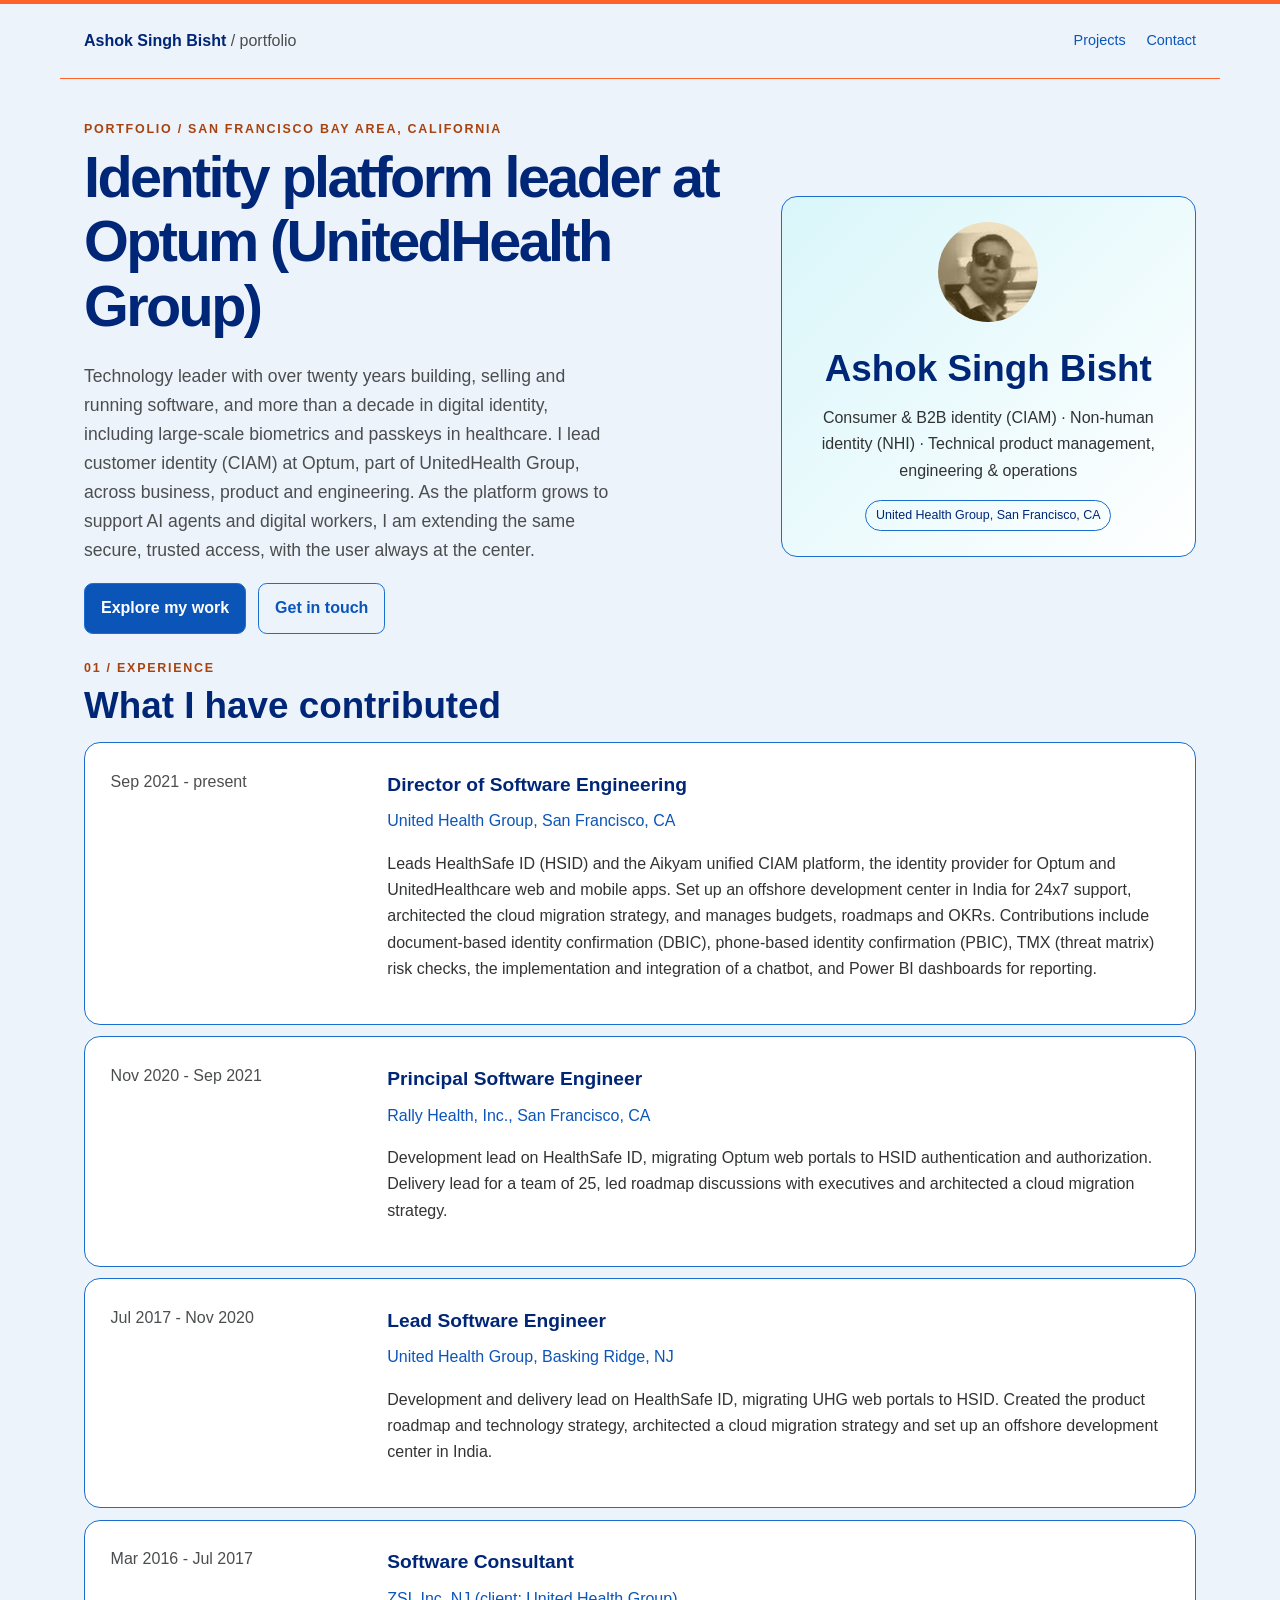
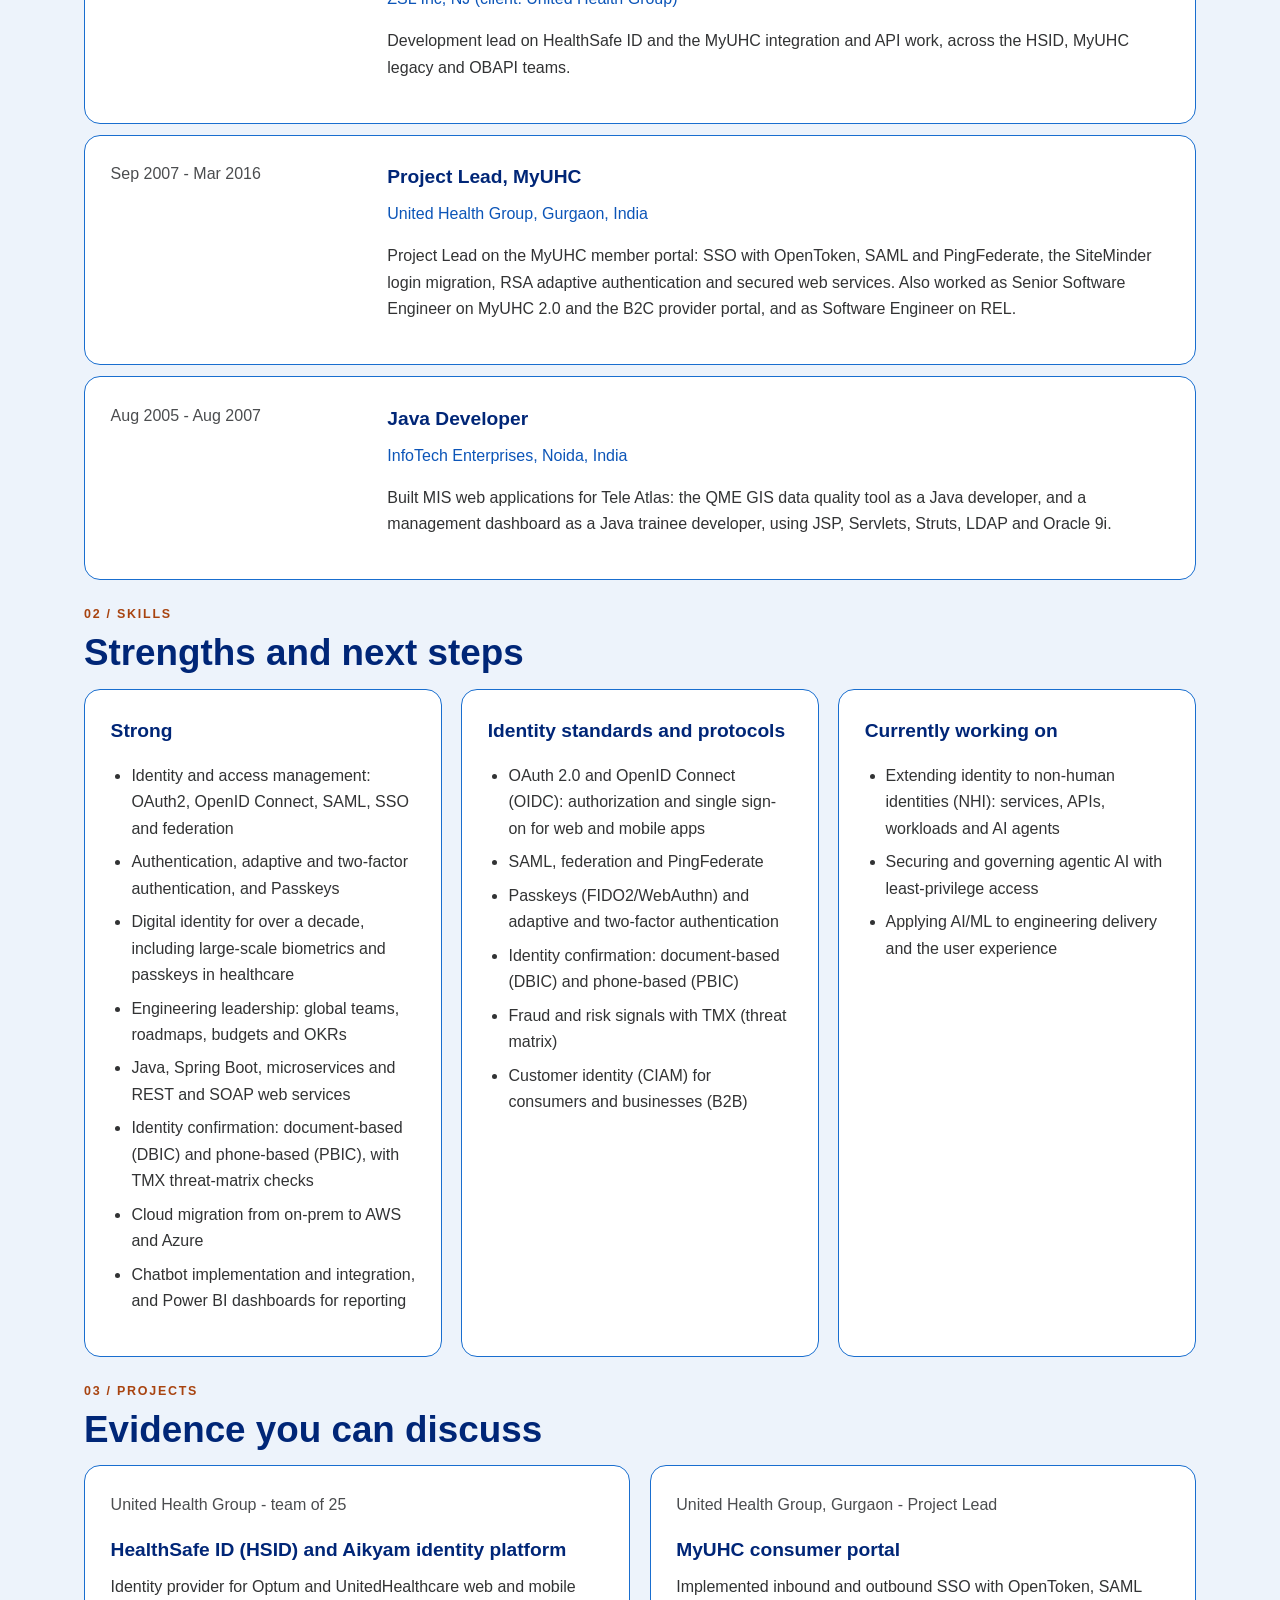
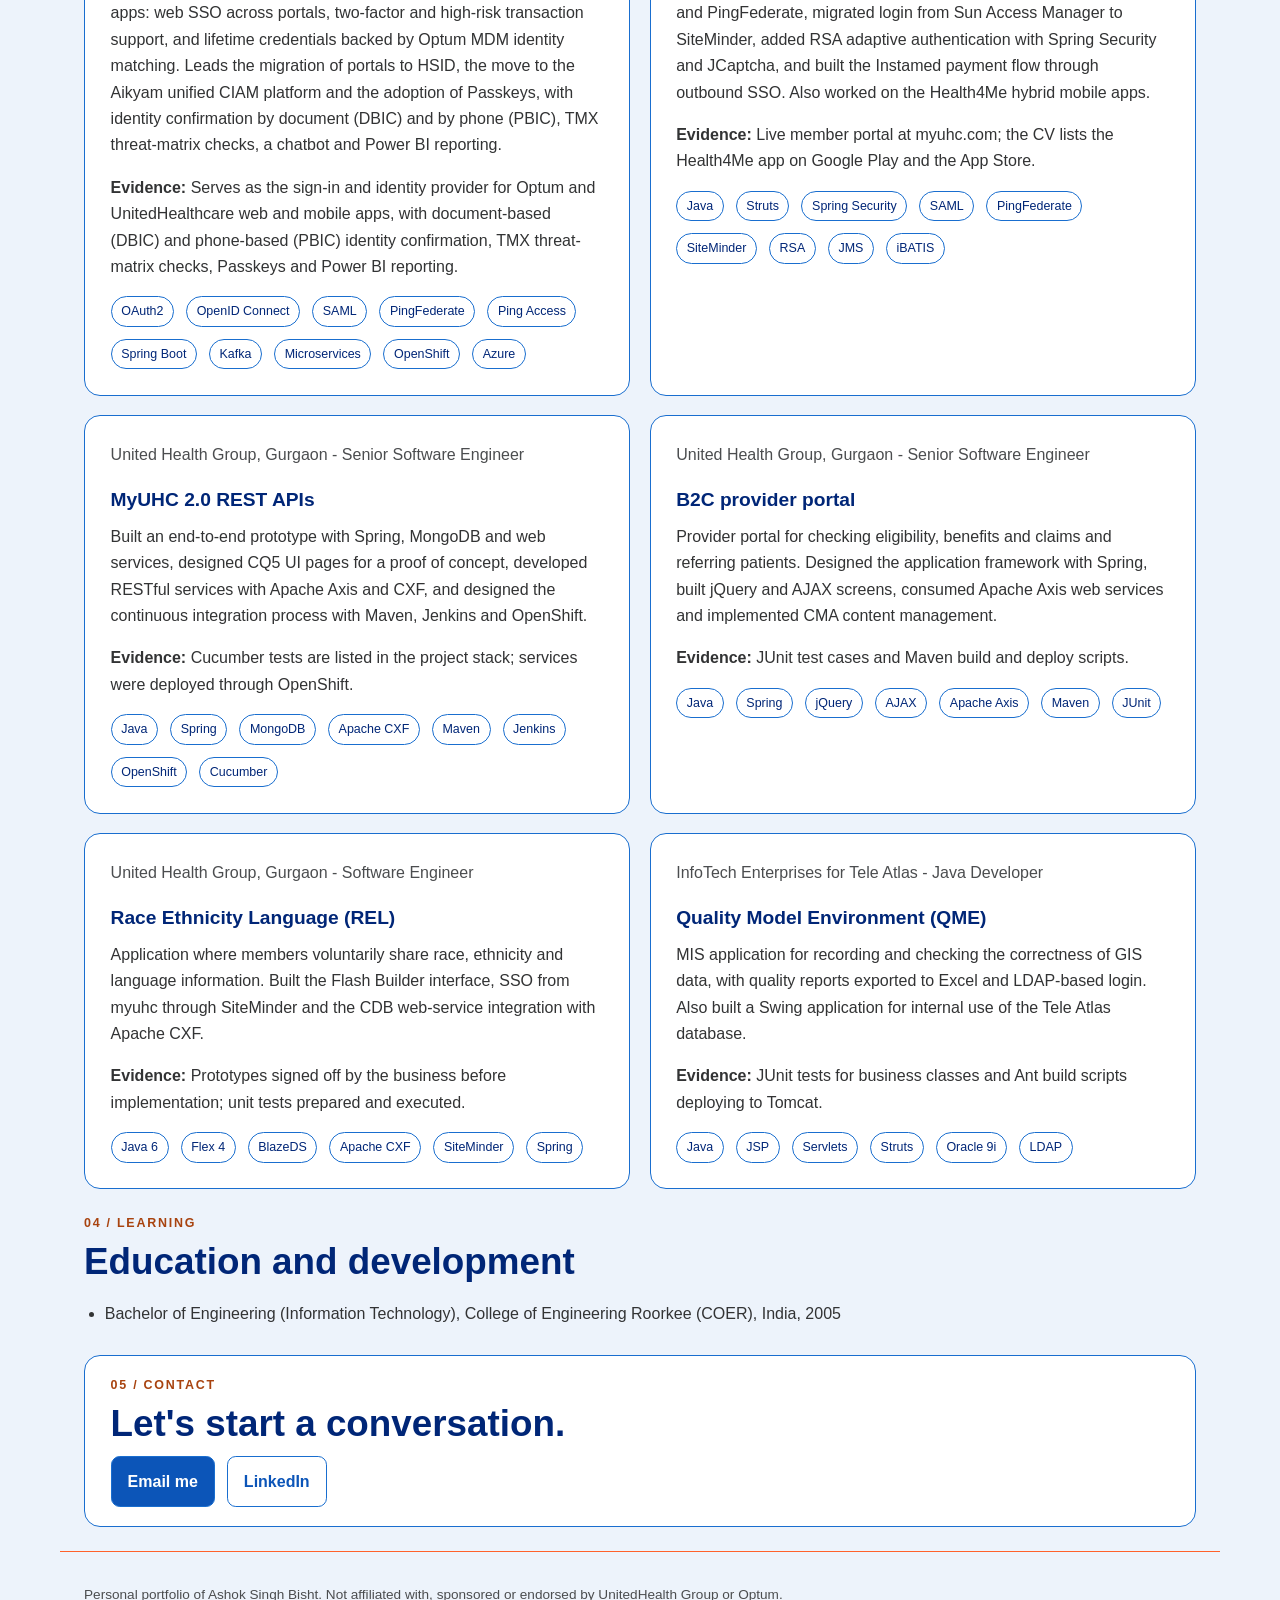
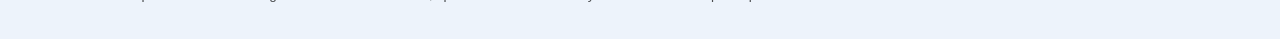
==== commit 261751b1: "Include profile photo Co-Authored-By: Claude Sonnet 5.5 <noreply@anthropic.com>" ====
--- a/index.html
+++ b/index.html
@@ -1 +1 @@
-<!DOCTYPE html><html lang="en" data-scroll-behavior="smooth"><head><meta charSet="utf-8"/><meta name="viewport" content="width=device-width, initial-scale=1"/><link rel="stylesheet" href="/_next/static/chunks/3spr8x0y-0po3.css" data-precedence="next"/><link rel="preload" as="script" fetchPriority="low" href="/_next/static/chunks/1ckvzn7sfprko.js"/><script src="/_next/static/chunks/2r4s4h5xul1n-.js" async=""></script><script src="/_next/static/chunks/2gvu8dyrhibpa.js" async=""></script><script src="/_next/static/chunks/1-9dyrc39prri.js" async=""></script><script src="/_next/static/chunks/turbopack-3-ry682tkyiqk.js" async=""></script><script src="/_next/static/chunks/27gjg8e11zukd.js" async=""></script><script src="/_next/static/chunks/07tnf_-4xkt0j.js" async=""></script><title>Ashok Singh Bisht | Portfolio</title><meta name="description" content="Technology leader with over twenty years building, selling and running software, and more than a decade in digital identity, including large-scale biometrics and passkeys in healthcare. I lead customer identity (CIAM) at Optum, part of UnitedHealth Group, across business, product and engineering. As the platform grows to support AI agents and digital workers, I am extending the same secure, trusted access, with the user always at the center."/><script src="/_next/static/chunks/0cz1d0mv5g_q7.js" noModule=""></script></head><body><div hidden=""><!--$--><!--/$--></div><a class="skip-link" href="#main">Skip to content</a><header class="site-header"><a class="brand" href="/">Ashok Singh Bisht<span> / portfolio</span></a><nav aria-label="Main navigation"><a href="/#projects">Projects</a><a href="/#contact">Contact</a></nav></header><main id="main"><section class="hero section"><div><p class="eyebrow">Portfolio / <!-- -->San Francisco Bay Area, California</p><h1>Identity platform leader at Optum (UnitedHealth Group)</h1><p class="intro">Technology leader with over twenty years building, selling and running software, and more than a decade in digital identity, including large-scale biometrics and passkeys in healthcare. I lead customer identity (CIAM) at Optum, part of UnitedHealth Group, across business, product and engineering. As the platform grows to support AI agents and digital workers, I am extending the same secure, trusted access, with the user always at the center.</p><div class="actions"><a class="button" href="#projects">Explore my work</a><a class="button secondary" href="mailto:bishtashok14@gmail.com">Get in touch</a></div></div><div class="identity-card"><span class="avatar" aria-hidden="true">AB</span><h2>Ashok Singh Bisht</h2><p>Consumer &amp; B2B identity (CIAM) · Non-human identity (NHI) · Technical product management, engineering &amp; operations</p><span class="badge">United Health Group, San Francisco, CA</span></div></section><section class="section" id="experience"><p class="eyebrow">01 / Experience</p><h2>What I have contributed</h2><article class="panel experience"><p class="muted">Sep 2021 - present</p><div><h3>Director of Software Engineering</h3><p class="accent">United Health Group, San Francisco, CA</p><p>Leads HealthSafe ID (HSID) and the Aikyam unified CIAM platform, the identity provider for Optum and UnitedHealthcare web and mobile apps. Set up an offshore development center in India for 24x7 support, architected the cloud migration strategy, and manages budgets, roadmaps and OKRs. Contributions include document-based identity confirmation (DBIC), phone-based identity confirmation (PBIC), TMX (threat matrix) risk checks, the implementation and integration of a chatbot, and Power BI dashboards for reporting.</p></div></article><article class="panel experience"><p class="muted">Nov 2020 - Sep 2021</p><div><h3>Principal Software Engineer</h3><p class="accent">Rally Health, Inc., San Francisco, CA</p><p>Development lead on HealthSafe ID, migrating Optum web portals to HSID authentication and authorization. Delivery lead for a team of 25, led roadmap discussions with executives and architected a cloud migration strategy.</p></div></article><article class="panel experience"><p class="muted">Jul 2017 - Nov 2020</p><div><h3>Lead Software Engineer</h3><p class="accent">United Health Group, Basking Ridge, NJ</p><p>Development and delivery lead on HealthSafe ID, migrating UHG web portals to HSID. Created the product roadmap and technology strategy, architected a cloud migration strategy and set up an offshore development center in India.</p></div></article><article class="panel experience"><p class="muted">Mar 2016 - Jul 2017</p><div><h3>Software Consultant</h3><p class="accent">ZSL Inc, NJ (client: United Health Group)</p><p>Development lead on HealthSafe ID and the MyUHC integration and API work, across the HSID, MyUHC legacy and OBAPI teams.</p></div></article><article class="panel experience"><p class="muted">Sep 2007 - Mar 2016</p><div><h3>Project Lead, MyUHC</h3><p class="accent">United Health Group, Gurgaon, India</p><p>Project Lead on the MyUHC member portal: SSO with OpenToken, SAML and PingFederate, the SiteMinder login migration, RSA adaptive authentication and secured web services. Also worked as Senior Software Engineer on MyUHC 2.0 and the B2C provider portal, and as Software Engineer on REL.</p></div></article><article class="panel experience"><p class="muted">Aug 2005 - Aug 2007</p><div><h3>Java Developer</h3><p class="accent">InfoTech Enterprises, Noida, India</p><p>Built MIS web applications for Tele Atlas: the QME GIS data quality tool as a Java developer, and a management dashboard as a Java trainee developer, using JSP, Servlets, Struts, LDAP and Oracle 9i.</p></div></article></section><section class="section" id="skills"><p class="eyebrow">02 / Skills</p><h2>Strengths and next steps</h2><div class="grid three"><article class="panel"><h3>Strong</h3><ul><li>Identity and access management: OAuth2, OpenID Connect, SAML, SSO and federation</li><li>Authentication, adaptive and two-factor authentication, and Passkeys</li><li>Digital identity for over a decade, including large-scale biometrics and passkeys in healthcare</li><li>Engineering leadership: global teams, roadmaps, budgets and OKRs</li><li>Java, Spring Boot, microservices and REST and SOAP web services</li><li>Identity confirmation: document-based (DBIC) and phone-based (PBIC), with TMX threat-matrix checks</li><li>Cloud migration from on-prem to AWS and Azure</li><li>Chatbot implementation and integration, and Power BI dashboards for reporting</li></ul></article><article class="panel"><h3>Identity standards and protocols</h3><ul><li>OAuth 2.0 and OpenID Connect (OIDC): authorization and single sign-on for web and mobile apps</li><li>SAML, federation and PingFederate</li><li>Passkeys (FIDO2/WebAuthn) and adaptive and two-factor authentication</li><li>Identity confirmation: document-based (DBIC) and phone-based (PBIC)</li><li>Fraud and risk signals with TMX (threat matrix)</li><li>Customer identity (CIAM) for consumers and businesses (B2B)</li></ul></article><article class="panel"><h3>Currently working on</h3><ul><li>Extending identity to non-human identities (NHI): services, APIs, workloads and AI agents</li><li>Securing and governing agentic AI with least-privilege access</li><li>Applying AI/ML to engineering delivery and the user experience</li></ul></article></div></section><section class="section" id="projects"><p class="eyebrow">03 / Projects</p><h2>Evidence you can discuss</h2><div class="grid"><article class="panel project-card"><p class="muted">United Health Group - team of 25</p><h3>HealthSafe ID (HSID) and Aikyam identity platform</h3><p>Identity provider for Optum and UnitedHealthcare web and mobile apps: web SSO across portals, two-factor and high-risk transaction support, and lifetime credentials backed by Optum MDM identity matching. Leads the migration of portals to HSID, the move to the Aikyam unified CIAM platform and the adoption of Passkeys, with identity confirmation by document (DBIC) and by phone (PBIC), TMX threat-matrix checks, a chatbot and Power BI reporting.</p><p><strong>Evidence:</strong> <!-- -->Serves as the sign-in and identity provider for Optum and UnitedHealthcare web and mobile apps, with document-based (DBIC) and phone-based (PBIC) identity confirmation, TMX threat-matrix checks, Passkeys and Power BI reporting.</p><div class="tags"><span class="badge">OAuth2</span><span class="badge">OpenID Connect</span><span class="badge">SAML</span><span class="badge">PingFederate</span><span class="badge">Ping Access</span><span class="badge">Spring Boot</span><span class="badge">Kafka</span><span class="badge">Microservices</span><span class="badge">OpenShift</span><span class="badge">Azure</span></div></article><article class="panel project-card"><p class="muted">United Health Group, Gurgaon - Project Lead</p><h3>MyUHC consumer portal</h3><p>Implemented inbound and outbound SSO with OpenToken, SAML and PingFederate, migrated login from Sun Access Manager to SiteMinder, added RSA adaptive authentication with Spring Security and JCaptcha, and built the Instamed payment flow through outbound SSO. Also worked on the Health4Me hybrid mobile apps.</p><p><strong>Evidence:</strong> <!-- -->Live member portal at myuhc.com; the CV lists the Health4Me app on Google Play and the App Store.</p><div class="tags"><span class="badge">Java</span><span class="badge">Struts</span><span class="badge">Spring Security</span><span class="badge">SAML</span><span class="badge">PingFederate</span><span class="badge">SiteMinder</span><span class="badge">RSA</span><span class="badge">JMS</span><span class="badge">iBATIS</span></div></article><article class="panel project-card"><p class="muted">United Health Group, Gurgaon - Senior Software Engineer</p><h3>MyUHC 2.0 REST APIs</h3><p>Built an end-to-end prototype with Spring, MongoDB and web services, designed CQ5 UI pages for a proof of concept, developed RESTful services with Apache Axis and CXF, and designed the continuous integration process with Maven, Jenkins and OpenShift.</p><p><strong>Evidence:</strong> <!-- -->Cucumber tests are listed in the project stack; services were deployed through OpenShift.</p><div class="tags"><span class="badge">Java</span><span class="badge">Spring</span><span class="badge">MongoDB</span><span class="badge">Apache CXF</span><span class="badge">Maven</span><span class="badge">Jenkins</span><span class="badge">OpenShift</span><span class="badge">Cucumber</span></div></article><article class="panel project-card"><p class="muted">United Health Group, Gurgaon - Senior Software Engineer</p><h3>B2C provider portal</h3><p>Provider portal for checking eligibility, benefits and claims and referring patients. Designed the application framework with Spring, built jQuery and AJAX screens, consumed Apache Axis web services and implemented CMA content management.</p><p><strong>Evidence:</strong> <!-- -->JUnit test cases and Maven build and deploy scripts.</p><div class="tags"><span class="badge">Java</span><span class="badge">Spring</span><span class="badge">jQuery</span><span class="badge">AJAX</span><span class="badge">Apache Axis</span><span class="badge">Maven</span><span class="badge">JUnit</span></div></article><article class="panel project-card"><p class="muted">United Health Group, Gurgaon - Software Engineer</p><h3>Race Ethnicity Language (REL)</h3><p>Application where members voluntarily share race, ethnicity and language information. Built the Flash Builder interface, SSO from myuhc through SiteMinder and the CDB web-service integration with Apache CXF.</p><p><strong>Evidence:</strong> <!-- -->Prototypes signed off by the business before implementation; unit tests prepared and executed.</p><div class="tags"><span class="badge">Java 6</span><span class="badge">Flex 4</span><span class="badge">BlazeDS</span><span class="badge">Apache CXF</span><span class="badge">SiteMinder</span><span class="badge">Spring</span></div></article><article class="panel project-card"><p class="muted">InfoTech Enterprises for Tele Atlas - Java Developer</p><h3>Quality Model Environment (QME)</h3><p>MIS application for recording and checking the correctness of GIS data, with quality reports exported to Excel and LDAP-based login. Also built a Swing application for internal use of the Tele Atlas database.</p><p><strong>Evidence:</strong> <!-- -->JUnit tests for business classes and Ant build scripts deploying to Tomcat.</p><div class="tags"><span class="badge">Java</span><span class="badge">JSP</span><span class="badge">Servlets</span><span class="badge">Struts</span><span class="badge">Oracle 9i</span><span class="badge">LDAP</span></div></article></div></section><section class="section" id="education"><p class="eyebrow">04 / Learning</p><h2>Education and development</h2><ul><li>Bachelor of Engineering (Information Technology), College of Engineering Roorkee (COER), India, 2005</li></ul></section><section class="section contact panel" id="contact"><p class="eyebrow">05 / Contact</p><h2>Let&#x27;s start a conversation.</h2><div class="actions"><a class="button" href="mailto:bishtashok14@gmail.com">Email me</a><a class="button secondary" href="https://www.linkedin.com/in/ashoksinghbisht/" rel="noreferrer" target="_blank">LinkedIn</a></div></section></main><!--$--><!--/$--><footer class="site-footer">Personal portfolio of <!-- -->Ashok Singh Bisht<!-- -->. Not affiliated with, sponsored or endorsed by UnitedHealth Group or Optum.</footer><script id="_R_">(globalThis["TURBOPACK"] || (globalThis["TURBOPACK"] = [])).push({"otherChunks":["static/chunks/1ckvzn7sfprko.js","static/chunks/2r4s4h5xul1n-.js","static/chunks/2gvu8dyrhibpa.js","static/chunks/1-9dyrc39prri.js"],"runtimeModuleIds":[94553]});</script><script src="/_next/static/chunks/1ckvzn7sfprko.js" async=""></script><script>(self.__next_f=self.__next_f||[]).push([0])</script><script>self.__next_f.push([1,"1:\"$Sreact.fragment\"\n2:\"/_next/static/chunks/27gjg8e11zukd.js\"\n3:\"/_next/static/chunks/07tnf_-4xkt0j.js\"\n4:I[22016,[\"$2\",\"$3\"],\"\"]\n5:I[39756,[\"$2\"],\"default\"]\n6:I[37457,[\"$2\"],\"default\"]\n15:\"ViewportBoundary\"\n16:I[97367,[\"$2\"],\"$15\"]\n18:\"MetadataBoundary\"\n19:I[97367,[\"$2\"],\"$18\"]\n1a:\"$Sreact.suspense\"\n1c:I[68027,[\"$2\"],\"default\",1]\n:HL[\"/_next/static/chunks/3spr8x0y-0po3.css\",\"style\"]\n7:[[\"children\",{\"s\":\"__PAGE__\",\"h\":512,\"d\":{\"r\":[\"$\",\"$1\",\"c\",{\"children\":[[\"$\",\"main\",null,{\"id\":\"main\",\"children\":[[\"$\",\"section\",null,{\"className\":\"hero section\",\"children\":[[\"$\",\"div\",null,{\"children\":[[\"$\",\"p\",null,{\"className\":\"eyebrow\",\"children\":[\"Portfolio / \",\"San Francisco Bay Area, California\"]}],[\"$\",\"h1\",null,{\"children\":\"Identity platform leader at Optum (UnitedHealth Group)\"}],[\"$\",\"p\",null,{\"className\":\"intro\",\"children\":\"Technology leader with over twenty years building, selling and running software, and more than a decade in digital identity, including large-scale biometrics and passkeys in healthcare. I lead customer identity (CIAM) at Optum, part of UnitedHealth Group, across business, product and engineering. As the platform grows to support AI agents and digital workers, I am extending the same secure, trusted access, with the user always at the center.\"}],[\"$\",\"div\",null,{\"className\":\"actions\",\"children\":[[\"$\",\"a\",null,{\"className\":\"button\",\"href\":\"#projects\",\"children\":\"Explore my work\"}],[\"$\",\"a\",null,{\"className\":\"button secondary\",\"href\":\"mailto:bishtashok14@gmail.com\",\"children\":\"Get in touch\"}]]}]]}],[\"$\",\"div\",null,{\"className\":\"identity-card\",\"children\":[[\"$\",\"span\",null,{\"className\":\"avatar\",\"aria-hidden\":\"true\",\"children\":\"AB\"}],[\"$\",\"h2\",null,{\"children\":\"Ashok Singh Bisht\"}],[\"$\",\"p\",null,{\"children\":\"Consumer \u0026 B2B identity (CIAM) · Non-human identity (NHI) · Technical product management, engineering \u0026 operations\"}],[\"$\",\"span\",null,{\"className\":\"badge\",\"children\":\"United Health Group, San Francisco, CA\"}]]}]]}],[\"$\",\"section\",null,{\"className\":\"section\",\"id\":\"experience\",\"children\":[[\"$\",\"p\",null,{\"className\":\"eyebrow\",\"children\":\"01 / Experience\"}],[\"$\",\"h2\",null,{\"children\":\"What I have contributed\"}],[[\"$\",\"article\",\"Director of Software Engineering-United Health Group, San Francisco, CA\",{\"className\":\"panel experience\",\"children\":[[\"$\",\"p\",null,{\"className\":\"muted\",\"children\":\"Sep 2021 - present\"}],[\"$\",\"div\",null,{\"children\":[[\"$\",\"h3\",null,{\"children\":\"Director of Software Engineering\"}],\"$L8\",\"$L9\"]}]]}],\"$La\",\"$Lb\",\"$Lc\",\"$Ld\",\"$Le\"]]}],\"$Lf\",\"$L10\",\"$L11\",\"$L12\"]}],[\"$L13\"],\"$L14\"]}],\"p\":false,\"v\":null}}]]\n0:{\"P\":null,\"c\":[\"\",\"\"],\"q\":\"\",\"i\":false,\"t\":{\"t\":{\"s\":\"\",\"h\":528,\"d\":{\"r\":[\"$\",\"$1\",\"c\",{\"children\":[[[\"$\",\"link\",\"0\",{\"rel\":\"stylesheet\",\"href\":\"/_next/static/chunks/3spr8x0y-0po3.css\",\"precedence\":\"next\",\"crossOrigin\":\"$undefined\",\"nonce\":\"$undefined\"}],[\"$\",\"script\",\"script-0\",{\"src\":\"/_next/static/chunks/27gjg8e11zukd.js\",\"async\":true,\"nonce\":\"$undefined\"}]],[\"$\",\"html\",null,{\"lang\":\"en\",\"data-scroll-behavior\":\"smooth\",\"children\":[\"$\",\"body\",null,{\"children\":[[\"$\",\"a\",null,{\"className\":\"skip-link\",\"href\":\"#main\",\"children\":\"Skip to content\"}],[\"$\",\"header\",null,{\"className\":\"site-header\",\"children\":[[\"$\",\"$L4\",null,{\"className\":\"brand\",\"href\":\"/\",\"children\":[\"Ashok Singh Bisht\",[\"$\",\"span\",null,{\"children\":\" / portfolio\"}]]}],[\"$\",\"nav\",null,{\"aria-label\":\"Main navigation\",\"children\":[[\"$\",\"$L4\",null,{\"href\":\"/#projects\",\"children\":\"Projects\"}],[\"$\",\"$L4\",null,{\"href\":\"/#contact\",\"children\":\"Contact\"}],false]}]]}],[\"$\",\"$L5\",null,{\"parallelRouterKey\":\"children\",\"error\":\"$undefined\",\"errorStyles\":\"$undefined\",\"errorScripts\":\"$undefined\",\"template\":[\"$\",\"$L6\",null,{}],\"templateStyles\":\"$undefined\",\"templateScripts\":\"$undefined\",\"notFound\":[[[\"$\",\"title\",null,{\"children\":\"404: This page could not be found.\"}],[\"$\",\"div\",null,{\"style\":{\"fontFamily\":\"system-ui,\\\"Segoe UI\\\",Roboto,Helvetica,Arial,sans-serif,\\\"Apple Color Emoji\\\",\\\"Segoe UI Emoji\\\"\",\"height\":\"100vh\",\"textAlign\":\"center\",\"display\":\"flex\",\"flexDirection\":\"column\",\"alignItems\":\"center\",\"justifyContent\":\"center\"},\"children\":[\"$\",\"div\",null,{\"children\":[[\"$\",\"style\",null,{\"dangerouslySetInnerHTML\":{\"__html\":\"body{color:#000;background:#fff;margin:0}.next-error-h1{border-right:1px solid rgba(0,0,0,.3)}@media (prefers-color-scheme:dark){body{color:#fff;background:#000}.next-error-h1{border-right:1px solid rgba(255,255,255,.3)}}\"}}],[\"$\",\"h1\",null,{\"className\":\"next-error-h1\",\"style\":{\"display\":\"inline-block\",\"margin\":\"0 20px 0 0\",\"padding\":\"0 23px 0 0\",\"fontSize\":24,\"fontWeight\":500,\"verticalAlign\":\"top\",\"lineHeight\":\"49px\"},\"children\":404}],[\"$\",\"div\",null,{\"style\":{\"display\":\"inline-block\"},\"children\":[\"$\",\"h2\",null,{\"style\":{\"fontSize\":14,\"fontWeight\":400,\"lineHeight\":\"49px\",\"margin\":0},\"children\":\"This page could not be found.\"}]}]]}]}]],[]],\"forbidden\":\"$undefined\",\"unauthorized\":\"$undefined\"}],[\"$\",\"footer\",null,{\"className\":\"site-footer\",\"children\":[\"Personal portfolio of \",\"Ashok Singh Bisht\",\". Not affiliated with, sponsored or endorsed by UnitedHealth Group or Optum.\"]}]]}]}]]}],\"p\":false,\"v\":null},\"c\":\"$Q7\"},\"h\":{\"r\":[\"$\",\"$1\",\"h\",{\"children\":[null,[\"$\",\"$L16\",null,{\"children\":\"$L17\"}],[\"$\",\"$L19\",null,{\"children\":[[\"$\",\"div\",null,{\"hidden\":true,\"children\":[\"$\",\"$1a\",null,{\"name\":\"Next.Metadata\",\"children\":\"$L1b\"}]}],null]}],null]}],\"p\":false,\"v\":null}},\"m\":\"$undefined\",\"G\":[\"$1c\",[[\"$\",\"link\",\"0\",{\"rel\":\"stylesheet\",\"href\":\"/_next/static/chunks/3spr8x0y-0po3.css\",\"precedence\":\"next\",\"crossOrigin\":\"$undefined\",\"nonce\":\"$undefined\"}]]],\"S\":true,\"r\":\"$undefined\",\"s\":\"$undefined\",\"a\":\"$undefined\",\"l\":\"$undefined\",\"p\":\"$undefined\",\"d\":\"$undefined\",\"b\":\"Srj1kLZxMlSP1lcItX4NB\"}\n21:I[97367,[\"$2\"],\"OutletBoundary\"]\n8:[\"$\",\"p\",null,{\"className\":\"accent\",\"children\":\"United Health Group, San Francisco, CA\"}]\n9:[\"$\",\"p\",null,{\"children\":\"Leads HealthSafe ID (HSID) and the Aikyam unified CIAM platform, the identity provider for Optum and UnitedHealthcare web and mobile apps. Set up an offshore development center in India for 24x7 support, architected the cloud migration strategy, and manages budgets, roadmaps and OKRs. Contributions include document-based identity confirmation (DBIC), phone-based identity confirmation (PBIC), TMX (threat matrix) risk checks, the implementation and integration of a chatbot, and Power BI dashboards for reporting.\"}]\na:[\"$\",\"article\",\"Principal Software Engineer-Rally Health, Inc., San Francisco, CA\",{\"className\":\"panel experience\",\"children\":[[\"$\",\"p\",null,{\"className\":\"muted\",\"children\":\"Nov 2020 - Sep 2021\"}],[\"$\",\"div\",null,{\"children\":[[\"$\",\"h3\",null,{\"children\":\"Principal Software Engineer\"}],[\"$\",\"p\",null,{\"className\":\"accent\",\"children\":\"Rally Health, Inc., San Francisco, CA\"}],[\"$\",\"p\",null,{\"children\":\"Development lead on HealthSafe ID, migrating Optum web portals to HSID authentication and authorization. Delivery lead for a team of 25, led roadmap discussions with executives and architected a cloud migration strategy.\"}]]}]]}]\nb:[\"$\",\"article\",\"Lead Software Engineer-United Health Group, Basking Ridge, NJ\",{\"className\":\"panel experience\",\"children\":[[\"$\",\"p\",null,{\"className\":\"muted\",\"children\":\"Jul 2017 - Nov 2020\"}],[\"$\",\"div\",null,{\"children\":[[\"$\",\"h3\",null,{\"children\":\"Lead Software Engineer\"}],[\"$\",\"p\",null,{\"className\":\"accent\",\"children\":\"United Health Group, Basking Ridge, NJ\"}],[\"$\",\"p\",null,{\"children\":\"Development and delivery lead on HealthSafe ID, migrating UHG web portals to HSID. Created the product roadmap and technology strategy, architected a cloud migration strategy and set up an offshore development center in India.\"}]]}]]}]\nc:[\"$\",\"article\",\"Software Consultant-ZSL Inc, NJ (client: United Health Group)\",{\"className\":\"panel experience\",\"children\":[[\"$\",\"p\",null,{\"className\":\"muted\",\"children\":\"Mar 2016 - Jul 2017\"}],[\"$\",\"div\",null,{\"children\":[[\"$\",\"h3\",null,{\"children\":\"Software Consultant\"}],[\"$\",\"p\",null,{\"className\":\"accent\",\"children\":\"ZSL Inc, NJ (client: United Health Group)\"}],[\"$\",\"p\",null,{\"children\":\"Development lead on HealthSafe ID and the MyUHC integration and API work, across the HSID, MyUHC legacy and OBAPI teams.\"}]]}]]}]\nd:[\"$\",\"article\",\"Project Lead, MyUHC-United Health Group, Gurgaon, India\",{\"className\":\"panel experience\",\"children\":[[\"$\",\"p\",null,{\"className\":\"muted\",\"children\":\"Sep 2007 - Mar 2016\"}],[\"$\",\"div\",null,{\"children\":[[\"$\",\"h3\",null,{\"children\":\"Project Lead, MyUHC\"}],[\"$\",\"p\",null,{\"className\":\"accent\",\"children\":\"United Health Group, Gurgaon, India\"}],[\"$\",\"p\",null,{\"children\":\"Project Lead on the MyUHC member portal: SSO with OpenToken, SAML and PingFederate, the SiteMinder login migration, RSA adaptive authentication and secured web services. Also worked as Senior Software Engineer on MyUHC 2.0 and the B2C provider portal, and as Software Engineer on REL.\"}]]}]]}]\ne:[\"$\",\"article\",\"Java Developer-InfoTech Enterprises, Noida, India\",{\"className\":\"panel experience\",\"children\":[[\"$\",\"p\",null,{\"className\":\"muted\",\"children\":\"Aug 2005 - Aug 2007\"}],[\"$\",\"div\",null,{\"children\":[[\"$\",\"h3\",null,{\"children\":\"Java Developer\"}],[\"$\",\"p\",null,{\"className\":\"accent\",\"children\":\"InfoTech Enterprises, Noida, India\"}],[\"$\",\"p\",null,{\"children\":\"Built MIS web applications for Tele Atlas: the QME GIS data quality tool as a Java developer, and a management dashboard as a Java trainee developer, using JSP, Servlets, Struts, LDAP and Oracle 9i.\"}]]}]]}]\nf:[\"$\",\"section\",null,{\"className\":\"section\",\"id\":\"skills\",\"children\":[[\"$\",\"p\",null,{\"className\":\"eyebrow\",\"children\":\"02 / Skills\"}],[\"$\",\"h2\",null,{\"children\":\"Strengths and next steps\"}],[\"$\",\"div\",null,{\"className\":\"grid three\",\"children\":[[\"$\",\"article\",\"strong\",{\"className\":\"panel\",\"children\":[[\"$\",\"h3\",null,{\"children\":\"Strong\"}],[\"$\",\"ul\",null,{\"children\":[[\"$\",\"li\",\"Identity and access management: OAuth2, OpenID Connect, SAML, SSO and federation\",{\"children\":\"Identity and access management: OAuth2, OpenID Connect, SAML, SSO and federation\"}],[\"$\",\"li\",\"Authentication, adaptive and two-factor authentication, and Passkeys\",{\"children\":\"Authentication, adaptive and two-factor authentication, and Passkeys\"}],[\"$\",\"li\",\"Digital identity for over a decade, including large-scale biometrics and passkeys in healthcare\",{\"children\":\"Digital identity for over a decade, including large-scale biometrics and passkeys in healthcare\"}],[\"$\",\"li\",\"Engineering leadership: global teams, roadmaps, budgets and OKRs\",{\"children\":\"Engineering leadership: global teams, roadmaps, budgets and OKRs\"}],[\"$\",\"li\",\"Java, Spring Boot, microservices and REST and SOAP web services\",{\"children\":\"Java, Spring Boot, microservices and REST and SOAP web services\"}],[\"$\",\"li\",\"Identity confirmation: document-based (DBIC) and phone-based (PBIC), with TMX threat-matrix checks\",{\"children\":\"Identity confirmation: document-based (DBIC) and phone-based (PBIC), with TMX threat-matrix checks\"}],[\"$\",\"li\",\"Cloud migration from on-prem to AWS and Azure\",{\"children\":\"Cloud migration from on-prem to AWS and Azure\"}],[\"$\",\"li\",\"Chatbot implementation and integration, and Power BI dashboards for reporting\",{\"children\":\"Chatbot implementation and integration, and Power BI dashboards for reporting\"}]]}]]}],[\"$\",\"article\",\"Identity standards and protocols\",{\"className\":\"panel\",\"children\":[[\"$\",\"h3\",null,{\"children\":\"Identity standards and protocols\"}],[\"$\",\"ul\",null,{\"children\":[[\"$\",\"li\",\"OAuth 2.0 and OpenID Connect (OIDC): authorization and single sign-on for web and mobile apps\",{\"children\":\"OAuth 2.0 and OpenID Connect (OIDC): authorization and single sign-on for web and mobile apps\"}],[\"$\",\"li\",\"SAML, federation and PingFederate\",{\"children\":\"SAML, federation and PingFederate\"}],[\"$\",\"li\",\"Passkeys (FIDO2/WebAuthn) and adaptive and two-factor authentication\",{\"children\":\"Passkeys (FIDO2/WebAuthn) and adaptive and two-factor authentication\"}],[\"$\",\"li\",\"Identity confirmation: document-based (DBIC) and phone-based (PBIC)\",{\"children\":\"Identity confirmation: document-based (DBIC) and phone-based (PBIC)\"}],[\"$\",\"li\",\"Fraud and risk signals with TMX (threat matrix)\",{\"children\":\"Fraud and risk signals with TMX (threat matrix)\"}],[\"$\",\"li\",\"Customer identity (CIAM) for consumers and businesses (B2B)\",{\"children\":\"Customer identity (CIAM) for consumers and businesses (B2B)\"}]]}]]}],[\"$\",\"article\",\"developing\",{\"className\":\"panel\",\"children\":[[\"$\",\"h3\",null,{\"children\":\"Currently working on\"}],[\"$\",\"ul\",null,{\"children\":[[\"$\",\"li\",\"Extending identity to non-human identities (NHI): services, APIs, workloads and AI agents\",{\"children\":\"Extending identity to non-human identities (NHI): services, APIs, workloads and AI agents\"}],[\"$\",\"li\",\"Securing and governing agentic AI with least-privilege access\",{\"children\":\"Securing and governing agentic AI with least-privilege access\"}],[\"$\",\"li\",\"Applying AI/ML to engineering delivery and the user experience\",{\"children\":\"Applying AI/ML to engineering delivery and the user experience\"}]]}]]}]]}]]}]\n10:[\"$\",\"section\",null,{\"className\":\"section\",\"id\":\"projects\",\"children\":[[\"$\",\"p\",null,{\"className\":\"eyebrow\",\"children\":\"03 / Projects\"}],[\"$\",\"h2\",null,{\"children\":\"Evidence you can discuss\"}],[\"$\",\"div\",null,{\"className\":\"grid\",\"children\":[[\"$\",\"article\",\"HealthSafe ID (HSID) and Aikyam identity platform\",{\"className\":\"panel project-card\",\"children\":[[\"$\",\"p\",null,{\"className\":\"muted\",\"children\":\"United Health Group - team of 25\"}],[\"$\",\"h3\",null,{\"children\":\"HealthSafe ID (HSID) and Aikyam identity platform\"}],[\"$\",\"p\",null,{\"children\":\"Identity provider for Optum and UnitedHealthcare web and mobile apps: web SSO across portals, two-factor and high-risk transaction support, and lifetime credentials backed by Optum MDM identity matching. Leads the migration of portals to HSID, the move to the Aikyam unified CIAM platform and the adoption of Passkeys, with identity confirmation by document (DBIC) and by phone (PBIC), TMX threat-matrix checks, a chatbot and Power BI reporting.\"}],[\"$\",\"p\",null,{\"children\":[[\"$\",\"strong\",null,{\"children\":\"Evidence:\"}],\" \",\"Serves as the sign-in and identity provider for Optum and UnitedHealthcare web and mobile apps, with document-based (DBIC) and phone-based (PBIC) identity confirmation, TMX threat-matrix checks, Passkeys and Power BI reporting.\"]}],[\"$\",\"div\",null,{\"className\":\"tags\",\"children\":[[\"$\",\"span\",\"OAuth2\",{\"className\":\"badge\",\"children\":\"OAuth2\"}],[\"$\",\"span\",\"OpenID Connect\",{\"className\":\"badge\",\"children\":\"OpenID Connect\"}],[\"$\",\"span\",\"SAML\",{\"className\":\"badge\",\"children\":\"SAML\"}],[\"$\",\"span\",\"PingFederate\",{\"className\":\"badge\",\"children\":\"PingFederate\"}],[\"$\",\"span\",\"Ping Access\",{\"className\":\"badge\",\"children\":\"Ping Access\"}],[\"$\",\"span\",\"Spring Boot\",{\"className\":\"badge\",\"children\":\"Spring Boot\"}],[\"$\",\"span\",\"Kafka\",{\"className\":\"badge\",\"children\":\"Kafka\"}],[\"$\",\"span\",\"Microservices\",{\"className\":\"badge\",\"children\":\"Microservices\"}],[\"$\",\"span\",\"OpenShift\",{\"className\":\"badge\",\"children\":\"OpenShift\"}],[\"$\",\"span\",\"Azure\",{\"className\":\"badge\",\"children\":\"Azure\"}]]}]]}],[\"$\",\"article\",\"MyUHC consumer portal\",{\"className\":\"panel project-card\",\"children\":[[\"$\",\"p\",null,{\"className\":\"muted\",\"children\":\"United Health Group, Gurgaon - Project Lead\"}],[\"$\",\"h3\",null,{\"children\":\"MyUHC consumer portal\"}],[\"$\",\"p\",null,{\"children\":\"Implemented inbound and outbound SSO with OpenToken, SAML and PingFederate, migrated login from Sun Access Manager to SiteMinder, added RSA adaptive authentication with Spring Security and JCaptcha, and built the Instamed payment flow through outbound SSO. Also worked on the Health4Me hybrid mobile apps.\"}],[\"$\",\"p\",null,{\"children\":[[\"$\",\"strong\",null,{\"children\":\"Evidence:\"}],\" \",\"Live member portal at myuhc.com; the CV lists the Health4Me app on Google Play and the App Store.\"]}],[\"$\",\"div\",null,{\"className\":\"tags\",\"children\":[[\"$\",\"span\",\"Java\",{\"className\":\"badge\",\"children\":\"Java\"}],[\"$\",\"span\",\"Struts\",{\"className\":\"badge\",\"children\":\"Struts\"}],[\"$\",\"span\",\"Spring Security\",{\"className\":\"badge\",\"children\":\"Spring Security\"}],[\"$\",\"span\",\"SAML\",{\"className\":\"badge\",\"children\":\"SAML\"}],[\"$\",\"span\",\"PingFederate\",{\"className\":\"badge\",\"children\":\"PingFederate\"}],[\"$\",\"span\",\"SiteMinder\",{\"className\":\"badge\",\"children\":\"SiteMinder\"}],[\"$\",\"span\",\"RSA\",{\"className\":\"badge\",\"children\":\"RSA\"}],[\"$\",\"span\",\"JMS\",{\"className\":\"badge\",\"children\":\"JMS\"}],[\"$\",\"span\",\"iBATIS\",{\"className\":\"badge\",\"children\":\"iBATIS\"}]]}]]}],[\"$\",\"article\",\"MyUHC 2.0 REST APIs\",{\"className\":\"panel project-card\",\"children\":[[\"$\",\"p\",null,{\"className\":\"muted\",\"children\":\"United Health Group, Gurgaon - Senior Software Engineer\"}],[\"$\",\"h3\",null,{\"children\":\"MyUHC 2.0 REST APIs\"}],[\"$\",\"p\",null,{\"children\":\"Built an end-to-end prototype with Spring, MongoDB and web services, designed CQ5 UI pages for a proof of concept, developed RESTful services with Apache Axis and CXF, and designed the continuous integration process with Maven, Jenkins and OpenShift.\"}],[\"$\",\"p\",null,{\"children\":[[\"$\",\"strong\",null,{\"children\":\"Evidence:\"}],\" \",\"Cucumber tests are listed in the project stack; services were deployed through OpenShift.\"]}],\"$L1d\"]}],\"$L1e\",\"$L1f\",\"$L20\"]}]]}]\n11:[\"$\",\"section\",null,{\"className\":\"section\",\"id\":\"education\",\"children\":[[\"$\",\"p\",null,{\"className\":\"eyebrow\",\"children\":\"04 / Learning\"}],[\"$\",\"h2\",null,{\"children\":\"Education and development\"}],[\"$\",\"ul\",null,{\"children\":[[\"$\",\"li\",\"Bachelor of Engineering (Information Technology), College of Engineering Roorkee (COER), India, 2005\",{\"children\":\"Bachelor of Engineering (Information Technology), College of Engineering Roorkee (COER), India, 2005\"}]]}]]}]\n12:[\"$\",\"section\",null,{\"className\":\"section contact panel\",\"id\":\"contact\",\"children\":[[\"$\",\"p\",null,{\"className\":\"eyebrow\",\"children\":\"05 / Contact\"}],[\"$\",\"h2\",null,{\"children\":\"Let's start a conversation.\"}],[\"$\",\"div\",null,{\"className\":\"actions\",\"children\":[[\"$\",\"a\",null,{\"className\":\"button\",\"href\":\"mailto:bishtashok14@gmail.com\",\"children\":\"Email me\"}],[\"$\",\"a\",null,{\"className\":\"button secondary\",\"href\":\"https://www.linkedin.com/in/ashoksinghbisht/\",\"rel\":\"noreferrer\",\"target\":\"_blank\",\"children\":\"LinkedIn\"}]]}],false]}]\n13:[\"$\",\"script\",\"script-0\",{\"src\":\"/_next/static/chunks/07tnf_-4xkt0j.js\",\"async\":true,\"nonce\":\"$undefined\"}]\n14:[\"$\",\"$L21\",null,{\"children\":[\"$\",\"$1a\",null,{\"name\":\"Next.MetadataOutlet\",\"children\":\"$@22\"}]}]\n1d:[\"$\",\"div\",null,{\"className\":\"tags\",\"children\":[[\"$\",\"span\",\"Java\",{\"className\":\"badge\",\"children\":\"Java\"}],[\"$\",\"span\",\"Spring\",{\"className\":\"badge\",\"children\":\"Spring\"}],[\"$\",\"span\",\"MongoDB\",{\"className\":\"badge\",\"children\":\"MongoDB\"}],[\"$\",\"span\",\"Apache CXF\",{\"className\":\"badge\",\"children\":\"Apache CXF\"}],[\"$\",\"span\",\"Maven\",{\"className\":\"badge\",\"children\":\"Maven\"}],[\"$\",\"span\",\"Jenkins\",{\"className\":\"badge\",\"children\":\"Jenkins\"}],[\"$\",\"span\",\"OpenShift\",{\"className\":\"badge\",\"children\":\"OpenShift\"}],[\"$\",\"span\",\"Cucumber\",{\"className\":\"badge\",\"children\":\"Cucumber\"}]]}]\n1e:[\"$\",\"article\",\"B2C provider portal\",{\"className\":\"panel project-card\",\"children\":[[\"$\",\"p\",null,{\"className\":\"muted\",\"children\":\"United Health Group, Gurgaon - Senior Software Engineer\"}],[\"$\",\"h3\",null,{\"children\":\"B2C provider portal\"}],[\"$\",\"p\",null,{\"children\":\"Provider portal for checking eligibility, benefits and claims and referring patients. Designed the application framework with Spring, built jQuery and AJAX screens, consumed Apache Axis web services and implemented CMA content management.\"}],[\"$\",\"p\",null,{\"children\":[[\"$\",\"strong\",null,{\"children\":\"Evidence:\"}],\" \",\"JUnit test cases and Maven build and deploy scripts.\"]}],[\"$\",\"div\",null,{\"className\":\"tags\",\"children\":[[\"$\",\"span\",\"Java\",{\"className\":\"badge\",\"children\":\"Java\"}],[\"$\",\"span\",\"Spring\",{\"className\":\"badge\",\"children\":\"Spring\"}],[\"$\",\"span\",\"jQuery\",{\"className\":\"badge\",\"children\":\"jQuery\"}],[\"$\",\"span\",\"AJAX\",{\"className\":\"badge\",\"children\":\"AJAX\"}],[\"$\",\"span\",\"Apache Axis\",{\"className\":\"badge\",\"children\":\"Apache Axis\"}],[\"$\",\"span\",\"Maven\",{\"className\":\"badge\",\"children\":\"Maven\"}],[\"$\",\"span\",\"JUnit\",{\"className\":\"badge\",\"children\":\"JUnit\"}]]}]]}]\n1f:[\"$\",\"article\",\"Race Ethnicity Language (REL)\",{\"className\":\"panel project-card\",\"children\":[[\"$\",\"p\",null,{\"className\":\"muted\",\"children\":\"United Health Group, Gurgaon - Software Engineer\"}],[\"$\",\"h3\",null,{\"children\":\"Race Ethnicity Language (REL)\"}],[\"$\",\"p\",null,{\"children\":\"Application where members voluntarily share race, ethnicity and language information. Built the Flash Builder interface, SSO from myuhc through SiteMinder and the CDB web-service integration with Apache CXF.\"}],[\"$\",\"p\",null,{\"children\":[[\"$\",\"strong\",null,{\"children\":\"Evidence:\"}],\" \",\"Prototypes signed off by the business before implementation; unit tests prepared and executed.\"]}],[\"$\",\"div\",null,{\"className\":\"tags\",\"children\":[[\"$\",\"span\",\"Java 6\",{\"className\":\"badge\",\"children\":\"Java 6\"}],[\"$\",\"span\",\"Flex 4\",{\"className\":\"badge\",\"children\":\"Flex 4\"}],[\"$\",\"span\",\"BlazeDS\",{\"className\":\"badge\",\"children\":\"BlazeDS\"}],[\"$\",\"span\",\"Apache CXF\",{\"className\":\"badge\",\"children\":\"Apache CXF\"}],[\"$\",\"span\",\"SiteMinder\",{\"className\":\"badge\",\"children\":\"SiteMinder\"}],[\"$\",\"span\",\"Spring\",{\"className\":\"badge\",\"children\":\"Spring\"}]]}]]}]\n20:[\"$\",\"article\",\"Quality Model Environment (QME)\",{\"className\":\"panel project-card\",\"children\":[[\"$\",\"p\",null,{\"className\":\"muted\",\"children\":\"InfoTech Enterprises for Tele Atlas - Java Developer\"}],[\"$\",\"h3\",null,{\"children\":\"Quality Model Environment (QME)\"}],[\"$\",\"p\",null,{\"children\":\"MIS application for recording and checking the correctness of GIS data, with quality reports exported to Excel and LDAP-based login. Also built a Swing application for internal use of the Tele Atlas database.\"}],[\"$\",\"p\",null,{\"children\":[[\"$\",\"strong\",null,{\"children\":\"Evidence:\"}],\" \",\"JUnit tests for business classes and Ant build scripts deploying to Tomcat.\"]}],[\"$\",\"div\",null,{\"className\":\"tags\",\"children\":[[\"$\",\"span\",\"Java\",{\"className\":\"badge\",\"children\":\"Java\"}],[\"$\",\"span\",\"JSP\",{\"className\":\"badge\",\"children\":\"JSP\"}],[\"$\",\"span\",\"Servlets\",{\"className\":\"badge\",\"children\":\"Servlets\"}],[\"$\",\"span\",\"Struts\",{\"className\":\"badge\",\"children\":\"Struts\"}],[\"$\",\"span\",\"Oracle 9i\",{\"className\":\"badge\",\"children\":\"Oracle 9i\"}],[\"$\",\"span\",\"LDAP\",{\"className\":\"badge\",\"children\":\"LDAP\"}]]}]]}]\n17:[[\"$\",\"meta\",\"0\",{\"charSet\":\"utf-8\"}],[\"$\",\"meta\",\"1\",{\"name\":\"viewport\",\"content\":\"width=device-width, initial-scale=1\"}]]\n1b:[[\"$\",\"title\",\"0\",{\"children\":\"Ashok Singh Bisht | Portfolio\"}],[\"$\",\"meta\",\"1\",{\"name\":\"description\",\"content\":\"Technology leader with over twenty years building, selling and running software, and more than a decade in digital identity, including large-scale biometrics and passkeys in healthcare. I lead customer identity (CIAM) at Optum, part of UnitedHealth Group, across business, product and engineering. As the platform grows to support AI agents and digital workers, I am extending the same secure, trusted access, with the user always at the center.\"}]]\n22:null\n"])</script></body></html>+<!DOCTYPE html><html lang="en" data-scroll-behavior="smooth"><head><meta charSet="utf-8"/><meta name="viewport" content="width=device-width, initial-scale=1"/><link rel="preload" as="image" href="/profile-photo.jpg"/><link rel="stylesheet" href="/_next/static/chunks/3spr8x0y-0po3.css" data-precedence="next"/><link rel="preload" as="script" fetchPriority="low" href="/_next/static/chunks/1ckvzn7sfprko.js"/><script src="/_next/static/chunks/2r4s4h5xul1n-.js" async=""></script><script src="/_next/static/chunks/2gvu8dyrhibpa.js" async=""></script><script src="/_next/static/chunks/1-9dyrc39prri.js" async=""></script><script src="/_next/static/chunks/turbopack-3-ry682tkyiqk.js" async=""></script><script src="/_next/static/chunks/27gjg8e11zukd.js" async=""></script><script src="/_next/static/chunks/07tnf_-4xkt0j.js" async=""></script><title>Ashok Singh Bisht | Portfolio</title><meta name="description" content="Technology leader with over twenty years building, selling and running software, and more than a decade in digital identity, including large-scale biometrics and passkeys in healthcare. I lead customer identity (CIAM) at Optum, part of UnitedHealth Group, across business, product and engineering. As the platform grows to support AI agents and digital workers, I am extending the same secure, trusted access, with the user always at the center."/><script src="/_next/static/chunks/0cz1d0mv5g_q7.js" noModule=""></script></head><body><div hidden=""><!--$--><!--/$--></div><a class="skip-link" href="#main">Skip to content</a><header class="site-header"><a class="brand" href="/">Ashok Singh Bisht<span> / portfolio</span></a><nav aria-label="Main navigation"><a href="/#projects">Projects</a><a href="/#contact">Contact</a></nav></header><main id="main"><section class="hero section"><div><p class="eyebrow">Portfolio / <!-- -->San Francisco Bay Area, California</p><h1>Identity platform leader at Optum (UnitedHealth Group)</h1><p class="intro">Technology leader with over twenty years building, selling and running software, and more than a decade in digital identity, including large-scale biometrics and passkeys in healthcare. I lead customer identity (CIAM) at Optum, part of UnitedHealth Group, across business, product and engineering. As the platform grows to support AI agents and digital workers, I am extending the same secure, trusted access, with the user always at the center.</p><div class="actions"><a class="button" href="#projects">Explore my work</a><a class="button secondary" href="mailto:bishtashok14@gmail.com">Get in touch</a></div></div><div class="identity-card"><img alt="Photo of Ashok Singh Bisht" width="100" height="100" decoding="async" data-nimg="1" class="avatar" style="color:transparent" src="/profile-photo.jpg"/><h2>Ashok Singh Bisht</h2><p>Consumer &amp; B2B identity (CIAM) · Non-human identity (NHI) · Technical product management, engineering &amp; operations</p><span class="badge">United Health Group, San Francisco, CA</span></div></section><section class="section" id="experience"><p class="eyebrow">01 / Experience</p><h2>What I have contributed</h2><article class="panel experience"><p class="muted">Sep 2021 - present</p><div><h3>Director of Software Engineering</h3><p class="accent">United Health Group, San Francisco, CA</p><p>Leads HealthSafe ID (HSID) and the Aikyam unified CIAM platform, the identity provider for Optum and UnitedHealthcare web and mobile apps. Set up an offshore development center in India for 24x7 support, architected the cloud migration strategy, and manages budgets, roadmaps and OKRs. Contributions include document-based identity confirmation (DBIC), phone-based identity confirmation (PBIC), TMX (threat matrix) risk checks, the implementation and integration of a chatbot, and Power BI dashboards for reporting.</p></div></article><article class="panel experience"><p class="muted">Nov 2020 - Sep 2021</p><div><h3>Principal Software Engineer</h3><p class="accent">Rally Health, Inc., San Francisco, CA</p><p>Development lead on HealthSafe ID, migrating Optum web portals to HSID authentication and authorization. Delivery lead for a team of 25, led roadmap discussions with executives and architected a cloud migration strategy.</p></div></article><article class="panel experience"><p class="muted">Jul 2017 - Nov 2020</p><div><h3>Lead Software Engineer</h3><p class="accent">United Health Group, Basking Ridge, NJ</p><p>Development and delivery lead on HealthSafe ID, migrating UHG web portals to HSID. Created the product roadmap and technology strategy, architected a cloud migration strategy and set up an offshore development center in India.</p></div></article><article class="panel experience"><p class="muted">Mar 2016 - Jul 2017</p><div><h3>Software Consultant</h3><p class="accent">ZSL Inc, NJ (client: United Health Group)</p><p>Development lead on HealthSafe ID and the MyUHC integration and API work, across the HSID, MyUHC legacy and OBAPI teams.</p></div></article><article class="panel experience"><p class="muted">Sep 2007 - Mar 2016</p><div><h3>Project Lead, MyUHC</h3><p class="accent">United Health Group, Gurgaon, India</p><p>Project Lead on the MyUHC member portal: SSO with OpenToken, SAML and PingFederate, the SiteMinder login migration, RSA adaptive authentication and secured web services. Also worked as Senior Software Engineer on MyUHC 2.0 and the B2C provider portal, and as Software Engineer on REL.</p></div></article><article class="panel experience"><p class="muted">Aug 2005 - Aug 2007</p><div><h3>Java Developer</h3><p class="accent">InfoTech Enterprises, Noida, India</p><p>Built MIS web applications for Tele Atlas: the QME GIS data quality tool as a Java developer, and a management dashboard as a Java trainee developer, using JSP, Servlets, Struts, LDAP and Oracle 9i.</p></div></article></section><section class="section" id="skills"><p class="eyebrow">02 / Skills</p><h2>Strengths and next steps</h2><div class="grid three"><article class="panel"><h3>Strong</h3><ul><li>Identity and access management: OAuth2, OpenID Connect, SAML, SSO and federation</li><li>Authentication, adaptive and two-factor authentication, and Passkeys</li><li>Digital identity for over a decade, including large-scale biometrics and passkeys in healthcare</li><li>Engineering leadership: global teams, roadmaps, budgets and OKRs</li><li>Java, Spring Boot, microservices and REST and SOAP web services</li><li>Identity confirmation: document-based (DBIC) and phone-based (PBIC), with TMX threat-matrix checks</li><li>Cloud migration from on-prem to AWS and Azure</li><li>Chatbot implementation and integration, and Power BI dashboards for reporting</li></ul></article><article class="panel"><h3>Identity standards and protocols</h3><ul><li>OAuth 2.0 and OpenID Connect (OIDC): authorization and single sign-on for web and mobile apps</li><li>SAML, federation and PingFederate</li><li>Passkeys (FIDO2/WebAuthn) and adaptive and two-factor authentication</li><li>Identity confirmation: document-based (DBIC) and phone-based (PBIC)</li><li>Fraud and risk signals with TMX (threat matrix)</li><li>Customer identity (CIAM) for consumers and businesses (B2B)</li></ul></article><article class="panel"><h3>Currently working on</h3><ul><li>Extending identity to non-human identities (NHI): services, APIs, workloads and AI agents</li><li>Securing and governing agentic AI with least-privilege access</li><li>Applying AI/ML to engineering delivery and the user experience</li></ul></article></div></section><section class="section" id="projects"><p class="eyebrow">03 / Projects</p><h2>Evidence you can discuss</h2><div class="grid"><article class="panel project-card"><p class="muted">United Health Group - team of 25</p><h3>HealthSafe ID (HSID) and Aikyam identity platform</h3><p>Identity provider for Optum and UnitedHealthcare web and mobile apps: web SSO across portals, two-factor and high-risk transaction support, and lifetime credentials backed by Optum MDM identity matching. Leads the migration of portals to HSID, the move to the Aikyam unified CIAM platform and the adoption of Passkeys, with identity confirmation by document (DBIC) and by phone (PBIC), TMX threat-matrix checks, a chatbot and Power BI reporting.</p><p><strong>Evidence:</strong> <!-- -->Serves as the sign-in and identity provider for Optum and UnitedHealthcare web and mobile apps, with document-based (DBIC) and phone-based (PBIC) identity confirmation, TMX threat-matrix checks, Passkeys and Power BI reporting.</p><div class="tags"><span class="badge">OAuth2</span><span class="badge">OpenID Connect</span><span class="badge">SAML</span><span class="badge">PingFederate</span><span class="badge">Ping Access</span><span class="badge">Spring Boot</span><span class="badge">Kafka</span><span class="badge">Microservices</span><span class="badge">OpenShift</span><span class="badge">Azure</span></div></article><article class="panel project-card"><p class="muted">United Health Group, Gurgaon - Project Lead</p><h3>MyUHC consumer portal</h3><p>Implemented inbound and outbound SSO with OpenToken, SAML and PingFederate, migrated login from Sun Access Manager to SiteMinder, added RSA adaptive authentication with Spring Security and JCaptcha, and built the Instamed payment flow through outbound SSO. Also worked on the Health4Me hybrid mobile apps.</p><p><strong>Evidence:</strong> <!-- -->Live member portal at myuhc.com; the CV lists the Health4Me app on Google Play and the App Store.</p><div class="tags"><span class="badge">Java</span><span class="badge">Struts</span><span class="badge">Spring Security</span><span class="badge">SAML</span><span class="badge">PingFederate</span><span class="badge">SiteMinder</span><span class="badge">RSA</span><span class="badge">JMS</span><span class="badge">iBATIS</span></div></article><article class="panel project-card"><p class="muted">United Health Group, Gurgaon - Senior Software Engineer</p><h3>MyUHC 2.0 REST APIs</h3><p>Built an end-to-end prototype with Spring, MongoDB and web services, designed CQ5 UI pages for a proof of concept, developed RESTful services with Apache Axis and CXF, and designed the continuous integration process with Maven, Jenkins and OpenShift.</p><p><strong>Evidence:</strong> <!-- -->Cucumber tests are listed in the project stack; services were deployed through OpenShift.</p><div class="tags"><span class="badge">Java</span><span class="badge">Spring</span><span class="badge">MongoDB</span><span class="badge">Apache CXF</span><span class="badge">Maven</span><span class="badge">Jenkins</span><span class="badge">OpenShift</span><span class="badge">Cucumber</span></div></article><article class="panel project-card"><p class="muted">United Health Group, Gurgaon - Senior Software Engineer</p><h3>B2C provider portal</h3><p>Provider portal for checking eligibility, benefits and claims and referring patients. Designed the application framework with Spring, built jQuery and AJAX screens, consumed Apache Axis web services and implemented CMA content management.</p><p><strong>Evidence:</strong> <!-- -->JUnit test cases and Maven build and deploy scripts.</p><div class="tags"><span class="badge">Java</span><span class="badge">Spring</span><span class="badge">jQuery</span><span class="badge">AJAX</span><span class="badge">Apache Axis</span><span class="badge">Maven</span><span class="badge">JUnit</span></div></article><article class="panel project-card"><p class="muted">United Health Group, Gurgaon - Software Engineer</p><h3>Race Ethnicity Language (REL)</h3><p>Application where members voluntarily share race, ethnicity and language information. Built the Flash Builder interface, SSO from myuhc through SiteMinder and the CDB web-service integration with Apache CXF.</p><p><strong>Evidence:</strong> <!-- -->Prototypes signed off by the business before implementation; unit tests prepared and executed.</p><div class="tags"><span class="badge">Java 6</span><span class="badge">Flex 4</span><span class="badge">BlazeDS</span><span class="badge">Apache CXF</span><span class="badge">SiteMinder</span><span class="badge">Spring</span></div></article><article class="panel project-card"><p class="muted">InfoTech Enterprises for Tele Atlas - Java Developer</p><h3>Quality Model Environment (QME)</h3><p>MIS application for recording and checking the correctness of GIS data, with quality reports exported to Excel and LDAP-based login. Also built a Swing application for internal use of the Tele Atlas database.</p><p><strong>Evidence:</strong> <!-- -->JUnit tests for business classes and Ant build scripts deploying to Tomcat.</p><div class="tags"><span class="badge">Java</span><span class="badge">JSP</span><span class="badge">Servlets</span><span class="badge">Struts</span><span class="badge">Oracle 9i</span><span class="badge">LDAP</span></div></article></div></section><section class="section" id="education"><p class="eyebrow">04 / Learning</p><h2>Education and development</h2><ul><li>Bachelor of Engineering (Information Technology), College of Engineering Roorkee (COER), India, 2005</li></ul></section><section class="section contact panel" id="contact"><p class="eyebrow">05 / Contact</p><h2>Let&#x27;s start a conversation.</h2><div class="actions"><a class="button" href="mailto:bishtashok14@gmail.com">Email me</a><a class="button secondary" href="https://www.linkedin.com/in/ashoksinghbisht/" rel="noreferrer" target="_blank">LinkedIn</a></div></section></main><!--$--><!--/$--><footer class="site-footer">Personal portfolio of <!-- -->Ashok Singh Bisht<!-- -->. Not affiliated with, sponsored or endorsed by UnitedHealth Group or Optum.</footer><script id="_R_">(globalThis["TURBOPACK"] || (globalThis["TURBOPACK"] = [])).push({"otherChunks":["static/chunks/1ckvzn7sfprko.js","static/chunks/2r4s4h5xul1n-.js","static/chunks/2gvu8dyrhibpa.js","static/chunks/1-9dyrc39prri.js"],"runtimeModuleIds":[94553]});</script><script src="/_next/static/chunks/1ckvzn7sfprko.js" async=""></script><script>(self.__next_f=self.__next_f||[]).push([0])</script><script>self.__next_f.push([1,"1:\"$Sreact.fragment\"\n2:\"/_next/static/chunks/27gjg8e11zukd.js\"\n3:\"/_next/static/chunks/07tnf_-4xkt0j.js\"\n4:I[22016,[\"$2\",\"$3\"],\"\"]\n5:I[39756,[\"$2\"],\"default\"]\n6:I[37457,[\"$2\"],\"default\"]\n8:I[5500,[\"$2\",\"$3\"],\"Image\"]\n17:\"ViewportBoundary\"\n18:I[97367,[\"$2\"],\"$17\"]\n1a:\"MetadataBoundary\"\n1b:I[97367,[\"$2\"],\"$1a\"]\n1c:\"$Sreact.suspense\"\n1e:I[68027,[\"$2\"],\"default\",1]\n:HL[\"/_next/static/chunks/3spr8x0y-0po3.css\",\"style\"]\n7:[[\"children\",{\"s\":\"__PAGE__\",\"h\":512,\"d\":{\"r\":[\"$\",\"$1\",\"c\",{\"children\":[[\"$\",\"main\",null,{\"id\":\"main\",\"children\":[[\"$\",\"section\",null,{\"className\":\"hero section\",\"children\":[[\"$\",\"div\",null,{\"children\":[[\"$\",\"p\",null,{\"className\":\"eyebrow\",\"children\":[\"Portfolio / \",\"San Francisco Bay Area, California\"]}],[\"$\",\"h1\",null,{\"children\":\"Identity platform leader at Optum (UnitedHealth Group)\"}],[\"$\",\"p\",null,{\"className\":\"intro\",\"children\":\"Technology leader with over twenty years building, selling and running software, and more than a decade in digital identity, including large-scale biometrics and passkeys in healthcare. I lead customer identity (CIAM) at Optum, part of UnitedHealth Group, across business, product and engineering. As the platform grows to support AI agents and digital workers, I am extending the same secure, trusted access, with the user always at the center.\"}],[\"$\",\"div\",null,{\"className\":\"actions\",\"children\":[[\"$\",\"a\",null,{\"className\":\"button\",\"href\":\"#projects\",\"children\":\"Explore my work\"}],[\"$\",\"a\",null,{\"className\":\"button secondary\",\"href\":\"mailto:bishtashok14@gmail.com\",\"children\":\"Get in touch\"}]]}]]}],[\"$\",\"div\",null,{\"className\":\"identity-card\",\"children\":[[\"$\",\"$L8\",null,{\"className\":\"avatar\",\"src\":\"/profile-photo.jpg\",\"alt\":\"Photo of Ashok Singh Bisht\",\"width\":100,\"height\":100,\"priority\":true}],[\"$\",\"h2\",null,{\"children\":\"Ashok Singh Bisht\"}],[\"$\",\"p\",null,{\"children\":\"Consumer \u0026 B2B identity (CIAM) · Non-human identity (NHI) · Technical product management, engineering \u0026 operations\"}],[\"$\",\"span\",null,{\"className\":\"badge\",\"children\":\"United Health Group, San Francisco, CA\"}]]}]]}],[\"$\",\"section\",null,{\"className\":\"section\",\"id\":\"experience\",\"children\":[[\"$\",\"p\",null,{\"className\":\"eyebrow\",\"children\":\"01 / Experience\"}],[\"$\",\"h2\",null,{\"children\":\"What I have contributed\"}],[[\"$\",\"article\",\"Director of Software Engineering-United Health Group, San Francisco, CA\",{\"className\":\"panel experience\",\"children\":[[\"$\",\"p\",null,{\"className\":\"muted\",\"children\":\"Sep 2021 - present\"}],[\"$\",\"div\",null,{\"children\":[\"$L9\",\"$La\",\"$Lb\"]}]]}],\"$Lc\",\"$Ld\",\"$Le\",\"$Lf\",\"$L10\"]]}],\"$L11\",\"$L12\",\"$L13\",\"$L14\"]}],[\"$L15\"],\"$L16\"]}],\"p\":false,\"v\":null}}]]\n0:{\"P\":null,\"c\":[\"\",\"\"],\"q\":\"\",\"i\":false,\"t\":{\"t\":{\"s\":\"\",\"h\":528,\"d\":{\"r\":[\"$\",\"$1\",\"c\",{\"children\":[[[\"$\",\"link\",\"0\",{\"rel\":\"stylesheet\",\"href\":\"/_next/static/chunks/3spr8x0y-0po3.css\",\"precedence\":\"next\",\"crossOrigin\":\"$undefined\",\"nonce\":\"$undefined\"}],[\"$\",\"script\",\"script-0\",{\"src\":\"/_next/static/chunks/27gjg8e11zukd.js\",\"async\":true,\"nonce\":\"$undefined\"}]],[\"$\",\"html\",null,{\"lang\":\"en\",\"data-scroll-behavior\":\"smooth\",\"children\":[\"$\",\"body\",null,{\"children\":[[\"$\",\"a\",null,{\"className\":\"skip-link\",\"href\":\"#main\",\"children\":\"Skip to content\"}],[\"$\",\"header\",null,{\"className\":\"site-header\",\"children\":[[\"$\",\"$L4\",null,{\"className\":\"brand\",\"href\":\"/\",\"children\":[\"Ashok Singh Bisht\",[\"$\",\"span\",null,{\"children\":\" / portfolio\"}]]}],[\"$\",\"nav\",null,{\"aria-label\":\"Main navigation\",\"children\":[[\"$\",\"$L4\",null,{\"href\":\"/#projects\",\"children\":\"Projects\"}],[\"$\",\"$L4\",null,{\"href\":\"/#contact\",\"children\":\"Contact\"}],false]}]]}],[\"$\",\"$L5\",null,{\"parallelRouterKey\":\"children\",\"error\":\"$undefined\",\"errorStyles\":\"$undefined\",\"errorScripts\":\"$undefined\",\"template\":[\"$\",\"$L6\",null,{}],\"templateStyles\":\"$undefined\",\"templateScripts\":\"$undefined\",\"notFound\":[[[\"$\",\"title\",null,{\"children\":\"404: This page could not be found.\"}],[\"$\",\"div\",null,{\"style\":{\"fontFamily\":\"system-ui,\\\"Segoe UI\\\",Roboto,Helvetica,Arial,sans-serif,\\\"Apple Color Emoji\\\",\\\"Segoe UI Emoji\\\"\",\"height\":\"100vh\",\"textAlign\":\"center\",\"display\":\"flex\",\"flexDirection\":\"column\",\"alignItems\":\"center\",\"justifyContent\":\"center\"},\"children\":[\"$\",\"div\",null,{\"children\":[[\"$\",\"style\",null,{\"dangerouslySetInnerHTML\":{\"__html\":\"body{color:#000;background:#fff;margin:0}.next-error-h1{border-right:1px solid rgba(0,0,0,.3)}@media (prefers-color-scheme:dark){body{color:#fff;background:#000}.next-error-h1{border-right:1px solid rgba(255,255,255,.3)}}\"}}],[\"$\",\"h1\",null,{\"className\":\"next-error-h1\",\"style\":{\"display\":\"inline-block\",\"margin\":\"0 20px 0 0\",\"padding\":\"0 23px 0 0\",\"fontSize\":24,\"fontWeight\":500,\"verticalAlign\":\"top\",\"lineHeight\":\"49px\"},\"children\":404}],[\"$\",\"div\",null,{\"style\":{\"display\":\"inline-block\"},\"children\":[\"$\",\"h2\",null,{\"style\":{\"fontSize\":14,\"fontWeight\":400,\"lineHeight\":\"49px\",\"margin\":0},\"children\":\"This page could not be found.\"}]}]]}]}]],[]],\"forbidden\":\"$undefined\",\"unauthorized\":\"$undefined\"}],[\"$\",\"footer\",null,{\"className\":\"site-footer\",\"children\":[\"Personal portfolio of \",\"Ashok Singh Bisht\",\". Not affiliated with, sponsored or endorsed by UnitedHealth Group or Optum.\"]}]]}]}]]}],\"p\":false,\"v\":null},\"c\":\"$Q7\"},\"h\":{\"r\":[\"$\",\"$1\",\"h\",{\"children\":[null,[\"$\",\"$L18\",null,{\"children\":\"$L19\"}],[\"$\",\"$L1b\",null,{\"children\":[[\"$\",\"div\",null,{\"hidden\":true,\"children\":[\"$\",\"$1c\",null,{\"name\":\"Next.Metadata\",\"children\":\"$L1d\"}]}],null]}],null]}],\"p\":false,\"v\":null}},\"m\":\"$undefined\",\"G\":[\"$1e\",[[\"$\",\"link\",\"0\",{\"rel\":\"stylesheet\",\"href\":\"/_next/static/chunks/3spr8x0y-0po3.css\",\"precedence\":\"next\",\"crossOrigin\":\"$undefined\",\"nonce\":\"$undefined\"}]]],\"S\":true,\"r\":\"$undefined\",\"s\":\"$undefined\",\"a\":\"$undefined\",\"l\":\"$undefined\",\"p\":\"$undefined\",\"d\":\"$undefined\",\"b\":\"n7Qv_bAUv5xPaq96WkfyG\"}\n23:I[97367,[\"$2\"],\"OutletBoundary\"]\n9:[\"$\",\"h3\",null,{\"children\":\"Director of Software Engineering\"}]\na:[\"$\",\"p\",null,{\"className\":\"accent\",\"children\":\"United Health Group, San Francisco, CA\"}]\nb:[\"$\",\"p\",null,{\"children\":\"Leads HealthSafe ID (HSID) and the Aikyam unified CIAM platform, the identity provider for Optum and UnitedHealthcare web and mobile apps. Set up an offshore development center in India for 24x7 support, architected the cloud migration strategy, and manages budgets, roadmaps and OKRs. Contributions include document-based identity confirmation (DBIC), phone-based identity confirmation (PBIC), TMX (threat matrix) risk checks, the implementation and integration of a chatbot, and Power BI dashboards for reporting.\"}]\nc:[\"$\",\"article\",\"Principal Software Engineer-Rally Health, Inc., San Francisco, CA\",{\"className\":\"panel experience\",\"children\":[[\"$\",\"p\",null,{\"className\":\"muted\",\"children\":\"Nov 2020 - Sep 2021\"}],[\"$\",\"div\",null,{\"children\":[[\"$\",\"h3\",null,{\"children\":\"Principal Software Engineer\"}],[\"$\",\"p\",null,{\"className\":\"accent\",\"children\":\"Rally Health, Inc., San Francisco, CA\"}],[\"$\",\"p\",null,{\"children\":\"Development lead on HealthSafe ID, migrating Optum web portals to HSID authentication and authorization. Delivery lead for a team of 25, led roadmap discussions with executives and architected a cloud migration strategy.\"}]]}]]}]\nd:[\"$\",\"article\",\"Lead Software Engineer-United Health Group, Basking Ridge, NJ\",{\"className\":\"panel experience\",\"children\":[[\"$\",\"p\",null,{\"className\":\"muted\",\"children\":\"Jul 2017 - Nov 2020\"}],[\"$\",\"div\",null,{\"children\":[[\"$\",\"h3\",null,{\"children\":\"Lead Software Engineer\"}],[\"$\",\"p\",null,{\"className\":\"accent\",\"children\":\"United Health Group, Basking Ridge, NJ\"}],[\"$\",\"p\",null,{\"children\":\"Development and delivery lead on HealthSafe ID, migrating UHG web portals to HSID. Created the product roadmap and technology strategy, architected a cloud migration strategy and set up an offshore development center in India.\"}]]}]]}]\ne:[\"$\",\"article\",\"Software Consultant-ZSL Inc, NJ (client: United Health Group)\",{\"className\":\"panel experience\",\"children\":[[\"$\",\"p\",null,{\"className\":\"muted\",\"children\":\"Mar 2016 - Jul 2017\"}],[\"$\",\"div\",null,{\"children\":[[\"$\",\"h3\",null,{\"children\":\"Software Consultant\"}],[\"$\",\"p\",null,{\"className\":\"accent\",\"children\":\"ZSL Inc, NJ (client: United Health Group)\"}],[\"$\",\"p\",null,{\"children\":\"Development lead on HealthSafe ID and the MyUHC integration and API work, across the HSID, MyUHC legacy and OBAPI teams.\"}]]}]]}]\nf:[\"$\",\"article\",\"Project Lead, MyUHC-United Health Group, Gurgaon, India\",{\"className\":\"panel experience\",\"children\":[[\"$\",\"p\",null,{\"className\":\"muted\",\"children\":\"Sep 2007 - Mar 2016\"}],[\"$\",\"div\",null,{\"children\":[[\"$\",\"h3\",null,{\"children\":\"Project Lead, MyUHC\"}],[\"$\",\"p\",null,{\"className\":\"accent\",\"children\":\"United Health Group, Gurgaon, India\"}],[\"$\",\"p\",null,{\"children\":\"Project Lead on the MyUHC member portal: SSO with OpenToken, SAML and PingFederate, the SiteMinder login migration, RSA adaptive authentication and secured web services. Also worked as Senior Software Engineer on MyUHC 2.0 and the B2C provider portal, and as Software Engineer on REL.\"}]]}]]}]\n10:[\"$\",\"article\",\"Java Developer-InfoTech Enterprises, Noida, India\",{\"className\":\"panel experience\",\"children\":[[\"$\",\"p\",null,{\"className\":\"muted\",\"children\":\"Aug 2005 - Aug 2007\"}],[\"$\",\"div\",null,{\"children\":[[\"$\",\"h3\",null,{\"children\":\"Java Developer\"}],[\"$\",\"p\",null,{\"className\":\"accent\",\"children\":\"InfoTech Enterprises, Noida, India\"}],[\"$\",\"p\",null,{\"children\":\"Built MIS web applications for Tele Atlas: the QME GIS data quality tool as a Java developer, and a management dashboard as a Java trainee developer, using JSP, Servlets, Struts, LDAP and Oracle 9i.\"}]]}]]}]\n11:[\"$\",\"section\",null,{\"className\":\"section\",\"id\":\"skills\",\"children\":[[\"$\",\"p\",null,{\"className\":\"eyebrow\",\"children\":\"02 / Skills\"}],[\"$\",\"h2\",null,{\"children\":\"Strengths and next steps\"}],[\"$\",\"div\",null,{\"className\":\"grid three\",\"children\":[[\"$\",\"article\",\"strong\",{\"className\":\"panel\",\"children\":[[\"$\",\"h3\",null,{\"children\":\"Strong\"}],[\"$\",\"ul\",null,{\"children\":[[\"$\",\"li\",\"Identity and access management: OAuth2, OpenID Connect, SAML, SSO and federation\",{\"children\":\"Identity and access management: OAuth2, OpenID Connect, SAML, SSO and federation\"}],[\"$\",\"li\",\"Authentication, adaptive and two-factor authentication, and Passkeys\",{\"children\":\"Authentication, adaptive and two-factor authentication, and Passkeys\"}],[\"$\",\"li\",\"Digital identity for over a decade, including large-scale biometrics and passkeys in healthcare\",{\"children\":\"Digital identity for over a decade, including large-scale biometrics and passkeys in healthcare\"}],[\"$\",\"li\",\"Engineering leadership: global teams, roadmaps, budgets and OKRs\",{\"children\":\"Engineering leadership: global teams, roadmaps, budgets and OKRs\"}],[\"$\",\"li\",\"Java, Spring Boot, microservices and REST and SOAP web services\",{\"children\":\"Java, Spring Boot, microservices and REST and SOAP web services\"}],[\"$\",\"li\",\"Identity confirmation: document-based (DBIC) and phone-based (PBIC), with TMX threat-matrix checks\",{\"children\":\"Identity confirmation: document-based (DBIC) and phone-based (PBIC), with TMX threat-matrix checks\"}],[\"$\",\"li\",\"Cloud migration from on-prem to AWS and Azure\",{\"children\":\"Cloud migration from on-prem to AWS and Azure\"}],[\"$\",\"li\",\"Chatbot implementation and integration, and Power BI dashboards for reporting\",{\"children\":\"Chatbot implementation and integration, and Power BI dashboards for reporting\"}]]}]]}],[\"$\",\"article\",\"Identity standards and protocols\",{\"className\":\"panel\",\"children\":[[\"$\",\"h3\",null,{\"children\":\"Identity standards and protocols\"}],[\"$\",\"ul\",null,{\"children\":[[\"$\",\"li\",\"OAuth 2.0 and OpenID Connect (OIDC): authorization and single sign-on for web and mobile apps\",{\"children\":\"OAuth 2.0 and OpenID Connect (OIDC): authorization and single sign-on for web and mobile apps\"}],[\"$\",\"li\",\"SAML, federation and PingFederate\",{\"children\":\"SAML, federation and PingFederate\"}],[\"$\",\"li\",\"Passkeys (FIDO2/WebAuthn) and adaptive and two-factor authentication\",{\"children\":\"Passkeys (FIDO2/WebAuthn) and adaptive and two-factor authentication\"}],[\"$\",\"li\",\"Identity confirmation: document-based (DBIC) and phone-based (PBIC)\",{\"children\":\"Identity confirmation: document-based (DBIC) and phone-based (PBIC)\"}],[\"$\",\"li\",\"Fraud and risk signals with TMX (threat matrix)\",{\"children\":\"Fraud and risk signals with TMX (threat matrix)\"}],[\"$\",\"li\",\"Customer identity (CIAM) for consumers and businesses (B2B)\",{\"children\":\"Customer identity (CIAM) for consumers and businesses (B2B)\"}]]}]]}],[\"$\",\"article\",\"developing\",{\"className\":\"panel\",\"children\":[[\"$\",\"h3\",null,{\"children\":\"Currently working on\"}],[\"$\",\"ul\",null,{\"children\":[[\"$\",\"li\",\"Extending identity to non-human identities (NHI): services, APIs, workloads and AI agents\",{\"children\":\"Extending identity to non-human identities (NHI): services, APIs, workloads and AI agents\"}],[\"$\",\"li\",\"Securing and governing agentic AI with least-privilege access\",{\"children\":\"Securing and governing agentic AI with least-privilege access\"}],[\"$\",\"li\",\"Applying AI/ML to engineering delivery and the user experience\",{\"children\":\"Applying AI/ML to engineering delivery and the user experience\"}]]}]]}]]}]]}]\n12:[\"$\",\"section\",null,{\"className\":\"section\",\"id\":\"projects\",\"children\":[[\"$\",\"p\",null,{\"className\":\"eyebrow\",\"children\":\"03 / Projects\"}],[\"$\",\"h2\",null,{\"children\":\"Evidence you can discuss\"}],[\"$\",\"div\",null,{\"className\":\"grid\",\"children\":[[\"$\",\"article\",\"HealthSafe ID (HSID) and Aikyam identity platform\",{\"className\":\"panel project-card\",\"children\":[[\"$\",\"p\",null,{\"className\":\"muted\",\"children\":\"United Health Group - team of 25\"}],[\"$\",\"h3\",null,{\"children\":\"HealthSafe ID (HSID) and Aikyam identity platform\"}],[\"$\",\"p\",null,{\"children\":\"Identity provider for Optum and UnitedHealthcare web and mobile apps: web SSO across portals, two-factor and high-risk transaction support, and lifetime credentials backed by Optum MDM identity matching. Leads the migration of portals to HSID, the move to the Aikyam unified CIAM platform and the adoption of Passkeys, with identity confirmation by document (DBIC) and by phone (PBIC), TMX threat-matrix checks, a chatbot and Power BI reporting.\"}],[\"$\",\"p\",null,{\"children\":[[\"$\",\"strong\",null,{\"children\":\"Evidence:\"}],\" \",\"Serves as the sign-in and identity provider for Optum and UnitedHealthcare web and mobile apps, with document-based (DBIC) and phone-based (PBIC) identity confirmation, TMX threat-matrix checks, Passkeys and Power BI reporting.\"]}],[\"$\",\"div\",null,{\"className\":\"tags\",\"children\":[[\"$\",\"span\",\"OAuth2\",{\"className\":\"badge\",\"children\":\"OAuth2\"}],[\"$\",\"span\",\"OpenID Connect\",{\"className\":\"badge\",\"children\":\"OpenID Connect\"}],[\"$\",\"span\",\"SAML\",{\"className\":\"badge\",\"children\":\"SAML\"}],[\"$\",\"span\",\"PingFederate\",{\"className\":\"badge\",\"children\":\"PingFederate\"}],[\"$\",\"span\",\"Ping Access\",{\"className\":\"badge\",\"children\":\"Ping Access\"}],[\"$\",\"span\",\"Spring Boot\",{\"className\":\"badge\",\"children\":\"Spring Boot\"}],[\"$\",\"span\",\"Kafka\",{\"className\":\"badge\",\"children\":\"Kafka\"}],[\"$\",\"span\",\"Microservices\",{\"className\":\"badge\",\"children\":\"Microservices\"}],[\"$\",\"span\",\"OpenShift\",{\"className\":\"badge\",\"children\":\"OpenShift\"}],[\"$\",\"span\",\"Azure\",{\"className\":\"badge\",\"children\":\"Azure\"}]]}]]}],[\"$\",\"article\",\"MyUHC consumer portal\",{\"className\":\"panel project-card\",\"children\":[[\"$\",\"p\",null,{\"className\":\"muted\",\"children\":\"United Health Group, Gurgaon - Project Lead\"}],[\"$\",\"h3\",null,{\"children\":\"MyUHC consumer portal\"}],[\"$\",\"p\",null,{\"children\":\"Implemented inbound and outbound SSO with OpenToken, SAML and PingFederate, migrated login from Sun Access Manager to SiteMinder, added RSA adaptive authentication with Spring Security and JCaptcha, and built the Instamed payment flow through outbound SSO. Also worked on the Health4Me hybrid mobile apps.\"}],[\"$\",\"p\",null,{\"children\":[[\"$\",\"strong\",null,{\"children\":\"Evidence:\"}],\" \",\"Live member portal at myuhc.com; the CV lists the Health4Me app on Google Play and the App Store.\"]}],[\"$\",\"div\",null,{\"className\":\"tags\",\"children\":[[\"$\",\"span\",\"Java\",{\"className\":\"badge\",\"children\":\"Java\"}],[\"$\",\"span\",\"Struts\",{\"className\":\"badge\",\"children\":\"Struts\"}],[\"$\",\"span\",\"Spring Security\",{\"className\":\"badge\",\"children\":\"Spring Security\"}],[\"$\",\"span\",\"SAML\",{\"className\":\"badge\",\"children\":\"SAML\"}],[\"$\",\"span\",\"PingFederate\",{\"className\":\"badge\",\"children\":\"PingFederate\"}],[\"$\",\"span\",\"SiteMinder\",{\"className\":\"badge\",\"children\":\"SiteMinder\"}],[\"$\",\"span\",\"RSA\",{\"className\":\"badge\",\"children\":\"RSA\"}],[\"$\",\"span\",\"JMS\",{\"className\":\"badge\",\"children\":\"JMS\"}],[\"$\",\"span\",\"iBATIS\",{\"className\":\"badge\",\"children\":\"iBATIS\"}]]}]]}],[\"$\",\"article\",\"MyUHC 2.0 REST APIs\",{\"className\":\"panel project-card\",\"children\":[[\"$\",\"p\",null,{\"className\":\"muted\",\"children\":\"United Health Group, Gurgaon - Senior Software Engineer\"}],[\"$\",\"h3\",null,{\"children\":\"MyUHC 2.0 REST APIs\"}],[\"$\",\"p\",null,{\"children\":\"Built an end-to-end prototype with Spring, MongoDB and web services, designed CQ5 UI pages for a proof of concept, developed RESTful services with Apache Axis and CXF, and designed the continuous integration process with Maven, Jenkins and OpenShift.\"}],[\"$\",\"p\",null,{\"children\":[[\"$\",\"strong\",null,{\"children\":\"Evidence:\"}],\" \",\"Cucumber tests are listed in the project stack; services were deployed through OpenShift.\"]}],\"$L1f\"]}],\"$L20\",\"$L21\",\"$L22\"]}]]}]\n13:[\"$\",\"section\",null,{\"className\":\"section\",\"id\":\"education\",\"children\":[[\"$\",\"p\",null,{\"className\":\"eyebrow\",\"children\":\"04 / Learning\"}],[\"$\",\"h2\",null,{\"children\":\"Education and development\"}],[\"$\",\"ul\",null,{\"children\":[[\"$\",\"li\",\"Bachelor of Engineering (Information Technology), College of Engineering Roorkee (COER), India, 2005\",{\"children\":\"Bachelor of Engineering (Information Technology), College of Engineering Roorkee (COER), India, 2005\"}]]}]]}]\n14:[\"$\",\"section\",null,{\"className\":\"section contact panel\",\"id\":\"contact\",\"children\":[[\"$\",\"p\",null,{\"className\":\"eyebrow\",\"children\":\"05 / Contact\"}],[\"$\",\"h2\",null,{\"children\":\"Let's start a conversation.\"}],[\"$\",\"div\",null,{\"className\":\"actions\",\"children\":[[\"$\",\"a\",null,{\"className\":\"button\",\"href\":\"mailto:bishtashok14@gmail.com\",\"children\":\"Email me\"}],[\"$\",\"a\",null,{\"className\":\"button secondary\",\"href\":\"https://www.linkedin.com/in/ashoksinghbisht/\",\"rel\":\"noreferrer\",\"target\":\"_blank\",\"children\":\"LinkedIn\"}]]}],false]}]\n15:[\"$\",\"script\",\"script-0\",{\"src\":\"/_next/static/chunks/07tnf_-4xkt0j.js\",\"async\":true,\"nonce\":\"$undefined\"}]\n16:[\"$\",\"$L23\",null,{\"children\":[\"$\",\"$1c\",null,{\"name\":\"Next.MetadataOutlet\",\"children\":\"$@24\"}]}]\n1f:[\"$\",\"div\",null,{\"className\":\"tags\",\"children\":[[\"$\",\"span\",\"Java\",{\"className\":\"badge\",\"children\":\"Java\"}],[\"$\",\"span\",\"Spring\",{\"className\":\"badge\",\"children\":\"Spring\"}],[\"$\",\"span\",\"MongoDB\",{\"className\":\"badge\",\"children\":\"MongoDB\"}],[\"$\",\"span\",\"Apache CXF\",{\"className\":\"badge\",\"children\":\"Apache CXF\"}],[\"$\",\"span\",\"Maven\",{\"className\":\"badge\",\"children\":\"Maven\"}],[\"$\",\"span\",\"Jenkins\",{\"className\":\"badge\",\"children\":\"Jenkins\"}],[\"$\",\"span\",\"OpenShift\",{\"className\":\"badge\",\"children\":\"OpenShift\"}],[\"$\",\"span\",\"Cucumber\",{\"className\":\"badge\",\"children\":\"Cucumber\"}]]}]\n20:[\"$\",\"article\",\"B2C provider portal\",{\"className\":\"panel project-card\",\"children\":[[\"$\",\"p\",null,{\"className\":\"muted\",\"children\":\"United Health Group, Gurgaon - Senior Software Engineer\"}],[\"$\",\"h3\",null,{\"children\":\"B2C provider portal\"}],[\"$\",\"p\",null,{\"children\":\"Provider portal for checking eligibility, benefits and claims and referring patients. Designed the application framework with Spring, built jQuery and AJAX screens, consumed Apache Axis web services and implemented CMA content management.\"}],[\"$\",\"p\",null,{\"children\":[[\"$\",\"strong\",null,{\"children\":\"Evidence:\"}],\" \",\"JUnit test cases and Maven build and deploy scripts.\"]}],[\"$\",\"div\",null,{\"className\":\"tags\",\"children\":[[\"$\",\"span\",\"Java\",{\"className\":\"badge\",\"children\":\"Java\"}],[\"$\",\"span\",\"Spring\",{\"className\":\"badge\",\"children\":\"Spring\"}],[\"$\",\"span\",\"jQuery\",{\"className\":\"badge\",\"children\":\"jQuery\"}],[\"$\",\"span\",\"AJAX\",{\"className\":\"badge\",\"children\":\"AJAX\"}],[\"$\",\"span\",\"Apache Axis\",{\"className\":\"badge\",\"children\":\"Apache Axis\"}],[\"$\",\"span\",\"Maven\",{\"className\":\"badge\",\"children\":\"Maven\"}],[\"$\",\"span\",\"JUnit\",{\"className\":\"badge\",\"children\":\"JUnit\"}]]}]]}]\n21:[\"$\",\"article\",\"Race Ethnicity Language (REL)\",{\"className\":\"panel project-card\",\"children\":[[\"$\",\"p\",null,{\"className\":\"muted\",\"children\":\"United Health Group, Gurgaon - Software Engineer\"}],[\"$\",\"h3\",null,{\"children\":\"Race Ethnicity Language (REL)\"}],[\"$\",\"p\",null,{\"children\":\"Application where members voluntarily share race, ethnicity and language information. Built the Flash Builder interface, SSO from myuhc through SiteMinder and the CDB web-service integration with Apache CXF.\"}],[\"$\",\"p\",null,{\"children\":[[\"$\",\"strong\",null,{\"children\":\"Evidence:\"}],\" \",\"Prototypes signed off by the business before implementation; unit tests prepared and executed.\"]}],[\"$\",\"div\",null,{\"className\":\"tags\",\"children\":[[\"$\",\"span\",\"Java 6\",{\"className\":\"badge\",\"children\":\"Java 6\"}],[\"$\",\"span\",\"Flex 4\",{\"className\":\"badge\",\"children\":\"Flex 4\"}],[\"$\",\"span\",\"BlazeDS\",{\"className\":\"badge\",\"children\":\"BlazeDS\"}],[\"$\",\"span\",\"Apache CXF\",{\"className\":\"badge\",\"children\":\"Apache CXF\"}],[\"$\",\"span\",\"SiteMinder\",{\"className\":\"badge\",\"children\":\"SiteMinder\"}],[\"$\",\"span\",\"Spring\",{\"className\":\"badge\",\"children\":\"Spring\"}]]}]]}]\n22:[\"$\",\"article\",\"Quality Model Environment (QME)\",{\"className\":\"panel project-card\",\"children\":[[\"$\",\"p\",null,{\"className\":\"muted\",\"children\":\"InfoTech Enterprises for Tele Atlas - Java Developer\"}],[\"$\",\"h3\",null,{\"children\":\"Quality Model Environment (QME)\"}],[\"$\",\"p\",null,{\"children\":\"MIS application for recording and checking the correctness of GIS data, with quality reports exported to Excel and LDAP-based login. Also built a Swing application for internal use of the Tele Atlas database.\"}],[\"$\",\"p\",null,{\"children\":[[\"$\",\"strong\",null,{\"children\":\"Evidence:\"}],\" \",\"JUnit tests for business classes and Ant build scripts deploying to Tomcat.\"]}],[\"$\",\"div\",null,{\"className\":\"tags\",\"children\":[[\"$\",\"span\",\"Java\",{\"className\":\"badge\",\"children\":\"Java\"}],[\"$\",\"span\",\"JSP\",{\"className\":\"badge\",\"children\":\"JSP\"}],[\"$\",\"span\",\"Servlets\",{\"className\":\"badge\",\"children\":\"Servlets\"}],[\"$\",\"span\",\"Struts\",{\"className\":\"badge\",\"children\":\"Struts\"}],[\"$\",\"span\",\"Oracle 9i\",{\"className\":\"badge\",\"children\":\"Oracle 9i\"}],[\"$\",\"span\",\"LDAP\",{\"className\":\"badge\",\"children\":\"LDAP\"}]]}]]}]\n19:[[\"$\",\"meta\",\"0\",{\"charSet\":\"utf-8\"}],[\"$\",\"meta\",\"1\",{\"name\":\"viewport\",\"content\":\"width=device-width, initial-scale=1\"}]]\n1d:[[\"$\",\"title\",\"0\",{\"children\":\"Ashok Singh Bisht | Portfolio\"}],[\"$\",\"meta\",\"1\",{\"name\":\"description\",\"content\":\"Technology leader with over twenty years building, selling and running software, and more than a decade in digital identity, including large-scale biometrics and passkeys in healthcare. I lead customer identity (CIAM) at Optum, part of UnitedHealth Group, across business, product and engineering. As the platform grows to support AI agents and digital workers, I am extending the same secure, trusted access, with the user always at the center.\"}]]\n24:null\n"])</script></body></html>
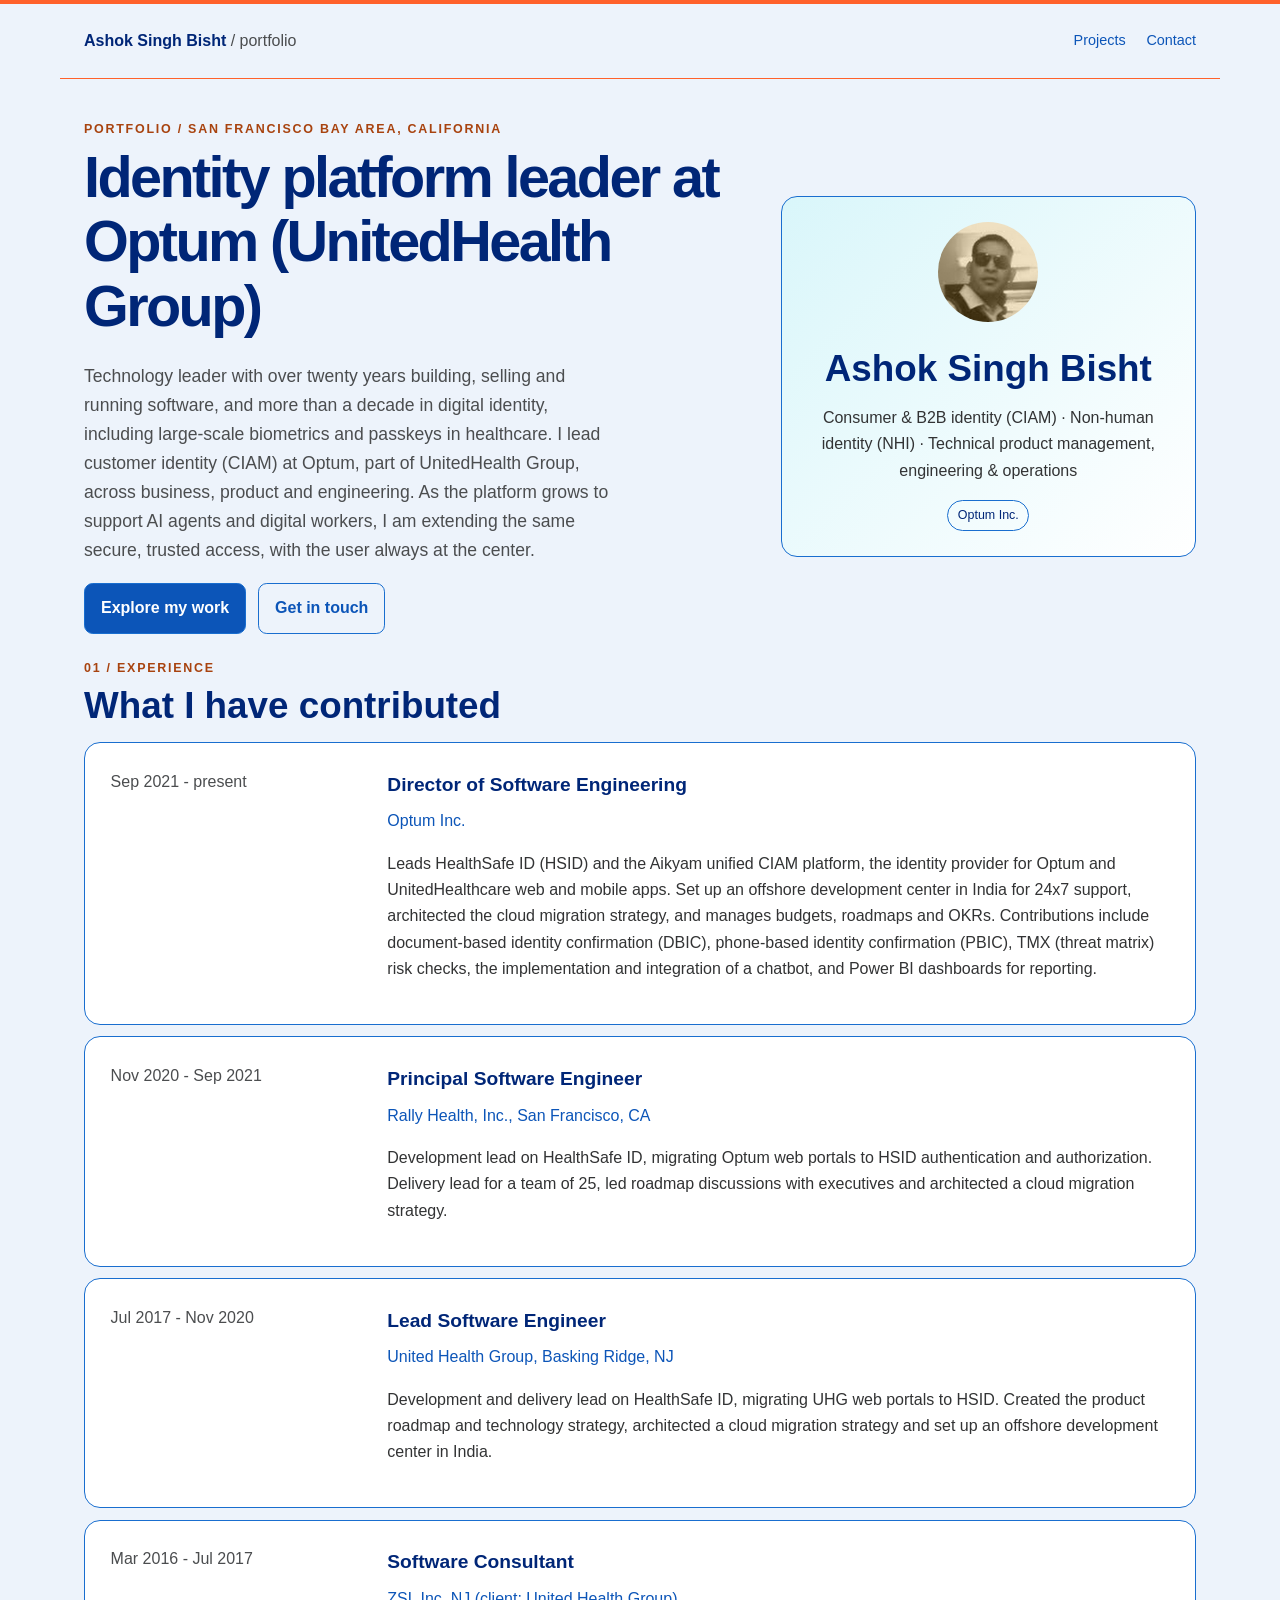
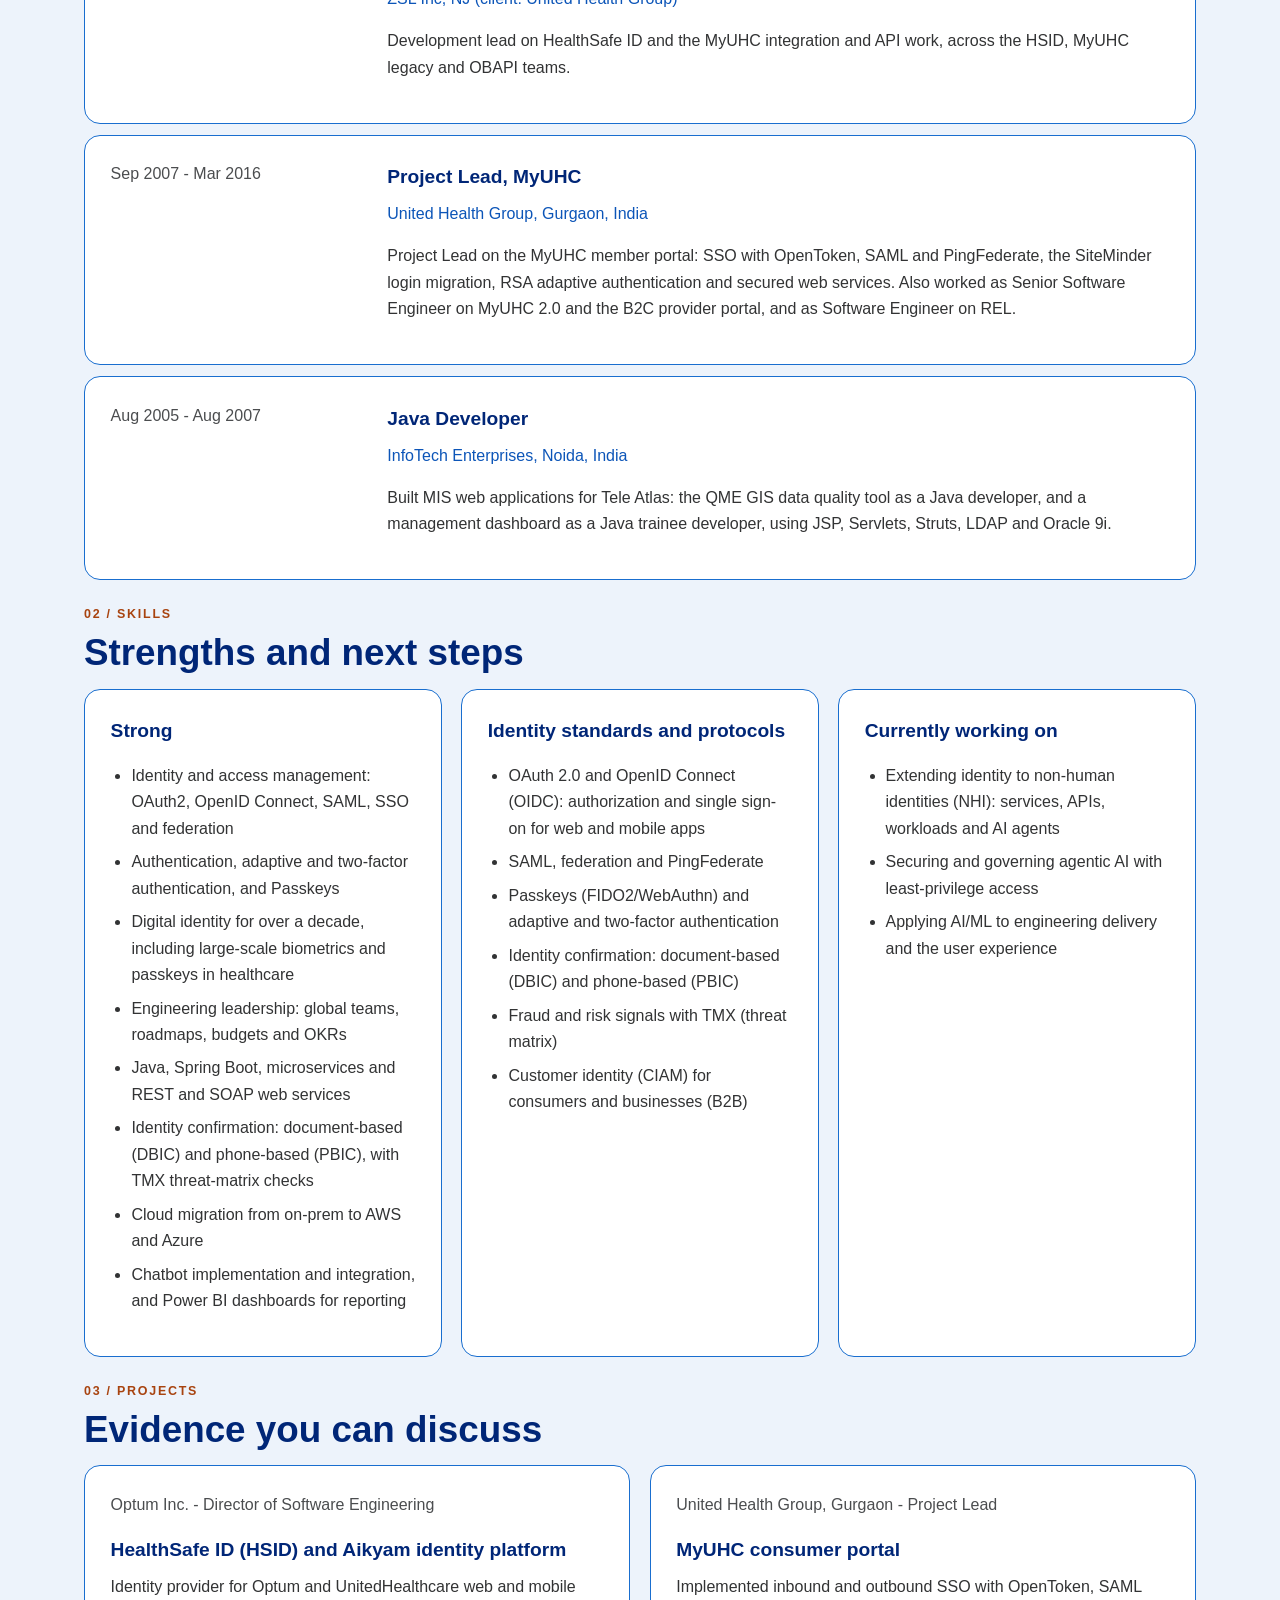
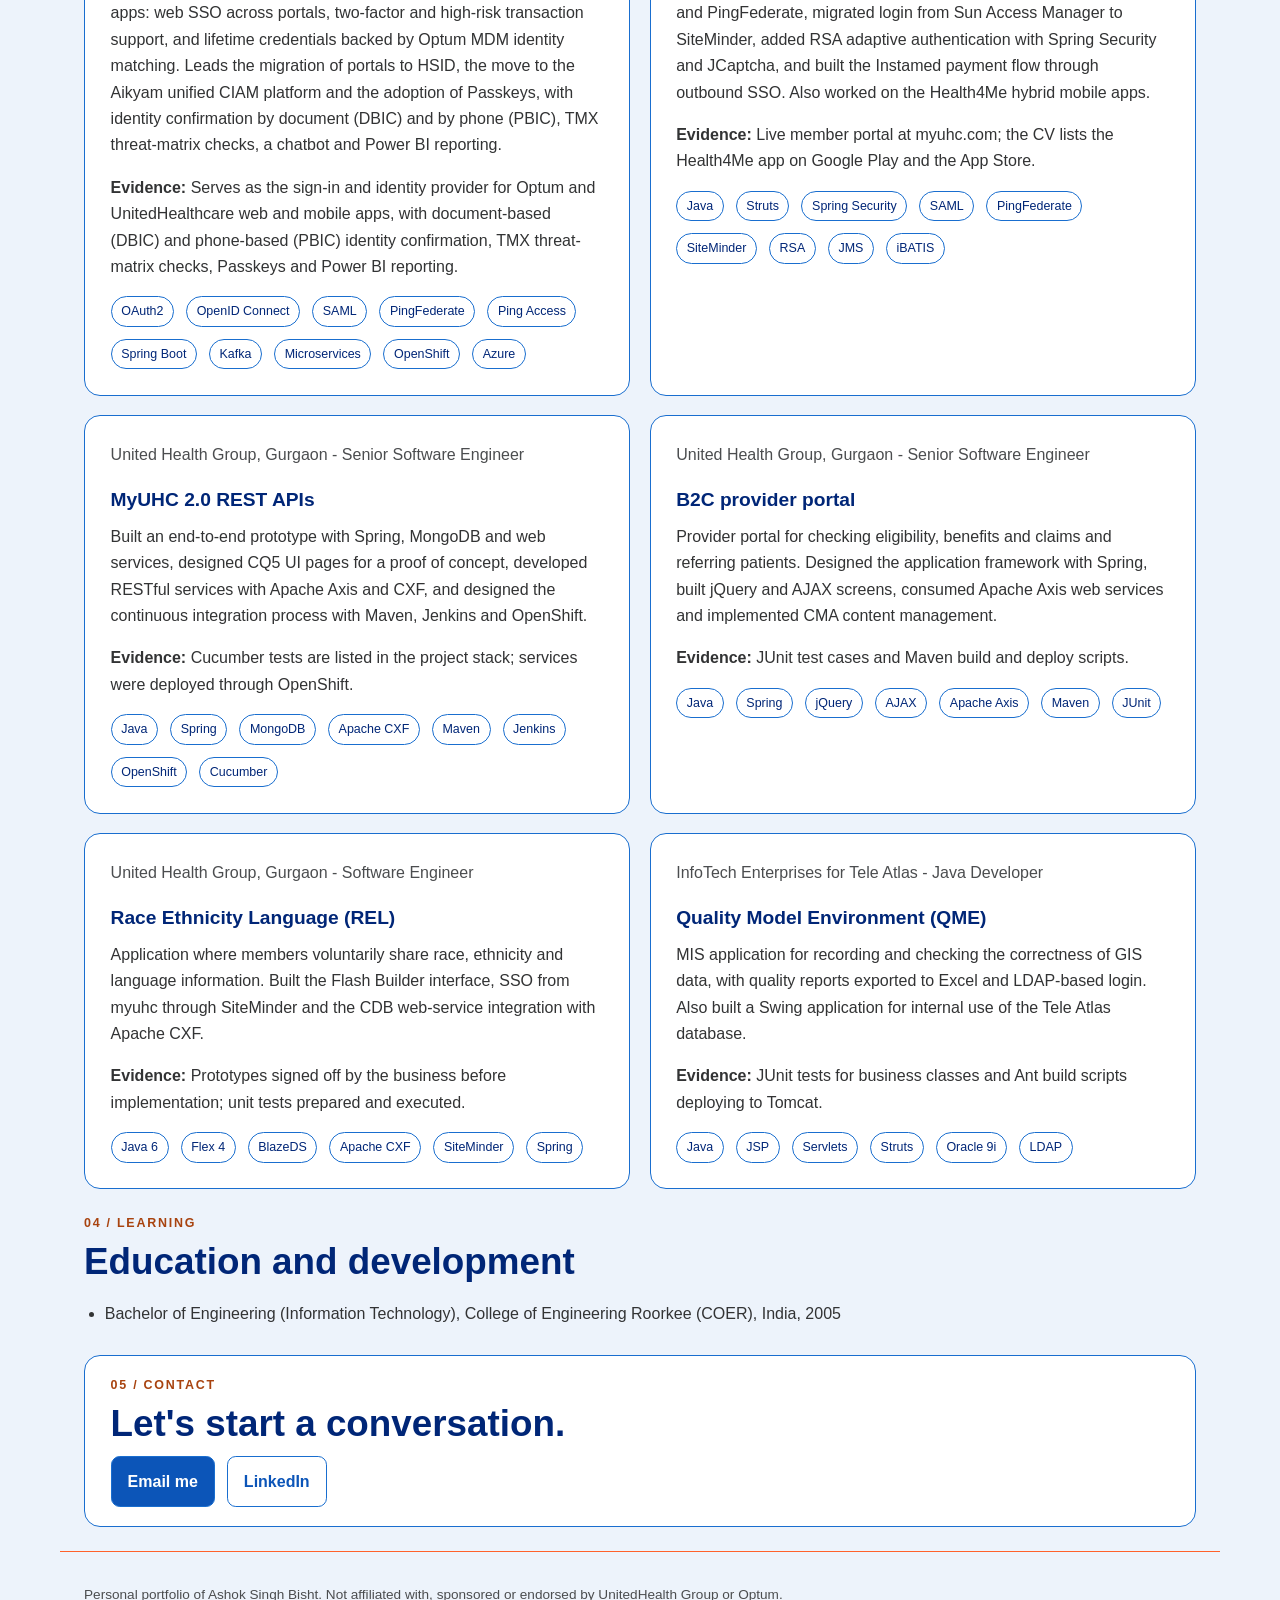
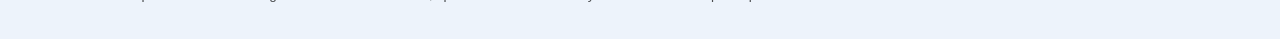
==== commit 06f723c8: "Update public portfolio Co-Authored-By: Claude Sonnet 5.5 <noreply@anthropic.com>" ====
--- a/index.html
+++ b/index.html
@@ -1 +1 @@
-<!DOCTYPE html><html lang="en" data-scroll-behavior="smooth"><head><meta charSet="utf-8"/><meta name="viewport" content="width=device-width, initial-scale=1"/><link rel="preload" as="image" href="/profile-photo.jpg"/><link rel="stylesheet" href="/_next/static/chunks/3spr8x0y-0po3.css" data-precedence="next"/><link rel="preload" as="script" fetchPriority="low" href="/_next/static/chunks/1ckvzn7sfprko.js"/><script src="/_next/static/chunks/2r4s4h5xul1n-.js" async=""></script><script src="/_next/static/chunks/2gvu8dyrhibpa.js" async=""></script><script src="/_next/static/chunks/1-9dyrc39prri.js" async=""></script><script src="/_next/static/chunks/turbopack-3-ry682tkyiqk.js" async=""></script><script src="/_next/static/chunks/27gjg8e11zukd.js" async=""></script><script src="/_next/static/chunks/07tnf_-4xkt0j.js" async=""></script><title>Ashok Singh Bisht | Portfolio</title><meta name="description" content="Technology leader with over twenty years building, selling and running software, and more than a decade in digital identity, including large-scale biometrics and passkeys in healthcare. I lead customer identity (CIAM) at Optum, part of UnitedHealth Group, across business, product and engineering. As the platform grows to support AI agents and digital workers, I am extending the same secure, trusted access, with the user always at the center."/><script src="/_next/static/chunks/0cz1d0mv5g_q7.js" noModule=""></script></head><body><div hidden=""><!--$--><!--/$--></div><a class="skip-link" href="#main">Skip to content</a><header class="site-header"><a class="brand" href="/">Ashok Singh Bisht<span> / portfolio</span></a><nav aria-label="Main navigation"><a href="/#projects">Projects</a><a href="/#contact">Contact</a></nav></header><main id="main"><section class="hero section"><div><p class="eyebrow">Portfolio / <!-- -->San Francisco Bay Area, California</p><h1>Identity platform leader at Optum (UnitedHealth Group)</h1><p class="intro">Technology leader with over twenty years building, selling and running software, and more than a decade in digital identity, including large-scale biometrics and passkeys in healthcare. I lead customer identity (CIAM) at Optum, part of UnitedHealth Group, across business, product and engineering. As the platform grows to support AI agents and digital workers, I am extending the same secure, trusted access, with the user always at the center.</p><div class="actions"><a class="button" href="#projects">Explore my work</a><a class="button secondary" href="mailto:bishtashok14@gmail.com">Get in touch</a></div></div><div class="identity-card"><img alt="Photo of Ashok Singh Bisht" width="100" height="100" decoding="async" data-nimg="1" class="avatar" style="color:transparent" src="/profile-photo.jpg"/><h2>Ashok Singh Bisht</h2><p>Consumer &amp; B2B identity (CIAM) · Non-human identity (NHI) · Technical product management, engineering &amp; operations</p><span class="badge">United Health Group, San Francisco, CA</span></div></section><section class="section" id="experience"><p class="eyebrow">01 / Experience</p><h2>What I have contributed</h2><article class="panel experience"><p class="muted">Sep 2021 - present</p><div><h3>Director of Software Engineering</h3><p class="accent">United Health Group, San Francisco, CA</p><p>Leads HealthSafe ID (HSID) and the Aikyam unified CIAM platform, the identity provider for Optum and UnitedHealthcare web and mobile apps. Set up an offshore development center in India for 24x7 support, architected the cloud migration strategy, and manages budgets, roadmaps and OKRs. Contributions include document-based identity confirmation (DBIC), phone-based identity confirmation (PBIC), TMX (threat matrix) risk checks, the implementation and integration of a chatbot, and Power BI dashboards for reporting.</p></div></article><article class="panel experience"><p class="muted">Nov 2020 - Sep 2021</p><div><h3>Principal Software Engineer</h3><p class="accent">Rally Health, Inc., San Francisco, CA</p><p>Development lead on HealthSafe ID, migrating Optum web portals to HSID authentication and authorization. Delivery lead for a team of 25, led roadmap discussions with executives and architected a cloud migration strategy.</p></div></article><article class="panel experience"><p class="muted">Jul 2017 - Nov 2020</p><div><h3>Lead Software Engineer</h3><p class="accent">United Health Group, Basking Ridge, NJ</p><p>Development and delivery lead on HealthSafe ID, migrating UHG web portals to HSID. Created the product roadmap and technology strategy, architected a cloud migration strategy and set up an offshore development center in India.</p></div></article><article class="panel experience"><p class="muted">Mar 2016 - Jul 2017</p><div><h3>Software Consultant</h3><p class="accent">ZSL Inc, NJ (client: United Health Group)</p><p>Development lead on HealthSafe ID and the MyUHC integration and API work, across the HSID, MyUHC legacy and OBAPI teams.</p></div></article><article class="panel experience"><p class="muted">Sep 2007 - Mar 2016</p><div><h3>Project Lead, MyUHC</h3><p class="accent">United Health Group, Gurgaon, India</p><p>Project Lead on the MyUHC member portal: SSO with OpenToken, SAML and PingFederate, the SiteMinder login migration, RSA adaptive authentication and secured web services. Also worked as Senior Software Engineer on MyUHC 2.0 and the B2C provider portal, and as Software Engineer on REL.</p></div></article><article class="panel experience"><p class="muted">Aug 2005 - Aug 2007</p><div><h3>Java Developer</h3><p class="accent">InfoTech Enterprises, Noida, India</p><p>Built MIS web applications for Tele Atlas: the QME GIS data quality tool as a Java developer, and a management dashboard as a Java trainee developer, using JSP, Servlets, Struts, LDAP and Oracle 9i.</p></div></article></section><section class="section" id="skills"><p class="eyebrow">02 / Skills</p><h2>Strengths and next steps</h2><div class="grid three"><article class="panel"><h3>Strong</h3><ul><li>Identity and access management: OAuth2, OpenID Connect, SAML, SSO and federation</li><li>Authentication, adaptive and two-factor authentication, and Passkeys</li><li>Digital identity for over a decade, including large-scale biometrics and passkeys in healthcare</li><li>Engineering leadership: global teams, roadmaps, budgets and OKRs</li><li>Java, Spring Boot, microservices and REST and SOAP web services</li><li>Identity confirmation: document-based (DBIC) and phone-based (PBIC), with TMX threat-matrix checks</li><li>Cloud migration from on-prem to AWS and Azure</li><li>Chatbot implementation and integration, and Power BI dashboards for reporting</li></ul></article><article class="panel"><h3>Identity standards and protocols</h3><ul><li>OAuth 2.0 and OpenID Connect (OIDC): authorization and single sign-on for web and mobile apps</li><li>SAML, federation and PingFederate</li><li>Passkeys (FIDO2/WebAuthn) and adaptive and two-factor authentication</li><li>Identity confirmation: document-based (DBIC) and phone-based (PBIC)</li><li>Fraud and risk signals with TMX (threat matrix)</li><li>Customer identity (CIAM) for consumers and businesses (B2B)</li></ul></article><article class="panel"><h3>Currently working on</h3><ul><li>Extending identity to non-human identities (NHI): services, APIs, workloads and AI agents</li><li>Securing and governing agentic AI with least-privilege access</li><li>Applying AI/ML to engineering delivery and the user experience</li></ul></article></div></section><section class="section" id="projects"><p class="eyebrow">03 / Projects</p><h2>Evidence you can discuss</h2><div class="grid"><article class="panel project-card"><p class="muted">United Health Group - team of 25</p><h3>HealthSafe ID (HSID) and Aikyam identity platform</h3><p>Identity provider for Optum and UnitedHealthcare web and mobile apps: web SSO across portals, two-factor and high-risk transaction support, and lifetime credentials backed by Optum MDM identity matching. Leads the migration of portals to HSID, the move to the Aikyam unified CIAM platform and the adoption of Passkeys, with identity confirmation by document (DBIC) and by phone (PBIC), TMX threat-matrix checks, a chatbot and Power BI reporting.</p><p><strong>Evidence:</strong> <!-- -->Serves as the sign-in and identity provider for Optum and UnitedHealthcare web and mobile apps, with document-based (DBIC) and phone-based (PBIC) identity confirmation, TMX threat-matrix checks, Passkeys and Power BI reporting.</p><div class="tags"><span class="badge">OAuth2</span><span class="badge">OpenID Connect</span><span class="badge">SAML</span><span class="badge">PingFederate</span><span class="badge">Ping Access</span><span class="badge">Spring Boot</span><span class="badge">Kafka</span><span class="badge">Microservices</span><span class="badge">OpenShift</span><span class="badge">Azure</span></div></article><article class="panel project-card"><p class="muted">United Health Group, Gurgaon - Project Lead</p><h3>MyUHC consumer portal</h3><p>Implemented inbound and outbound SSO with OpenToken, SAML and PingFederate, migrated login from Sun Access Manager to SiteMinder, added RSA adaptive authentication with Spring Security and JCaptcha, and built the Instamed payment flow through outbound SSO. Also worked on the Health4Me hybrid mobile apps.</p><p><strong>Evidence:</strong> <!-- -->Live member portal at myuhc.com; the CV lists the Health4Me app on Google Play and the App Store.</p><div class="tags"><span class="badge">Java</span><span class="badge">Struts</span><span class="badge">Spring Security</span><span class="badge">SAML</span><span class="badge">PingFederate</span><span class="badge">SiteMinder</span><span class="badge">RSA</span><span class="badge">JMS</span><span class="badge">iBATIS</span></div></article><article class="panel project-card"><p class="muted">United Health Group, Gurgaon - Senior Software Engineer</p><h3>MyUHC 2.0 REST APIs</h3><p>Built an end-to-end prototype with Spring, MongoDB and web services, designed CQ5 UI pages for a proof of concept, developed RESTful services with Apache Axis and CXF, and designed the continuous integration process with Maven, Jenkins and OpenShift.</p><p><strong>Evidence:</strong> <!-- -->Cucumber tests are listed in the project stack; services were deployed through OpenShift.</p><div class="tags"><span class="badge">Java</span><span class="badge">Spring</span><span class="badge">MongoDB</span><span class="badge">Apache CXF</span><span class="badge">Maven</span><span class="badge">Jenkins</span><span class="badge">OpenShift</span><span class="badge">Cucumber</span></div></article><article class="panel project-card"><p class="muted">United Health Group, Gurgaon - Senior Software Engineer</p><h3>B2C provider portal</h3><p>Provider portal for checking eligibility, benefits and claims and referring patients. Designed the application framework with Spring, built jQuery and AJAX screens, consumed Apache Axis web services and implemented CMA content management.</p><p><strong>Evidence:</strong> <!-- -->JUnit test cases and Maven build and deploy scripts.</p><div class="tags"><span class="badge">Java</span><span class="badge">Spring</span><span class="badge">jQuery</span><span class="badge">AJAX</span><span class="badge">Apache Axis</span><span class="badge">Maven</span><span class="badge">JUnit</span></div></article><article class="panel project-card"><p class="muted">United Health Group, Gurgaon - Software Engineer</p><h3>Race Ethnicity Language (REL)</h3><p>Application where members voluntarily share race, ethnicity and language information. Built the Flash Builder interface, SSO from myuhc through SiteMinder and the CDB web-service integration with Apache CXF.</p><p><strong>Evidence:</strong> <!-- -->Prototypes signed off by the business before implementation; unit tests prepared and executed.</p><div class="tags"><span class="badge">Java 6</span><span class="badge">Flex 4</span><span class="badge">BlazeDS</span><span class="badge">Apache CXF</span><span class="badge">SiteMinder</span><span class="badge">Spring</span></div></article><article class="panel project-card"><p class="muted">InfoTech Enterprises for Tele Atlas - Java Developer</p><h3>Quality Model Environment (QME)</h3><p>MIS application for recording and checking the correctness of GIS data, with quality reports exported to Excel and LDAP-based login. Also built a Swing application for internal use of the Tele Atlas database.</p><p><strong>Evidence:</strong> <!-- -->JUnit tests for business classes and Ant build scripts deploying to Tomcat.</p><div class="tags"><span class="badge">Java</span><span class="badge">JSP</span><span class="badge">Servlets</span><span class="badge">Struts</span><span class="badge">Oracle 9i</span><span class="badge">LDAP</span></div></article></div></section><section class="section" id="education"><p class="eyebrow">04 / Learning</p><h2>Education and development</h2><ul><li>Bachelor of Engineering (Information Technology), College of Engineering Roorkee (COER), India, 2005</li></ul></section><section class="section contact panel" id="contact"><p class="eyebrow">05 / Contact</p><h2>Let&#x27;s start a conversation.</h2><div class="actions"><a class="button" href="mailto:bishtashok14@gmail.com">Email me</a><a class="button secondary" href="https://www.linkedin.com/in/ashoksinghbisht/" rel="noreferrer" target="_blank">LinkedIn</a></div></section></main><!--$--><!--/$--><footer class="site-footer">Personal portfolio of <!-- -->Ashok Singh Bisht<!-- -->. Not affiliated with, sponsored or endorsed by UnitedHealth Group or Optum.</footer><script id="_R_">(globalThis["TURBOPACK"] || (globalThis["TURBOPACK"] = [])).push({"otherChunks":["static/chunks/1ckvzn7sfprko.js","static/chunks/2r4s4h5xul1n-.js","static/chunks/2gvu8dyrhibpa.js","static/chunks/1-9dyrc39prri.js"],"runtimeModuleIds":[94553]});</script><script src="/_next/static/chunks/1ckvzn7sfprko.js" async=""></script><script>(self.__next_f=self.__next_f||[]).push([0])</script><script>self.__next_f.push([1,"1:\"$Sreact.fragment\"\n2:\"/_next/static/chunks/27gjg8e11zukd.js\"\n3:\"/_next/static/chunks/07tnf_-4xkt0j.js\"\n4:I[22016,[\"$2\",\"$3\"],\"\"]\n5:I[39756,[\"$2\"],\"default\"]\n6:I[37457,[\"$2\"],\"default\"]\n8:I[5500,[\"$2\",\"$3\"],\"Image\"]\n17:\"ViewportBoundary\"\n18:I[97367,[\"$2\"],\"$17\"]\n1a:\"MetadataBoundary\"\n1b:I[97367,[\"$2\"],\"$1a\"]\n1c:\"$Sreact.suspense\"\n1e:I[68027,[\"$2\"],\"default\",1]\n:HL[\"/_next/static/chunks/3spr8x0y-0po3.css\",\"style\"]\n7:[[\"children\",{\"s\":\"__PAGE__\",\"h\":512,\"d\":{\"r\":[\"$\",\"$1\",\"c\",{\"children\":[[\"$\",\"main\",null,{\"id\":\"main\",\"children\":[[\"$\",\"section\",null,{\"className\":\"hero section\",\"children\":[[\"$\",\"div\",null,{\"children\":[[\"$\",\"p\",null,{\"className\":\"eyebrow\",\"children\":[\"Portfolio / \",\"San Francisco Bay Area, California\"]}],[\"$\",\"h1\",null,{\"children\":\"Identity platform leader at Optum (UnitedHealth Group)\"}],[\"$\",\"p\",null,{\"className\":\"intro\",\"children\":\"Technology leader with over twenty years building, selling and running software, and more than a decade in digital identity, including large-scale biometrics and passkeys in healthcare. I lead customer identity (CIAM) at Optum, part of UnitedHealth Group, across business, product and engineering. As the platform grows to support AI agents and digital workers, I am extending the same secure, trusted access, with the user always at the center.\"}],[\"$\",\"div\",null,{\"className\":\"actions\",\"children\":[[\"$\",\"a\",null,{\"className\":\"button\",\"href\":\"#projects\",\"children\":\"Explore my work\"}],[\"$\",\"a\",null,{\"className\":\"button secondary\",\"href\":\"mailto:bishtashok14@gmail.com\",\"children\":\"Get in touch\"}]]}]]}],[\"$\",\"div\",null,{\"className\":\"identity-card\",\"children\":[[\"$\",\"$L8\",null,{\"className\":\"avatar\",\"src\":\"/profile-photo.jpg\",\"alt\":\"Photo of Ashok Singh Bisht\",\"width\":100,\"height\":100,\"priority\":true}],[\"$\",\"h2\",null,{\"children\":\"Ashok Singh Bisht\"}],[\"$\",\"p\",null,{\"children\":\"Consumer \u0026 B2B identity (CIAM) · Non-human identity (NHI) · Technical product management, engineering \u0026 operations\"}],[\"$\",\"span\",null,{\"className\":\"badge\",\"children\":\"United Health Group, San Francisco, CA\"}]]}]]}],[\"$\",\"section\",null,{\"className\":\"section\",\"id\":\"experience\",\"children\":[[\"$\",\"p\",null,{\"className\":\"eyebrow\",\"children\":\"01 / Experience\"}],[\"$\",\"h2\",null,{\"children\":\"What I have contributed\"}],[[\"$\",\"article\",\"Director of Software Engineering-United Health Group, San Francisco, CA\",{\"className\":\"panel experience\",\"children\":[[\"$\",\"p\",null,{\"className\":\"muted\",\"children\":\"Sep 2021 - present\"}],[\"$\",\"div\",null,{\"children\":[\"$L9\",\"$La\",\"$Lb\"]}]]}],\"$Lc\",\"$Ld\",\"$Le\",\"$Lf\",\"$L10\"]]}],\"$L11\",\"$L12\",\"$L13\",\"$L14\"]}],[\"$L15\"],\"$L16\"]}],\"p\":false,\"v\":null}}]]\n0:{\"P\":null,\"c\":[\"\",\"\"],\"q\":\"\",\"i\":false,\"t\":{\"t\":{\"s\":\"\",\"h\":528,\"d\":{\"r\":[\"$\",\"$1\",\"c\",{\"children\":[[[\"$\",\"link\",\"0\",{\"rel\":\"stylesheet\",\"href\":\"/_next/static/chunks/3spr8x0y-0po3.css\",\"precedence\":\"next\",\"crossOrigin\":\"$undefined\",\"nonce\":\"$undefined\"}],[\"$\",\"script\",\"script-0\",{\"src\":\"/_next/static/chunks/27gjg8e11zukd.js\",\"async\":true,\"nonce\":\"$undefined\"}]],[\"$\",\"html\",null,{\"lang\":\"en\",\"data-scroll-behavior\":\"smooth\",\"children\":[\"$\",\"body\",null,{\"children\":[[\"$\",\"a\",null,{\"className\":\"skip-link\",\"href\":\"#main\",\"children\":\"Skip to content\"}],[\"$\",\"header\",null,{\"className\":\"site-header\",\"children\":[[\"$\",\"$L4\",null,{\"className\":\"brand\",\"href\":\"/\",\"children\":[\"Ashok Singh Bisht\",[\"$\",\"span\",null,{\"children\":\" / portfolio\"}]]}],[\"$\",\"nav\",null,{\"aria-label\":\"Main navigation\",\"children\":[[\"$\",\"$L4\",null,{\"href\":\"/#projects\",\"children\":\"Projects\"}],[\"$\",\"$L4\",null,{\"href\":\"/#contact\",\"children\":\"Contact\"}],false]}]]}],[\"$\",\"$L5\",null,{\"parallelRouterKey\":\"children\",\"error\":\"$undefined\",\"errorStyles\":\"$undefined\",\"errorScripts\":\"$undefined\",\"template\":[\"$\",\"$L6\",null,{}],\"templateStyles\":\"$undefined\",\"templateScripts\":\"$undefined\",\"notFound\":[[[\"$\",\"title\",null,{\"children\":\"404: This page could not be found.\"}],[\"$\",\"div\",null,{\"style\":{\"fontFamily\":\"system-ui,\\\"Segoe UI\\\",Roboto,Helvetica,Arial,sans-serif,\\\"Apple Color Emoji\\\",\\\"Segoe UI Emoji\\\"\",\"height\":\"100vh\",\"textAlign\":\"center\",\"display\":\"flex\",\"flexDirection\":\"column\",\"alignItems\":\"center\",\"justifyContent\":\"center\"},\"children\":[\"$\",\"div\",null,{\"children\":[[\"$\",\"style\",null,{\"dangerouslySetInnerHTML\":{\"__html\":\"body{color:#000;background:#fff;margin:0}.next-error-h1{border-right:1px solid rgba(0,0,0,.3)}@media (prefers-color-scheme:dark){body{color:#fff;background:#000}.next-error-h1{border-right:1px solid rgba(255,255,255,.3)}}\"}}],[\"$\",\"h1\",null,{\"className\":\"next-error-h1\",\"style\":{\"display\":\"inline-block\",\"margin\":\"0 20px 0 0\",\"padding\":\"0 23px 0 0\",\"fontSize\":24,\"fontWeight\":500,\"verticalAlign\":\"top\",\"lineHeight\":\"49px\"},\"children\":404}],[\"$\",\"div\",null,{\"style\":{\"display\":\"inline-block\"},\"children\":[\"$\",\"h2\",null,{\"style\":{\"fontSize\":14,\"fontWeight\":400,\"lineHeight\":\"49px\",\"margin\":0},\"children\":\"This page could not be found.\"}]}]]}]}]],[]],\"forbidden\":\"$undefined\",\"unauthorized\":\"$undefined\"}],[\"$\",\"footer\",null,{\"className\":\"site-footer\",\"children\":[\"Personal portfolio of \",\"Ashok Singh Bisht\",\". Not affiliated with, sponsored or endorsed by UnitedHealth Group or Optum.\"]}]]}]}]]}],\"p\":false,\"v\":null},\"c\":\"$Q7\"},\"h\":{\"r\":[\"$\",\"$1\",\"h\",{\"children\":[null,[\"$\",\"$L18\",null,{\"children\":\"$L19\"}],[\"$\",\"$L1b\",null,{\"children\":[[\"$\",\"div\",null,{\"hidden\":true,\"children\":[\"$\",\"$1c\",null,{\"name\":\"Next.Metadata\",\"children\":\"$L1d\"}]}],null]}],null]}],\"p\":false,\"v\":null}},\"m\":\"$undefined\",\"G\":[\"$1e\",[[\"$\",\"link\",\"0\",{\"rel\":\"stylesheet\",\"href\":\"/_next/static/chunks/3spr8x0y-0po3.css\",\"precedence\":\"next\",\"crossOrigin\":\"$undefined\",\"nonce\":\"$undefined\"}]]],\"S\":true,\"r\":\"$undefined\",\"s\":\"$undefined\",\"a\":\"$undefined\",\"l\":\"$undefined\",\"p\":\"$undefined\",\"d\":\"$undefined\",\"b\":\"n7Qv_bAUv5xPaq96WkfyG\"}\n23:I[97367,[\"$2\"],\"OutletBoundary\"]\n9:[\"$\",\"h3\",null,{\"children\":\"Director of Software Engineering\"}]\na:[\"$\",\"p\",null,{\"className\":\"accent\",\"children\":\"United Health Group, San Francisco, CA\"}]\nb:[\"$\",\"p\",null,{\"children\":\"Leads HealthSafe ID (HSID) and the Aikyam unified CIAM platform, the identity provider for Optum and UnitedHealthcare web and mobile apps. Set up an offshore development center in India for 24x7 support, architected the cloud migration strategy, and manages budgets, roadmaps and OKRs. Contributions include document-based identity confirmation (DBIC), phone-based identity confirmation (PBIC), TMX (threat matrix) risk checks, the implementation and integration of a chatbot, and Power BI dashboards for reporting.\"}]\nc:[\"$\",\"article\",\"Principal Software Engineer-Rally Health, Inc., San Francisco, CA\",{\"className\":\"panel experience\",\"children\":[[\"$\",\"p\",null,{\"className\":\"muted\",\"children\":\"Nov 2020 - Sep 2021\"}],[\"$\",\"div\",null,{\"children\":[[\"$\",\"h3\",null,{\"children\":\"Principal Software Engineer\"}],[\"$\",\"p\",null,{\"className\":\"accent\",\"children\":\"Rally Health, Inc., San Francisco, CA\"}],[\"$\",\"p\",null,{\"children\":\"Development lead on HealthSafe ID, migrating Optum web portals to HSID authentication and authorization. Delivery lead for a team of 25, led roadmap discussions with executives and architected a cloud migration strategy.\"}]]}]]}]\nd:[\"$\",\"article\",\"Lead Software Engineer-United Health Group, Basking Ridge, NJ\",{\"className\":\"panel experience\",\"children\":[[\"$\",\"p\",null,{\"className\":\"muted\",\"children\":\"Jul 2017 - Nov 2020\"}],[\"$\",\"div\",null,{\"children\":[[\"$\",\"h3\",null,{\"children\":\"Lead Software Engineer\"}],[\"$\",\"p\",null,{\"className\":\"accent\",\"children\":\"United Health Group, Basking Ridge, NJ\"}],[\"$\",\"p\",null,{\"children\":\"Development and delivery lead on HealthSafe ID, migrating UHG web portals to HSID. Created the product roadmap and technology strategy, architected a cloud migration strategy and set up an offshore development center in India.\"}]]}]]}]\ne:[\"$\",\"article\",\"Software Consultant-ZSL Inc, NJ (client: United Health Group)\",{\"className\":\"panel experience\",\"children\":[[\"$\",\"p\",null,{\"className\":\"muted\",\"children\":\"Mar 2016 - Jul 2017\"}],[\"$\",\"div\",null,{\"children\":[[\"$\",\"h3\",null,{\"children\":\"Software Consultant\"}],[\"$\",\"p\",null,{\"className\":\"accent\",\"children\":\"ZSL Inc, NJ (client: United Health Group)\"}],[\"$\",\"p\",null,{\"children\":\"Development lead on HealthSafe ID and the MyUHC integration and API work, across the HSID, MyUHC legacy and OBAPI teams.\"}]]}]]}]\nf:[\"$\",\"article\",\"Project Lead, MyUHC-United Health Group, Gurgaon, India\",{\"className\":\"panel experience\",\"children\":[[\"$\",\"p\",null,{\"className\":\"muted\",\"children\":\"Sep 2007 - Mar 2016\"}],[\"$\",\"div\",null,{\"children\":[[\"$\",\"h3\",null,{\"children\":\"Project Lead, MyUHC\"}],[\"$\",\"p\",null,{\"className\":\"accent\",\"children\":\"United Health Group, Gurgaon, India\"}],[\"$\",\"p\",null,{\"children\":\"Project Lead on the MyUHC member portal: SSO with OpenToken, SAML and PingFederate, the SiteMinder login migration, RSA adaptive authentication and secured web services. Also worked as Senior Software Engineer on MyUHC 2.0 and the B2C provider portal, and as Software Engineer on REL.\"}]]}]]}]\n10:[\"$\",\"article\",\"Java Developer-InfoTech Enterprises, Noida, India\",{\"className\":\"panel experience\",\"children\":[[\"$\",\"p\",null,{\"className\":\"muted\",\"children\":\"Aug 2005 - Aug 2007\"}],[\"$\",\"div\",null,{\"children\":[[\"$\",\"h3\",null,{\"children\":\"Java Developer\"}],[\"$\",\"p\",null,{\"className\":\"accent\",\"children\":\"InfoTech Enterprises, Noida, India\"}],[\"$\",\"p\",null,{\"children\":\"Built MIS web applications for Tele Atlas: the QME GIS data quality tool as a Java developer, and a management dashboard as a Java trainee developer, using JSP, Servlets, Struts, LDAP and Oracle 9i.\"}]]}]]}]\n11:[\"$\",\"section\",null,{\"className\":\"section\",\"id\":\"skills\",\"children\":[[\"$\",\"p\",null,{\"className\":\"eyebrow\",\"children\":\"02 / Skills\"}],[\"$\",\"h2\",null,{\"children\":\"Strengths and next steps\"}],[\"$\",\"div\",null,{\"className\":\"grid three\",\"children\":[[\"$\",\"article\",\"strong\",{\"className\":\"panel\",\"children\":[[\"$\",\"h3\",null,{\"children\":\"Strong\"}],[\"$\",\"ul\",null,{\"children\":[[\"$\",\"li\",\"Identity and access management: OAuth2, OpenID Connect, SAML, SSO and federation\",{\"children\":\"Identity and access management: OAuth2, OpenID Connect, SAML, SSO and federation\"}],[\"$\",\"li\",\"Authentication, adaptive and two-factor authentication, and Passkeys\",{\"children\":\"Authentication, adaptive and two-factor authentication, and Passkeys\"}],[\"$\",\"li\",\"Digital identity for over a decade, including large-scale biometrics and passkeys in healthcare\",{\"children\":\"Digital identity for over a decade, including large-scale biometrics and passkeys in healthcare\"}],[\"$\",\"li\",\"Engineering leadership: global teams, roadmaps, budgets and OKRs\",{\"children\":\"Engineering leadership: global teams, roadmaps, budgets and OKRs\"}],[\"$\",\"li\",\"Java, Spring Boot, microservices and REST and SOAP web services\",{\"children\":\"Java, Spring Boot, microservices and REST and SOAP web services\"}],[\"$\",\"li\",\"Identity confirmation: document-based (DBIC) and phone-based (PBIC), with TMX threat-matrix checks\",{\"children\":\"Identity confirmation: document-based (DBIC) and phone-based (PBIC), with TMX threat-matrix checks\"}],[\"$\",\"li\",\"Cloud migration from on-prem to AWS and Azure\",{\"children\":\"Cloud migration from on-prem to AWS and Azure\"}],[\"$\",\"li\",\"Chatbot implementation and integration, and Power BI dashboards for reporting\",{\"children\":\"Chatbot implementation and integration, and Power BI dashboards for reporting\"}]]}]]}],[\"$\",\"article\",\"Identity standards and protocols\",{\"className\":\"panel\",\"children\":[[\"$\",\"h3\",null,{\"children\":\"Identity standards and protocols\"}],[\"$\",\"ul\",null,{\"children\":[[\"$\",\"li\",\"OAuth 2.0 and OpenID Connect (OIDC): authorization and single sign-on for web and mobile apps\",{\"children\":\"OAuth 2.0 and OpenID Connect (OIDC): authorization and single sign-on for web and mobile apps\"}],[\"$\",\"li\",\"SAML, federation and PingFederate\",{\"children\":\"SAML, federation and PingFederate\"}],[\"$\",\"li\",\"Passkeys (FIDO2/WebAuthn) and adaptive and two-factor authentication\",{\"children\":\"Passkeys (FIDO2/WebAuthn) and adaptive and two-factor authentication\"}],[\"$\",\"li\",\"Identity confirmation: document-based (DBIC) and phone-based (PBIC)\",{\"children\":\"Identity confirmation: document-based (DBIC) and phone-based (PBIC)\"}],[\"$\",\"li\",\"Fraud and risk signals with TMX (threat matrix)\",{\"children\":\"Fraud and risk signals with TMX (threat matrix)\"}],[\"$\",\"li\",\"Customer identity (CIAM) for consumers and businesses (B2B)\",{\"children\":\"Customer identity (CIAM) for consumers and businesses (B2B)\"}]]}]]}],[\"$\",\"article\",\"developing\",{\"className\":\"panel\",\"children\":[[\"$\",\"h3\",null,{\"children\":\"Currently working on\"}],[\"$\",\"ul\",null,{\"children\":[[\"$\",\"li\",\"Extending identity to non-human identities (NHI): services, APIs, workloads and AI agents\",{\"children\":\"Extending identity to non-human identities (NHI): services, APIs, workloads and AI agents\"}],[\"$\",\"li\",\"Securing and governing agentic AI with least-privilege access\",{\"children\":\"Securing and governing agentic AI with least-privilege access\"}],[\"$\",\"li\",\"Applying AI/ML to engineering delivery and the user experience\",{\"children\":\"Applying AI/ML to engineering delivery and the user experience\"}]]}]]}]]}]]}]\n12:[\"$\",\"section\",null,{\"className\":\"section\",\"id\":\"projects\",\"children\":[[\"$\",\"p\",null,{\"className\":\"eyebrow\",\"children\":\"03 / Projects\"}],[\"$\",\"h2\",null,{\"children\":\"Evidence you can discuss\"}],[\"$\",\"div\",null,{\"className\":\"grid\",\"children\":[[\"$\",\"article\",\"HealthSafe ID (HSID) and Aikyam identity platform\",{\"className\":\"panel project-card\",\"children\":[[\"$\",\"p\",null,{\"className\":\"muted\",\"children\":\"United Health Group - team of 25\"}],[\"$\",\"h3\",null,{\"children\":\"HealthSafe ID (HSID) and Aikyam identity platform\"}],[\"$\",\"p\",null,{\"children\":\"Identity provider for Optum and UnitedHealthcare web and mobile apps: web SSO across portals, two-factor and high-risk transaction support, and lifetime credentials backed by Optum MDM identity matching. Leads the migration of portals to HSID, the move to the Aikyam unified CIAM platform and the adoption of Passkeys, with identity confirmation by document (DBIC) and by phone (PBIC), TMX threat-matrix checks, a chatbot and Power BI reporting.\"}],[\"$\",\"p\",null,{\"children\":[[\"$\",\"strong\",null,{\"children\":\"Evidence:\"}],\" \",\"Serves as the sign-in and identity provider for Optum and UnitedHealthcare web and mobile apps, with document-based (DBIC) and phone-based (PBIC) identity confirmation, TMX threat-matrix checks, Passkeys and Power BI reporting.\"]}],[\"$\",\"div\",null,{\"className\":\"tags\",\"children\":[[\"$\",\"span\",\"OAuth2\",{\"className\":\"badge\",\"children\":\"OAuth2\"}],[\"$\",\"span\",\"OpenID Connect\",{\"className\":\"badge\",\"children\":\"OpenID Connect\"}],[\"$\",\"span\",\"SAML\",{\"className\":\"badge\",\"children\":\"SAML\"}],[\"$\",\"span\",\"PingFederate\",{\"className\":\"badge\",\"children\":\"PingFederate\"}],[\"$\",\"span\",\"Ping Access\",{\"className\":\"badge\",\"children\":\"Ping Access\"}],[\"$\",\"span\",\"Spring Boot\",{\"className\":\"badge\",\"children\":\"Spring Boot\"}],[\"$\",\"span\",\"Kafka\",{\"className\":\"badge\",\"children\":\"Kafka\"}],[\"$\",\"span\",\"Microservices\",{\"className\":\"badge\",\"children\":\"Microservices\"}],[\"$\",\"span\",\"OpenShift\",{\"className\":\"badge\",\"children\":\"OpenShift\"}],[\"$\",\"span\",\"Azure\",{\"className\":\"badge\",\"children\":\"Azure\"}]]}]]}],[\"$\",\"article\",\"MyUHC consumer portal\",{\"className\":\"panel project-card\",\"children\":[[\"$\",\"p\",null,{\"className\":\"muted\",\"children\":\"United Health Group, Gurgaon - Project Lead\"}],[\"$\",\"h3\",null,{\"children\":\"MyUHC consumer portal\"}],[\"$\",\"p\",null,{\"children\":\"Implemented inbound and outbound SSO with OpenToken, SAML and PingFederate, migrated login from Sun Access Manager to SiteMinder, added RSA adaptive authentication with Spring Security and JCaptcha, and built the Instamed payment flow through outbound SSO. Also worked on the Health4Me hybrid mobile apps.\"}],[\"$\",\"p\",null,{\"children\":[[\"$\",\"strong\",null,{\"children\":\"Evidence:\"}],\" \",\"Live member portal at myuhc.com; the CV lists the Health4Me app on Google Play and the App Store.\"]}],[\"$\",\"div\",null,{\"className\":\"tags\",\"children\":[[\"$\",\"span\",\"Java\",{\"className\":\"badge\",\"children\":\"Java\"}],[\"$\",\"span\",\"Struts\",{\"className\":\"badge\",\"children\":\"Struts\"}],[\"$\",\"span\",\"Spring Security\",{\"className\":\"badge\",\"children\":\"Spring Security\"}],[\"$\",\"span\",\"SAML\",{\"className\":\"badge\",\"children\":\"SAML\"}],[\"$\",\"span\",\"PingFederate\",{\"className\":\"badge\",\"children\":\"PingFederate\"}],[\"$\",\"span\",\"SiteMinder\",{\"className\":\"badge\",\"children\":\"SiteMinder\"}],[\"$\",\"span\",\"RSA\",{\"className\":\"badge\",\"children\":\"RSA\"}],[\"$\",\"span\",\"JMS\",{\"className\":\"badge\",\"children\":\"JMS\"}],[\"$\",\"span\",\"iBATIS\",{\"className\":\"badge\",\"children\":\"iBATIS\"}]]}]]}],[\"$\",\"article\",\"MyUHC 2.0 REST APIs\",{\"className\":\"panel project-card\",\"children\":[[\"$\",\"p\",null,{\"className\":\"muted\",\"children\":\"United Health Group, Gurgaon - Senior Software Engineer\"}],[\"$\",\"h3\",null,{\"children\":\"MyUHC 2.0 REST APIs\"}],[\"$\",\"p\",null,{\"children\":\"Built an end-to-end prototype with Spring, MongoDB and web services, designed CQ5 UI pages for a proof of concept, developed RESTful services with Apache Axis and CXF, and designed the continuous integration process with Maven, Jenkins and OpenShift.\"}],[\"$\",\"p\",null,{\"children\":[[\"$\",\"strong\",null,{\"children\":\"Evidence:\"}],\" \",\"Cucumber tests are listed in the project stack; services were deployed through OpenShift.\"]}],\"$L1f\"]}],\"$L20\",\"$L21\",\"$L22\"]}]]}]\n13:[\"$\",\"section\",null,{\"className\":\"section\",\"id\":\"education\",\"children\":[[\"$\",\"p\",null,{\"className\":\"eyebrow\",\"children\":\"04 / Learning\"}],[\"$\",\"h2\",null,{\"children\":\"Education and development\"}],[\"$\",\"ul\",null,{\"children\":[[\"$\",\"li\",\"Bachelor of Engineering (Information Technology), College of Engineering Roorkee (COER), India, 2005\",{\"children\":\"Bachelor of Engineering (Information Technology), College of Engineering Roorkee (COER), India, 2005\"}]]}]]}]\n14:[\"$\",\"section\",null,{\"className\":\"section contact panel\",\"id\":\"contact\",\"children\":[[\"$\",\"p\",null,{\"className\":\"eyebrow\",\"children\":\"05 / Contact\"}],[\"$\",\"h2\",null,{\"children\":\"Let's start a conversation.\"}],[\"$\",\"div\",null,{\"className\":\"actions\",\"children\":[[\"$\",\"a\",null,{\"className\":\"button\",\"href\":\"mailto:bishtashok14@gmail.com\",\"children\":\"Email me\"}],[\"$\",\"a\",null,{\"className\":\"button secondary\",\"href\":\"https://www.linkedin.com/in/ashoksinghbisht/\",\"rel\":\"noreferrer\",\"target\":\"_blank\",\"children\":\"LinkedIn\"}]]}],false]}]\n15:[\"$\",\"script\",\"script-0\",{\"src\":\"/_next/static/chunks/07tnf_-4xkt0j.js\",\"async\":true,\"nonce\":\"$undefined\"}]\n16:[\"$\",\"$L23\",null,{\"children\":[\"$\",\"$1c\",null,{\"name\":\"Next.MetadataOutlet\",\"children\":\"$@24\"}]}]\n1f:[\"$\",\"div\",null,{\"className\":\"tags\",\"children\":[[\"$\",\"span\",\"Java\",{\"className\":\"badge\",\"children\":\"Java\"}],[\"$\",\"span\",\"Spring\",{\"className\":\"badge\",\"children\":\"Spring\"}],[\"$\",\"span\",\"MongoDB\",{\"className\":\"badge\",\"children\":\"MongoDB\"}],[\"$\",\"span\",\"Apache CXF\",{\"className\":\"badge\",\"children\":\"Apache CXF\"}],[\"$\",\"span\",\"Maven\",{\"className\":\"badge\",\"children\":\"Maven\"}],[\"$\",\"span\",\"Jenkins\",{\"className\":\"badge\",\"children\":\"Jenkins\"}],[\"$\",\"span\",\"OpenShift\",{\"className\":\"badge\",\"children\":\"OpenShift\"}],[\"$\",\"span\",\"Cucumber\",{\"className\":\"badge\",\"children\":\"Cucumber\"}]]}]\n20:[\"$\",\"article\",\"B2C provider portal\",{\"className\":\"panel project-card\",\"children\":[[\"$\",\"p\",null,{\"className\":\"muted\",\"children\":\"United Health Group, Gurgaon - Senior Software Engineer\"}],[\"$\",\"h3\",null,{\"children\":\"B2C provider portal\"}],[\"$\",\"p\",null,{\"children\":\"Provider portal for checking eligibility, benefits and claims and referring patients. Designed the application framework with Spring, built jQuery and AJAX screens, consumed Apache Axis web services and implemented CMA content management.\"}],[\"$\",\"p\",null,{\"children\":[[\"$\",\"strong\",null,{\"children\":\"Evidence:\"}],\" \",\"JUnit test cases and Maven build and deploy scripts.\"]}],[\"$\",\"div\",null,{\"className\":\"tags\",\"children\":[[\"$\",\"span\",\"Java\",{\"className\":\"badge\",\"children\":\"Java\"}],[\"$\",\"span\",\"Spring\",{\"className\":\"badge\",\"children\":\"Spring\"}],[\"$\",\"span\",\"jQuery\",{\"className\":\"badge\",\"children\":\"jQuery\"}],[\"$\",\"span\",\"AJAX\",{\"className\":\"badge\",\"children\":\"AJAX\"}],[\"$\",\"span\",\"Apache Axis\",{\"className\":\"badge\",\"children\":\"Apache Axis\"}],[\"$\",\"span\",\"Maven\",{\"className\":\"badge\",\"children\":\"Maven\"}],[\"$\",\"span\",\"JUnit\",{\"className\":\"badge\",\"children\":\"JUnit\"}]]}]]}]\n21:[\"$\",\"article\",\"Race Ethnicity Language (REL)\",{\"className\":\"panel project-card\",\"children\":[[\"$\",\"p\",null,{\"className\":\"muted\",\"children\":\"United Health Group, Gurgaon - Software Engineer\"}],[\"$\",\"h3\",null,{\"children\":\"Race Ethnicity Language (REL)\"}],[\"$\",\"p\",null,{\"children\":\"Application where members voluntarily share race, ethnicity and language information. Built the Flash Builder interface, SSO from myuhc through SiteMinder and the CDB web-service integration with Apache CXF.\"}],[\"$\",\"p\",null,{\"children\":[[\"$\",\"strong\",null,{\"children\":\"Evidence:\"}],\" \",\"Prototypes signed off by the business before implementation; unit tests prepared and executed.\"]}],[\"$\",\"div\",null,{\"className\":\"tags\",\"children\":[[\"$\",\"span\",\"Java 6\",{\"className\":\"badge\",\"children\":\"Java 6\"}],[\"$\",\"span\",\"Flex 4\",{\"className\":\"badge\",\"children\":\"Flex 4\"}],[\"$\",\"span\",\"BlazeDS\",{\"className\":\"badge\",\"children\":\"BlazeDS\"}],[\"$\",\"span\",\"Apache CXF\",{\"className\":\"badge\",\"children\":\"Apache CXF\"}],[\"$\",\"span\",\"SiteMinder\",{\"className\":\"badge\",\"children\":\"SiteMinder\"}],[\"$\",\"span\",\"Spring\",{\"className\":\"badge\",\"children\":\"Spring\"}]]}]]}]\n22:[\"$\",\"article\",\"Quality Model Environment (QME)\",{\"className\":\"panel project-card\",\"children\":[[\"$\",\"p\",null,{\"className\":\"muted\",\"children\":\"InfoTech Enterprises for Tele Atlas - Java Developer\"}],[\"$\",\"h3\",null,{\"children\":\"Quality Model Environment (QME)\"}],[\"$\",\"p\",null,{\"children\":\"MIS application for recording and checking the correctness of GIS data, with quality reports exported to Excel and LDAP-based login. Also built a Swing application for internal use of the Tele Atlas database.\"}],[\"$\",\"p\",null,{\"children\":[[\"$\",\"strong\",null,{\"children\":\"Evidence:\"}],\" \",\"JUnit tests for business classes and Ant build scripts deploying to Tomcat.\"]}],[\"$\",\"div\",null,{\"className\":\"tags\",\"children\":[[\"$\",\"span\",\"Java\",{\"className\":\"badge\",\"children\":\"Java\"}],[\"$\",\"span\",\"JSP\",{\"className\":\"badge\",\"children\":\"JSP\"}],[\"$\",\"span\",\"Servlets\",{\"className\":\"badge\",\"children\":\"Servlets\"}],[\"$\",\"span\",\"Struts\",{\"className\":\"badge\",\"children\":\"Struts\"}],[\"$\",\"span\",\"Oracle 9i\",{\"className\":\"badge\",\"children\":\"Oracle 9i\"}],[\"$\",\"span\",\"LDAP\",{\"className\":\"badge\",\"children\":\"LDAP\"}]]}]]}]\n19:[[\"$\",\"meta\",\"0\",{\"charSet\":\"utf-8\"}],[\"$\",\"meta\",\"1\",{\"name\":\"viewport\",\"content\":\"width=device-width, initial-scale=1\"}]]\n1d:[[\"$\",\"title\",\"0\",{\"children\":\"Ashok Singh Bisht | Portfolio\"}],[\"$\",\"meta\",\"1\",{\"name\":\"description\",\"content\":\"Technology leader with over twenty years building, selling and running software, and more than a decade in digital identity, including large-scale biometrics and passkeys in healthcare. I lead customer identity (CIAM) at Optum, part of UnitedHealth Group, across business, product and engineering. As the platform grows to support AI agents and digital workers, I am extending the same secure, trusted access, with the user always at the center.\"}]]\n24:null\n"])</script></body></html>+<!DOCTYPE html><html lang="en" data-scroll-behavior="smooth"><head><meta charSet="utf-8"/><meta name="viewport" content="width=device-width, initial-scale=1"/><link rel="preload" as="image" href="/profile-photo.jpg"/><link rel="stylesheet" href="/_next/static/chunks/3spr8x0y-0po3.css" data-precedence="next"/><link rel="preload" as="script" fetchPriority="low" href="/_next/static/chunks/1ckvzn7sfprko.js"/><script src="/_next/static/chunks/2r4s4h5xul1n-.js" async=""></script><script src="/_next/static/chunks/2gvu8dyrhibpa.js" async=""></script><script src="/_next/static/chunks/1-9dyrc39prri.js" async=""></script><script src="/_next/static/chunks/turbopack-3-ry682tkyiqk.js" async=""></script><script src="/_next/static/chunks/27gjg8e11zukd.js" async=""></script><script src="/_next/static/chunks/07tnf_-4xkt0j.js" async=""></script><title>Ashok Singh Bisht | Portfolio</title><meta name="description" content="Technology leader with over twenty years building, selling and running software, and more than a decade in digital identity, including large-scale biometrics and passkeys in healthcare. I lead customer identity (CIAM) at Optum, part of UnitedHealth Group, across business, product and engineering. As the platform grows to support AI agents and digital workers, I am extending the same secure, trusted access, with the user always at the center."/><script src="/_next/static/chunks/0cz1d0mv5g_q7.js" noModule=""></script></head><body><div hidden=""><!--$--><!--/$--></div><a class="skip-link" href="#main">Skip to content</a><header class="site-header"><a class="brand" href="/">Ashok Singh Bisht<span> / portfolio</span></a><nav aria-label="Main navigation"><a href="/#projects">Projects</a><a href="/#contact">Contact</a></nav></header><main id="main"><section class="hero section"><div><p class="eyebrow">Portfolio / <!-- -->San Francisco Bay Area, California</p><h1>Identity platform leader at Optum (UnitedHealth Group)</h1><p class="intro">Technology leader with over twenty years building, selling and running software, and more than a decade in digital identity, including large-scale biometrics and passkeys in healthcare. I lead customer identity (CIAM) at Optum, part of UnitedHealth Group, across business, product and engineering. As the platform grows to support AI agents and digital workers, I am extending the same secure, trusted access, with the user always at the center.</p><div class="actions"><a class="button" href="#projects">Explore my work</a><a class="button secondary" href="mailto:bishtashok14@gmail.com">Get in touch</a></div></div><div class="identity-card"><img alt="Photo of Ashok Singh Bisht" width="100" height="100" decoding="async" data-nimg="1" class="avatar" style="color:transparent" src="/profile-photo.jpg"/><h2>Ashok Singh Bisht</h2><p>Consumer &amp; B2B identity (CIAM) · Non-human identity (NHI) · Technical product management, engineering &amp; operations</p><span class="badge">Optum Inc.</span></div></section><section class="section" id="experience"><p class="eyebrow">01 / Experience</p><h2>What I have contributed</h2><article class="panel experience"><p class="muted">Sep 2021 - present</p><div><h3>Director of Software Engineering</h3><p class="accent">Optum Inc.</p><p>Leads HealthSafe ID (HSID) and the Aikyam unified CIAM platform, the identity provider for Optum and UnitedHealthcare web and mobile apps. Set up an offshore development center in India for 24x7 support, architected the cloud migration strategy, and manages budgets, roadmaps and OKRs. Contributions include document-based identity confirmation (DBIC), phone-based identity confirmation (PBIC), TMX (threat matrix) risk checks, the implementation and integration of a chatbot, and Power BI dashboards for reporting.</p></div></article><article class="panel experience"><p class="muted">Nov 2020 - Sep 2021</p><div><h3>Principal Software Engineer</h3><p class="accent">Rally Health, Inc., San Francisco, CA</p><p>Development lead on HealthSafe ID, migrating Optum web portals to HSID authentication and authorization. Delivery lead for a team of 25, led roadmap discussions with executives and architected a cloud migration strategy.</p></div></article><article class="panel experience"><p class="muted">Jul 2017 - Nov 2020</p><div><h3>Lead Software Engineer</h3><p class="accent">United Health Group, Basking Ridge, NJ</p><p>Development and delivery lead on HealthSafe ID, migrating UHG web portals to HSID. Created the product roadmap and technology strategy, architected a cloud migration strategy and set up an offshore development center in India.</p></div></article><article class="panel experience"><p class="muted">Mar 2016 - Jul 2017</p><div><h3>Software Consultant</h3><p class="accent">ZSL Inc, NJ (client: United Health Group)</p><p>Development lead on HealthSafe ID and the MyUHC integration and API work, across the HSID, MyUHC legacy and OBAPI teams.</p></div></article><article class="panel experience"><p class="muted">Sep 2007 - Mar 2016</p><div><h3>Project Lead, MyUHC</h3><p class="accent">United Health Group, Gurgaon, India</p><p>Project Lead on the MyUHC member portal: SSO with OpenToken, SAML and PingFederate, the SiteMinder login migration, RSA adaptive authentication and secured web services. Also worked as Senior Software Engineer on MyUHC 2.0 and the B2C provider portal, and as Software Engineer on REL.</p></div></article><article class="panel experience"><p class="muted">Aug 2005 - Aug 2007</p><div><h3>Java Developer</h3><p class="accent">InfoTech Enterprises, Noida, India</p><p>Built MIS web applications for Tele Atlas: the QME GIS data quality tool as a Java developer, and a management dashboard as a Java trainee developer, using JSP, Servlets, Struts, LDAP and Oracle 9i.</p></div></article></section><section class="section" id="skills"><p class="eyebrow">02 / Skills</p><h2>Strengths and next steps</h2><div class="grid three"><article class="panel"><h3>Strong</h3><ul><li>Identity and access management: OAuth2, OpenID Connect, SAML, SSO and federation</li><li>Authentication, adaptive and two-factor authentication, and Passkeys</li><li>Digital identity for over a decade, including large-scale biometrics and passkeys in healthcare</li><li>Engineering leadership: global teams, roadmaps, budgets and OKRs</li><li>Java, Spring Boot, microservices and REST and SOAP web services</li><li>Identity confirmation: document-based (DBIC) and phone-based (PBIC), with TMX threat-matrix checks</li><li>Cloud migration from on-prem to AWS and Azure</li><li>Chatbot implementation and integration, and Power BI dashboards for reporting</li></ul></article><article class="panel"><h3>Identity standards and protocols</h3><ul><li>OAuth 2.0 and OpenID Connect (OIDC): authorization and single sign-on for web and mobile apps</li><li>SAML, federation and PingFederate</li><li>Passkeys (FIDO2/WebAuthn) and adaptive and two-factor authentication</li><li>Identity confirmation: document-based (DBIC) and phone-based (PBIC)</li><li>Fraud and risk signals with TMX (threat matrix)</li><li>Customer identity (CIAM) for consumers and businesses (B2B)</li></ul></article><article class="panel"><h3>Currently working on</h3><ul><li>Extending identity to non-human identities (NHI): services, APIs, workloads and AI agents</li><li>Securing and governing agentic AI with least-privilege access</li><li>Applying AI/ML to engineering delivery and the user experience</li></ul></article></div></section><section class="section" id="projects"><p class="eyebrow">03 / Projects</p><h2>Evidence you can discuss</h2><div class="grid"><article class="panel project-card"><p class="muted">Optum Inc. - Director of Software Engineering</p><h3>HealthSafe ID (HSID) and Aikyam identity platform</h3><p>Identity provider for Optum and UnitedHealthcare web and mobile apps: web SSO across portals, two-factor and high-risk transaction support, and lifetime credentials backed by Optum MDM identity matching. Leads the migration of portals to HSID, the move to the Aikyam unified CIAM platform and the adoption of Passkeys, with identity confirmation by document (DBIC) and by phone (PBIC), TMX threat-matrix checks, a chatbot and Power BI reporting.</p><p><strong>Evidence:</strong> <!-- -->Serves as the sign-in and identity provider for Optum and UnitedHealthcare web and mobile apps, with document-based (DBIC) and phone-based (PBIC) identity confirmation, TMX threat-matrix checks, Passkeys and Power BI reporting.</p><div class="tags"><span class="badge">OAuth2</span><span class="badge">OpenID Connect</span><span class="badge">SAML</span><span class="badge">PingFederate</span><span class="badge">Ping Access</span><span class="badge">Spring Boot</span><span class="badge">Kafka</span><span class="badge">Microservices</span><span class="badge">OpenShift</span><span class="badge">Azure</span></div></article><article class="panel project-card"><p class="muted">United Health Group, Gurgaon - Project Lead</p><h3>MyUHC consumer portal</h3><p>Implemented inbound and outbound SSO with OpenToken, SAML and PingFederate, migrated login from Sun Access Manager to SiteMinder, added RSA adaptive authentication with Spring Security and JCaptcha, and built the Instamed payment flow through outbound SSO. Also worked on the Health4Me hybrid mobile apps.</p><p><strong>Evidence:</strong> <!-- -->Live member portal at myuhc.com; the CV lists the Health4Me app on Google Play and the App Store.</p><div class="tags"><span class="badge">Java</span><span class="badge">Struts</span><span class="badge">Spring Security</span><span class="badge">SAML</span><span class="badge">PingFederate</span><span class="badge">SiteMinder</span><span class="badge">RSA</span><span class="badge">JMS</span><span class="badge">iBATIS</span></div></article><article class="panel project-card"><p class="muted">United Health Group, Gurgaon - Senior Software Engineer</p><h3>MyUHC 2.0 REST APIs</h3><p>Built an end-to-end prototype with Spring, MongoDB and web services, designed CQ5 UI pages for a proof of concept, developed RESTful services with Apache Axis and CXF, and designed the continuous integration process with Maven, Jenkins and OpenShift.</p><p><strong>Evidence:</strong> <!-- -->Cucumber tests are listed in the project stack; services were deployed through OpenShift.</p><div class="tags"><span class="badge">Java</span><span class="badge">Spring</span><span class="badge">MongoDB</span><span class="badge">Apache CXF</span><span class="badge">Maven</span><span class="badge">Jenkins</span><span class="badge">OpenShift</span><span class="badge">Cucumber</span></div></article><article class="panel project-card"><p class="muted">United Health Group, Gurgaon - Senior Software Engineer</p><h3>B2C provider portal</h3><p>Provider portal for checking eligibility, benefits and claims and referring patients. Designed the application framework with Spring, built jQuery and AJAX screens, consumed Apache Axis web services and implemented CMA content management.</p><p><strong>Evidence:</strong> <!-- -->JUnit test cases and Maven build and deploy scripts.</p><div class="tags"><span class="badge">Java</span><span class="badge">Spring</span><span class="badge">jQuery</span><span class="badge">AJAX</span><span class="badge">Apache Axis</span><span class="badge">Maven</span><span class="badge">JUnit</span></div></article><article class="panel project-card"><p class="muted">United Health Group, Gurgaon - Software Engineer</p><h3>Race Ethnicity Language (REL)</h3><p>Application where members voluntarily share race, ethnicity and language information. Built the Flash Builder interface, SSO from myuhc through SiteMinder and the CDB web-service integration with Apache CXF.</p><p><strong>Evidence:</strong> <!-- -->Prototypes signed off by the business before implementation; unit tests prepared and executed.</p><div class="tags"><span class="badge">Java 6</span><span class="badge">Flex 4</span><span class="badge">BlazeDS</span><span class="badge">Apache CXF</span><span class="badge">SiteMinder</span><span class="badge">Spring</span></div></article><article class="panel project-card"><p class="muted">InfoTech Enterprises for Tele Atlas - Java Developer</p><h3>Quality Model Environment (QME)</h3><p>MIS application for recording and checking the correctness of GIS data, with quality reports exported to Excel and LDAP-based login. Also built a Swing application for internal use of the Tele Atlas database.</p><p><strong>Evidence:</strong> <!-- -->JUnit tests for business classes and Ant build scripts deploying to Tomcat.</p><div class="tags"><span class="badge">Java</span><span class="badge">JSP</span><span class="badge">Servlets</span><span class="badge">Struts</span><span class="badge">Oracle 9i</span><span class="badge">LDAP</span></div></article></div></section><section class="section" id="education"><p class="eyebrow">04 / Learning</p><h2>Education and development</h2><ul><li>Bachelor of Engineering (Information Technology), College of Engineering Roorkee (COER), India, 2005</li></ul></section><section class="section contact panel" id="contact"><p class="eyebrow">05 / Contact</p><h2>Let&#x27;s start a conversation.</h2><div class="actions"><a class="button" href="mailto:bishtashok14@gmail.com">Email me</a><a class="button secondary" href="https://www.linkedin.com/in/ashoksinghbisht/" rel="noreferrer" target="_blank">LinkedIn</a></div></section></main><!--$--><!--/$--><footer class="site-footer">Personal portfolio of <!-- -->Ashok Singh Bisht<!-- -->. Not affiliated with, sponsored or endorsed by UnitedHealth Group or Optum.</footer><script id="_R_">(globalThis["TURBOPACK"] || (globalThis["TURBOPACK"] = [])).push({"otherChunks":["static/chunks/1ckvzn7sfprko.js","static/chunks/2r4s4h5xul1n-.js","static/chunks/2gvu8dyrhibpa.js","static/chunks/1-9dyrc39prri.js"],"runtimeModuleIds":[94553]});</script><script src="/_next/static/chunks/1ckvzn7sfprko.js" async=""></script><script>(self.__next_f=self.__next_f||[]).push([0])</script><script>self.__next_f.push([1,"1:\"$Sreact.fragment\"\n2:\"/_next/static/chunks/27gjg8e11zukd.js\"\n3:\"/_next/static/chunks/07tnf_-4xkt0j.js\"\n4:I[22016,[\"$2\",\"$3\"],\"\"]\n5:I[39756,[\"$2\"],\"default\"]\n6:I[37457,[\"$2\"],\"default\"]\n8:I[5500,[\"$2\",\"$3\"],\"Image\"]\n16:\"ViewportBoundary\"\n17:I[97367,[\"$2\"],\"$16\"]\n19:\"MetadataBoundary\"\n1a:I[97367,[\"$2\"],\"$19\"]\n1b:\"$Sreact.suspense\"\n1d:I[68027,[\"$2\"],\"default\",1]\n:HL[\"/_next/static/chunks/3spr8x0y-0po3.css\",\"style\"]\n7:[[\"children\",{\"s\":\"__PAGE__\",\"h\":512,\"d\":{\"r\":[\"$\",\"$1\",\"c\",{\"children\":[[\"$\",\"main\",null,{\"id\":\"main\",\"children\":[[\"$\",\"section\",null,{\"className\":\"hero section\",\"children\":[[\"$\",\"div\",null,{\"children\":[[\"$\",\"p\",null,{\"className\":\"eyebrow\",\"children\":[\"Portfolio / \",\"San Francisco Bay Area, California\"]}],[\"$\",\"h1\",null,{\"children\":\"Identity platform leader at Optum (UnitedHealth Group)\"}],[\"$\",\"p\",null,{\"className\":\"intro\",\"children\":\"Technology leader with over twenty years building, selling and running software, and more than a decade in digital identity, including large-scale biometrics and passkeys in healthcare. I lead customer identity (CIAM) at Optum, part of UnitedHealth Group, across business, product and engineering. As the platform grows to support AI agents and digital workers, I am extending the same secure, trusted access, with the user always at the center.\"}],[\"$\",\"div\",null,{\"className\":\"actions\",\"children\":[[\"$\",\"a\",null,{\"className\":\"button\",\"href\":\"#projects\",\"children\":\"Explore my work\"}],[\"$\",\"a\",null,{\"className\":\"button secondary\",\"href\":\"mailto:bishtashok14@gmail.com\",\"children\":\"Get in touch\"}]]}]]}],[\"$\",\"div\",null,{\"className\":\"identity-card\",\"children\":[[\"$\",\"$L8\",null,{\"className\":\"avatar\",\"src\":\"/profile-photo.jpg\",\"alt\":\"Photo of Ashok Singh Bisht\",\"width\":100,\"height\":100,\"priority\":true}],[\"$\",\"h2\",null,{\"children\":\"Ashok Singh Bisht\"}],[\"$\",\"p\",null,{\"children\":\"Consumer \u0026 B2B identity (CIAM) · Non-human identity (NHI) · Technical product management, engineering \u0026 operations\"}],[\"$\",\"span\",null,{\"className\":\"badge\",\"children\":\"Optum Inc.\"}]]}]]}],[\"$\",\"section\",null,{\"className\":\"section\",\"id\":\"experience\",\"children\":[[\"$\",\"p\",null,{\"className\":\"eyebrow\",\"children\":\"01 / Experience\"}],[\"$\",\"h2\",null,{\"children\":\"What I have contributed\"}],[[\"$\",\"article\",\"Director of Software Engineering-Optum Inc.\",{\"className\":\"panel experience\",\"children\":[[\"$\",\"p\",null,{\"className\":\"muted\",\"children\":\"Sep 2021 - present\"}],[\"$\",\"div\",null,{\"children\":[[\"$\",\"h3\",null,{\"children\":\"Director of Software Engineering\"}],\"$L9\",\"$La\"]}]]}],\"$Lb\",\"$Lc\",\"$Ld\",\"$Le\",\"$Lf\"]]}],\"$L10\",\"$L11\",\"$L12\",\"$L13\"]}],[\"$L14\"],\"$L15\"]}],\"p\":false,\"v\":null}}]]\n0:{\"P\":null,\"c\":[\"\",\"\"],\"q\":\"\",\"i\":false,\"t\":{\"t\":{\"s\":\"\",\"h\":528,\"d\":{\"r\":[\"$\",\"$1\",\"c\",{\"children\":[[[\"$\",\"link\",\"0\",{\"rel\":\"stylesheet\",\"href\":\"/_next/static/chunks/3spr8x0y-0po3.css\",\"precedence\":\"next\",\"crossOrigin\":\"$undefined\",\"nonce\":\"$undefined\"}],[\"$\",\"script\",\"script-0\",{\"src\":\"/_next/static/chunks/27gjg8e11zukd.js\",\"async\":true,\"nonce\":\"$undefined\"}]],[\"$\",\"html\",null,{\"lang\":\"en\",\"data-scroll-behavior\":\"smooth\",\"children\":[\"$\",\"body\",null,{\"children\":[[\"$\",\"a\",null,{\"className\":\"skip-link\",\"href\":\"#main\",\"children\":\"Skip to content\"}],[\"$\",\"header\",null,{\"className\":\"site-header\",\"children\":[[\"$\",\"$L4\",null,{\"className\":\"brand\",\"href\":\"/\",\"children\":[\"Ashok Singh Bisht\",[\"$\",\"span\",null,{\"children\":\" / portfolio\"}]]}],[\"$\",\"nav\",null,{\"aria-label\":\"Main navigation\",\"children\":[[\"$\",\"$L4\",null,{\"href\":\"/#projects\",\"children\":\"Projects\"}],[\"$\",\"$L4\",null,{\"href\":\"/#contact\",\"children\":\"Contact\"}],false]}]]}],[\"$\",\"$L5\",null,{\"parallelRouterKey\":\"children\",\"error\":\"$undefined\",\"errorStyles\":\"$undefined\",\"errorScripts\":\"$undefined\",\"template\":[\"$\",\"$L6\",null,{}],\"templateStyles\":\"$undefined\",\"templateScripts\":\"$undefined\",\"notFound\":[[[\"$\",\"title\",null,{\"children\":\"404: This page could not be found.\"}],[\"$\",\"div\",null,{\"style\":{\"fontFamily\":\"system-ui,\\\"Segoe UI\\\",Roboto,Helvetica,Arial,sans-serif,\\\"Apple Color Emoji\\\",\\\"Segoe UI Emoji\\\"\",\"height\":\"100vh\",\"textAlign\":\"center\",\"display\":\"flex\",\"flexDirection\":\"column\",\"alignItems\":\"center\",\"justifyContent\":\"center\"},\"children\":[\"$\",\"div\",null,{\"children\":[[\"$\",\"style\",null,{\"dangerouslySetInnerHTML\":{\"__html\":\"body{color:#000;background:#fff;margin:0}.next-error-h1{border-right:1px solid rgba(0,0,0,.3)}@media (prefers-color-scheme:dark){body{color:#fff;background:#000}.next-error-h1{border-right:1px solid rgba(255,255,255,.3)}}\"}}],[\"$\",\"h1\",null,{\"className\":\"next-error-h1\",\"style\":{\"display\":\"inline-block\",\"margin\":\"0 20px 0 0\",\"padding\":\"0 23px 0 0\",\"fontSize\":24,\"fontWeight\":500,\"verticalAlign\":\"top\",\"lineHeight\":\"49px\"},\"children\":404}],[\"$\",\"div\",null,{\"style\":{\"display\":\"inline-block\"},\"children\":[\"$\",\"h2\",null,{\"style\":{\"fontSize\":14,\"fontWeight\":400,\"lineHeight\":\"49px\",\"margin\":0},\"children\":\"This page could not be found.\"}]}]]}]}]],[]],\"forbidden\":\"$undefined\",\"unauthorized\":\"$undefined\"}],[\"$\",\"footer\",null,{\"className\":\"site-footer\",\"children\":[\"Personal portfolio of \",\"Ashok Singh Bisht\",\". Not affiliated with, sponsored or endorsed by UnitedHealth Group or Optum.\"]}]]}]}]]}],\"p\":false,\"v\":null},\"c\":\"$Q7\"},\"h\":{\"r\":[\"$\",\"$1\",\"h\",{\"children\":[null,[\"$\",\"$L17\",null,{\"children\":\"$L18\"}],[\"$\",\"$L1a\",null,{\"children\":[[\"$\",\"div\",null,{\"hidden\":true,\"children\":[\"$\",\"$1b\",null,{\"name\":\"Next.Metadata\",\"children\":\"$L1c\"}]}],null]}],null]}],\"p\":false,\"v\":null}},\"m\":\"$undefined\",\"G\":[\"$1d\",[[\"$\",\"link\",\"0\",{\"rel\":\"stylesheet\",\"href\":\"/_next/static/chunks/3spr8x0y-0po3.css\",\"precedence\":\"next\",\"crossOrigin\":\"$undefined\",\"nonce\":\"$undefined\"}]]],\"S\":true,\"r\":\"$undefined\",\"s\":\"$undefined\",\"a\":\"$undefined\",\"l\":\"$undefined\",\"p\":\"$undefined\",\"d\":\"$undefined\",\"b\":\"0FEq-M5TsuM_UFnHWF1ku\"}\n22:I[97367,[\"$2\"],\"OutletBoundary\"]\n9:[\"$\",\"p\",null,{\"className\":\"accent\",\"children\":\"Optum Inc.\"}]\na:[\"$\",\"p\",null,{\"children\":\"Leads HealthSafe ID (HSID) and the Aikyam unified CIAM platform, the identity provider for Optum and UnitedHealthcare web and mobile apps. Set up an offshore development center in India for 24x7 support, architected the cloud migration strategy, and manages budgets, roadmaps and OKRs. Contributions include document-based identity confirmation (DBIC), phone-based identity confirmation (PBIC), TMX (threat matrix) risk checks, the implementation and integration of a chatbot, and Power BI dashboards for reporting.\"}]\nb:[\"$\",\"article\",\"Principal Software Engineer-Rally Health, Inc., San Francisco, CA\",{\"className\":\"panel experience\",\"children\":[[\"$\",\"p\",null,{\"className\":\"muted\",\"children\":\"Nov 2020 - Sep 2021\"}],[\"$\",\"div\",null,{\"children\":[[\"$\",\"h3\",null,{\"children\":\"Principal Software Engineer\"}],[\"$\",\"p\",null,{\"className\":\"accent\",\"children\":\"Rally Health, Inc., San Francisco, CA\"}],[\"$\",\"p\",null,{\"children\":\"Development lead on HealthSafe ID, migrating Optum web portals to HSID authentication and authorization. Delivery lead for a team of 25, led roadmap discussions with executives and architected a cloud migration strategy.\"}]]}]]}]\nc:[\"$\",\"article\",\"Lead Software Engineer-United Health Group, Basking Ridge, NJ\",{\"className\":\"panel experience\",\"children\":[[\"$\",\"p\",null,{\"className\":\"muted\",\"children\":\"Jul 2017 - Nov 2020\"}],[\"$\",\"div\",null,{\"children\":[[\"$\",\"h3\",null,{\"children\":\"Lead Software Engineer\"}],[\"$\",\"p\",null,{\"className\":\"accent\",\"children\":\"United Health Group, Basking Ridge, NJ\"}],[\"$\",\"p\",null,{\"children\":\"Development and delivery lead on HealthSafe ID, migrating UHG web portals to HSID. Created the product roadmap and technology strategy, architected a cloud migration strategy and set up an offshore development center in India.\"}]]}]]}]\nd:[\"$\",\"article\",\"Software Consultant-ZSL Inc, NJ (client: United Health Group)\",{\"className\":\"panel experience\",\"children\":[[\"$\",\"p\",null,{\"className\":\"muted\",\"children\":\"Mar 2016 - Jul 2017\"}],[\"$\",\"div\",null,{\"children\":[[\"$\",\"h3\",null,{\"children\":\"Software Consultant\"}],[\"$\",\"p\",null,{\"className\":\"accent\",\"children\":\"ZSL Inc, NJ (client: United Health Group)\"}],[\"$\",\"p\",null,{\"children\":\"Development lead on HealthSafe ID and the MyUHC integration and API work, across the HSID, MyUHC legacy and OBAPI teams.\"}]]}]]}]\ne:[\"$\",\"article\",\"Project Lead, MyUHC-United Health Group, Gurgaon, India\",{\"className\":\"panel experience\",\"children\":[[\"$\",\"p\",null,{\"className\":\"muted\",\"children\":\"Sep 2007 - Mar 2016\"}],[\"$\",\"div\",null,{\"children\":[[\"$\",\"h3\",null,{\"children\":\"Project Lead, MyUHC\"}],[\"$\",\"p\",null,{\"className\":\"accent\",\"children\":\"United Health Group, Gurgaon, India\"}],[\"$\",\"p\",null,{\"children\":\"Project Lead on the MyUHC member portal: SSO with OpenToken, SAML and PingFederate, the SiteMinder login migration, RSA adaptive authentication and secured web services. Also worked as Senior Software Engineer on MyUHC 2.0 and the B2C provider portal, and as Software Engineer on REL.\"}]]}]]}]\nf:[\"$\",\"article\",\"Java Developer-InfoTech Enterprises, Noida, India\",{\"className\":\"panel experience\",\"children\":[[\"$\",\"p\",null,{\"className\":\"muted\",\"children\":\"Aug 2005 - Aug 2007\"}],[\"$\",\"div\",null,{\"children\":[[\"$\",\"h3\",null,{\"children\":\"Java Developer\"}],[\"$\",\"p\",null,{\"className\":\"accent\",\"children\":\"InfoTech Enterprises, Noida, India\"}],[\"$\",\"p\",null,{\"children\":\"Built MIS web applications for Tele Atlas: the QME GIS data quality tool as a Java developer, and a management dashboard as a Java trainee developer, using JSP, Servlets, Struts, LDAP and Oracle 9i.\"}]]}]]}]\n10:[\"$\",\"section\",null,{\"className\":\"section\",\"id\":\"skills\",\"children\":[[\"$\",\"p\",null,{\"className\":\"eyebrow\",\"children\":\"02 / Skills\"}],[\"$\",\"h2\",null,{\"children\":\"Strengths and next steps\"}],[\"$\",\"div\",null,{\"className\":\"grid three\",\"children\":[[\"$\",\"article\",\"strong\",{\"className\":\"panel\",\"children\":[[\"$\",\"h3\",null,{\"children\":\"Strong\"}],[\"$\",\"ul\",null,{\"children\":[[\"$\",\"li\",\"Identity and access management: OAuth2, OpenID Connect, SAML, SSO and federation\",{\"children\":\"Identity and access management: OAuth2, OpenID Connect, SAML, SSO and federation\"}],[\"$\",\"li\",\"Authentication, adaptive and two-factor authentication, and Passkeys\",{\"children\":\"Authentication, adaptive and two-factor authentication, and Passkeys\"}],[\"$\",\"li\",\"Digital identity for over a decade, including large-scale biometrics and passkeys in healthcare\",{\"children\":\"Digital identity for over a decade, including large-scale biometrics and passkeys in healthcare\"}],[\"$\",\"li\",\"Engineering leadership: global teams, roadmaps, budgets and OKRs\",{\"children\":\"Engineering leadership: global teams, roadmaps, budgets and OKRs\"}],[\"$\",\"li\",\"Java, Spring Boot, microservices and REST and SOAP web services\",{\"children\":\"Java, Spring Boot, microservices and REST and SOAP web services\"}],[\"$\",\"li\",\"Identity confirmation: document-based (DBIC) and phone-based (PBIC), with TMX threat-matrix checks\",{\"children\":\"Identity confirmation: document-based (DBIC) and phone-based (PBIC), with TMX threat-matrix checks\"}],[\"$\",\"li\",\"Cloud migration from on-prem to AWS and Azure\",{\"children\":\"Cloud migration from on-prem to AWS and Azure\"}],[\"$\",\"li\",\"Chatbot implementation and integration, and Power BI dashboards for reporting\",{\"children\":\"Chatbot implementation and integration, and Power BI dashboards for reporting\"}]]}]]}],[\"$\",\"article\",\"Identity standards and protocols\",{\"className\":\"panel\",\"children\":[[\"$\",\"h3\",null,{\"children\":\"Identity standards and protocols\"}],[\"$\",\"ul\",null,{\"children\":[[\"$\",\"li\",\"OAuth 2.0 and OpenID Connect (OIDC): authorization and single sign-on for web and mobile apps\",{\"children\":\"OAuth 2.0 and OpenID Connect (OIDC): authorization and single sign-on for web and mobile apps\"}],[\"$\",\"li\",\"SAML, federation and PingFederate\",{\"children\":\"SAML, federation and PingFederate\"}],[\"$\",\"li\",\"Passkeys (FIDO2/WebAuthn) and adaptive and two-factor authentication\",{\"children\":\"Passkeys (FIDO2/WebAuthn) and adaptive and two-factor authentication\"}],[\"$\",\"li\",\"Identity confirmation: document-based (DBIC) and phone-based (PBIC)\",{\"children\":\"Identity confirmation: document-based (DBIC) and phone-based (PBIC)\"}],[\"$\",\"li\",\"Fraud and risk signals with TMX (threat matrix)\",{\"children\":\"Fraud and risk signals with TMX (threat matrix)\"}],[\"$\",\"li\",\"Customer identity (CIAM) for consumers and businesses (B2B)\",{\"children\":\"Customer identity (CIAM) for consumers and businesses (B2B)\"}]]}]]}],[\"$\",\"article\",\"developing\",{\"className\":\"panel\",\"children\":[[\"$\",\"h3\",null,{\"children\":\"Currently working on\"}],[\"$\",\"ul\",null,{\"children\":[[\"$\",\"li\",\"Extending identity to non-human identities (NHI): services, APIs, workloads and AI agents\",{\"children\":\"Extending identity to non-human identities (NHI): services, APIs, workloads and AI agents\"}],[\"$\",\"li\",\"Securing and governing agentic AI with least-privilege access\",{\"children\":\"Securing and governing agentic AI with least-privilege access\"}],[\"$\",\"li\",\"Applying AI/ML to engineering delivery and the user experience\",{\"children\":\"Applying AI/ML to engineering delivery and the user experience\"}]]}]]}]]}]]}]\n11:[\"$\",\"section\",null,{\"className\":\"section\",\"id\":\"projects\",\"children\":[[\"$\",\"p\",null,{\"className\":\"eyebrow\",\"children\":\"03 / Projects\"}],[\"$\",\"h2\",null,{\"children\":\"Evidence you can discuss\"}],[\"$\",\"div\",null,{\"className\":\"grid\",\"children\":[[\"$\",\"article\",\"HealthSafe ID (HSID) and Aikyam identity platform\",{\"className\":\"panel project-card\",\"children\":[[\"$\",\"p\",null,{\"className\":\"muted\",\"children\":\"Optum Inc. - Director of Software Engineering\"}],[\"$\",\"h3\",null,{\"children\":\"HealthSafe ID (HSID) and Aikyam identity platform\"}],[\"$\",\"p\",null,{\"children\":\"Identity provider for Optum and UnitedHealthcare web and mobile apps: web SSO across portals, two-factor and high-risk transaction support, and lifetime credentials backed by Optum MDM identity matching. Leads the migration of portals to HSID, the move to the Aikyam unified CIAM platform and the adoption of Passkeys, with identity confirmation by document (DBIC) and by phone (PBIC), TMX threat-matrix checks, a chatbot and Power BI reporting.\"}],[\"$\",\"p\",null,{\"children\":[[\"$\",\"strong\",null,{\"children\":\"Evidence:\"}],\" \",\"Serves as the sign-in and identity provider for Optum and UnitedHealthcare web and mobile apps, with document-based (DBIC) and phone-based (PBIC) identity confirmation, TMX threat-matrix checks, Passkeys and Power BI reporting.\"]}],[\"$\",\"div\",null,{\"className\":\"tags\",\"children\":[[\"$\",\"span\",\"OAuth2\",{\"className\":\"badge\",\"children\":\"OAuth2\"}],[\"$\",\"span\",\"OpenID Connect\",{\"className\":\"badge\",\"children\":\"OpenID Connect\"}],[\"$\",\"span\",\"SAML\",{\"className\":\"badge\",\"children\":\"SAML\"}],[\"$\",\"span\",\"PingFederate\",{\"className\":\"badge\",\"children\":\"PingFederate\"}],[\"$\",\"span\",\"Ping Access\",{\"className\":\"badge\",\"children\":\"Ping Access\"}],[\"$\",\"span\",\"Spring Boot\",{\"className\":\"badge\",\"children\":\"Spring Boot\"}],[\"$\",\"span\",\"Kafka\",{\"className\":\"badge\",\"children\":\"Kafka\"}],[\"$\",\"span\",\"Microservices\",{\"className\":\"badge\",\"children\":\"Microservices\"}],[\"$\",\"span\",\"OpenShift\",{\"className\":\"badge\",\"children\":\"OpenShift\"}],[\"$\",\"span\",\"Azure\",{\"className\":\"badge\",\"children\":\"Azure\"}]]}]]}],[\"$\",\"article\",\"MyUHC consumer portal\",{\"className\":\"panel project-card\",\"children\":[[\"$\",\"p\",null,{\"className\":\"muted\",\"children\":\"United Health Group, Gurgaon - Project Lead\"}],[\"$\",\"h3\",null,{\"children\":\"MyUHC consumer portal\"}],[\"$\",\"p\",null,{\"children\":\"Implemented inbound and outbound SSO with OpenToken, SAML and PingFederate, migrated login from Sun Access Manager to SiteMinder, added RSA adaptive authentication with Spring Security and JCaptcha, and built the Instamed payment flow through outbound SSO. Also worked on the Health4Me hybrid mobile apps.\"}],[\"$\",\"p\",null,{\"children\":[[\"$\",\"strong\",null,{\"children\":\"Evidence:\"}],\" \",\"Live member portal at myuhc.com; the CV lists the Health4Me app on Google Play and the App Store.\"]}],[\"$\",\"div\",null,{\"className\":\"tags\",\"children\":[[\"$\",\"span\",\"Java\",{\"className\":\"badge\",\"children\":\"Java\"}],[\"$\",\"span\",\"Struts\",{\"className\":\"badge\",\"children\":\"Struts\"}],[\"$\",\"span\",\"Spring Security\",{\"className\":\"badge\",\"children\":\"Spring Security\"}],[\"$\",\"span\",\"SAML\",{\"className\":\"badge\",\"children\":\"SAML\"}],[\"$\",\"span\",\"PingFederate\",{\"className\":\"badge\",\"children\":\"PingFederate\"}],[\"$\",\"span\",\"SiteMinder\",{\"className\":\"badge\",\"children\":\"SiteMinder\"}],[\"$\",\"span\",\"RSA\",{\"className\":\"badge\",\"children\":\"RSA\"}],[\"$\",\"span\",\"JMS\",{\"className\":\"badge\",\"children\":\"JMS\"}],[\"$\",\"span\",\"iBATIS\",{\"className\":\"badge\",\"children\":\"iBATIS\"}]]}]]}],[\"$\",\"article\",\"MyUHC 2.0 REST APIs\",{\"className\":\"panel project-card\",\"children\":[[\"$\",\"p\",null,{\"className\":\"muted\",\"children\":\"United Health Group, Gurgaon - Senior Software Engineer\"}],[\"$\",\"h3\",null,{\"children\":\"MyUHC 2.0 REST APIs\"}],[\"$\",\"p\",null,{\"children\":\"Built an end-to-end prototype with Spring, MongoDB and web services, designed CQ5 UI pages for a proof of concept, developed RESTful services with Apache Axis and CXF, and designed the continuous integration process with Maven, Jenkins and OpenShift.\"}],[\"$\",\"p\",null,{\"children\":[[\"$\",\"strong\",null,{\"children\":\"Evidence:\"}],\" \",\"Cucumber tests are listed in the project stack; services were deployed through OpenShift.\"]}],\"$L1e\"]}],\"$L1f\",\"$L20\",\"$L21\"]}]]}]\n12:[\"$\",\"section\",null,{\"className\":\"section\",\"id\":\"education\",\"children\":[[\"$\",\"p\",null,{\"className\":\"eyebrow\",\"children\":\"04 / Learning\"}],[\"$\",\"h2\",null,{\"children\":\"Education and development\"}],[\"$\",\"ul\",null,{\"children\":[[\"$\",\"li\",\"Bachelor of Engineering (Information Technology), College of Engineering Roorkee (COER), India, 2005\",{\"children\":\"Bachelor of Engineering (Information Technology), College of Engineering Roorkee (COER), India, 2005\"}]]}]]}]\n13:[\"$\",\"section\",null,{\"className\":\"section contact panel\",\"id\":\"contact\",\"children\":[[\"$\",\"p\",null,{\"className\":\"eyebrow\",\"children\":\"05 / Contact\"}],[\"$\",\"h2\",null,{\"children\":\"Let's start a conversation.\"}],[\"$\",\"div\",null,{\"className\":\"actions\",\"children\":[[\"$\",\"a\",null,{\"className\":\"button\",\"href\":\"mailto:bishtashok14@gmail.com\",\"children\":\"Email me\"}],[\"$\",\"a\",null,{\"className\":\"button secondary\",\"href\":\"https://www.linkedin.com/in/ashoksinghbisht/\",\"rel\":\"noreferrer\",\"target\":\"_blank\",\"children\":\"LinkedIn\"}]]}],false]}]\n14:[\"$\",\"script\",\"script-0\",{\"src\":\"/_next/static/chunks/07tnf_-4xkt0j.js\",\"async\":true,\"nonce\":\"$undefined\"}]\n15:[\"$\",\"$L22\",null,{\"children\":[\"$\",\"$1b\",null,{\"name\":\"Next.MetadataOutlet\",\"children\":\"$@23\"}]}]\n1e:[\"$\",\"div\",null,{\"className\":\"tags\",\"children\":[[\"$\",\"span\",\"Java\",{\"className\":\"badge\",\"children\":\"Java\"}],[\"$\",\"span\",\"Spring\",{\"className\":\"badge\",\"children\":\"Spring\"}],[\"$\",\"span\",\"MongoDB\",{\"className\":\"badge\",\"children\":\"MongoDB\"}],[\"$\",\"span\",\"Apache CXF\",{\"className\":\"badge\",\"children\":\"Apache CXF\"}],[\"$\",\"span\",\"Maven\",{\"className\":\"badge\",\"children\":\"Maven\"}],[\"$\",\"span\",\"Jenkins\",{\"className\":\"badge\",\"children\":\"Jenkins\"}],[\"$\",\"span\",\"OpenShift\",{\"className\":\"badge\",\"children\":\"OpenShift\"}],[\"$\",\"span\",\"Cucumber\",{\"className\":\"badge\",\"children\":\"Cucumber\"}]]}]\n1f:[\"$\",\"article\",\"B2C provider portal\",{\"className\":\"panel project-card\",\"children\":[[\"$\",\"p\",null,{\"className\":\"muted\",\"children\":\"United Health Group, Gurgaon - Senior Software Engineer\"}],[\"$\",\"h3\",null,{\"children\":\"B2C provider portal\"}],[\"$\",\"p\",null,{\"children\":\"Provider portal for checking eligibility, benefits and claims and referring patients. Designed the application framework with Spring, built jQuery and AJAX screens, consumed Apache Axis web services and implemented CMA content management.\"}],[\"$\",\"p\",null,{\"children\":[[\"$\",\"strong\",null,{\"children\":\"Evidence:\"}],\" \",\"JUnit test cases and Maven build and deploy scripts.\"]}],[\"$\",\"div\",null,{\"className\":\"tags\",\"children\":[[\"$\",\"span\",\"Java\",{\"className\":\"badge\",\"children\":\"Java\"}],[\"$\",\"span\",\"Spring\",{\"className\":\"badge\",\"children\":\"Spring\"}],[\"$\",\"span\",\"jQuery\",{\"className\":\"badge\",\"children\":\"jQuery\"}],[\"$\",\"span\",\"AJAX\",{\"className\":\"badge\",\"children\":\"AJAX\"}],[\"$\",\"span\",\"Apache Axis\",{\"className\":\"badge\",\"children\":\"Apache Axis\"}],[\"$\",\"span\",\"Maven\",{\"className\":\"badge\",\"children\":\"Maven\"}],[\"$\",\"span\",\"JUnit\",{\"className\":\"badge\",\"children\":\"JUnit\"}]]}]]}]\n20:[\"$\",\"article\",\"Race Ethnicity Language (REL)\",{\"className\":\"panel project-card\",\"children\":[[\"$\",\"p\",null,{\"className\":\"muted\",\"children\":\"United Health Group, Gurgaon - Software Engineer\"}],[\"$\",\"h3\",null,{\"children\":\"Race Ethnicity Language (REL)\"}],[\"$\",\"p\",null,{\"children\":\"Application where members voluntarily share race, ethnicity and language information. Built the Flash Builder interface, SSO from myuhc through SiteMinder and the CDB web-service integration with Apache CXF.\"}],[\"$\",\"p\",null,{\"children\":[[\"$\",\"strong\",null,{\"children\":\"Evidence:\"}],\" \",\"Prototypes signed off by the business before implementation; unit tests prepared and executed.\"]}],[\"$\",\"div\",null,{\"className\":\"tags\",\"children\":[[\"$\",\"span\",\"Java 6\",{\"className\":\"badge\",\"children\":\"Java 6\"}],[\"$\",\"span\",\"Flex 4\",{\"className\":\"badge\",\"children\":\"Flex 4\"}],[\"$\",\"span\",\"BlazeDS\",{\"className\":\"badge\",\"children\":\"BlazeDS\"}],[\"$\",\"span\",\"Apache CXF\",{\"className\":\"badge\",\"children\":\"Apache CXF\"}],[\"$\",\"span\",\"SiteMinder\",{\"className\":\"badge\",\"children\":\"SiteMinder\"}],[\"$\",\"span\",\"Spring\",{\"className\":\"badge\",\"children\":\"Spring\"}]]}]]}]\n21:[\"$\",\"article\",\"Quality Model Environment (QME)\",{\"className\":\"panel project-card\",\"children\":[[\"$\",\"p\",null,{\"className\":\"muted\",\"children\":\"InfoTech Enterprises for Tele Atlas - Java Developer\"}],[\"$\",\"h3\",null,{\"children\":\"Quality Model Environment (QME)\"}],[\"$\",\"p\",null,{\"children\":\"MIS application for recording and checking the correctness of GIS data, with quality reports exported to Excel and LDAP-based login. Also built a Swing application for internal use of the Tele Atlas database.\"}],[\"$\",\"p\",null,{\"children\":[[\"$\",\"strong\",null,{\"children\":\"Evidence:\"}],\" \",\"JUnit tests for business classes and Ant build scripts deploying to Tomcat.\"]}],[\"$\",\"div\",null,{\"className\":\"tags\",\"children\":[[\"$\",\"span\",\"Java\",{\"className\":\"badge\",\"children\":\"Java\"}],[\"$\",\"span\",\"JSP\",{\"className\":\"badge\",\"children\":\"JSP\"}],[\"$\",\"span\",\"Servlets\",{\"className\":\"badge\",\"children\":\"Servlets\"}],[\"$\",\"span\",\"Struts\",{\"className\":\"badge\",\"children\":\"Struts\"}],[\"$\",\"span\",\"Oracle 9i\",{\"className\":\"badge\",\"children\":\"Oracle 9i\"}],[\"$\",\"span\",\"LDAP\",{\"className\":\"badge\",\"children\":\"LDAP\"}]]}]]}]\n18:[[\"$\",\"meta\",\"0\",{\"charSet\":\"utf-8\"}],[\"$\",\"meta\",\"1\",{\"name\":\"viewport\",\"content\":\"width=device-width, initial-scale=1\"}]]\n1c:[[\"$\",\"title\",\"0\",{\"children\":\"Ashok Singh Bisht | Portfolio\"}],[\"$\",\"meta\",\"1\",{\"name\":\"description\",\"content\":\"Technology leader with over twenty years building, selling and running software, and more than a decade in digital identity, including large-scale biometrics and passkeys in healthcare. I lead customer identity (CIAM) at Optum, part of UnitedHealth Group, across business, product and engineering. As the platform grows to support AI agents and digital workers, I am extending the same secure, trusted access, with the user always at the center.\"}]]\n23:null\n"])</script></body></html>
